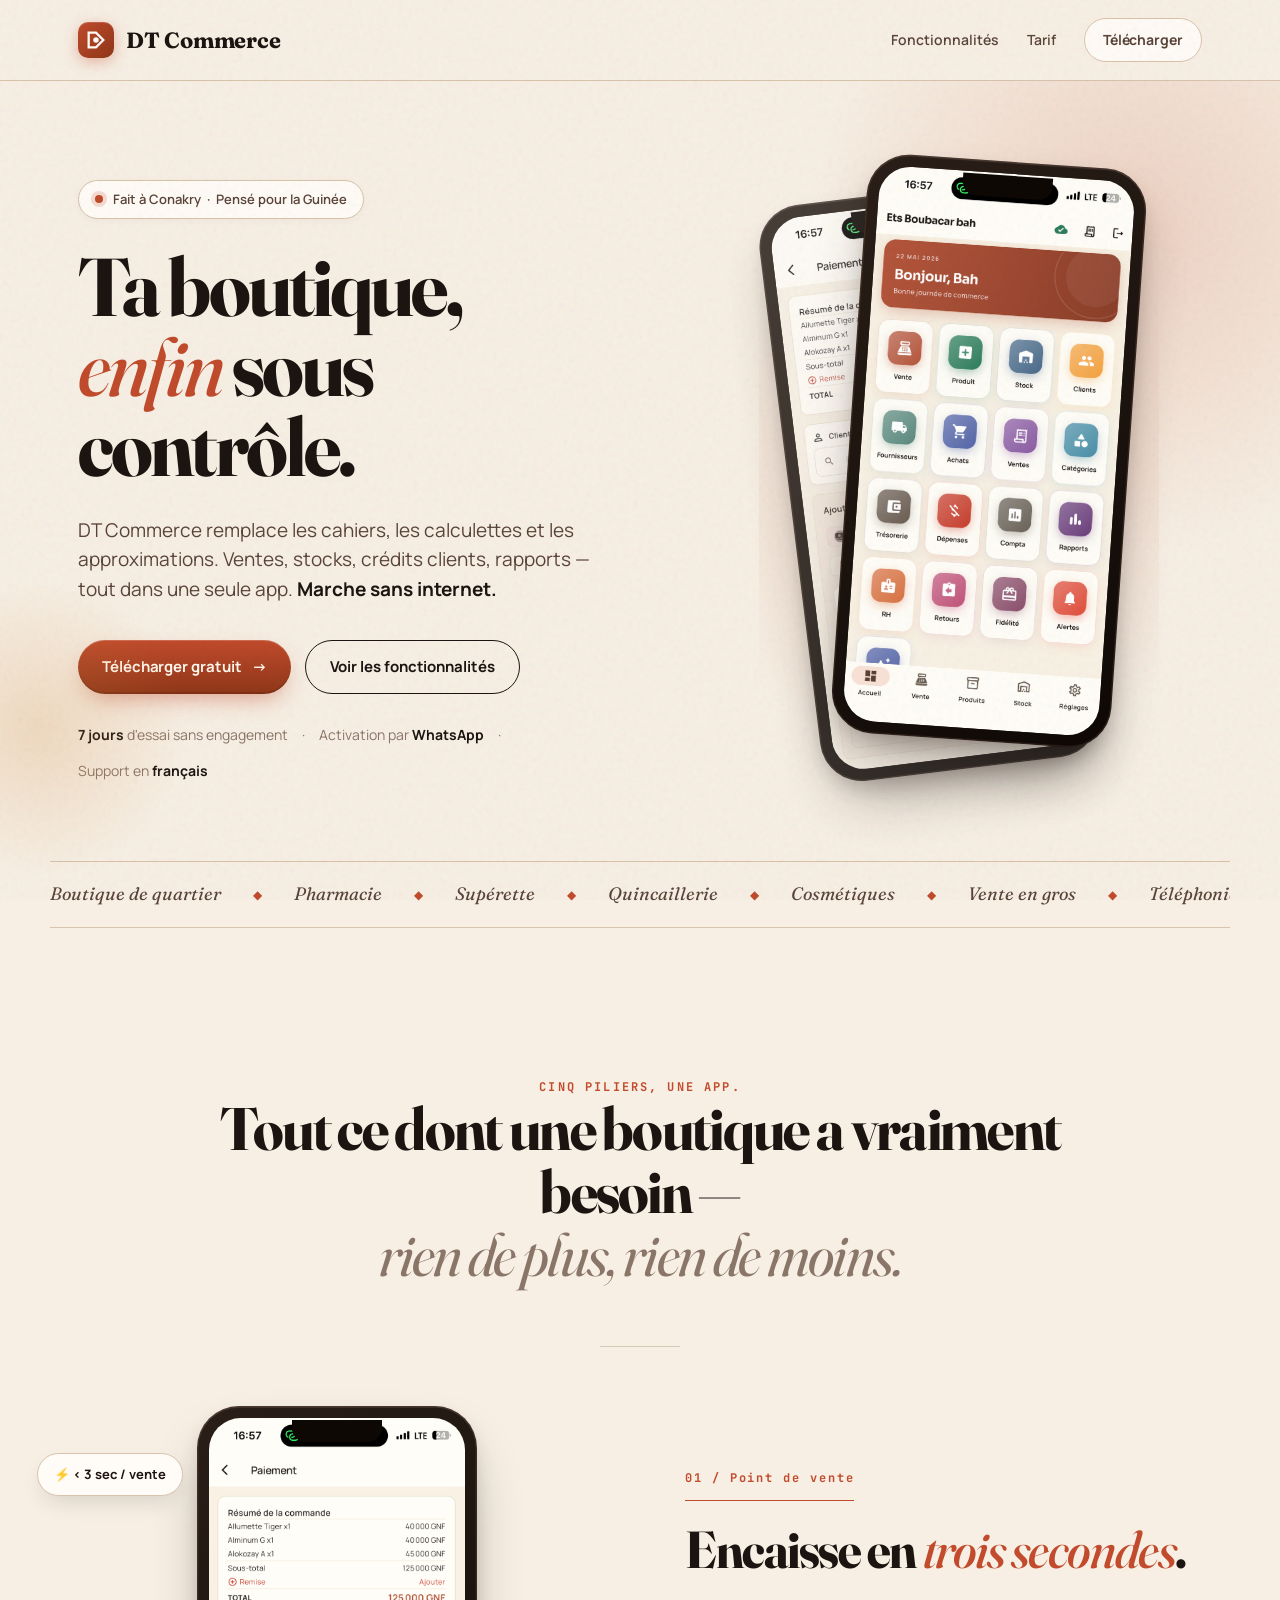
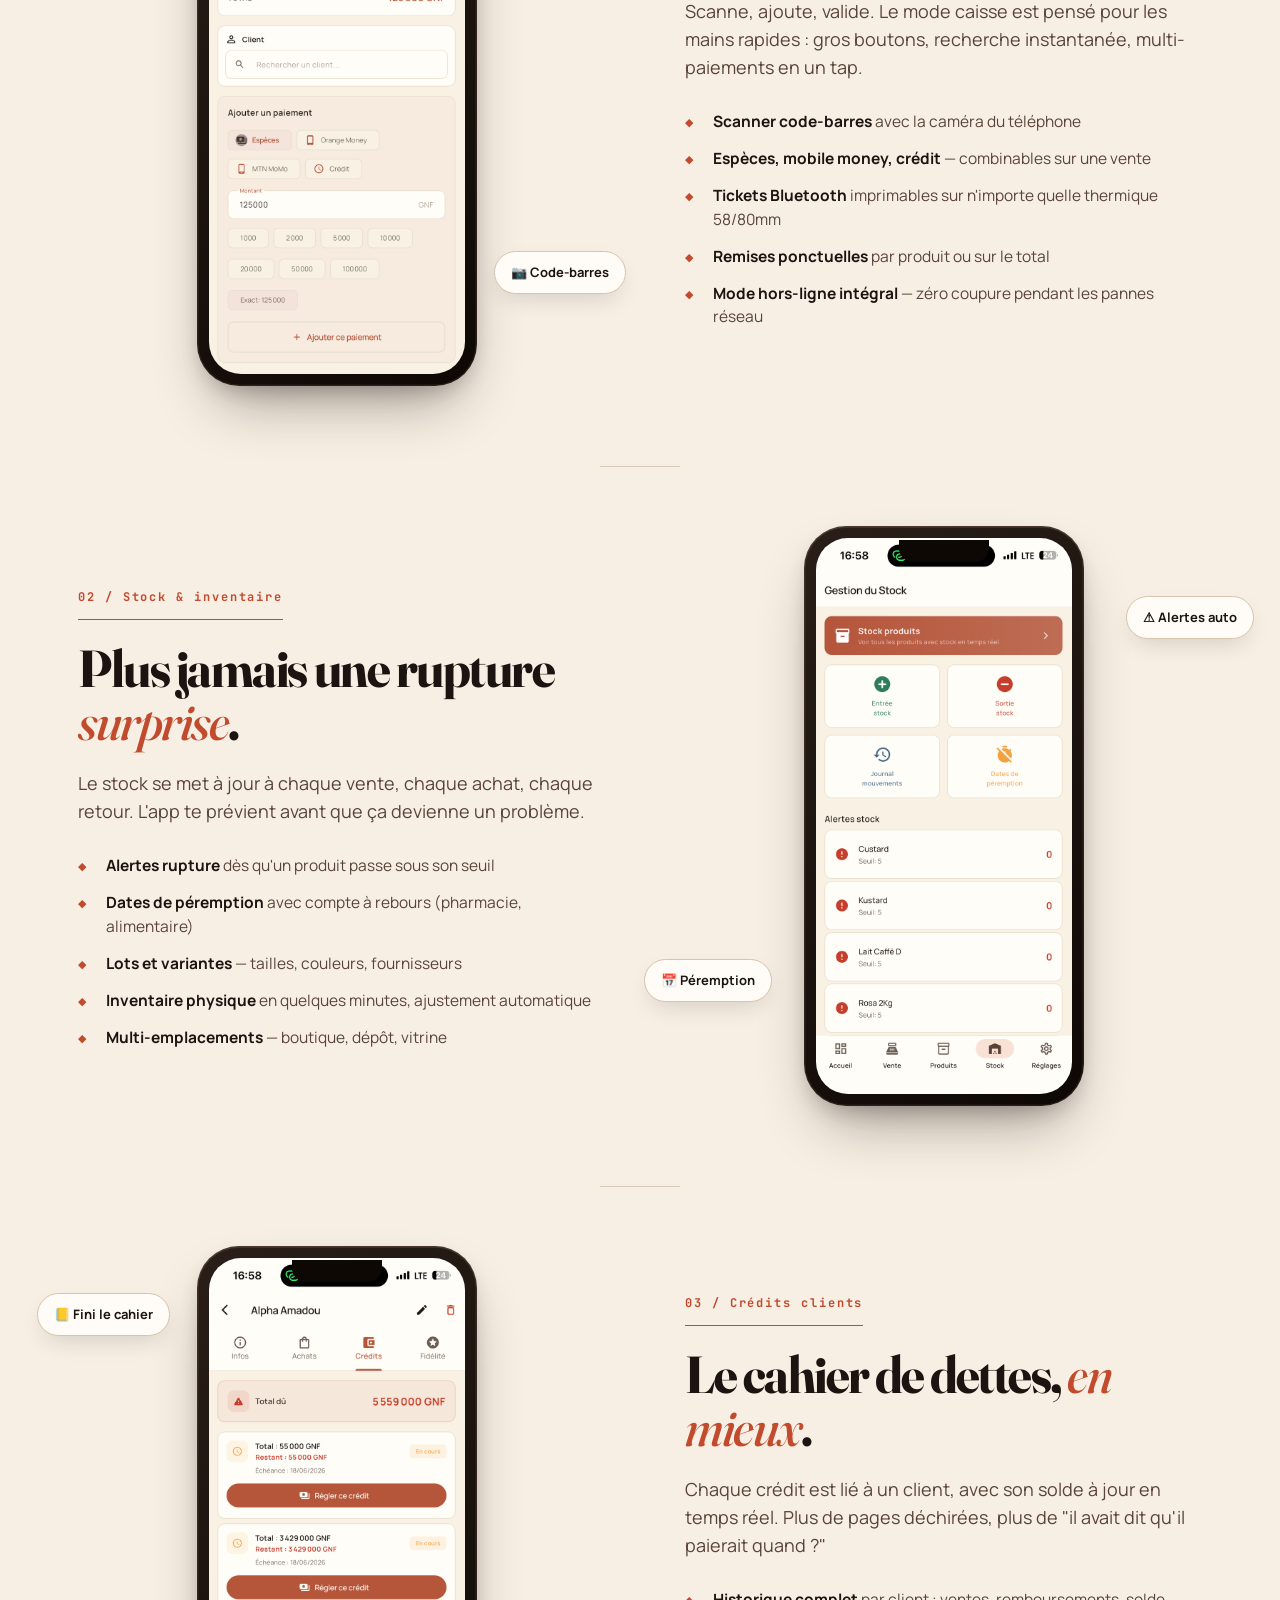
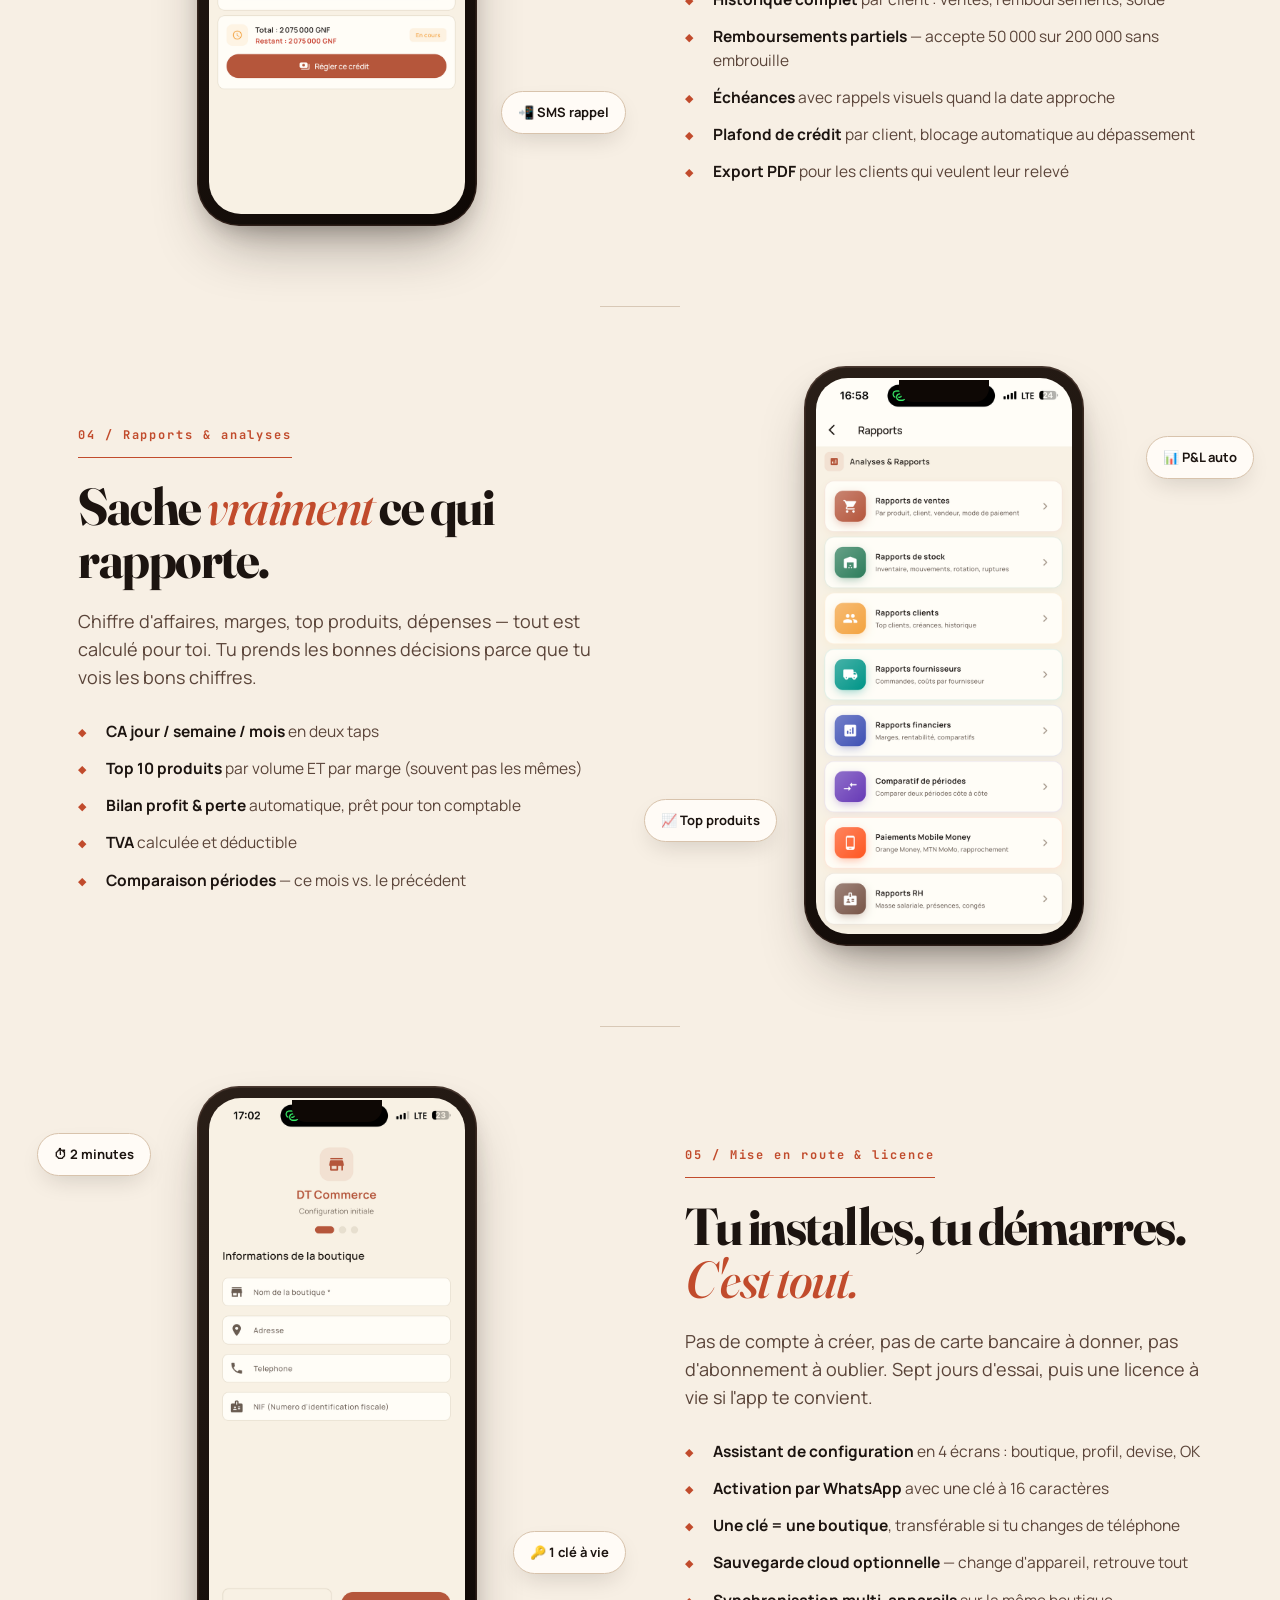
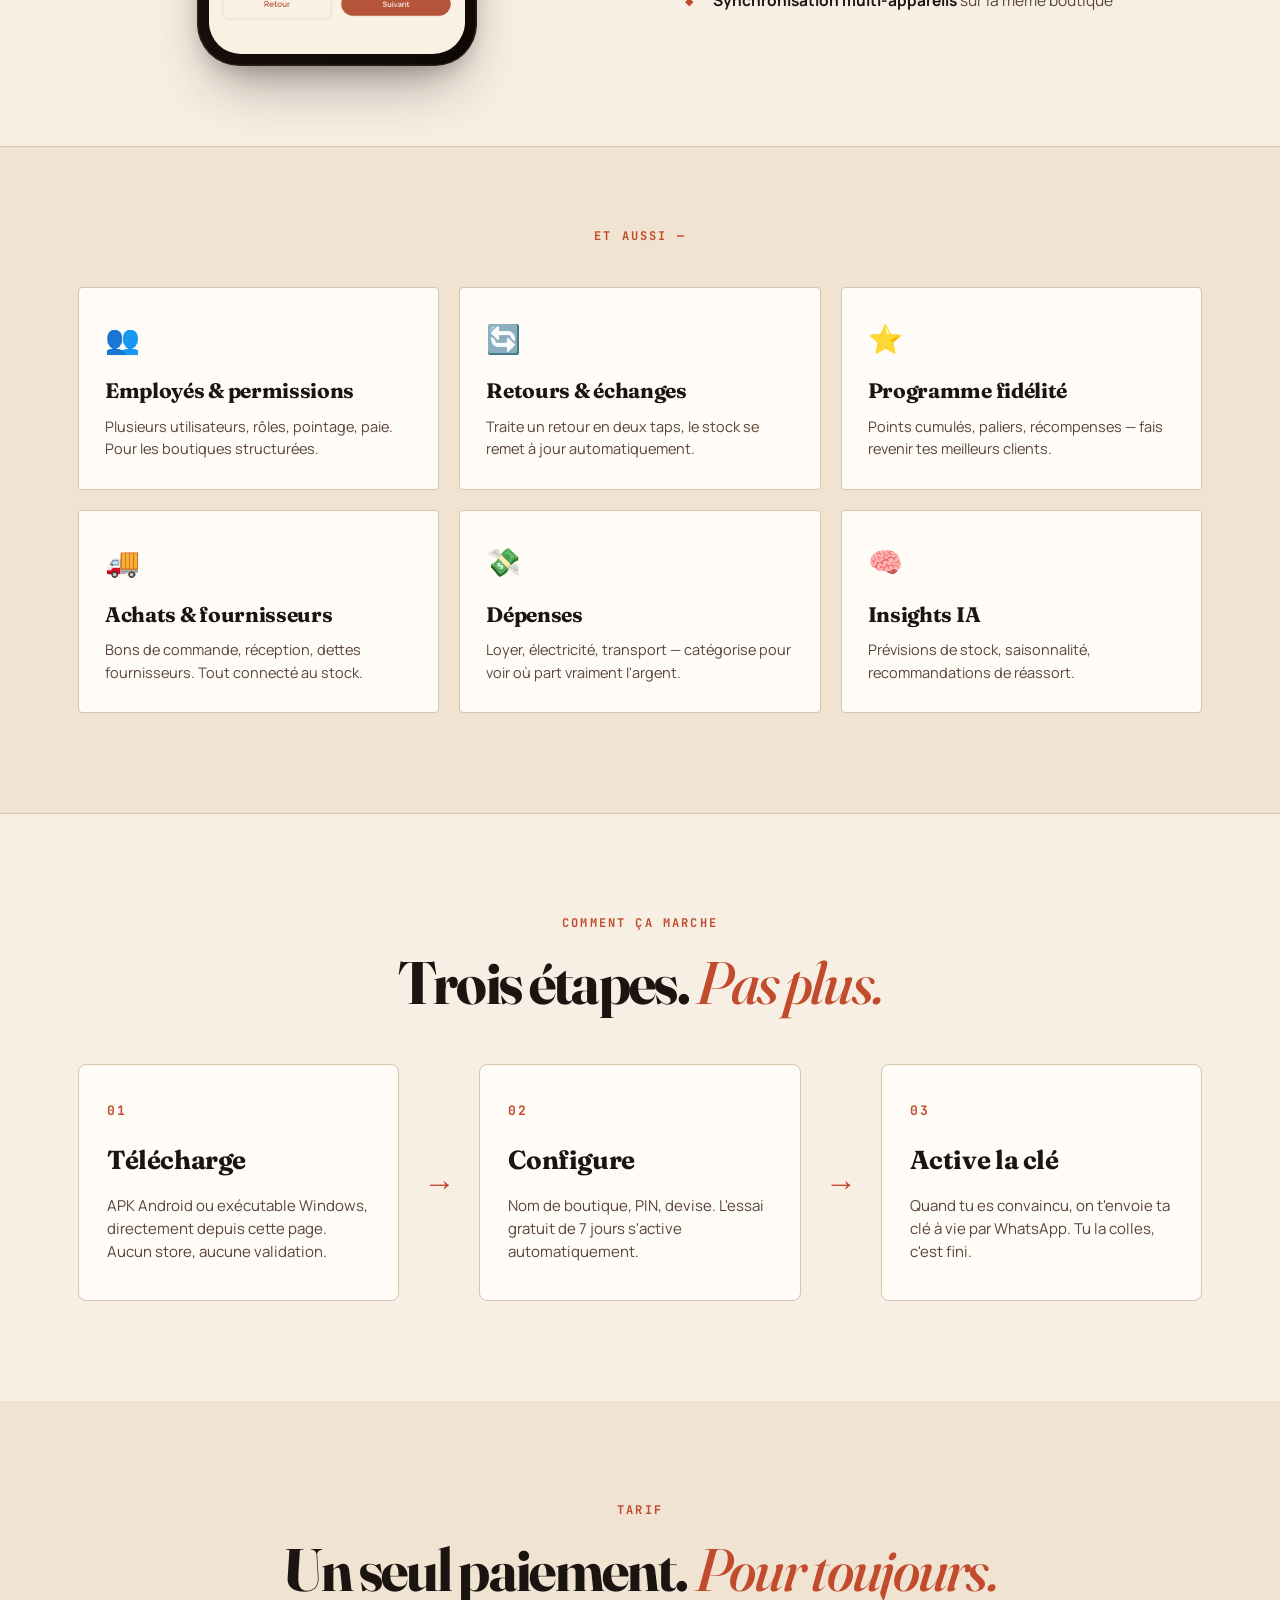
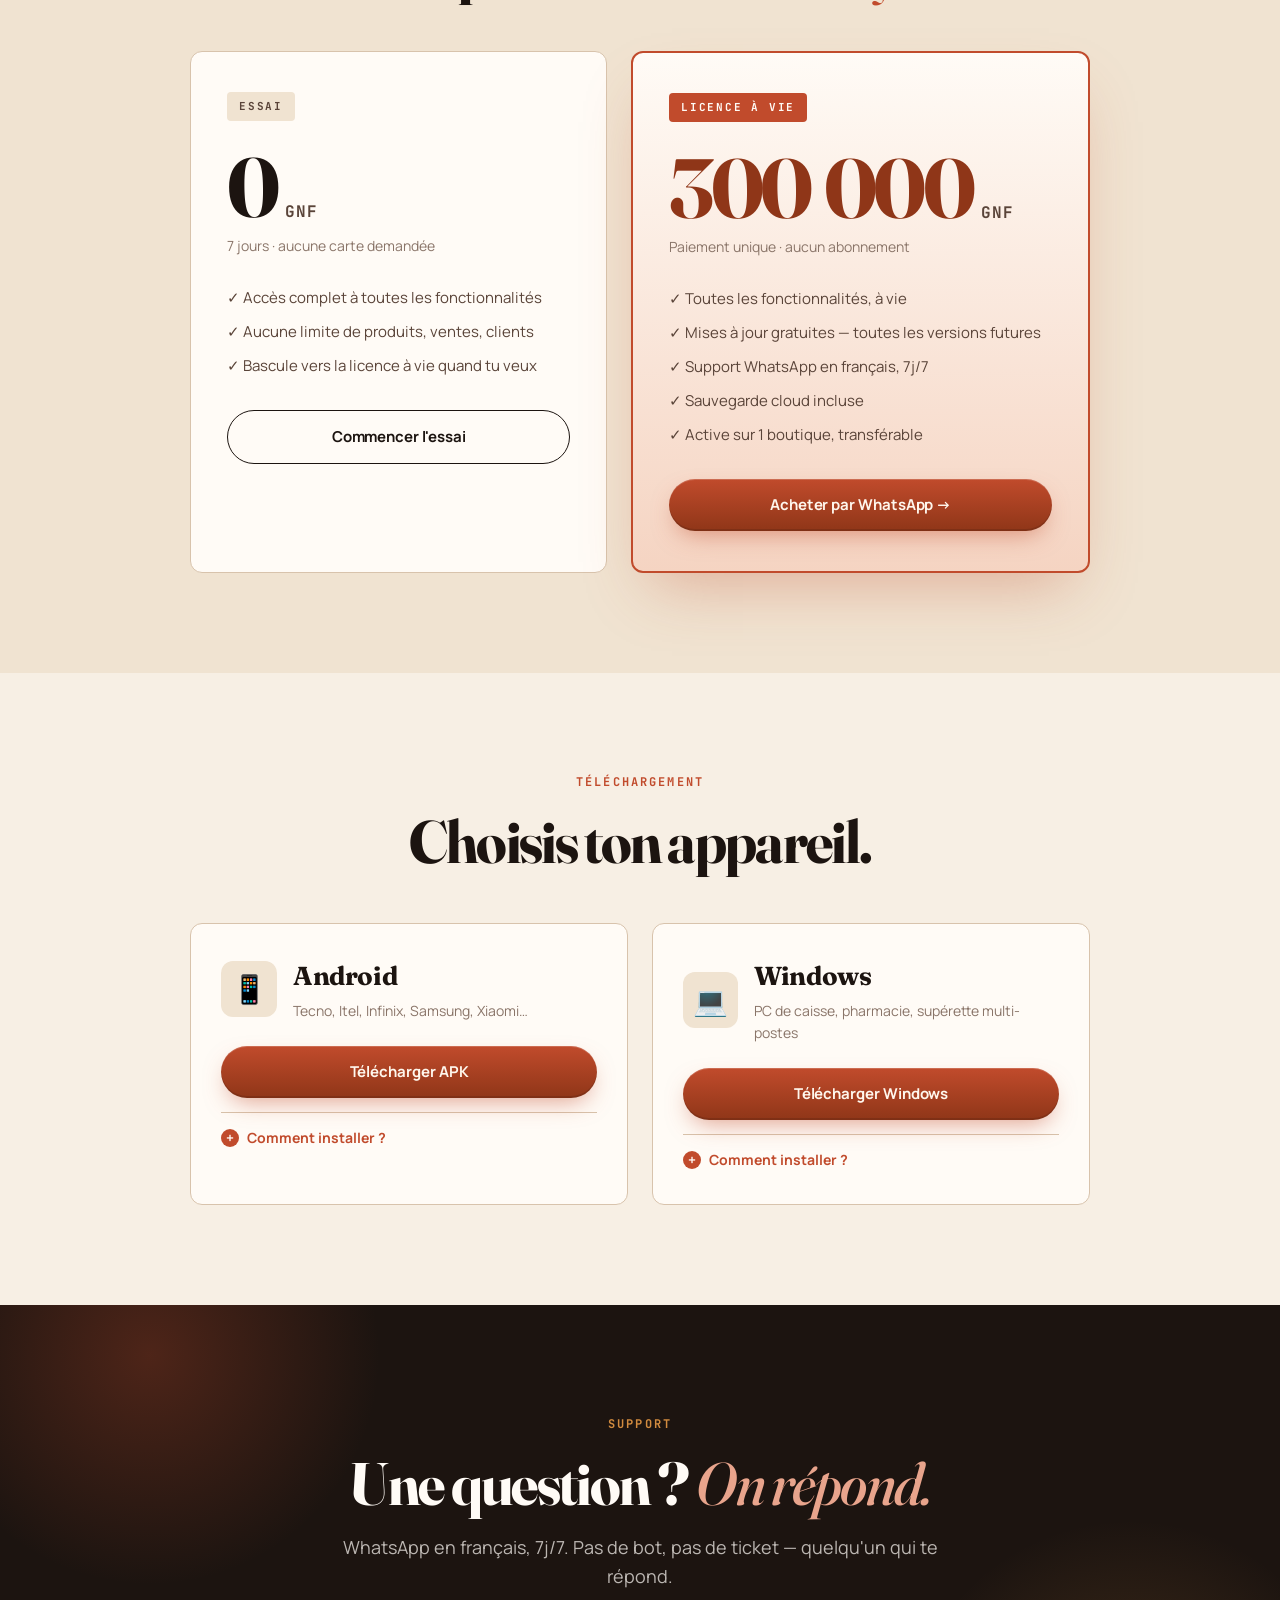
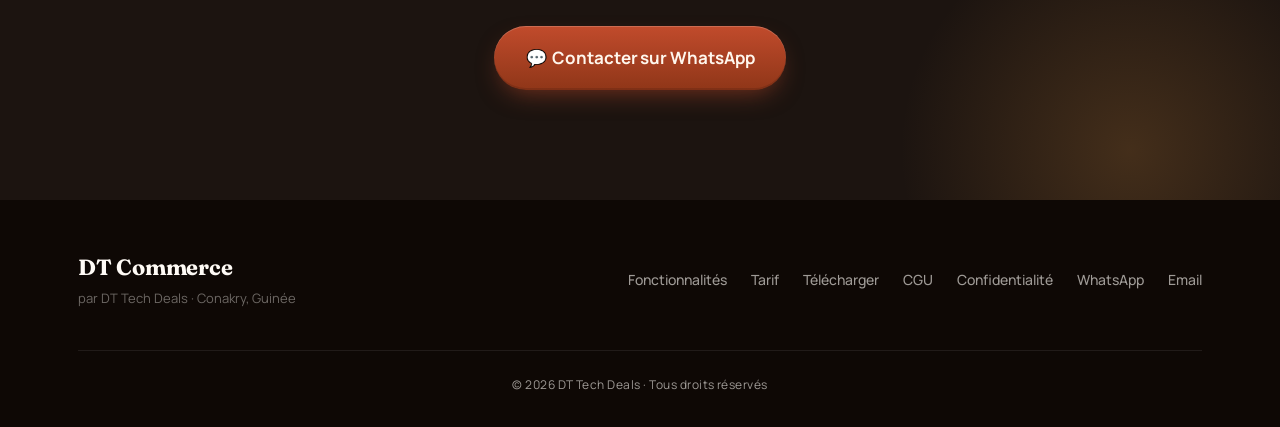
==== index.html @ 9e5e3502 "Landing: refonte Editorial Conakry — 5 feature sections détaillées + screenshots intégrés, Fraunces " ====
<!DOCTYPE html>
<html lang="fr">
<head>
  <meta charset="UTF-8">
  <meta name="viewport" content="width=device-width, initial-scale=1.0">
  <title>DT Commerce — La caisse pensée pour les boutiques de Conakry</title>
  <meta name="description" content="Caisse, stock, crédits, rapports. Marche sans internet. Pour boutiquiers, pharmacies et supérettes en Guinée. Essai 7 jours gratuit, licence 300 000 GNF à vie.">

  <!-- Open Graph -->
  <meta property="og:title" content="DT Commerce — Caisse complète pour ta boutique">
  <meta property="og:description" content="Stock, crédits, ventes, rapports. Marche sans internet. Pour Android + Windows.">
  <meta property="og:image" content="https://bah-dt.github.io/dtcommerce-landing/screenshots/og.png">
  <meta property="og:url" content="https://bah-dt.github.io/dtcommerce-landing/">
  <meta property="og:type" content="website">

  <!-- Meta Pixel -->
  <script>
    !function(f,b,e,v,n,t,s){if(f.fbq)return;n=f.fbq=function(){n.callMethod?
    n.callMethod.apply(n,arguments):n.queue.push(arguments)};if(!f._fbq)f._fbq=n;
    n.push=n;n.loaded=!0;n.version='2.0';n.queue=[];t=b.createElement(e);t.async=!0;
    t.src=v;s=b.getElementsByTagName(e)[0];s.parentNode.insertBefore(t,s)}(window,
    document,'script','https://connect.facebook.net/en_US/fbevents.js');
    fbq('init', '968218222582914');
    fbq('track', 'PageView');
  </script>
  <noscript><img height="1" width="1" style="display:none"
    src="https://www.facebook.com/tr?id=968218222582914&ev=PageView&noscript=1"/></noscript>

  <link rel="preconnect" href="https://fonts.googleapis.com">
  <link rel="preconnect" href="https://fonts.gstatic.com" crossorigin>
  <link href="https://fonts.googleapis.com/css2?family=Fraunces:opsz,wght@9..144,400;9..144,500;9..144,700;9..144,900&family=Manrope:wght@400;500;600;700&family=JetBrains+Mono:wght@500;700&display=swap" rel="stylesheet">

  <link rel="stylesheet" href="styles.css">
</head>
<body>

<!-- Decorative grain overlay -->
<div class="grain" aria-hidden="true"></div>

<header class="nav">
  <div class="container nav-inner">
    <a href="#" class="brand">
      <span class="brand-mark">
        <svg viewBox="0 0 24 24" width="22" height="22" fill="none">
          <path d="M4 4 L12 4 L20 12 L12 20 L4 20 Z" stroke="currentColor" stroke-width="2.5"/>
          <circle cx="12" cy="12" r="3" fill="currentColor"/>
        </svg>
      </span>
      <span class="brand-name">DT Commerce</span>
    </a>
    <nav class="nav-links">
      <a href="#fonctionnalites">Fonctionnalités</a>
      <a href="#tarif">Tarif</a>
      <a href="#download" class="btn btn-ghost">Télécharger</a>
    </nav>
  </div>
</header>

<!-- ============ HERO ============ -->
<section class="hero">
  <div class="container hero-inner">
    <div class="hero-copy">
      <span class="eyebrow">
        <span class="eyebrow-dot"></span>
        Fait à Conakry &nbsp;·&nbsp; Pensé pour la Guinée
      </span>
      <h1>
        Ta boutique,<br>
        <span class="display-italic">enfin</span> sous contrôle.
      </h1>
      <p class="lead">
        DT Commerce remplace les cahiers, les calculettes et les approximations.
        Ventes, stocks, crédits clients, rapports — tout dans une seule app.
        <strong>Marche sans internet.</strong>
      </p>
      <div class="cta-row">
        <a href="#download" class="btn btn-primary">
          Télécharger gratuit
          <span class="btn-arrow">→</span>
        </a>
        <a href="#fonctionnalites" class="btn btn-secondary">Voir les fonctionnalités</a>
      </div>
      <div class="trust">
        <span><b>7 jours</b> d'essai sans engagement</span>
        <span>·</span>
        <span>Activation par <b>WhatsApp</b></span>
        <span>·</span>
        <span>Support en <b>français</b></span>
      </div>
    </div>
    <div class="hero-mock">
      <div class="phone-stack">
        <div class="phone-frame phone-back">
          <img src="screenshots/pos.png" alt="Écran POS">
        </div>
        <div class="phone-frame phone-front">
          <img src="screenshots/dashboard.png" alt="Dashboard DT Commerce">
        </div>
        <div class="halo"></div>
      </div>
    </div>
  </div>
  <div class="container marquee-wrap">
    <div class="marquee">
      <span>Boutique de quartier</span><span class="dot">◆</span>
      <span>Pharmacie</span><span class="dot">◆</span>
      <span>Supérette</span><span class="dot">◆</span>
      <span>Quincaillerie</span><span class="dot">◆</span>
      <span>Cosmétiques</span><span class="dot">◆</span>
      <span>Vente en gros</span><span class="dot">◆</span>
      <span>Téléphonie</span><span class="dot">◆</span>
      <span>Mode &amp; textiles</span><span class="dot">◆</span>
    </div>
  </div>
</section>

<!-- ============ SECTION INTRO ============ -->
<section class="intro" id="fonctionnalites">
  <div class="container intro-inner">
    <p class="kicker">Cinq piliers, une app.</p>
    <h2 class="big-heading">
      Tout ce dont une boutique a vraiment besoin —<br>
      <span class="muted-italic">rien de plus, rien de moins.</span>
    </h2>
  </div>
</section>

<!-- ============ FEATURE 01 — POS ============ -->
<section class="feature feature-left">
  <div class="container feature-inner">
    <div class="feature-media">
      <div class="phone-frame">
        <img src="screenshots/pos.png" alt="Écran point de vente DT Commerce">
      </div>
      <div class="floating-tag tag-tl">⚡ &lt; 3 sec / vente</div>
      <div class="floating-tag tag-br">📷 Code-barres</div>
    </div>
    <div class="feature-text">
      <span class="chapter">01 / Point de vente</span>
      <h3 class="feature-title">Encaisse en <span class="display-italic">trois secondes</span>.</h3>
      <p class="feature-lead">
        Scanne, ajoute, valide. Le mode caisse est pensé pour les mains rapides :
        gros boutons, recherche instantanée, multi-paiements en un tap.
      </p>
      <ul class="bullets">
        <li><b>Scanner code-barres</b> avec la caméra du téléphone</li>
        <li><b>Espèces, mobile money, crédit</b> — combinables sur une vente</li>
        <li><b>Tickets Bluetooth</b> imprimables sur n'importe quelle thermique 58/80mm</li>
        <li><b>Remises ponctuelles</b> par produit ou sur le total</li>
        <li><b>Mode hors-ligne intégral</b> — zéro coupure pendant les pannes réseau</li>
      </ul>
    </div>
  </div>
</section>

<!-- ============ FEATURE 02 — STOCK ============ -->
<section class="feature feature-right">
  <div class="container feature-inner">
    <div class="feature-text">
      <span class="chapter">02 / Stock &amp; inventaire</span>
      <h3 class="feature-title">Plus jamais une rupture <span class="display-italic">surprise</span>.</h3>
      <p class="feature-lead">
        Le stock se met à jour à chaque vente, chaque achat, chaque retour.
        L'app te prévient avant que ça devienne un problème.
      </p>
      <ul class="bullets">
        <li><b>Alertes rupture</b> dès qu'un produit passe sous son seuil</li>
        <li><b>Dates de péremption</b> avec compte à rebours (pharmacie, alimentaire)</li>
        <li><b>Lots et variantes</b> — tailles, couleurs, fournisseurs</li>
        <li><b>Inventaire physique</b> en quelques minutes, ajustement automatique</li>
        <li><b>Multi-emplacements</b> — boutique, dépôt, vitrine</li>
      </ul>
    </div>
    <div class="feature-media">
      <div class="phone-frame">
        <img src="screenshots/stock.png" alt="Écran stock DT Commerce">
      </div>
      <div class="floating-tag tag-tr">⚠ Alertes auto</div>
      <div class="floating-tag tag-bl">📅 Péremption</div>
    </div>
  </div>
</section>

<!-- ============ FEATURE 03 — CRÉDITS ============ -->
<section class="feature feature-left">
  <div class="container feature-inner">
    <div class="feature-media">
      <div class="phone-frame">
        <img src="screenshots/credits.png" alt="Écran crédits clients DT Commerce">
      </div>
      <div class="floating-tag tag-tl">📒 Fini le cahier</div>
      <div class="floating-tag tag-br">📲 SMS rappel</div>
    </div>
    <div class="feature-text">
      <span class="chapter">03 / Crédits clients</span>
      <h3 class="feature-title">Le cahier de dettes, <span class="display-italic">en mieux</span>.</h3>
      <p class="feature-lead">
        Chaque crédit est lié à un client, avec son solde à jour en temps réel.
        Plus de pages déchirées, plus de "il avait dit qu'il paierait quand ?"
      </p>
      <ul class="bullets">
        <li><b>Historique complet</b> par client : ventes, remboursements, solde</li>
        <li><b>Remboursements partiels</b> — accepte 50 000 sur 200 000 sans embrouille</li>
        <li><b>Échéances</b> avec rappels visuels quand la date approche</li>
        <li><b>Plafond de crédit</b> par client, blocage automatique au dépassement</li>
        <li><b>Export PDF</b> pour les clients qui veulent leur relevé</li>
      </ul>
    </div>
  </div>
</section>

<!-- ============ FEATURE 04 — RAPPORTS ============ -->
<section class="feature feature-right">
  <div class="container feature-inner">
    <div class="feature-text">
      <span class="chapter">04 / Rapports &amp; analyses</span>
      <h3 class="feature-title">Sache <span class="display-italic">vraiment</span> ce qui rapporte.</h3>
      <p class="feature-lead">
        Chiffre d'affaires, marges, top produits, dépenses — tout est calculé pour toi.
        Tu prends les bonnes décisions parce que tu vois les bons chiffres.
      </p>
      <ul class="bullets">
        <li><b>CA jour / semaine / mois</b> en deux taps</li>
        <li><b>Top 10 produits</b> par volume ET par marge (souvent pas les mêmes)</li>
        <li><b>Bilan profit &amp; perte</b> automatique, prêt pour ton comptable</li>
        <li><b>TVA</b> calculée et déductible</li>
        <li><b>Comparaison périodes</b> — ce mois vs. le précédent</li>
      </ul>
    </div>
    <div class="feature-media">
      <div class="phone-frame">
        <img src="screenshots/rapports.png" alt="Écran rapports DT Commerce">
      </div>
      <div class="floating-tag tag-tr">📊 P&amp;L auto</div>
      <div class="floating-tag tag-bl">📈 Top produits</div>
    </div>
  </div>
</section>

<!-- ============ FEATURE 05 — SETUP & ACTIVATION ============ -->
<section class="feature feature-left">
  <div class="container feature-inner">
    <div class="feature-media">
      <div class="phone-frame">
        <img src="screenshots/setup.png" alt="Setup wizard DT Commerce">
      </div>
      <div class="floating-tag tag-tl">⏱ 2 minutes</div>
      <div class="floating-tag tag-br">🔑 1 clé à vie</div>
    </div>
    <div class="feature-text">
      <span class="chapter">05 / Mise en route &amp; licence</span>
      <h3 class="feature-title">Tu installes, tu démarres. <span class="display-italic">C'est tout.</span></h3>
      <p class="feature-lead">
        Pas de compte à créer, pas de carte bancaire à donner, pas d'abonnement à oublier.
        Sept jours d'essai, puis une licence à vie si l'app te convient.
      </p>
      <ul class="bullets">
        <li><b>Assistant de configuration</b> en 4 écrans : boutique, profil, devise, OK</li>
        <li><b>Activation par WhatsApp</b> avec une clé à 16 caractères</li>
        <li><b>Une clé = une boutique</b>, transférable si tu changes de téléphone</li>
        <li><b>Sauvegarde cloud optionnelle</b> — change d'appareil, retrouve tout</li>
        <li><b>Synchronisation multi-appareils</b> sur la même boutique</li>
      </ul>
    </div>
  </div>
</section>

<!-- ============ EXTRA FEATURES STRIP ============ -->
<section class="extras">
  <div class="container">
    <p class="kicker centered">Et aussi —</p>
    <div class="extras-grid">
      <div class="extra"><span class="extra-icon">👥</span><h4>Employés &amp; permissions</h4><p>Plusieurs utilisateurs, rôles, pointage, paie. Pour les boutiques structurées.</p></div>
      <div class="extra"><span class="extra-icon">🔄</span><h4>Retours &amp; échanges</h4><p>Traite un retour en deux taps, le stock se remet à jour automatiquement.</p></div>
      <div class="extra"><span class="extra-icon">⭐</span><h4>Programme fidélité</h4><p>Points cumulés, paliers, récompenses — fais revenir tes meilleurs clients.</p></div>
      <div class="extra"><span class="extra-icon">🚚</span><h4>Achats &amp; fournisseurs</h4><p>Bons de commande, réception, dettes fournisseurs. Tout connecté au stock.</p></div>
      <div class="extra"><span class="extra-icon">💸</span><h4>Dépenses</h4><p>Loyer, électricité, transport — catégorise pour voir où part vraiment l'argent.</p></div>
      <div class="extra"><span class="extra-icon">🧠</span><h4>Insights IA</h4><p>Prévisions de stock, saisonnalité, recommandations de réassort.</p></div>
    </div>
  </div>
</section>

<!-- ============ HOW IT WORKS ============ -->
<section class="how">
  <div class="container">
    <p class="kicker centered">Comment ça marche</p>
    <h2 class="big-heading centered">Trois étapes. <span class="display-italic">Pas plus.</span></h2>
    <div class="steps">
      <div class="step">
        <span class="step-num">01</span>
        <h4>Télécharge</h4>
        <p>APK Android ou exécutable Windows, directement depuis cette page. Aucun store, aucune validation.</p>
      </div>
      <div class="step-arrow">→</div>
      <div class="step">
        <span class="step-num">02</span>
        <h4>Configure</h4>
        <p>Nom de boutique, PIN, devise. L'essai gratuit de 7 jours s'active automatiquement.</p>
      </div>
      <div class="step-arrow">→</div>
      <div class="step">
        <span class="step-num">03</span>
        <h4>Active la clé</h4>
        <p>Quand tu es convaincu, on t'envoie ta clé à vie par WhatsApp. Tu la colles, c'est fini.</p>
      </div>
    </div>
  </div>
</section>

<!-- ============ PRICING ============ -->
<section id="tarif" class="pricing">
  <div class="container">
    <p class="kicker centered">Tarif</p>
    <h2 class="big-heading centered">Un seul paiement. <span class="display-italic">Pour toujours.</span></h2>
    <div class="price-grid">
      <div class="price-card price-trial-card">
        <span class="price-tag">Essai</span>
        <div class="price-headline">
          <span class="price-big">0</span>
          <span class="price-unit">GNF</span>
        </div>
        <p class="price-sub">7 jours · aucune carte demandée</p>
        <ul class="price-list">
          <li>✓ Accès complet à toutes les fonctionnalités</li>
          <li>✓ Aucune limite de produits, ventes, clients</li>
          <li>✓ Bascule vers la licence à vie quand tu veux</li>
        </ul>
        <a href="#download" class="btn btn-secondary btn-block">Commencer l'essai</a>
      </div>
      <div class="price-card price-lifetime">
        <span class="price-tag price-tag-hot">Licence à vie</span>
        <div class="price-headline">
          <span class="price-big">300<span class="thin">&thinsp;</span>000</span>
          <span class="price-unit">GNF</span>
        </div>
        <p class="price-sub">Paiement unique · aucun abonnement</p>
        <ul class="price-list">
          <li>✓ Toutes les fonctionnalités, à vie</li>
          <li>✓ Mises à jour gratuites — toutes les versions futures</li>
          <li>✓ Support WhatsApp en français, 7j/7</li>
          <li>✓ Sauvegarde cloud incluse</li>
          <li>✓ Active sur 1 boutique, transférable</li>
        </ul>
        <a href="https://wa.me/224625437636?text=Bonjour%2C%20je%20souhaite%20acheter%20une%20cl%C3%A9%20DT%20Commerce%20pour%20ma%20boutique." class="btn btn-primary btn-block" onclick="fbq && fbq('track','Lead',{content_name:'whatsapp-purchase'});">
          Acheter par WhatsApp →
        </a>
      </div>
    </div>
  </div>
</section>

<!-- ============ DOWNLOAD ============ -->
<section id="download" class="download">
  <div class="container">
    <p class="kicker centered">Téléchargement</p>
    <h2 class="big-heading centered">Choisis ton appareil.</h2>
    <div class="dl-grid">
      <div class="dl-card">
        <div class="dl-platform">
          <span class="dl-icon">📱</span>
          <div>
            <h3>Android</h3>
            <p>Tecno, Itel, Infinix, Samsung, Xiaomi…</p>
          </div>
        </div>
        <a href="https://github.com/Bah-dt/dtcommerce-landing/releases/latest/download/dt-commerce.apk" class="btn btn-primary btn-block" onclick="fbq && fbq('track','Download',{content_name:'android-apk'});">Télécharger APK</a>
        <details class="how-install">
          <summary>Comment installer ?</summary>
          <ol>
            <li>Télécharge le fichier APK</li>
            <li>Ouvre-le depuis ton téléphone</li>
            <li>Autorise « Sources inconnues » si demandé</li>
            <li>Installe et lance l'app</li>
          </ol>
        </details>
      </div>
      <div class="dl-card">
        <div class="dl-platform">
          <span class="dl-icon">💻</span>
          <div>
            <h3>Windows</h3>
            <p>PC de caisse, pharmacie, supérette multi-postes</p>
          </div>
        </div>
        <a href="https://github.com/Bah-dt/dtcommerce-landing/releases/latest/download/dt-commerce-windows-portable.zip" class="btn btn-primary btn-block" onclick="fbq && fbq('track','Download',{content_name:'windows-zip'});">Télécharger Windows</a>
        <details class="how-install">
          <summary>Comment installer ?</summary>
          <ol>
            <li>Télécharge le fichier ZIP</li>
            <li>Extrais dans un dossier (ex&nbsp;: <code>C:\DT Commerce</code>)</li>
            <li>Double-clique <code>dt_commerce.exe</code></li>
            <li>Si SmartScreen : « Informations complémentaires » → « Exécuter quand même »</li>
          </ol>
        </details>
      </div>
    </div>
  </div>
</section>

<!-- ============ SUPPORT ============ -->
<section class="support">
  <div class="container support-inner">
    <p class="kicker centered">Support</p>
    <h2 class="big-heading">Une question ? <span class="display-italic">On répond.</span></h2>
    <p class="support-lead">WhatsApp en français, 7j/7. Pas de bot, pas de ticket — quelqu'un qui te répond.</p>
    <a href="https://wa.me/224625437636?text=Bonjour%2C%20j%27ai%20besoin%20d%27aide%20avec%20DT%20Commerce." class="btn btn-primary btn-large">
      💬 &nbsp;Contacter sur WhatsApp
    </a>
  </div>
</section>

<!-- ============ FOOTER ============ -->
<footer class="footer">
  <div class="container footer-inner">
    <div class="footer-brand">
      <strong>DT Commerce</strong>
      <span>par DT Tech Deals · Conakry, Guinée</span>
    </div>
    <nav class="footer-links">
      <a href="#fonctionnalites">Fonctionnalités</a>
      <a href="#tarif">Tarif</a>
      <a href="#download">Télécharger</a>
      <a href="legal/cgu.html">CGU</a>
      <a href="legal/confidentialite.html">Confidentialité</a>
      <a href="https://wa.me/224625437636">WhatsApp</a>
      <a href="mailto:dttech.guinee@gmail.com">Email</a>
    </nav>
    <div class="footer-copy">© 2026 DT Tech Deals · Tous droits réservés</div>
  </div>
</footer>

</body>
</html>
---- styles.css ----
/* DT Commerce — Landing "Éditorial Conakry"
   Direction : magazine-style spread, terracotta earth + cream
   Display: Fraunces (warm characterful serif)
   Body: Manrope
   Accents: JetBrains Mono pour les chiffres / chapitres */

:root {
  --primary: #c14b2c;
  --primary-dark: #8f3618;
  --primary-deep: #5e2410;
  --terracotta-soft: #e8a48c;
  --terracotta-pale: #f5d4c2;
  --ochre: #d18b3f;
  --bg: #f7efe4;
  --bg-warm: #f0e3d1;
  --bg-card: #fffbf6;
  --bg-dark: #1c1410;
  --ink: #1c1410;
  --ink-soft: #5a4439;
  --ink-mute: #8a7569;
  --line: #d8c3ac;
  --line-strong: #a98c70;
  --success: #4a7c3f;
}

* { box-sizing: border-box; margin: 0; padding: 0; }
html { scroll-behavior: smooth; }

body {
  font-family: 'Manrope', -apple-system, BlinkMacSystemFont, sans-serif;
  background: var(--bg);
  color: var(--ink);
  line-height: 1.6;
  -webkit-font-smoothing: antialiased;
  text-rendering: optimizeLegibility;
  overflow-x: hidden;
}

/* === Grain overlay === */
.grain {
  position: fixed;
  inset: 0;
  pointer-events: none;
  z-index: 100;
  opacity: 0.07;
  mix-blend-mode: multiply;
  background-image: url("data:image/svg+xml,%3Csvg viewBox='0 0 200 200' xmlns='http://www.w3.org/2000/svg'%3E%3Cfilter id='n'%3E%3CfeTurbulence type='fractalNoise' baseFrequency='0.9' numOctaves='3' stitchTiles='stitch'/%3E%3C/filter%3E%3Crect width='100%25' height='100%25' filter='url(%23n)'/%3E%3C/svg%3E");
}

.container { max-width: 1180px; margin: 0 auto; padding: 0 28px; }
a { color: inherit; text-decoration: none; }
img { max-width: 100%; height: auto; display: block; }

/* === Display utilities === */
.display-italic {
  font-family: 'Fraunces', serif;
  font-style: italic;
  font-weight: 500;
  font-variation-settings: "opsz" 144;
  color: var(--primary);
  font-feature-settings: "ss01";
}

.muted-italic {
  font-family: 'Fraunces', serif;
  font-style: italic;
  font-weight: 400;
  color: var(--ink-mute);
}

.kicker {
  font-family: 'JetBrains Mono', monospace;
  font-size: 12px;
  font-weight: 700;
  text-transform: uppercase;
  letter-spacing: 0.18em;
  color: var(--primary);
}

.kicker.centered { text-align: center; display: block; margin-bottom: 18px; }

/* === Nav === */
.nav {
  position: sticky; top: 0; z-index: 50;
  background: rgba(247, 239, 228, 0.85);
  backdrop-filter: blur(14px);
  -webkit-backdrop-filter: blur(14px);
  border-bottom: 1px solid var(--line);
}

.nav-inner {
  display: flex;
  justify-content: space-between;
  align-items: center;
  padding: 18px 28px;
}

.brand {
  display: flex; align-items: center; gap: 12px;
  font-family: 'Fraunces', serif;
  font-weight: 700;
  font-size: 22px;
  letter-spacing: -0.01em;
  color: var(--ink);
}

.brand-mark {
  width: 36px; height: 36px;
  display: grid; place-items: center;
  background: linear-gradient(135deg, var(--primary), var(--primary-dark));
  color: var(--bg-card);
  border-radius: 10px;
  box-shadow: 0 4px 14px rgba(193,75,44,0.35), inset 0 1px 0 rgba(255,255,255,0.15);
}

.nav-links {
  display: flex; align-items: center; gap: 28px;
  font-size: 14px; font-weight: 600;
}

.nav-links a { color: var(--ink-soft); transition: color .15s; }
.nav-links a:hover { color: var(--primary); }

/* === Buttons === */
.btn {
  display: inline-flex; align-items: center; justify-content: center;
  gap: 10px;
  padding: 14px 24px;
  border-radius: 999px;
  font-family: 'Manrope', sans-serif;
  font-weight: 700;
  font-size: 15px;
  cursor: pointer;
  border: none;
  transition: transform .2s cubic-bezier(.2,.7,.2,1), box-shadow .2s, background .2s;
  text-align: center;
  letter-spacing: -0.005em;
}

.btn-primary {
  background: linear-gradient(180deg, var(--primary), var(--primary-dark));
  color: #fff7ed;
  box-shadow:
    0 10px 24px -8px rgba(193,75,44,0.55),
    inset 0 1px 0 rgba(255,255,255,0.18),
    inset 0 -2px 0 rgba(0,0,0,0.12);
}
.btn-primary:hover { transform: translateY(-2px); box-shadow: 0 16px 36px -10px rgba(193,75,44,0.6), inset 0 1px 0 rgba(255,255,255,0.18); }
.btn-arrow { display: inline-block; transition: transform .25s; }
.btn-primary:hover .btn-arrow { transform: translateX(4px); }

.btn-secondary {
  background: transparent;
  color: var(--ink);
  border: 1.5px solid var(--ink);
}
.btn-secondary:hover { background: var(--ink); color: var(--bg-card); }

.btn-ghost {
  background: var(--bg-card);
  color: var(--ink);
  padding: 10px 18px;
  font-size: 14px;
  border: 1px solid var(--line);
}
.btn-ghost:hover { border-color: var(--primary); color: var(--primary); }

.btn-large { padding: 18px 32px; font-size: 17px; }
.btn-block { width: 100%; }

/* === HERO === */
.hero {
  position: relative;
  padding: 80px 0 40px;
  overflow: hidden;
}
.hero::before {
  content: "";
  position: absolute;
  top: -200px; right: -200px;
  width: 700px; height: 700px;
  background: radial-gradient(circle, rgba(193,75,44,0.18), transparent 65%);
  pointer-events: none;
}
.hero::after {
  content: "";
  position: absolute;
  bottom: 80px; left: -120px;
  width: 320px; height: 320px;
  background: radial-gradient(circle, rgba(209,139,63,0.22), transparent 65%);
  pointer-events: none;
}

.hero-inner {
  display: grid;
  grid-template-columns: 1.15fr 1fr;
  gap: 80px;
  align-items: center;
  position: relative;
}

.eyebrow {
  display: inline-flex; align-items: center; gap: 10px;
  padding: 8px 16px;
  background: var(--bg-card);
  border: 1px solid var(--line);
  border-radius: 999px;
  font-size: 13px; font-weight: 600;
  color: var(--ink-soft);
  margin-bottom: 28px;
  box-shadow: 0 2px 8px rgba(0,0,0,0.03);
}
.eyebrow-dot {
  width: 8px; height: 8px; border-radius: 50%;
  background: var(--primary);
  box-shadow: 0 0 0 4px rgba(193,75,44,0.18);
  animation: pulse 2.4s infinite;
}
@keyframes pulse {
  0%,100% { box-shadow: 0 0 0 4px rgba(193,75,44,0.18); }
  50% { box-shadow: 0 0 0 8px rgba(193,75,44,0.06); }
}

.hero-copy h1 {
  font-family: 'Fraunces', serif;
  font-variation-settings: "opsz" 144;
  font-weight: 700;
  font-size: clamp(44px, 6.4vw, 88px);
  line-height: 0.98;
  letter-spacing: -0.035em;
  margin-bottom: 28px;
  color: var(--ink);
}

.lead {
  font-size: 19px;
  color: var(--ink-soft);
  max-width: 540px;
  margin-bottom: 36px;
  line-height: 1.55;
}
.lead strong { color: var(--ink); font-weight: 700; }

.cta-row {
  display: flex; gap: 14px; flex-wrap: wrap;
  margin-bottom: 30px;
}

.trust {
  display: flex; gap: 14px; flex-wrap: wrap; align-items: center;
  font-size: 14px; color: var(--ink-mute);
}
.trust b { color: var(--ink); font-weight: 700; }

/* Hero phone stack */
.hero-mock {
  display: flex; justify-content: center;
  position: relative;
}
.phone-stack {
  position: relative;
  width: 320px; height: 640px;
}
.phone-stack .phone-frame {
  position: absolute;
  width: 280px; height: 580px;
}
.phone-stack .phone-back {
  top: 30px; left: -10px;
  transform: rotate(-7deg);
  opacity: 0.85;
  filter: saturate(0.85);
}
.phone-stack .phone-front {
  top: 0; right: -10px;
  transform: rotate(4deg);
  z-index: 2;
}
.halo {
  position: absolute;
  inset: -40px;
  background: radial-gradient(circle, rgba(193,75,44,0.16), transparent 70%);
  z-index: -1;
}

/* Phone frame (reusable) */
.phone-frame {
  width: 280px; height: 580px;
  background: linear-gradient(145deg, #2a1f18, #0e0805);
  border-radius: 42px;
  padding: 12px;
  position: relative;
  box-shadow:
    0 30px 60px -20px rgba(28,20,16,0.45),
    0 10px 24px -10px rgba(28,20,16,0.3),
    inset 0 0 0 1.5px rgba(232,164,140,0.12),
    inset 0 2px 0 rgba(255,255,255,0.05);
}
.phone-frame::before {
  content: "";
  position: absolute;
  top: 14px; left: 50%;
  transform: translateX(-50%);
  width: 90px; height: 22px;
  background: #0e0805;
  border-radius: 0 0 14px 14px;
  z-index: 3;
}
.phone-frame img {
  width: 100%; height: 100%;
  object-fit: cover;
  border-radius: 32px;
}

/* Floating tags around phones */
.floating-tag {
  position: absolute;
  padding: 10px 16px;
  background: var(--bg-card);
  border: 1px solid var(--line);
  border-radius: 999px;
  font-size: 13px;
  font-weight: 700;
  color: var(--ink);
  box-shadow: 0 10px 24px -8px rgba(28,20,16,0.18);
  white-space: nowrap;
  z-index: 4;
  animation: floaty 4s ease-in-out infinite;
}
.floating-tag.tag-tl { top: 8%; left: -8%; }
.floating-tag.tag-tr { top: 12%; right: -10%; animation-delay: -1.2s; }
.floating-tag.tag-br { bottom: 16%; right: -6%; animation-delay: -2s; }
.floating-tag.tag-bl { bottom: 18%; left: -8%; animation-delay: -.8s; }
@keyframes floaty {
  0%,100% { transform: translateY(0); }
  50% { transform: translateY(-8px); }
}

/* Marquee */
.marquee-wrap {
  margin-top: 60px;
  border-top: 1px solid var(--line);
  border-bottom: 1px solid var(--line);
  padding: 18px 0;
  overflow: hidden;
}
.marquee {
  display: flex;
  gap: 32px;
  align-items: center;
  font-family: 'Fraunces', serif;
  font-style: italic;
  font-size: 18px;
  color: var(--ink-soft);
  white-space: nowrap;
  animation: scroll 28s linear infinite;
}
.marquee .dot { color: var(--primary); font-style: normal; font-size: 12px; }
@keyframes scroll {
  from { transform: translateX(0); }
  to { transform: translateX(-50%); }
}

/* === INTRO / Section heading === */
.intro {
  padding: 110px 0 60px;
  text-align: center;
}
.intro-inner { max-width: 900px; margin: 0 auto; }

.big-heading {
  font-family: 'Fraunces', serif;
  font-variation-settings: "opsz" 144;
  font-weight: 700;
  font-size: clamp(34px, 5vw, 60px);
  line-height: 1.05;
  letter-spacing: -0.028em;
  color: var(--ink);
}
.big-heading.centered { text-align: center; }

/* === FEATURE SECTIONS === */
.feature {
  padding: 60px 0 80px;
  position: relative;
}
.feature::before {
  content: "";
  position: absolute;
  top: 0; left: 50%;
  transform: translateX(-50%);
  width: 80px; height: 1px;
  background: var(--line-strong);
  opacity: 0.4;
}

.feature-inner {
  display: grid;
  grid-template-columns: 1fr 1fr;
  gap: 90px;
  align-items: center;
}

.feature-right .feature-text { order: 1; }
.feature-right .feature-media { order: 2; }

.feature-media {
  display: flex;
  justify-content: center;
  position: relative;
}

.chapter {
  display: inline-block;
  font-family: 'JetBrains Mono', monospace;
  font-size: 12px;
  font-weight: 700;
  letter-spacing: 0.16em;
  color: var(--primary);
  margin-bottom: 22px;
  padding-bottom: 12px;
  border-bottom: 1.5px solid var(--primary);
}

.feature-title {
  font-family: 'Fraunces', serif;
  font-variation-settings: "opsz" 144;
  font-weight: 700;
  font-size: clamp(32px, 4.2vw, 52px);
  line-height: 1.02;
  letter-spacing: -0.028em;
  color: var(--ink);
  margin-bottom: 22px;
}

.feature-lead {
  font-size: 18px;
  color: var(--ink-soft);
  margin-bottom: 28px;
  line-height: 1.55;
}

.bullets {
  list-style: none;
  display: flex; flex-direction: column;
  gap: 14px;
}
.bullets li {
  position: relative;
  padding-left: 28px;
  font-size: 15.5px;
  color: var(--ink-soft);
  line-height: 1.5;
}
.bullets li::before {
  content: "◆";
  position: absolute;
  left: 0; top: 4px;
  color: var(--primary);
  font-size: 11px;
}
.bullets b { color: var(--ink); font-weight: 700; }

/* === EXTRAS GRID === */
.extras {
  padding: 80px 0 100px;
  background: var(--bg-warm);
  border-top: 1px solid var(--line);
  border-bottom: 1px solid var(--line);
  text-align: center;
}
.extras-grid {
  display: grid;
  grid-template-columns: repeat(auto-fit, minmax(280px, 1fr));
  gap: 20px;
  text-align: left;
  margin-top: 40px;
}
.extra {
  background: var(--bg-card);
  padding: 28px 26px;
  border-radius: 4px;
  border: 1px solid var(--line);
  position: relative;
  transition: transform .25s, box-shadow .25s;
}
.extra:hover {
  transform: translateY(-3px);
  box-shadow: 0 16px 32px -16px rgba(28,20,16,0.18);
  border-color: var(--primary);
}
.extra-icon {
  display: inline-block;
  font-size: 28px;
  margin-bottom: 14px;
}
.extra h4 {
  font-family: 'Fraunces', serif;
  font-weight: 700;
  font-size: 21px;
  letter-spacing: -0.015em;
  margin-bottom: 8px;
  color: var(--ink);
}
.extra p { color: var(--ink-soft); font-size: 14.5px; line-height: 1.55; }

/* === HOW IT WORKS === */
.how {
  padding: 100px 0;
  text-align: center;
}
.steps {
  display: grid;
  grid-template-columns: 1fr auto 1fr auto 1fr;
  gap: 24px;
  align-items: stretch;
  margin-top: 50px;
}
.step {
  background: var(--bg-card);
  border: 1px solid var(--line);
  border-radius: 8px;
  padding: 36px 28px;
  text-align: left;
  position: relative;
  transition: transform .25s, box-shadow .25s;
}
.step:hover {
  transform: translateY(-4px);
  box-shadow: 0 18px 36px -16px rgba(28,20,16,0.22);
}
.step-num {
  font-family: 'JetBrains Mono', monospace;
  font-weight: 700;
  font-size: 13px;
  letter-spacing: 0.15em;
  color: var(--primary);
  display: block;
  margin-bottom: 18px;
}
.step h4 {
  font-family: 'Fraunces', serif;
  font-weight: 700;
  font-size: 26px;
  letter-spacing: -0.015em;
  margin-bottom: 12px;
}
.step p { color: var(--ink-soft); font-size: 15px; line-height: 1.55; }
.step-arrow {
  display: grid; place-items: center;
  font-family: 'Fraunces', serif;
  font-size: 32px;
  color: var(--primary);
}

/* === PRICING === */
.pricing {
  padding: 100px 0;
  background: var(--bg-warm);
  text-align: center;
}
.price-grid {
  display: grid;
  grid-template-columns: 1fr 1.1fr;
  gap: 24px;
  max-width: 900px;
  margin: 50px auto 0;
  text-align: left;
}
.price-card {
  background: var(--bg-card);
  border-radius: 12px;
  padding: 40px 36px;
  border: 1px solid var(--line);
  position: relative;
}
.price-lifetime {
  background: linear-gradient(180deg, #fffbf6 0%, #f5d4c2 100%);
  border: 2px solid var(--primary);
  box-shadow: 0 30px 60px -20px rgba(193,75,44,0.35);
}
.price-tag {
  display: inline-block;
  font-family: 'JetBrains Mono', monospace;
  font-size: 11px;
  font-weight: 700;
  letter-spacing: 0.16em;
  text-transform: uppercase;
  padding: 6px 12px;
  border-radius: 4px;
  background: var(--bg-warm);
  color: var(--ink-soft);
  margin-bottom: 24px;
}
.price-tag-hot {
  background: var(--primary);
  color: var(--bg-card);
}
.price-headline {
  display: flex;
  align-items: baseline;
  gap: 8px;
  margin-bottom: 6px;
}
.price-big {
  font-family: 'Fraunces', serif;
  font-variation-settings: "opsz" 144;
  font-weight: 700;
  font-size: clamp(56px, 7vw, 84px);
  line-height: 1;
  letter-spacing: -0.04em;
  color: var(--ink);
}
.price-lifetime .price-big { color: var(--primary-dark); }
.price-unit {
  font-family: 'JetBrains Mono', monospace;
  font-size: 16px;
  font-weight: 700;
  color: var(--ink-soft);
  letter-spacing: 0.06em;
}
.price-sub {
  font-size: 14px;
  color: var(--ink-mute);
  margin-bottom: 28px;
}
.price-list {
  list-style: none;
  margin-bottom: 32px;
  display: flex; flex-direction: column; gap: 10px;
}
.price-list li {
  font-size: 15px;
  color: var(--ink-soft);
}
.price-list b { color: var(--ink); }

/* === DOWNLOAD === */
.download {
  padding: 100px 0;
  text-align: center;
}
.dl-grid {
  display: grid;
  grid-template-columns: 1fr 1fr;
  gap: 24px;
  max-width: 900px;
  margin: 50px auto 0;
  text-align: left;
}
.dl-card {
  background: var(--bg-card);
  border: 1px solid var(--line);
  border-radius: 12px;
  padding: 32px 30px;
  transition: border-color .2s, box-shadow .2s;
}
.dl-card:hover {
  border-color: var(--primary);
  box-shadow: 0 16px 36px -18px rgba(28,20,16,0.22);
}
.dl-platform {
  display: flex; align-items: center; gap: 16px;
  margin-bottom: 24px;
}
.dl-icon {
  display: grid; place-items: center;
  width: 56px; height: 56px;
  background: var(--bg-warm);
  border-radius: 12px;
  font-size: 28px;
}
.dl-card h3 {
  font-family: 'Fraunces', serif;
  font-weight: 700;
  font-size: 26px;
  letter-spacing: -0.015em;
  margin-bottom: 2px;
}
.dl-card p { font-size: 14px; color: var(--ink-mute); }
.dl-card .btn { margin-bottom: 14px; }

.how-install {
  font-size: 14px;
  color: var(--ink-soft);
  border-top: 1px solid var(--line);
  padding-top: 14px;
}
.how-install summary {
  cursor: pointer;
  font-weight: 700;
  color: var(--primary);
  list-style: none;
  display: flex;
  align-items: center;
  gap: 8px;
}
.how-install summary::before {
  content: "+";
  display: inline-block;
  width: 18px; height: 18px;
  background: var(--primary);
  color: var(--bg-card);
  border-radius: 50%;
  text-align: center;
  font-size: 14px;
  line-height: 18px;
  transition: transform .25s;
}
.how-install[open] summary::before { transform: rotate(45deg); }
.how-install ol {
  padding-left: 24px;
  margin-top: 12px;
  display: flex; flex-direction: column; gap: 6px;
}
.how-install code {
  font-family: 'JetBrains Mono', monospace;
  font-size: 12px;
  background: var(--bg-warm);
  padding: 2px 6px;
  border-radius: 3px;
}

/* === SUPPORT === */
.support {
  padding: 110px 0;
  text-align: center;
  background: var(--bg-dark);
  color: var(--bg-card);
  position: relative;
  overflow: hidden;
}
.support::before {
  content: "";
  position: absolute;
  top: -200px; left: -100px;
  width: 500px; height: 500px;
  background: radial-gradient(circle, rgba(193,75,44,0.3), transparent 65%);
}
.support::after {
  content: "";
  position: absolute;
  bottom: -200px; right: -100px;
  width: 500px; height: 500px;
  background: radial-gradient(circle, rgba(209,139,63,0.22), transparent 65%);
}
.support-inner { position: relative; z-index: 2; max-width: 700px; margin: 0 auto; }
.support .kicker { color: var(--ochre); }
.support .big-heading { color: var(--bg-card); margin-bottom: 18px; }
.support .display-italic { color: var(--terracotta-soft); }
.support-lead {
  font-size: 18px;
  color: rgba(255,251,246,0.7);
  margin-bottom: 36px;
}

/* === FOOTER === */
.footer {
  padding: 50px 0 32px;
  background: #0e0805;
  color: rgba(255,251,246,0.6);
}
.footer-inner {
  display: flex;
  justify-content: space-between;
  align-items: center;
  flex-wrap: wrap;
  gap: 24px;
}
.footer-brand strong {
  font-family: 'Fraunces', serif;
  font-size: 22px;
  color: var(--bg-card);
  display: block;
  letter-spacing: -0.01em;
}
.footer-brand span { font-size: 13px; opacity: 0.65; }
.footer-links {
  display: flex; gap: 24px; flex-wrap: wrap;
}
.footer-links a {
  font-size: 14px;
  font-weight: 500;
  transition: color .15s;
}
.footer-links a:hover { color: var(--terracotta-soft); }
.footer-copy {
  width: 100%;
  text-align: center;
  font-size: 12px;
  padding-top: 24px;
  margin-top: 16px;
  border-top: 1px solid rgba(255,251,246,0.08);
  letter-spacing: 0.04em;
}

/* === RESPONSIVE === */
@media (max-width: 980px) {
  .hero { padding: 50px 0 30px; }
  .hero-inner { grid-template-columns: 1fr; gap: 50px; text-align: center; }
  .hero-copy .eyebrow { margin-left: auto; margin-right: auto; }
  .hero-copy .lead { margin-left: auto; margin-right: auto; }
  .hero-copy .cta-row { justify-content: center; }
  .hero-copy .trust { justify-content: center; }

  .feature-inner { grid-template-columns: 1fr; gap: 50px; }
  .feature-right .feature-text { order: 2; }
  .feature-right .feature-media { order: 1; }

  .steps { grid-template-columns: 1fr; }
  .step-arrow { transform: rotate(90deg); }

  .price-grid { grid-template-columns: 1fr; }
  .dl-grid { grid-template-columns: 1fr; }
  .nav-links a:not(.btn) { display: none; }
}

@media (max-width: 600px) {
  .hero-copy h1 { font-size: clamp(38px, 10vw, 52px); }
  .feature-title { font-size: clamp(28px, 7vw, 38px); }
  .big-heading { font-size: clamp(28px, 7vw, 40px); }
  .intro { padding: 80px 0 30px; }
  .feature { padding: 40px 0 60px; }
  .extras, .how, .pricing, .download, .support { padding: 70px 0; }
  .price-card, .dl-card { padding: 28px 24px; }
  .price-big { font-size: 56px; }
  .floating-tag { font-size: 11px; padding: 8px 12px; }
  .floating-tag.tag-tl { left: -4%; }
  .floating-tag.tag-tr { right: -4%; }
  .floating-tag.tag-br { right: -2%; }
  .floating-tag.tag-bl { left: -2%; }
  .phone-stack { width: 280px; height: 580px; transform: scale(0.85); }
  .footer-inner { flex-direction: column; text-align: center; }
}
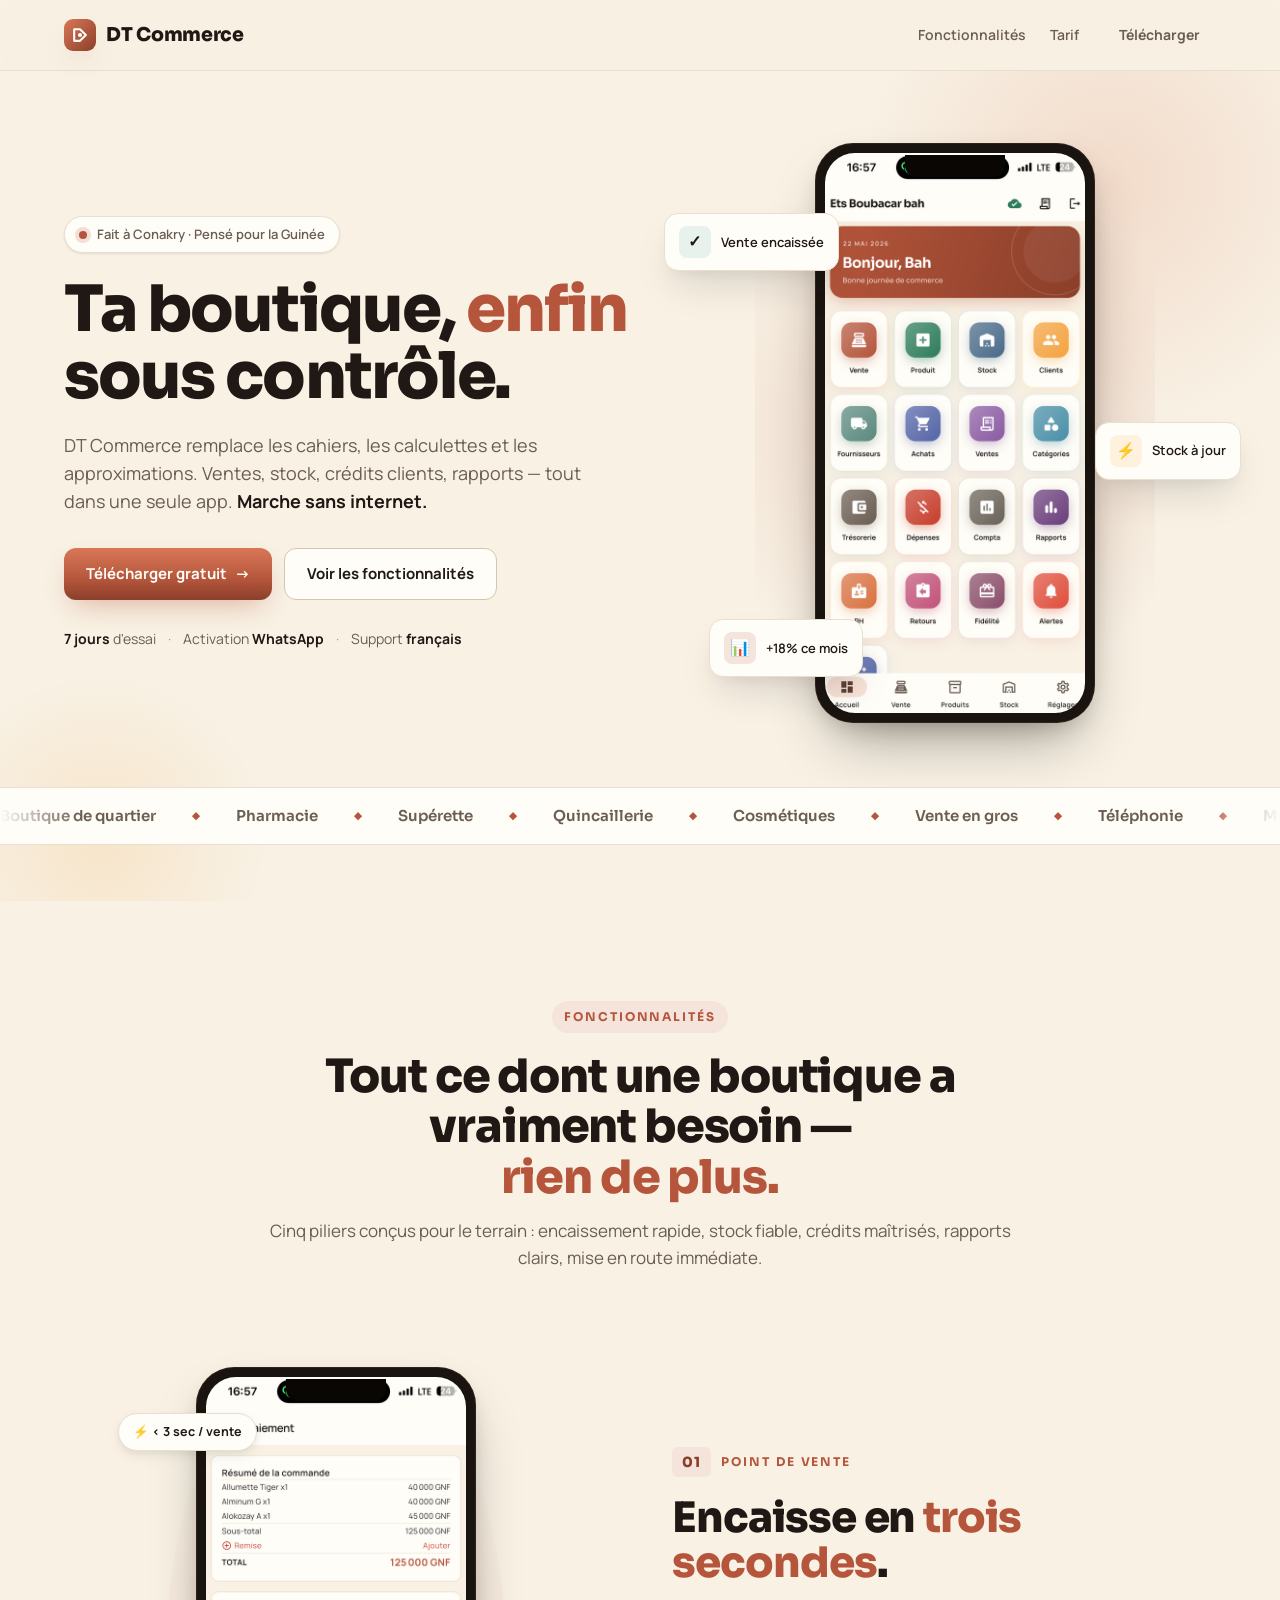
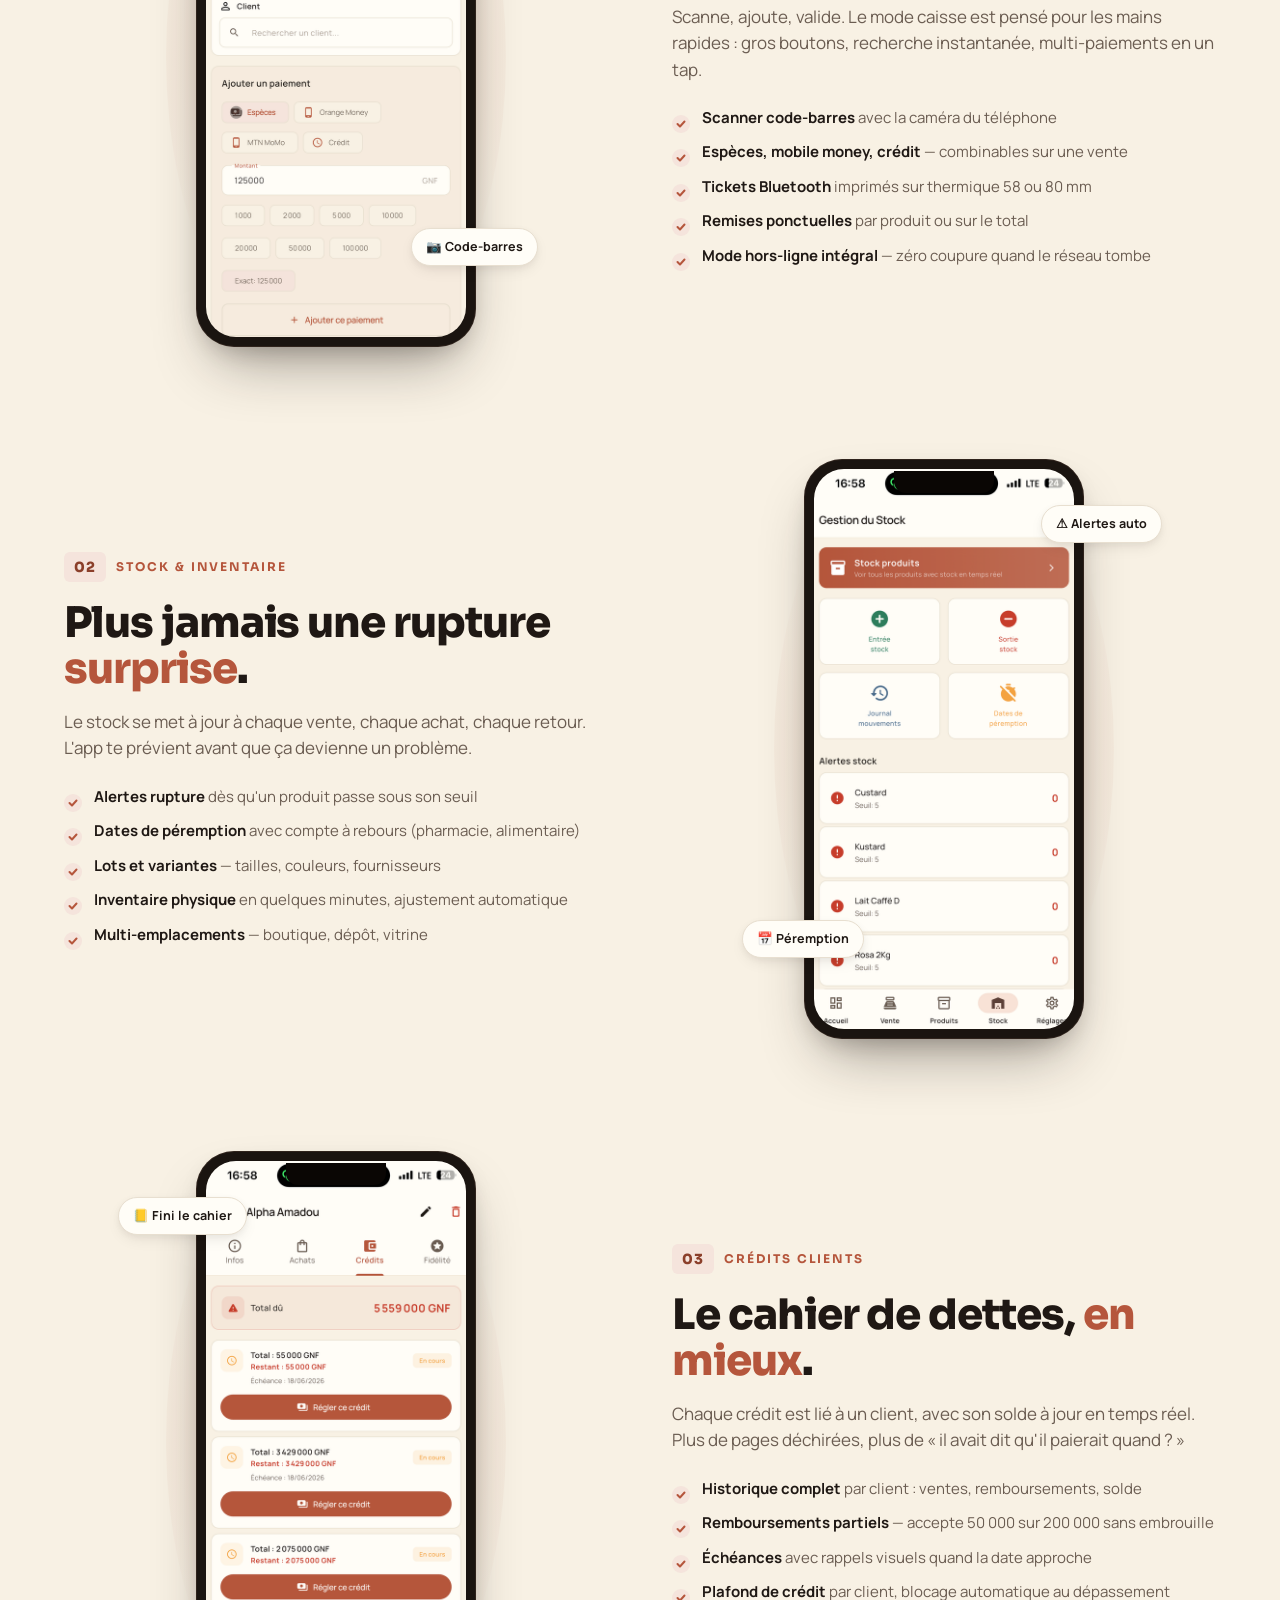
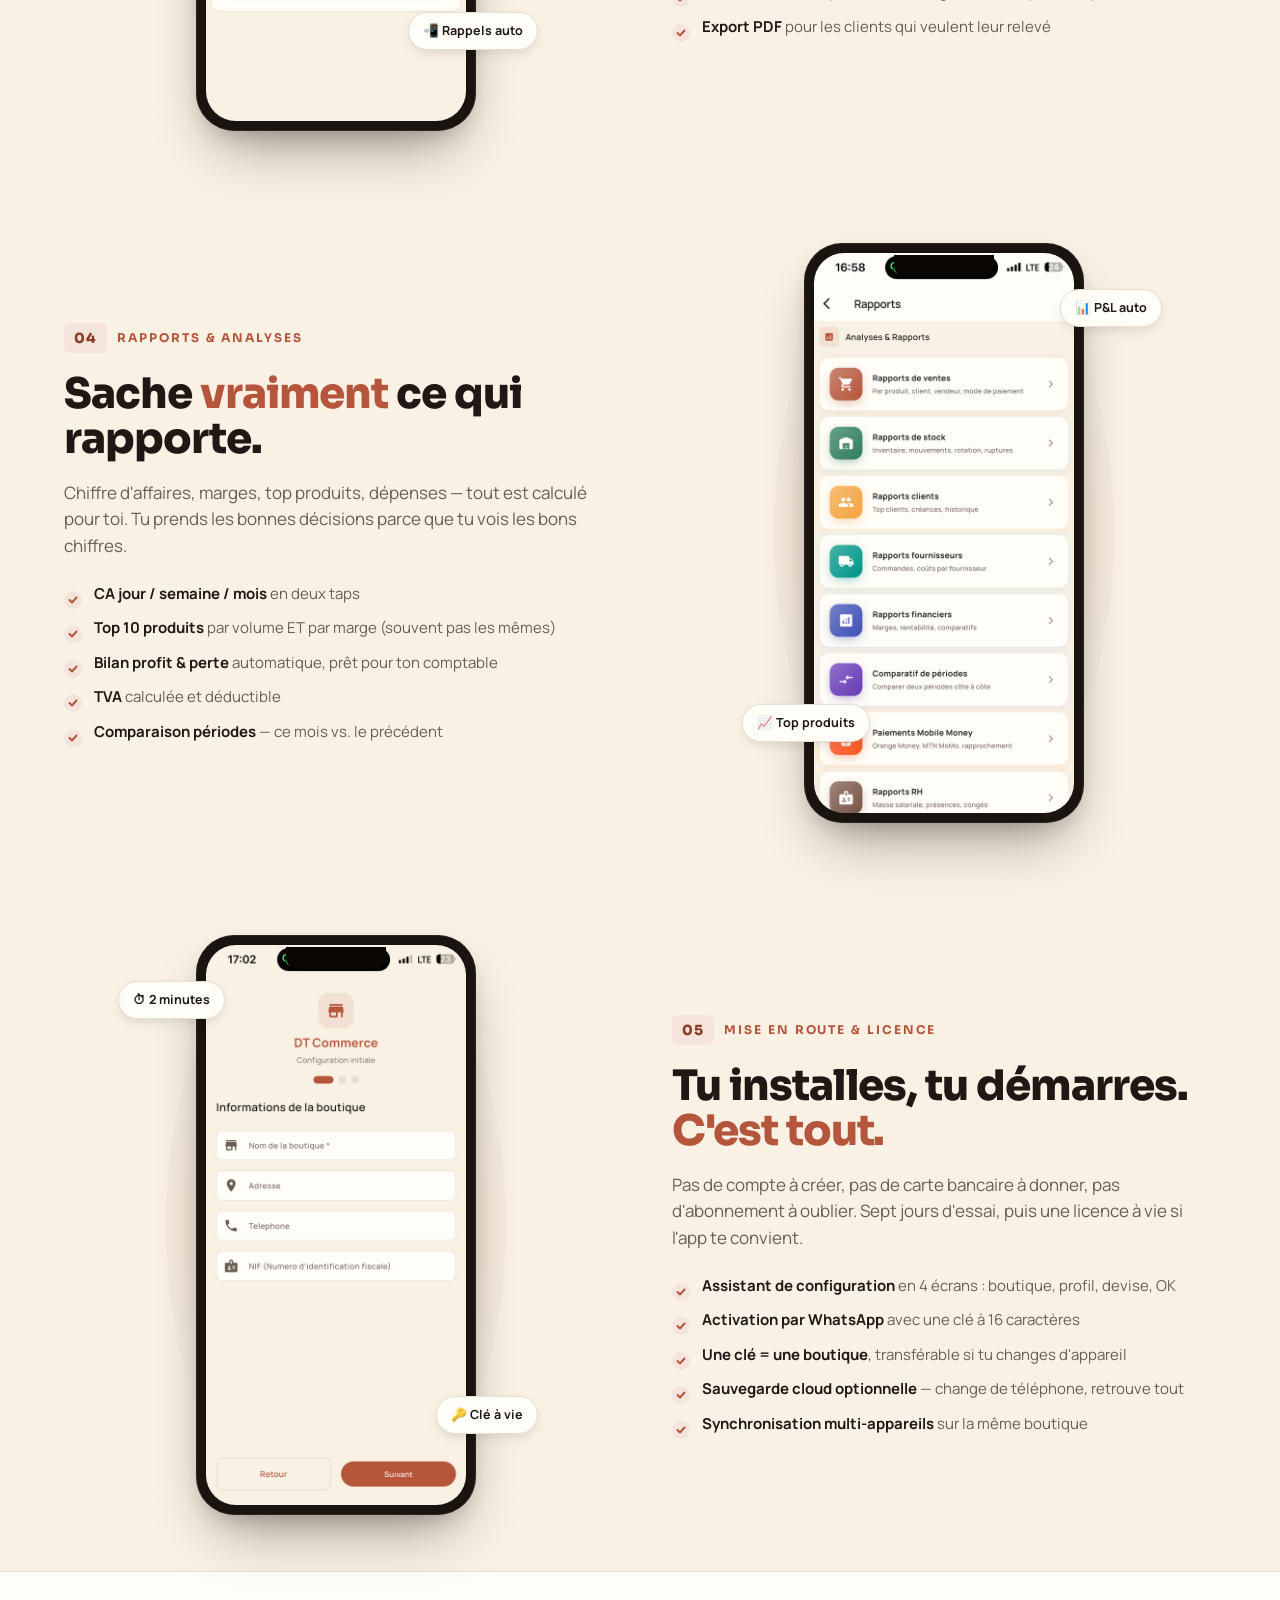
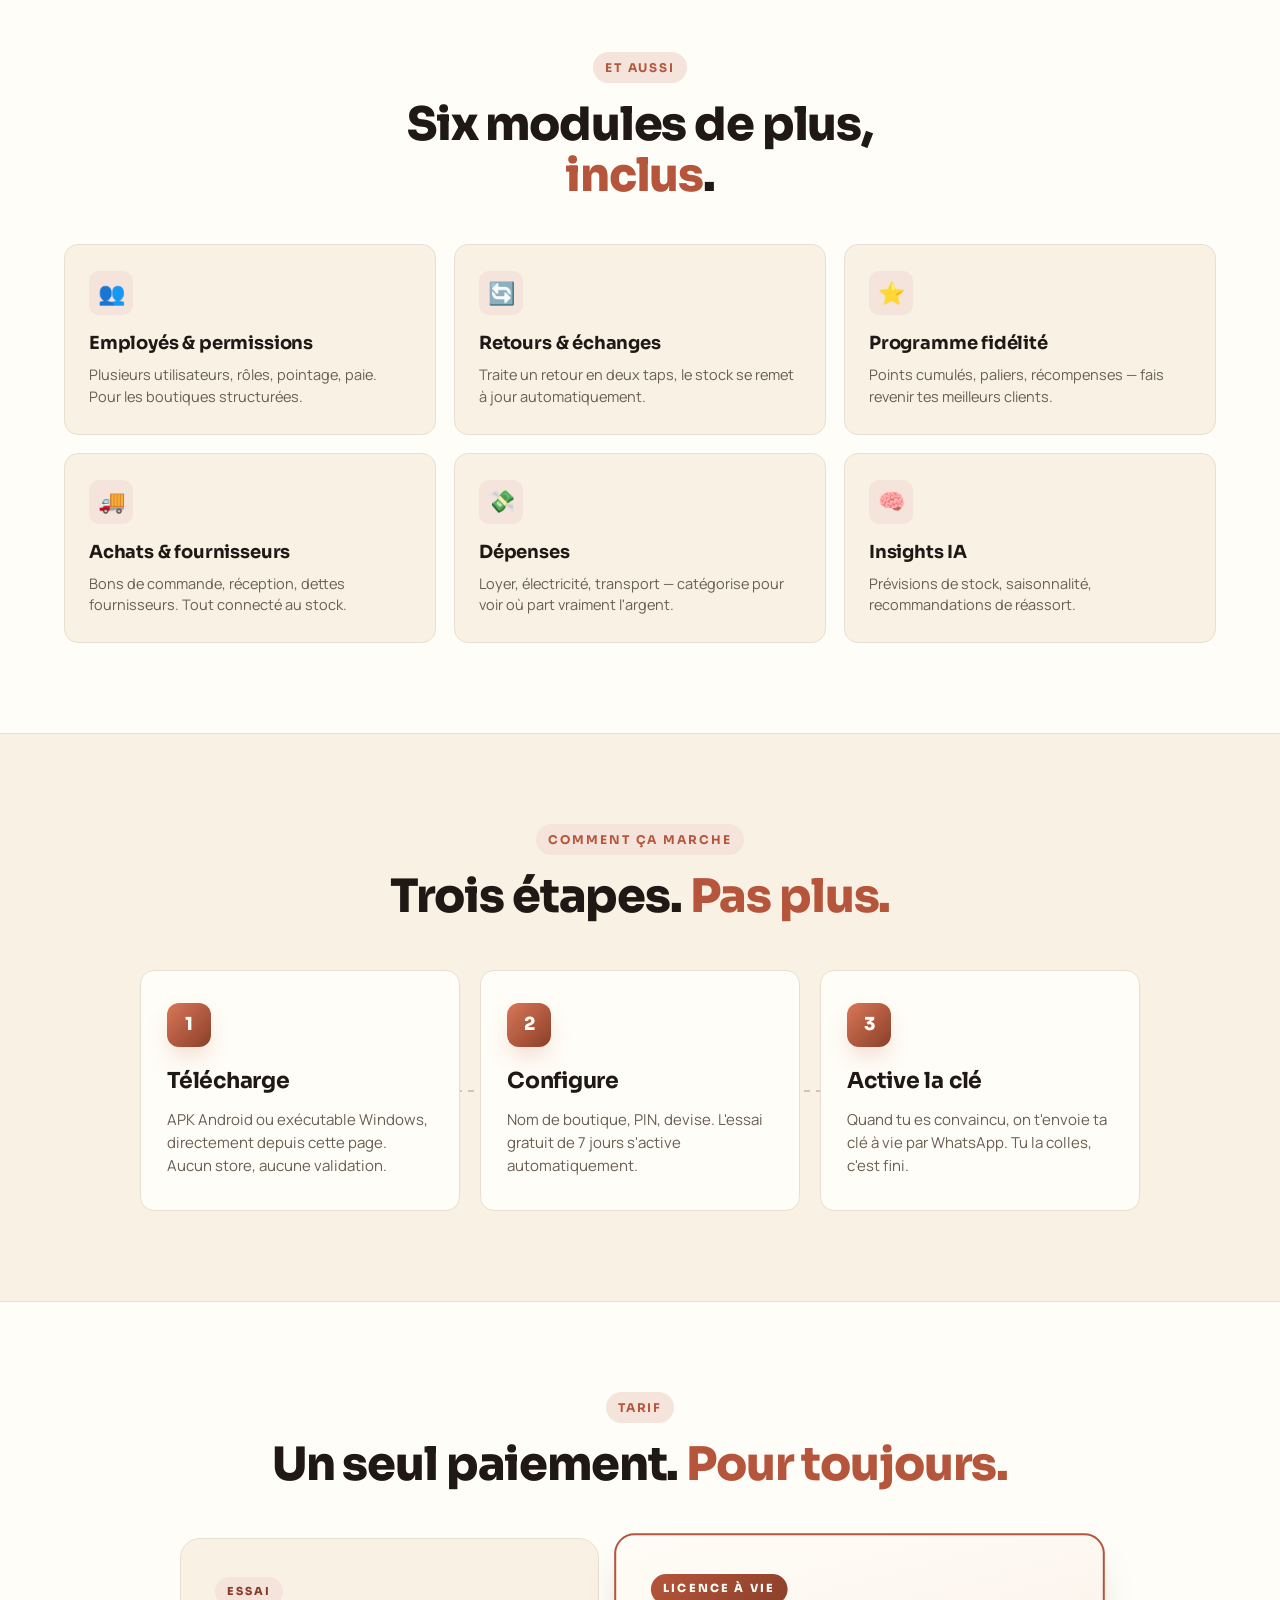
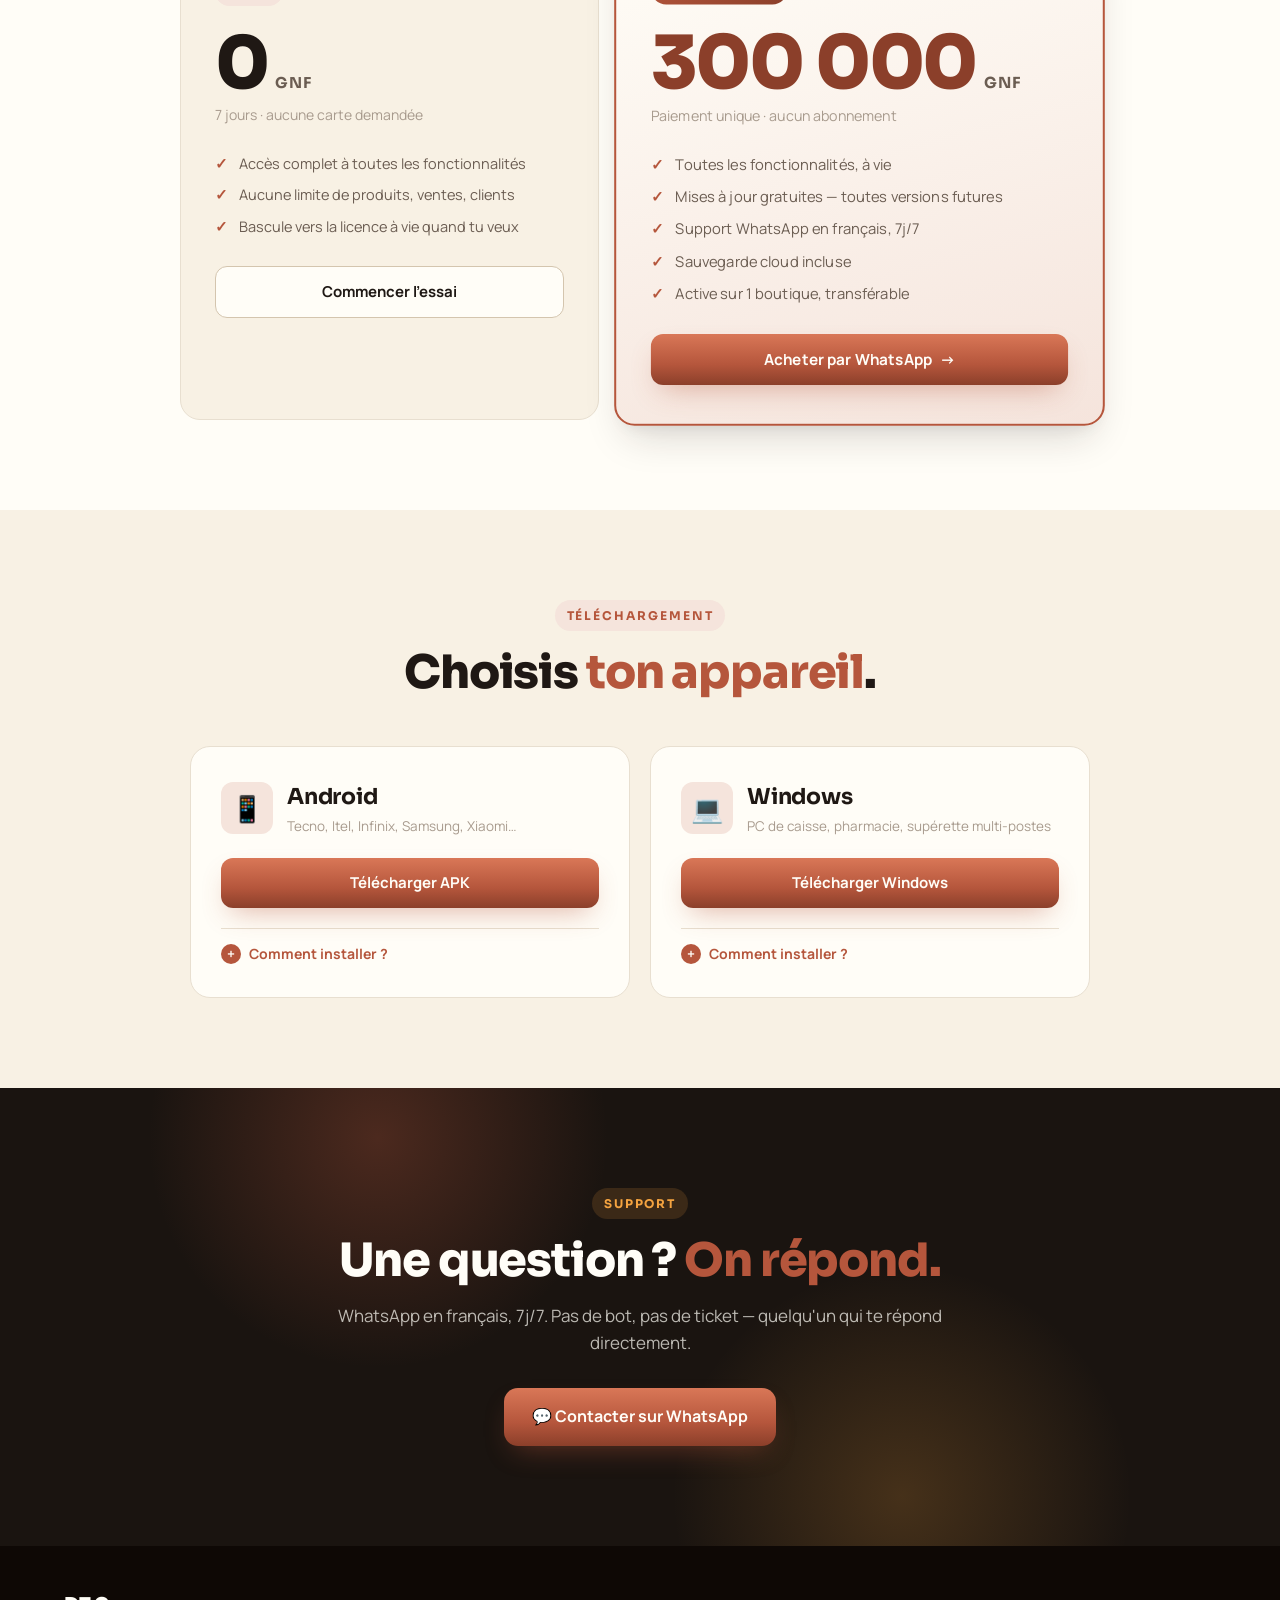
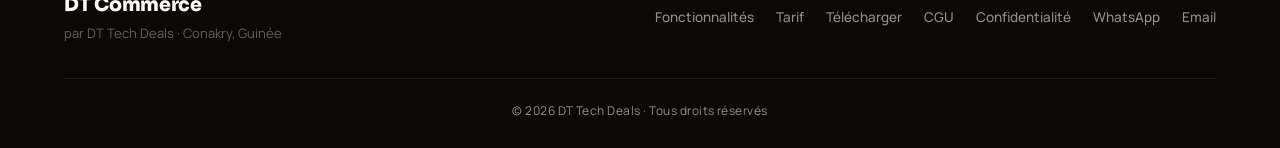
==== commit 8b6832a8: "Landing v2: match app theme (Sora+Manrope, #B5563C), fix desktop layout, resize screenshots 9:19.5" ====
--- a/index.html
+++ b/index.html
@@ -6,14 +6,12 @@
   <title>DT Commerce — La caisse pensée pour les boutiques de Conakry</title>
   <meta name="description" content="Caisse, stock, crédits, rapports. Marche sans internet. Pour boutiquiers, pharmacies et supérettes en Guinée. Essai 7 jours gratuit, licence 300 000 GNF à vie.">
 
-  <!-- Open Graph -->
   <meta property="og:title" content="DT Commerce — Caisse complète pour ta boutique">
   <meta property="og:description" content="Stock, crédits, ventes, rapports. Marche sans internet. Pour Android + Windows.">
   <meta property="og:image" content="https://bah-dt.github.io/dtcommerce-landing/screenshots/og.png">
   <meta property="og:url" content="https://bah-dt.github.io/dtcommerce-landing/">
   <meta property="og:type" content="website">
 
-  <!-- Meta Pixel -->
   <script>
     !function(f,b,e,v,n,t,s){if(f.fbq)return;n=f.fbq=function(){n.callMethod?
     n.callMethod.apply(n,arguments):n.queue.push(arguments)};if(!f._fbq)f._fbq=n;
@@ -28,25 +26,22 @@
 
   <link rel="preconnect" href="https://fonts.googleapis.com">
   <link rel="preconnect" href="https://fonts.gstatic.com" crossorigin>
-  <link href="https://fonts.googleapis.com/css2?family=Fraunces:opsz,wght@9..144,400;9..144,500;9..144,700;9..144,900&family=Manrope:wght@400;500;600;700&family=JetBrains+Mono:wght@500;700&display=swap" rel="stylesheet">
+  <link href="https://fonts.googleapis.com/css2?family=Sora:wght@500;600;700;800&family=Manrope:wght@400;500;600;700;800&family=JetBrains+Mono:wght@500;700&display=swap" rel="stylesheet">
 
   <link rel="stylesheet" href="styles.css">
 </head>
 <body>
 
-<!-- Decorative grain overlay -->
-<div class="grain" aria-hidden="true"></div>
-
 <header class="nav">
-  <div class="container nav-inner">
+  <div class="nav-inner">
     <a href="#" class="brand">
       <span class="brand-mark">
-        <svg viewBox="0 0 24 24" width="22" height="22" fill="none">
-          <path d="M4 4 L12 4 L20 12 L12 20 L4 20 Z" stroke="currentColor" stroke-width="2.5"/>
-          <circle cx="12" cy="12" r="3" fill="currentColor"/>
+        <svg viewBox="0 0 24 24" width="20" height="20" fill="none" aria-hidden="true">
+          <path d="M5 5 L12 5 L19 12 L12 19 L5 19 Z" stroke="currentColor" stroke-width="2.5" stroke-linejoin="round"/>
+          <circle cx="12" cy="12" r="2.5" fill="currentColor"/>
         </svg>
       </span>
-      <span class="brand-name">DT Commerce</span>
+      <span>DT Commerce</span>
     </a>
     <nav class="nav-links">
       <a href="#fonctionnalites">Fonctionnalités</a>
@@ -58,49 +53,57 @@
 
 <!-- ============ HERO ============ -->
 <section class="hero">
-  <div class="container hero-inner">
-    <div class="hero-copy">
-      <span class="eyebrow">
-        <span class="eyebrow-dot"></span>
-        Fait à Conakry &nbsp;·&nbsp; Pensé pour la Guinée
-      </span>
-      <h1>
-        Ta boutique,<br>
-        <span class="display-italic">enfin</span> sous contrôle.
-      </h1>
-      <p class="lead">
-        DT Commerce remplace les cahiers, les calculettes et les approximations.
-        Ventes, stocks, crédits clients, rapports — tout dans une seule app.
-        <strong>Marche sans internet.</strong>
-      </p>
-      <div class="cta-row">
-        <a href="#download" class="btn btn-primary">
-          Télécharger gratuit
-          <span class="btn-arrow">→</span>
-        </a>
-        <a href="#fonctionnalites" class="btn btn-secondary">Voir les fonctionnalités</a>
-      </div>
-      <div class="trust">
-        <span><b>7 jours</b> d'essai sans engagement</span>
-        <span>·</span>
-        <span>Activation par <b>WhatsApp</b></span>
-        <span>·</span>
-        <span>Support en <b>français</b></span>
-      </div>
-    </div>
-    <div class="hero-mock">
-      <div class="phone-stack">
-        <div class="phone-frame phone-back">
-          <img src="screenshots/pos.png" alt="Écran POS">
-        </div>
-        <div class="phone-frame phone-front">
-          <img src="screenshots/dashboard.png" alt="Dashboard DT Commerce">
-        </div>
-        <div class="halo"></div>
-      </div>
-    </div>
-  </div>
-  <div class="container marquee-wrap">
+  <div class="container">
+    <div class="hero-inner">
+      <div class="hero-copy">
+        <span class="eyebrow">
+          <span class="eyebrow-dot"></span>
+          Fait à Conakry · Pensé pour la Guinée
+        </span>
+        <h1>Ta boutique, <span class="accent">enfin</span> sous contrôle.</h1>
+        <p class="lead">
+          DT Commerce remplace les cahiers, les calculettes et les approximations.
+          Ventes, stock, crédits clients, rapports — tout dans une seule app.
+          <strong>Marche sans internet.</strong>
+        </p>
+        <div class="cta-row">
+          <a href="#download" class="btn btn-primary">
+            Télécharger gratuit
+            <span class="btn-arrow">→</span>
+          </a>
+          <a href="#fonctionnalites" class="btn btn-secondary">Voir les fonctionnalités</a>
+        </div>
+        <div class="trust">
+          <span><b>7 jours</b> d'essai</span>
+          <span class="trust-sep">·</span>
+          <span>Activation <b>WhatsApp</b></span>
+          <span class="trust-sep">·</span>
+          <span>Support <b>français</b></span>
+        </div>
+      </div>
+      <div class="hero-mock">
+        <div class="hero-mock-inner">
+          <div class="hero-glow"></div>
+          <div class="phone-frame">
+            <img src="screenshots/dashboard.png" alt="Dashboard DT Commerce">
+          </div>
+          <div class="float-card fc-1">
+            <span class="fc-ico green">✓</span>
+            <span>Vente encaissée</span>
+          </div>
+          <div class="float-card fc-2">
+            <span class="fc-ico orange">⚡</span>
+            <span>Stock à jour</span>
+          </div>
+          <div class="float-card fc-3">
+            <span class="fc-ico terracotta">📊</span>
+            <span>+18% ce mois</span>
+          </div>
+        </div>
+      </div>
+    </div>
+  </div>
+  <div class="marquee-wrap">
     <div class="marquee">
       <span>Boutique de quartier</span><span class="dot">◆</span>
       <span>Pharmacie</span><span class="dot">◆</span>
@@ -110,165 +113,197 @@
       <span>Vente en gros</span><span class="dot">◆</span>
       <span>Téléphonie</span><span class="dot">◆</span>
       <span>Mode &amp; textiles</span><span class="dot">◆</span>
-    </div>
-  </div>
-</section>
-
-<!-- ============ SECTION INTRO ============ -->
+      <span>Boutique de quartier</span><span class="dot">◆</span>
+      <span>Pharmacie</span><span class="dot">◆</span>
+      <span>Supérette</span><span class="dot">◆</span>
+      <span>Quincaillerie</span><span class="dot">◆</span>
+    </div>
+  </div>
+</section>
+
+<!-- ============ INTRO ============ -->
 <section class="intro" id="fonctionnalites">
-  <div class="container intro-inner">
-    <p class="kicker">Cinq piliers, une app.</p>
-    <h2 class="big-heading">
-      Tout ce dont une boutique a vraiment besoin —<br>
-      <span class="muted-italic">rien de plus, rien de moins.</span>
-    </h2>
+  <div class="container">
+    <div class="intro-inner">
+      <span class="kicker">Fonctionnalités</span>
+      <h2 class="section-title">Tout ce dont une boutique a vraiment besoin —<br><span class="accent">rien de plus.</span></h2>
+      <p class="section-sub">Cinq piliers conçus pour le terrain : encaissement rapide, stock fiable, crédits maîtrisés, rapports clairs, mise en route immédiate.</p>
+    </div>
   </div>
 </section>
 
 <!-- ============ FEATURE 01 — POS ============ -->
-<section class="feature feature-left">
-  <div class="container feature-inner">
-    <div class="feature-media">
-      <div class="phone-frame">
-        <img src="screenshots/pos.png" alt="Écran point de vente DT Commerce">
-      </div>
-      <div class="floating-tag tag-tl">⚡ &lt; 3 sec / vente</div>
-      <div class="floating-tag tag-br">📷 Code-barres</div>
-    </div>
-    <div class="feature-text">
-      <span class="chapter">01 / Point de vente</span>
-      <h3 class="feature-title">Encaisse en <span class="display-italic">trois secondes</span>.</h3>
-      <p class="feature-lead">
-        Scanne, ajoute, valide. Le mode caisse est pensé pour les mains rapides :
-        gros boutons, recherche instantanée, multi-paiements en un tap.
-      </p>
-      <ul class="bullets">
-        <li><b>Scanner code-barres</b> avec la caméra du téléphone</li>
-        <li><b>Espèces, mobile money, crédit</b> — combinables sur une vente</li>
-        <li><b>Tickets Bluetooth</b> imprimables sur n'importe quelle thermique 58/80mm</li>
-        <li><b>Remises ponctuelles</b> par produit ou sur le total</li>
-        <li><b>Mode hors-ligne intégral</b> — zéro coupure pendant les pannes réseau</li>
-      </ul>
+<section class="feature">
+  <div class="container">
+    <div class="feature-inner">
+      <div class="feature-media">
+        <div class="feature-media-inner">
+          <div class="feature-blob"></div>
+          <div class="phone-frame">
+            <img src="screenshots/pos.png" alt="Écran point de vente DT Commerce">
+          </div>
+          <div class="feature-tag tag-a">⚡ &lt; 3 sec / vente</div>
+          <div class="feature-tag tag-b">📷 Code-barres</div>
+        </div>
+      </div>
+      <div class="feature-text">
+        <span class="chapter"><span class="chapter-num">01</span> Point de vente</span>
+        <h3 class="feature-title">Encaisse en <span class="accent">trois secondes</span>.</h3>
+        <p class="feature-lead">
+          Scanne, ajoute, valide. Le mode caisse est pensé pour les mains rapides :
+          gros boutons, recherche instantanée, multi-paiements en un tap.
+        </p>
+        <ul class="bullets">
+          <li><b>Scanner code-barres</b> avec la caméra du téléphone</li>
+          <li><b>Espèces, mobile money, crédit</b> — combinables sur une vente</li>
+          <li><b>Tickets Bluetooth</b> imprimés sur thermique 58 ou 80 mm</li>
+          <li><b>Remises ponctuelles</b> par produit ou sur le total</li>
+          <li><b>Mode hors-ligne intégral</b> — zéro coupure quand le réseau tombe</li>
+        </ul>
+      </div>
     </div>
   </div>
 </section>
 
 <!-- ============ FEATURE 02 — STOCK ============ -->
 <section class="feature feature-right">
-  <div class="container feature-inner">
-    <div class="feature-text">
-      <span class="chapter">02 / Stock &amp; inventaire</span>
-      <h3 class="feature-title">Plus jamais une rupture <span class="display-italic">surprise</span>.</h3>
-      <p class="feature-lead">
-        Le stock se met à jour à chaque vente, chaque achat, chaque retour.
-        L'app te prévient avant que ça devienne un problème.
-      </p>
-      <ul class="bullets">
-        <li><b>Alertes rupture</b> dès qu'un produit passe sous son seuil</li>
-        <li><b>Dates de péremption</b> avec compte à rebours (pharmacie, alimentaire)</li>
-        <li><b>Lots et variantes</b> — tailles, couleurs, fournisseurs</li>
-        <li><b>Inventaire physique</b> en quelques minutes, ajustement automatique</li>
-        <li><b>Multi-emplacements</b> — boutique, dépôt, vitrine</li>
-      </ul>
-    </div>
-    <div class="feature-media">
-      <div class="phone-frame">
-        <img src="screenshots/stock.png" alt="Écran stock DT Commerce">
-      </div>
-      <div class="floating-tag tag-tr">⚠ Alertes auto</div>
-      <div class="floating-tag tag-bl">📅 Péremption</div>
+  <div class="container">
+    <div class="feature-inner">
+      <div class="feature-text">
+        <span class="chapter"><span class="chapter-num">02</span> Stock &amp; inventaire</span>
+        <h3 class="feature-title">Plus jamais une rupture <span class="accent">surprise</span>.</h3>
+        <p class="feature-lead">
+          Le stock se met à jour à chaque vente, chaque achat, chaque retour.
+          L'app te prévient avant que ça devienne un problème.
+        </p>
+        <ul class="bullets">
+          <li><b>Alertes rupture</b> dès qu'un produit passe sous son seuil</li>
+          <li><b>Dates de péremption</b> avec compte à rebours (pharmacie, alimentaire)</li>
+          <li><b>Lots et variantes</b> — tailles, couleurs, fournisseurs</li>
+          <li><b>Inventaire physique</b> en quelques minutes, ajustement automatique</li>
+          <li><b>Multi-emplacements</b> — boutique, dépôt, vitrine</li>
+        </ul>
+      </div>
+      <div class="feature-media">
+        <div class="feature-media-inner">
+          <div class="feature-blob"></div>
+          <div class="phone-frame">
+            <img src="screenshots/stock.png" alt="Écran stock DT Commerce">
+          </div>
+          <div class="feature-tag tag-a">⚠ Alertes auto</div>
+          <div class="feature-tag tag-b">📅 Péremption</div>
+        </div>
+      </div>
     </div>
   </div>
 </section>
 
 <!-- ============ FEATURE 03 — CRÉDITS ============ -->
-<section class="feature feature-left">
-  <div class="container feature-inner">
-    <div class="feature-media">
-      <div class="phone-frame">
-        <img src="screenshots/credits.png" alt="Écran crédits clients DT Commerce">
-      </div>
-      <div class="floating-tag tag-tl">📒 Fini le cahier</div>
-      <div class="floating-tag tag-br">📲 SMS rappel</div>
-    </div>
-    <div class="feature-text">
-      <span class="chapter">03 / Crédits clients</span>
-      <h3 class="feature-title">Le cahier de dettes, <span class="display-italic">en mieux</span>.</h3>
-      <p class="feature-lead">
-        Chaque crédit est lié à un client, avec son solde à jour en temps réel.
-        Plus de pages déchirées, plus de "il avait dit qu'il paierait quand ?"
-      </p>
-      <ul class="bullets">
-        <li><b>Historique complet</b> par client : ventes, remboursements, solde</li>
-        <li><b>Remboursements partiels</b> — accepte 50 000 sur 200 000 sans embrouille</li>
-        <li><b>Échéances</b> avec rappels visuels quand la date approche</li>
-        <li><b>Plafond de crédit</b> par client, blocage automatique au dépassement</li>
-        <li><b>Export PDF</b> pour les clients qui veulent leur relevé</li>
-      </ul>
+<section class="feature">
+  <div class="container">
+    <div class="feature-inner">
+      <div class="feature-media">
+        <div class="feature-media-inner">
+          <div class="feature-blob"></div>
+          <div class="phone-frame">
+            <img src="screenshots/credits.png" alt="Écran crédits clients DT Commerce">
+          </div>
+          <div class="feature-tag tag-a">📒 Fini le cahier</div>
+          <div class="feature-tag tag-b">📲 Rappels auto</div>
+        </div>
+      </div>
+      <div class="feature-text">
+        <span class="chapter"><span class="chapter-num">03</span> Crédits clients</span>
+        <h3 class="feature-title">Le cahier de dettes, <span class="accent">en mieux</span>.</h3>
+        <p class="feature-lead">
+          Chaque crédit est lié à un client, avec son solde à jour en temps réel.
+          Plus de pages déchirées, plus de « il avait dit qu'il paierait quand ? »
+        </p>
+        <ul class="bullets">
+          <li><b>Historique complet</b> par client : ventes, remboursements, solde</li>
+          <li><b>Remboursements partiels</b> — accepte 50 000 sur 200 000 sans embrouille</li>
+          <li><b>Échéances</b> avec rappels visuels quand la date approche</li>
+          <li><b>Plafond de crédit</b> par client, blocage automatique au dépassement</li>
+          <li><b>Export PDF</b> pour les clients qui veulent leur relevé</li>
+        </ul>
+      </div>
     </div>
   </div>
 </section>
 
 <!-- ============ FEATURE 04 — RAPPORTS ============ -->
 <section class="feature feature-right">
-  <div class="container feature-inner">
-    <div class="feature-text">
-      <span class="chapter">04 / Rapports &amp; analyses</span>
-      <h3 class="feature-title">Sache <span class="display-italic">vraiment</span> ce qui rapporte.</h3>
-      <p class="feature-lead">
-        Chiffre d'affaires, marges, top produits, dépenses — tout est calculé pour toi.
-        Tu prends les bonnes décisions parce que tu vois les bons chiffres.
-      </p>
-      <ul class="bullets">
-        <li><b>CA jour / semaine / mois</b> en deux taps</li>
-        <li><b>Top 10 produits</b> par volume ET par marge (souvent pas les mêmes)</li>
-        <li><b>Bilan profit &amp; perte</b> automatique, prêt pour ton comptable</li>
-        <li><b>TVA</b> calculée et déductible</li>
-        <li><b>Comparaison périodes</b> — ce mois vs. le précédent</li>
-      </ul>
-    </div>
-    <div class="feature-media">
-      <div class="phone-frame">
-        <img src="screenshots/rapports.png" alt="Écran rapports DT Commerce">
-      </div>
-      <div class="floating-tag tag-tr">📊 P&amp;L auto</div>
-      <div class="floating-tag tag-bl">📈 Top produits</div>
-    </div>
-  </div>
-</section>
-
-<!-- ============ FEATURE 05 — SETUP & ACTIVATION ============ -->
-<section class="feature feature-left">
-  <div class="container feature-inner">
-    <div class="feature-media">
-      <div class="phone-frame">
-        <img src="screenshots/setup.png" alt="Setup wizard DT Commerce">
-      </div>
-      <div class="floating-tag tag-tl">⏱ 2 minutes</div>
-      <div class="floating-tag tag-br">🔑 1 clé à vie</div>
-    </div>
-    <div class="feature-text">
-      <span class="chapter">05 / Mise en route &amp; licence</span>
-      <h3 class="feature-title">Tu installes, tu démarres. <span class="display-italic">C'est tout.</span></h3>
-      <p class="feature-lead">
-        Pas de compte à créer, pas de carte bancaire à donner, pas d'abonnement à oublier.
-        Sept jours d'essai, puis une licence à vie si l'app te convient.
-      </p>
-      <ul class="bullets">
-        <li><b>Assistant de configuration</b> en 4 écrans : boutique, profil, devise, OK</li>
-        <li><b>Activation par WhatsApp</b> avec une clé à 16 caractères</li>
-        <li><b>Une clé = une boutique</b>, transférable si tu changes de téléphone</li>
-        <li><b>Sauvegarde cloud optionnelle</b> — change d'appareil, retrouve tout</li>
-        <li><b>Synchronisation multi-appareils</b> sur la même boutique</li>
-      </ul>
-    </div>
-  </div>
-</section>
-
-<!-- ============ EXTRA FEATURES STRIP ============ -->
+  <div class="container">
+    <div class="feature-inner">
+      <div class="feature-text">
+        <span class="chapter"><span class="chapter-num">04</span> Rapports &amp; analyses</span>
+        <h3 class="feature-title">Sache <span class="accent">vraiment</span> ce qui rapporte.</h3>
+        <p class="feature-lead">
+          Chiffre d'affaires, marges, top produits, dépenses — tout est calculé pour toi.
+          Tu prends les bonnes décisions parce que tu vois les bons chiffres.
+        </p>
+        <ul class="bullets">
+          <li><b>CA jour / semaine / mois</b> en deux taps</li>
+          <li><b>Top 10 produits</b> par volume ET par marge (souvent pas les mêmes)</li>
+          <li><b>Bilan profit &amp; perte</b> automatique, prêt pour ton comptable</li>
+          <li><b>TVA</b> calculée et déductible</li>
+          <li><b>Comparaison périodes</b> — ce mois vs. le précédent</li>
+        </ul>
+      </div>
+      <div class="feature-media">
+        <div class="feature-media-inner">
+          <div class="feature-blob"></div>
+          <div class="phone-frame">
+            <img src="screenshots/rapports.png" alt="Écran rapports DT Commerce">
+          </div>
+          <div class="feature-tag tag-a">📊 P&amp;L auto</div>
+          <div class="feature-tag tag-b">📈 Top produits</div>
+        </div>
+      </div>
+    </div>
+  </div>
+</section>
+
+<!-- ============ FEATURE 05 — SETUP ============ -->
+<section class="feature">
+  <div class="container">
+    <div class="feature-inner">
+      <div class="feature-media">
+        <div class="feature-media-inner">
+          <div class="feature-blob"></div>
+          <div class="phone-frame">
+            <img src="screenshots/setup.png" alt="Setup wizard DT Commerce">
+          </div>
+          <div class="feature-tag tag-a">⏱ 2 minutes</div>
+          <div class="feature-tag tag-b">🔑 Clé à vie</div>
+        </div>
+      </div>
+      <div class="feature-text">
+        <span class="chapter"><span class="chapter-num">05</span> Mise en route &amp; licence</span>
+        <h3 class="feature-title">Tu installes, tu démarres. <span class="accent">C'est tout.</span></h3>
+        <p class="feature-lead">
+          Pas de compte à créer, pas de carte bancaire à donner, pas d'abonnement à oublier.
+          Sept jours d'essai, puis une licence à vie si l'app te convient.
+        </p>
+        <ul class="bullets">
+          <li><b>Assistant de configuration</b> en 4 écrans : boutique, profil, devise, OK</li>
+          <li><b>Activation par WhatsApp</b> avec une clé à 16 caractères</li>
+          <li><b>Une clé = une boutique</b>, transférable si tu changes d'appareil</li>
+          <li><b>Sauvegarde cloud optionnelle</b> — change de téléphone, retrouve tout</li>
+          <li><b>Synchronisation multi-appareils</b> sur la même boutique</li>
+        </ul>
+      </div>
+    </div>
+  </div>
+</section>
+
+<!-- ============ EXTRAS ============ -->
 <section class="extras">
   <div class="container">
-    <p class="kicker centered">Et aussi —</p>
+    <div class="extras-header">
+      <span class="kicker">Et aussi</span>
+      <h2 class="section-title">Six modules de plus, <span class="accent">inclus</span>.</h2>
+    </div>
     <div class="extras-grid">
       <div class="extra"><span class="extra-icon">👥</span><h4>Employés &amp; permissions</h4><p>Plusieurs utilisateurs, rôles, pointage, paie. Pour les boutiques structurées.</p></div>
       <div class="extra"><span class="extra-icon">🔄</span><h4>Retours &amp; échanges</h4><p>Traite un retour en deux taps, le stock se remet à jour automatiquement.</p></div>
@@ -283,23 +318,23 @@
 <!-- ============ HOW IT WORKS ============ -->
 <section class="how">
   <div class="container">
-    <p class="kicker centered">Comment ça marche</p>
-    <h2 class="big-heading centered">Trois étapes. <span class="display-italic">Pas plus.</span></h2>
+    <div class="how-header">
+      <span class="kicker">Comment ça marche</span>
+      <h2 class="section-title">Trois étapes. <span class="accent">Pas plus.</span></h2>
+    </div>
     <div class="steps">
       <div class="step">
-        <span class="step-num">01</span>
+        <span class="step-num">1</span>
         <h4>Télécharge</h4>
         <p>APK Android ou exécutable Windows, directement depuis cette page. Aucun store, aucune validation.</p>
       </div>
-      <div class="step-arrow">→</div>
       <div class="step">
-        <span class="step-num">02</span>
+        <span class="step-num">2</span>
         <h4>Configure</h4>
         <p>Nom de boutique, PIN, devise. L'essai gratuit de 7 jours s'active automatiquement.</p>
       </div>
-      <div class="step-arrow">→</div>
       <div class="step">
-        <span class="step-num">03</span>
+        <span class="step-num">3</span>
         <h4>Active la clé</h4>
         <p>Quand tu es convaincu, on t'envoie ta clé à vie par WhatsApp. Tu la colles, c'est fini.</p>
       </div>
@@ -310,10 +345,12 @@
 <!-- ============ PRICING ============ -->
 <section id="tarif" class="pricing">
   <div class="container">
-    <p class="kicker centered">Tarif</p>
-    <h2 class="big-heading centered">Un seul paiement. <span class="display-italic">Pour toujours.</span></h2>
+    <div class="pricing-header">
+      <span class="kicker">Tarif</span>
+      <h2 class="section-title">Un seul paiement. <span class="accent">Pour toujours.</span></h2>
+    </div>
     <div class="price-grid">
-      <div class="price-card price-trial-card">
+      <div class="price-card">
         <span class="price-tag">Essai</span>
         <div class="price-headline">
           <span class="price-big">0</span>
@@ -321,28 +358,28 @@
         </div>
         <p class="price-sub">7 jours · aucune carte demandée</p>
         <ul class="price-list">
-          <li>✓ Accès complet à toutes les fonctionnalités</li>
-          <li>✓ Aucune limite de produits, ventes, clients</li>
-          <li>✓ Bascule vers la licence à vie quand tu veux</li>
+          <li>Accès complet à toutes les fonctionnalités</li>
+          <li>Aucune limite de produits, ventes, clients</li>
+          <li>Bascule vers la licence à vie quand tu veux</li>
         </ul>
         <a href="#download" class="btn btn-secondary btn-block">Commencer l'essai</a>
       </div>
-      <div class="price-card price-lifetime">
-        <span class="price-tag price-tag-hot">Licence à vie</span>
+      <div class="price-card featured">
+        <span class="price-tag hot">Licence à vie</span>
         <div class="price-headline">
-          <span class="price-big">300<span class="thin">&thinsp;</span>000</span>
+          <span class="price-big">300&nbsp;000</span>
           <span class="price-unit">GNF</span>
         </div>
         <p class="price-sub">Paiement unique · aucun abonnement</p>
         <ul class="price-list">
-          <li>✓ Toutes les fonctionnalités, à vie</li>
-          <li>✓ Mises à jour gratuites — toutes les versions futures</li>
-          <li>✓ Support WhatsApp en français, 7j/7</li>
-          <li>✓ Sauvegarde cloud incluse</li>
-          <li>✓ Active sur 1 boutique, transférable</li>
+          <li>Toutes les fonctionnalités, à vie</li>
+          <li>Mises à jour gratuites — toutes versions futures</li>
+          <li>Support WhatsApp en français, 7j/7</li>
+          <li>Sauvegarde cloud incluse</li>
+          <li>Active sur 1 boutique, transférable</li>
         </ul>
         <a href="https://wa.me/224625437636?text=Bonjour%2C%20je%20souhaite%20acheter%20une%20cl%C3%A9%20DT%20Commerce%20pour%20ma%20boutique." class="btn btn-primary btn-block" onclick="fbq && fbq('track','Lead',{content_name:'whatsapp-purchase'});">
-          Acheter par WhatsApp →
+          Acheter par WhatsApp <span class="btn-arrow">→</span>
         </a>
       </div>
     </div>
@@ -352,15 +389,17 @@
 <!-- ============ DOWNLOAD ============ -->
 <section id="download" class="download">
   <div class="container">
-    <p class="kicker centered">Téléchargement</p>
-    <h2 class="big-heading centered">Choisis ton appareil.</h2>
+    <div class="download-header">
+      <span class="kicker">Téléchargement</span>
+      <h2 class="section-title">Choisis <span class="accent">ton appareil</span>.</h2>
+    </div>
     <div class="dl-grid">
       <div class="dl-card">
         <div class="dl-platform">
           <span class="dl-icon">📱</span>
           <div>
             <h3>Android</h3>
-            <p>Tecno, Itel, Infinix, Samsung, Xiaomi…</p>
+            <p class="platform-desc">Tecno, Itel, Infinix, Samsung, Xiaomi…</p>
           </div>
         </div>
         <a href="https://github.com/Bah-dt/dtcommerce-landing/releases/latest/download/dt-commerce.apk" class="btn btn-primary btn-block" onclick="fbq && fbq('track','Download',{content_name:'android-apk'});">Télécharger APK</a>
@@ -379,7 +418,7 @@
           <span class="dl-icon">💻</span>
           <div>
             <h3>Windows</h3>
-            <p>PC de caisse, pharmacie, supérette multi-postes</p>
+            <p class="platform-desc">PC de caisse, pharmacie, supérette multi-postes</p>
           </div>
         </div>
         <a href="https://github.com/Bah-dt/dtcommerce-landing/releases/latest/download/dt-commerce-windows-portable.zip" class="btn btn-primary btn-block" onclick="fbq && fbq('track','Download',{content_name:'windows-zip'});">Télécharger Windows</a>
@@ -399,13 +438,15 @@
 
 <!-- ============ SUPPORT ============ -->
 <section class="support">
-  <div class="container support-inner">
-    <p class="kicker centered">Support</p>
-    <h2 class="big-heading">Une question ? <span class="display-italic">On répond.</span></h2>
-    <p class="support-lead">WhatsApp en français, 7j/7. Pas de bot, pas de ticket — quelqu'un qui te répond.</p>
-    <a href="https://wa.me/224625437636?text=Bonjour%2C%20j%27ai%20besoin%20d%27aide%20avec%20DT%20Commerce." class="btn btn-primary btn-large">
-      💬 &nbsp;Contacter sur WhatsApp
-    </a>
+  <div class="container">
+    <div class="support-inner">
+      <span class="kicker">Support</span>
+      <h2 class="section-title">Une question ? <span class="accent">On répond.</span></h2>
+      <p class="support-lead">WhatsApp en français, 7j/7. Pas de bot, pas de ticket — quelqu'un qui te répond directement.</p>
+      <a href="https://wa.me/224625437636?text=Bonjour%2C%20j%27ai%20besoin%20d%27aide%20avec%20DT%20Commerce." class="btn btn-primary btn-large">
+        💬 Contacter sur WhatsApp
+      </a>
+    </div>
   </div>
 </section>
 
--- a/styles.css
+++ b/styles.css
@@ -1,90 +1,95 @@
-/* DT Commerce — Landing "Éditorial Conakry"
-   Direction : magazine-style spread, terracotta earth + cream
-   Display: Fraunces (warm characterful serif)
-   Body: Manrope
-   Accents: JetBrains Mono pour les chiffres / chapitres */
+/* DT Commerce — Landing
+   Match app theme exact: Sora display + Manrope body
+   Palette "Conakry" identique à AppColors */
 
 :root {
-  --primary: #c14b2c;
-  --primary-dark: #8f3618;
-  --primary-deep: #5e2410;
-  --terracotta-soft: #e8a48c;
-  --terracotta-pale: #f5d4c2;
-  --ochre: #d18b3f;
-  --bg: #f7efe4;
-  --bg-warm: #f0e3d1;
-  --bg-card: #fffbf6;
-  --bg-dark: #1c1410;
-  --ink: #1c1410;
-  --ink-soft: #5a4439;
-  --ink-mute: #8a7569;
-  --line: #d8c3ac;
-  --line-strong: #a98c70;
-  --success: #4a7c3f;
+  --primary: #B5563C;
+  --primary-light: #D97757;
+  --primary-dark: #8B3F2A;
+  --secondary: #1F4733;
+  --accent: #F4A340;
+
+  --bg: #F8F1E4;
+  --surface: #FFFDF7;
+  --primary-bg: #F5E4DC;
+  --warning-bg: #FEF1DE;
+  --success-bg: #E8F2EC;
+
+  --ink: #1F1814;
+  --ink-soft: #6B5D52;
+  --ink-mute: #A89B8E;
+  --on-primary: #FFFDF7;
+
+  --line: #E8DFD0;
+  --line-strong: #D4C5AE;
+
+  --shadow-sm: 0 1px 3px rgba(31, 24, 20, 0.06), 0 1px 2px rgba(31, 24, 20, 0.04);
+  --shadow-md: 0 6px 16px -4px rgba(31, 24, 20, 0.10), 0 2px 6px rgba(31, 24, 20, 0.04);
+  --shadow-lg: 0 20px 40px -12px rgba(31, 24, 20, 0.18), 0 8px 16px -8px rgba(31, 24, 20, 0.08);
+  --shadow-primary: 0 12px 28px -10px rgba(181, 86, 60, 0.45);
+
+  --radius-sm: 8px;
+  --radius-md: 14px;
+  --radius-lg: 20px;
+  --radius-xl: 28px;
+
+  --container: 1200px;
 }
 
 * { box-sizing: border-box; margin: 0; padding: 0; }
 html { scroll-behavior: smooth; }
 
 body {
-  font-family: 'Manrope', -apple-system, BlinkMacSystemFont, sans-serif;
+  font-family: 'Manrope', -apple-system, BlinkMacSystemFont, 'Segoe UI', sans-serif;
   background: var(--bg);
   color: var(--ink);
+  font-size: 16px;
   line-height: 1.6;
   -webkit-font-smoothing: antialiased;
   text-rendering: optimizeLegibility;
   overflow-x: hidden;
 }
 
-/* === Grain overlay === */
-.grain {
-  position: fixed;
-  inset: 0;
-  pointer-events: none;
-  z-index: 100;
-  opacity: 0.07;
-  mix-blend-mode: multiply;
-  background-image: url("data:image/svg+xml,%3Csvg viewBox='0 0 200 200' xmlns='http://www.w3.org/2000/svg'%3E%3Cfilter id='n'%3E%3CfeTurbulence type='fractalNoise' baseFrequency='0.9' numOctaves='3' stitchTiles='stitch'/%3E%3C/filter%3E%3Crect width='100%25' height='100%25' filter='url(%23n)'/%3E%3C/svg%3E");
-}
-
-.container { max-width: 1180px; margin: 0 auto; padding: 0 28px; }
+.container {
+  max-width: var(--container);
+  margin: 0 auto;
+  padding: 0 24px;
+}
+
 a { color: inherit; text-decoration: none; }
 img { max-width: 100%; height: auto; display: block; }
 
-/* === Display utilities === */
-.display-italic {
-  font-family: 'Fraunces', serif;
-  font-style: italic;
-  font-weight: 500;
-  font-variation-settings: "opsz" 144;
-  color: var(--primary);
-  font-feature-settings: "ss01";
-}
-
-.muted-italic {
-  font-family: 'Fraunces', serif;
-  font-style: italic;
-  font-weight: 400;
-  color: var(--ink-mute);
+/* === Typography utilities === */
+.display-font {
+  font-family: 'Sora', 'Manrope', sans-serif;
+  font-weight: 800;
+  letter-spacing: -0.025em;
 }
 
 .kicker {
-  font-family: 'JetBrains Mono', monospace;
+  display: inline-block;
+  font-family: 'Sora', sans-serif;
   font-size: 12px;
   font-weight: 700;
   text-transform: uppercase;
-  letter-spacing: 0.18em;
+  letter-spacing: 0.16em;
   color: var(--primary);
-}
-
-.kicker.centered { text-align: center; display: block; margin-bottom: 18px; }
-
-/* === Nav === */
+  padding: 6px 12px;
+  background: var(--primary-bg);
+  border-radius: 999px;
+  margin-bottom: 16px;
+}
+
+.accent { color: var(--primary); }
+
+/* === NAV === */
 .nav {
-  position: sticky; top: 0; z-index: 50;
-  background: rgba(247, 239, 228, 0.85);
-  backdrop-filter: blur(14px);
-  -webkit-backdrop-filter: blur(14px);
+  position: sticky;
+  top: 0;
+  z-index: 100;
+  background: rgba(248, 241, 228, 0.88);
+  backdrop-filter: saturate(180%) blur(14px);
+  -webkit-backdrop-filter: saturate(180%) blur(14px);
   border-bottom: 1px solid var(--line);
 }
 
@@ -92,245 +97,238 @@
   display: flex;
   justify-content: space-between;
   align-items: center;
-  padding: 18px 28px;
+  padding: 14px 24px;
+  max-width: var(--container);
+  margin: 0 auto;
 }
 
 .brand {
-  display: flex; align-items: center; gap: 12px;
-  font-family: 'Fraunces', serif;
-  font-weight: 700;
-  font-size: 22px;
-  letter-spacing: -0.01em;
+  display: flex;
+  align-items: center;
+  gap: 10px;
+  font-family: 'Sora', sans-serif;
+  font-weight: 800;
+  font-size: 19px;
+  letter-spacing: -0.015em;
   color: var(--ink);
 }
 
 .brand-mark {
-  width: 36px; height: 36px;
-  display: grid; place-items: center;
-  background: linear-gradient(135deg, var(--primary), var(--primary-dark));
-  color: var(--bg-card);
-  border-radius: 10px;
-  box-shadow: 0 4px 14px rgba(193,75,44,0.35), inset 0 1px 0 rgba(255,255,255,0.15);
+  width: 32px;
+  height: 32px;
+  display: grid;
+  place-items: center;
+  background: linear-gradient(135deg, var(--primary-light), var(--primary-dark));
+  color: var(--on-primary);
+  border-radius: 9px;
+  box-shadow: var(--shadow-primary);
 }
 
 .nav-links {
-  display: flex; align-items: center; gap: 28px;
-  font-size: 14px; font-weight: 600;
-}
-
+  display: flex;
+  align-items: center;
+  gap: 24px;
+  font-size: 14px;
+  font-weight: 600;
+}
 .nav-links a { color: var(--ink-soft); transition: color .15s; }
 .nav-links a:hover { color: var(--primary); }
 
-/* === Buttons === */
+/* === BUTTONS === */
 .btn {
-  display: inline-flex; align-items: center; justify-content: center;
-  gap: 10px;
-  padding: 14px 24px;
-  border-radius: 999px;
+  display: inline-flex;
+  align-items: center;
+  justify-content: center;
+  gap: 8px;
+  padding: 13px 22px;
+  border-radius: 12px;
   font-family: 'Manrope', sans-serif;
   font-weight: 700;
   font-size: 15px;
   cursor: pointer;
   border: none;
-  transition: transform .2s cubic-bezier(.2,.7,.2,1), box-shadow .2s, background .2s;
+  transition: transform .15s ease, box-shadow .15s ease, background .15s ease, color .15s ease;
   text-align: center;
-  letter-spacing: -0.005em;
+  white-space: nowrap;
 }
 
 .btn-primary {
-  background: linear-gradient(180deg, var(--primary), var(--primary-dark));
-  color: #fff7ed;
-  box-shadow:
-    0 10px 24px -8px rgba(193,75,44,0.55),
-    inset 0 1px 0 rgba(255,255,255,0.18),
-    inset 0 -2px 0 rgba(0,0,0,0.12);
-}
-.btn-primary:hover { transform: translateY(-2px); box-shadow: 0 16px 36px -10px rgba(193,75,44,0.6), inset 0 1px 0 rgba(255,255,255,0.18); }
-.btn-arrow { display: inline-block; transition: transform .25s; }
-.btn-primary:hover .btn-arrow { transform: translateX(4px); }
+  background: linear-gradient(180deg, var(--primary-light) 0%, var(--primary) 60%, var(--primary-dark) 100%);
+  color: var(--on-primary);
+  box-shadow: var(--shadow-primary);
+}
+.btn-primary:hover { transform: translateY(-1px); box-shadow: 0 16px 32px -10px rgba(181,86,60,0.55); }
 
 .btn-secondary {
+  background: var(--surface);
+  color: var(--ink);
+  border: 1.5px solid var(--line-strong);
+}
+.btn-secondary:hover { border-color: var(--primary); color: var(--primary); }
+
+.btn-ghost {
   background: transparent;
   color: var(--ink);
-  border: 1.5px solid var(--ink);
-}
-.btn-secondary:hover { background: var(--ink); color: var(--bg-card); }
-
-.btn-ghost {
-  background: var(--bg-card);
-  color: var(--ink);
-  padding: 10px 18px;
+  padding: 10px 16px;
   font-size: 14px;
-  border: 1px solid var(--line);
-}
-.btn-ghost:hover { border-color: var(--primary); color: var(--primary); }
-
-.btn-large { padding: 18px 32px; font-size: 17px; }
+}
+.btn-ghost:hover { background: var(--primary-bg); color: var(--primary); }
+
+.btn-large { padding: 16px 28px; font-size: 16px; border-radius: 14px; }
 .btn-block { width: 100%; }
+.btn-arrow { display: inline-block; transition: transform .2s; }
+.btn-primary:hover .btn-arrow { transform: translateX(3px); }
 
 /* === HERO === */
 .hero {
   position: relative;
-  padding: 80px 0 40px;
+  padding: 72px 0 56px;
   overflow: hidden;
 }
 .hero::before {
   content: "";
   position: absolute;
-  top: -200px; right: -200px;
-  width: 700px; height: 700px;
-  background: radial-gradient(circle, rgba(193,75,44,0.18), transparent 65%);
+  top: -180px; right: -120px;
+  width: 580px; height: 580px;
+  background: radial-gradient(circle, rgba(217, 119, 87, 0.18), transparent 60%);
   pointer-events: none;
+  z-index: 0;
 }
 .hero::after {
   content: "";
   position: absolute;
-  bottom: 80px; left: -120px;
-  width: 320px; height: 320px;
-  background: radial-gradient(circle, rgba(209,139,63,0.22), transparent 65%);
+  bottom: -120px; left: -80px;
+  width: 360px; height: 360px;
+  background: radial-gradient(circle, rgba(244, 163, 64, 0.16), transparent 65%);
   pointer-events: none;
+  z-index: 0;
 }
 
 .hero-inner {
+  position: relative;
+  z-index: 1;
   display: grid;
-  grid-template-columns: 1.15fr 1fr;
-  gap: 80px;
-  align-items: center;
-  position: relative;
+  grid-template-columns: 1.1fr 1fr;
+  gap: 56px;
+  align-items: center;
+  min-height: 580px;
 }
 
 .eyebrow {
-  display: inline-flex; align-items: center; gap: 10px;
-  padding: 8px 16px;
-  background: var(--bg-card);
-  border: 1px solid var(--line);
-  border-radius: 999px;
-  font-size: 13px; font-weight: 600;
-  color: var(--ink-soft);
-  margin-bottom: 28px;
-  box-shadow: 0 2px 8px rgba(0,0,0,0.03);
-}
-.eyebrow-dot {
-  width: 8px; height: 8px; border-radius: 50%;
-  background: var(--primary);
-  box-shadow: 0 0 0 4px rgba(193,75,44,0.18);
-  animation: pulse 2.4s infinite;
-}
-@keyframes pulse {
-  0%,100% { box-shadow: 0 0 0 4px rgba(193,75,44,0.18); }
-  50% { box-shadow: 0 0 0 8px rgba(193,75,44,0.06); }
-}
-
-.hero-copy h1 {
-  font-family: 'Fraunces', serif;
-  font-variation-settings: "opsz" 144;
-  font-weight: 700;
-  font-size: clamp(44px, 6.4vw, 88px);
-  line-height: 0.98;
-  letter-spacing: -0.035em;
-  margin-bottom: 28px;
-  color: var(--ink);
-}
-
-.lead {
-  font-size: 19px;
-  color: var(--ink-soft);
-  max-width: 540px;
-  margin-bottom: 36px;
-  line-height: 1.55;
-}
-.lead strong { color: var(--ink); font-weight: 700; }
-
-.cta-row {
-  display: flex; gap: 14px; flex-wrap: wrap;
-  margin-bottom: 30px;
-}
-
-.trust {
-  display: flex; gap: 14px; flex-wrap: wrap; align-items: center;
-  font-size: 14px; color: var(--ink-mute);
-}
-.trust b { color: var(--ink); font-weight: 700; }
-
-/* Hero phone stack */
-.hero-mock {
-  display: flex; justify-content: center;
-  position: relative;
-}
-.phone-stack {
-  position: relative;
-  width: 320px; height: 640px;
-}
-.phone-stack .phone-frame {
-  position: absolute;
-  width: 280px; height: 580px;
-}
-.phone-stack .phone-back {
-  top: 30px; left: -10px;
-  transform: rotate(-7deg);
-  opacity: 0.85;
-  filter: saturate(0.85);
-}
-.phone-stack .phone-front {
-  top: 0; right: -10px;
-  transform: rotate(4deg);
-  z-index: 2;
-}
-.halo {
-  position: absolute;
-  inset: -40px;
-  background: radial-gradient(circle, rgba(193,75,44,0.16), transparent 70%);
-  z-index: -1;
-}
-
-/* Phone frame (reusable) */
-.phone-frame {
-  width: 280px; height: 580px;
-  background: linear-gradient(145deg, #2a1f18, #0e0805);
-  border-radius: 42px;
-  padding: 12px;
-  position: relative;
-  box-shadow:
-    0 30px 60px -20px rgba(28,20,16,0.45),
-    0 10px 24px -10px rgba(28,20,16,0.3),
-    inset 0 0 0 1.5px rgba(232,164,140,0.12),
-    inset 0 2px 0 rgba(255,255,255,0.05);
-}
-.phone-frame::before {
-  content: "";
-  position: absolute;
-  top: 14px; left: 50%;
-  transform: translateX(-50%);
-  width: 90px; height: 22px;
-  background: #0e0805;
-  border-radius: 0 0 14px 14px;
-  z-index: 3;
-}
-.phone-frame img {
-  width: 100%; height: 100%;
-  object-fit: cover;
-  border-radius: 32px;
-}
-
-/* Floating tags around phones */
-.floating-tag {
-  position: absolute;
-  padding: 10px 16px;
-  background: var(--bg-card);
+  display: inline-flex;
+  align-items: center;
+  gap: 10px;
+  padding: 7px 14px;
+  background: var(--surface);
   border: 1px solid var(--line);
   border-radius: 999px;
   font-size: 13px;
-  font-weight: 700;
-  color: var(--ink);
-  box-shadow: 0 10px 24px -8px rgba(28,20,16,0.18);
+  font-weight: 600;
+  color: var(--ink-soft);
+  margin-bottom: 24px;
+  box-shadow: var(--shadow-sm);
+}
+.eyebrow-dot {
+  width: 8px; height: 8px;
+  border-radius: 50%;
+  background: var(--primary);
+  box-shadow: 0 0 0 4px rgba(181, 86, 60, 0.18);
+  animation: pulse 2.4s infinite;
+}
+@keyframes pulse {
+  0%,100% { box-shadow: 0 0 0 4px rgba(181,86,60,0.18); }
+  50% { box-shadow: 0 0 0 8px rgba(181,86,60,0.05); }
+}
+
+.hero h1 {
+  font-family: 'Sora', sans-serif;
+  font-weight: 800;
+  font-size: clamp(38px, 5.5vw, 64px);
+  line-height: 1.04;
+  letter-spacing: -0.03em;
+  color: var(--ink);
+  margin-bottom: 22px;
+}
+
+.lead {
+  font-size: 18px;
+  color: var(--ink-soft);
+  max-width: 540px;
+  margin-bottom: 32px;
+  line-height: 1.55;
+}
+.lead strong { color: var(--ink); font-weight: 700; }
+
+.cta-row {
+  display: flex;
+  gap: 12px;
+  flex-wrap: wrap;
+  margin-bottom: 28px;
+}
+
+.trust {
+  display: flex;
+  gap: 12px;
+  flex-wrap: wrap;
+  align-items: center;
+  font-size: 14px;
+  color: var(--ink-soft);
+}
+.trust b { color: var(--ink); font-weight: 700; }
+.trust-sep { color: var(--ink-mute); }
+
+/* Hero mock */
+.hero-mock {
+  display: flex;
+  justify-content: center;
+  align-items: center;
+  position: relative;
+}
+.hero-mock-inner {
+  position: relative;
+  width: 280px;
+  height: 580px;
+}
+.hero-mock .phone-frame {
+  position: relative;
+  z-index: 2;
+}
+.hero-glow {
+  position: absolute;
+  inset: -60px;
+  background: radial-gradient(circle at center, rgba(181, 86, 60, 0.22), transparent 65%);
+  z-index: 0;
+  pointer-events: none;
+}
+.float-card {
+  position: absolute;
+  z-index: 3;
+  background: var(--surface);
+  border: 1px solid var(--line);
+  border-radius: 14px;
+  padding: 12px 14px;
+  display: flex;
+  align-items: center;
+  gap: 10px;
+  font-size: 13px;
+  font-weight: 600;
+  color: var(--ink);
+  box-shadow: var(--shadow-lg);
   white-space: nowrap;
-  z-index: 4;
   animation: floaty 4s ease-in-out infinite;
 }
-.floating-tag.tag-tl { top: 8%; left: -8%; }
-.floating-tag.tag-tr { top: 12%; right: -10%; animation-delay: -1.2s; }
-.floating-tag.tag-br { bottom: 16%; right: -6%; animation-delay: -2s; }
-.floating-tag.tag-bl { bottom: 18%; left: -8%; animation-delay: -.8s; }
+.float-card .fc-ico {
+  width: 32px; height: 32px;
+  display: grid; place-items: center;
+  border-radius: 8px;
+  font-size: 16px;
+}
+.float-card .fc-ico.green { background: var(--success-bg); }
+.float-card .fc-ico.orange { background: var(--warning-bg); }
+.float-card .fc-ico.terracotta { background: var(--primary-bg); }
+.float-card.fc-1 { top: 12%; left: -54%; }
+.float-card.fc-2 { top: 48%; right: -52%; animation-delay: -1.5s; }
+.float-card.fc-3 { bottom: 8%; left: -38%; animation-delay: -2.8s; }
 @keyframes floaty {
   0%,100% { transform: translateY(0); }
   50% { transform: translateY(-8px); }
@@ -338,69 +336,115 @@
 
 /* Marquee */
 .marquee-wrap {
-  margin-top: 60px;
+  margin-top: 64px;
   border-top: 1px solid var(--line);
   border-bottom: 1px solid var(--line);
-  padding: 18px 0;
+  padding: 16px 0;
   overflow: hidden;
-}
+  background: var(--surface);
+  position: relative;
+  z-index: 1;
+}
+.marquee-wrap::before,
+.marquee-wrap::after {
+  content: "";
+  position: absolute;
+  top: 0; bottom: 0;
+  width: 80px;
+  z-index: 2;
+  pointer-events: none;
+}
+.marquee-wrap::before { left: 0; background: linear-gradient(to right, var(--surface), transparent); }
+.marquee-wrap::after { right: 0; background: linear-gradient(to left, var(--surface), transparent); }
 .marquee {
   display: flex;
-  gap: 32px;
-  align-items: center;
-  font-family: 'Fraunces', serif;
-  font-style: italic;
-  font-size: 18px;
+  gap: 36px;
+  align-items: center;
+  font-family: 'Sora', sans-serif;
+  font-weight: 600;
+  font-size: 15px;
   color: var(--ink-soft);
   white-space: nowrap;
-  animation: scroll 28s linear infinite;
-}
-.marquee .dot { color: var(--primary); font-style: normal; font-size: 12px; }
+  animation: scroll 35s linear infinite;
+}
+.marquee .dot {
+  color: var(--primary);
+  font-size: 10px;
+}
 @keyframes scroll {
   from { transform: translateX(0); }
   to { transform: translateX(-50%); }
 }
 
-/* === INTRO / Section heading === */
+/* === PHONE FRAME === */
+.phone-frame {
+  width: 280px;
+  height: 580px;
+  background: #1A1410;
+  border-radius: 38px;
+  padding: 10px;
+  box-shadow:
+    0 30px 60px -20px rgba(31,24,20,0.45),
+    0 10px 24px -10px rgba(31,24,20,0.25),
+    inset 0 0 0 1px rgba(232,164,140,0.10);
+  position: relative;
+}
+.phone-frame::before {
+  content: "";
+  position: absolute;
+  top: 12px;
+  left: 50%;
+  transform: translateX(-50%);
+  width: 100px;
+  height: 22px;
+  background: #0A0604;
+  border-radius: 0 0 12px 12px;
+  z-index: 3;
+}
+.phone-frame img {
+  width: 100%;
+  height: 100%;
+  object-fit: cover;
+  object-position: top center;
+  border-radius: 30px;
+  display: block;
+}
+
+/* === INTRO === */
 .intro {
-  padding: 110px 0 60px;
+  padding: 100px 0 40px;
   text-align: center;
 }
-.intro-inner { max-width: 900px; margin: 0 auto; }
-
-.big-heading {
-  font-family: 'Fraunces', serif;
-  font-variation-settings: "opsz" 144;
-  font-weight: 700;
-  font-size: clamp(34px, 5vw, 60px);
-  line-height: 1.05;
-  letter-spacing: -0.028em;
-  color: var(--ink);
-}
-.big-heading.centered { text-align: center; }
+.intro-inner { max-width: 760px; margin: 0 auto; }
+.intro .kicker { margin-bottom: 18px; }
+
+.section-title {
+  font-family: 'Sora', sans-serif;
+  font-weight: 800;
+  font-size: clamp(30px, 4vw, 46px);
+  line-height: 1.1;
+  letter-spacing: -0.025em;
+  color: var(--ink);
+}
+.section-title .accent { color: var(--primary); }
+.section-sub {
+  margin-top: 16px;
+  font-size: 17px;
+  color: var(--ink-soft);
+  line-height: 1.55;
+}
 
 /* === FEATURE SECTIONS === */
 .feature {
-  padding: 60px 0 80px;
-  position: relative;
-}
-.feature::before {
-  content: "";
-  position: absolute;
-  top: 0; left: 50%;
-  transform: translateX(-50%);
-  width: 80px; height: 1px;
-  background: var(--line-strong);
-  opacity: 0.4;
+  padding: 56px 0;
 }
 
 .feature-inner {
   display: grid;
   grid-template-columns: 1fr 1fr;
-  gap: 90px;
-  align-items: center;
-}
-
+  gap: 64px;
+  align-items: center;
+}
 .feature-right .feature-text { order: 1; }
 .feature-right .feature-media { order: 2; }
 
@@ -409,275 +453,357 @@
   justify-content: center;
   position: relative;
 }
+.feature-media-inner {
+  position: relative;
+}
+.feature-blob {
+  position: absolute;
+  inset: -30px;
+  border-radius: 50%;
+  background: radial-gradient(circle, rgba(181,86,60,0.15), transparent 65%);
+  z-index: 0;
+}
+.feature-media .phone-frame { position: relative; z-index: 1; }
+
+.feature-tag {
+  position: absolute;
+  z-index: 2;
+  background: var(--surface);
+  border: 1px solid var(--line);
+  border-radius: 999px;
+  padding: 8px 14px;
+  font-size: 12.5px;
+  font-weight: 700;
+  color: var(--ink);
+  box-shadow: var(--shadow-md);
+  white-space: nowrap;
+  display: flex;
+  align-items: center;
+  gap: 6px;
+  animation: floaty 4s ease-in-out infinite;
+}
+.feature-tag.tag-a { top: 8%; left: -28%; }
+.feature-tag.tag-b { bottom: 14%; right: -22%; animation-delay: -2s; }
+.feature-right .feature-tag.tag-a { left: auto; right: -28%; }
+.feature-right .feature-tag.tag-b { right: auto; left: -22%; }
 
 .chapter {
-  display: inline-block;
-  font-family: 'JetBrains Mono', monospace;
+  display: inline-flex;
+  align-items: center;
+  gap: 10px;
+  font-family: 'Sora', sans-serif;
   font-size: 12px;
   font-weight: 700;
   letter-spacing: 0.16em;
+  text-transform: uppercase;
   color: var(--primary);
-  margin-bottom: 22px;
-  padding-bottom: 12px;
-  border-bottom: 1.5px solid var(--primary);
+  margin-bottom: 18px;
+}
+.chapter-num {
+  font-family: 'Sora', sans-serif;
+  font-weight: 800;
+  font-size: 14px;
+  letter-spacing: 0.08em;
+  padding: 4px 10px;
+  background: var(--primary-bg);
+  color: var(--primary-dark);
+  border-radius: 6px;
 }
 
 .feature-title {
-  font-family: 'Fraunces', serif;
-  font-variation-settings: "opsz" 144;
-  font-weight: 700;
-  font-size: clamp(32px, 4.2vw, 52px);
-  line-height: 1.02;
-  letter-spacing: -0.028em;
-  color: var(--ink);
-  margin-bottom: 22px;
+  font-family: 'Sora', sans-serif;
+  font-weight: 800;
+  font-size: clamp(28px, 3.6vw, 42px);
+  line-height: 1.08;
+  letter-spacing: -0.025em;
+  color: var(--ink);
+  margin-bottom: 18px;
 }
 
 .feature-lead {
-  font-size: 18px;
+  font-size: 17px;
   color: var(--ink-soft);
-  margin-bottom: 28px;
+  margin-bottom: 24px;
   line-height: 1.55;
 }
 
 .bullets {
   list-style: none;
-  display: flex; flex-direction: column;
-  gap: 14px;
+  display: flex;
+  flex-direction: column;
+  gap: 12px;
 }
 .bullets li {
   position: relative;
-  padding-left: 28px;
-  font-size: 15.5px;
+  padding-left: 30px;
+  font-size: 15px;
   color: var(--ink-soft);
   line-height: 1.5;
 }
 .bullets li::before {
-  content: "◆";
-  position: absolute;
-  left: 0; top: 4px;
-  color: var(--primary);
-  font-size: 11px;
+  content: "";
+  position: absolute;
+  left: 0; top: 8px;
+  width: 18px; height: 18px;
+  background: var(--primary-bg);
+  border-radius: 50%;
+  background-image: url("data:image/svg+xml,%3Csvg viewBox='0 0 12 12' xmlns='http://www.w3.org/2000/svg'%3E%3Cpath d='M2.5 6 L5 8.5 L9.5 3.5' stroke='%23B5563C' stroke-width='2' fill='none' stroke-linecap='round' stroke-linejoin='round'/%3E%3C/svg%3E");
+  background-repeat: no-repeat;
+  background-position: center;
+  background-size: 12px;
 }
 .bullets b { color: var(--ink); font-weight: 700; }
 
-/* === EXTRAS GRID === */
+/* === EXTRAS === */
 .extras {
-  padding: 80px 0 100px;
-  background: var(--bg-warm);
+  padding: 80px 0 90px;
+  background: var(--surface);
   border-top: 1px solid var(--line);
   border-bottom: 1px solid var(--line);
   text-align: center;
 }
+.extras-header { max-width: 600px; margin: 0 auto 44px; }
 .extras-grid {
   display: grid;
-  grid-template-columns: repeat(auto-fit, minmax(280px, 1fr));
-  gap: 20px;
+  grid-template-columns: repeat(3, 1fr);
+  gap: 18px;
   text-align: left;
-  margin-top: 40px;
 }
 .extra {
-  background: var(--bg-card);
-  padding: 28px 26px;
-  border-radius: 4px;
+  background: var(--bg);
+  padding: 26px 24px;
+  border-radius: var(--radius-md);
   border: 1px solid var(--line);
-  position: relative;
-  transition: transform .25s, box-shadow .25s;
+  transition: transform .25s, box-shadow .25s, border-color .25s;
 }
 .extra:hover {
   transform: translateY(-3px);
-  box-shadow: 0 16px 32px -16px rgba(28,20,16,0.18);
   border-color: var(--primary);
+  box-shadow: var(--shadow-md);
 }
 .extra-icon {
-  display: inline-block;
-  font-size: 28px;
+  display: inline-grid;
+  place-items: center;
+  width: 44px; height: 44px;
+  font-size: 22px;
+  background: var(--primary-bg);
+  border-radius: 10px;
   margin-bottom: 14px;
 }
 .extra h4 {
-  font-family: 'Fraunces', serif;
+  font-family: 'Sora', sans-serif;
   font-weight: 700;
-  font-size: 21px;
-  letter-spacing: -0.015em;
-  margin-bottom: 8px;
-  color: var(--ink);
-}
-.extra p { color: var(--ink-soft); font-size: 14.5px; line-height: 1.55; }
+  font-size: 18px;
+  letter-spacing: -0.01em;
+  margin-bottom: 6px;
+  color: var(--ink);
+}
+.extra p { color: var(--ink-soft); font-size: 14.5px; line-height: 1.5; }
 
 /* === HOW IT WORKS === */
 .how {
-  padding: 100px 0;
+  padding: 90px 0;
   text-align: center;
 }
+.how-header { margin-bottom: 48px; }
 .steps {
   display: grid;
-  grid-template-columns: 1fr auto 1fr auto 1fr;
-  gap: 24px;
-  align-items: stretch;
-  margin-top: 50px;
+  grid-template-columns: repeat(3, 1fr);
+  gap: 20px;
+  max-width: 1000px;
+  margin: 0 auto;
+  position: relative;
+}
+.steps::before {
+  content: "";
+  position: absolute;
+  top: 50%;
+  left: 10%;
+  right: 10%;
+  height: 2px;
+  background: repeating-linear-gradient(to right, var(--line-strong) 0, var(--line-strong) 6px, transparent 6px, transparent 12px);
+  z-index: 0;
 }
 .step {
-  background: var(--bg-card);
+  background: var(--surface);
   border: 1px solid var(--line);
-  border-radius: 8px;
-  padding: 36px 28px;
+  border-radius: var(--radius-md);
+  padding: 32px 26px;
   text-align: left;
   position: relative;
+  z-index: 1;
   transition: transform .25s, box-shadow .25s;
 }
 .step:hover {
   transform: translateY(-4px);
-  box-shadow: 0 18px 36px -16px rgba(28,20,16,0.22);
+  box-shadow: var(--shadow-md);
 }
 .step-num {
-  font-family: 'JetBrains Mono', monospace;
+  display: inline-grid;
+  place-items: center;
+  width: 44px; height: 44px;
+  background: linear-gradient(135deg, var(--primary-light), var(--primary-dark));
+  color: var(--on-primary);
+  font-family: 'Sora', sans-serif;
+  font-weight: 800;
+  font-size: 18px;
+  border-radius: 12px;
+  margin-bottom: 16px;
+  box-shadow: var(--shadow-primary);
+}
+.step h4 {
+  font-family: 'Sora', sans-serif;
   font-weight: 700;
-  font-size: 13px;
-  letter-spacing: 0.15em;
-  color: var(--primary);
-  display: block;
-  margin-bottom: 18px;
-}
-.step h4 {
-  font-family: 'Fraunces', serif;
-  font-weight: 700;
-  font-size: 26px;
-  letter-spacing: -0.015em;
-  margin-bottom: 12px;
+  font-size: 22px;
+  letter-spacing: -0.01em;
+  margin-bottom: 10px;
+  color: var(--ink);
 }
 .step p { color: var(--ink-soft); font-size: 15px; line-height: 1.55; }
-.step-arrow {
-  display: grid; place-items: center;
-  font-family: 'Fraunces', serif;
-  font-size: 32px;
-  color: var(--primary);
-}
 
 /* === PRICING === */
 .pricing {
-  padding: 100px 0;
-  background: var(--bg-warm);
+  padding: 90px 0;
+  background: var(--surface);
+  border-top: 1px solid var(--line);
   text-align: center;
 }
+.pricing-header { margin-bottom: 48px; }
 .price-grid {
   display: grid;
-  grid-template-columns: 1fr 1.1fr;
-  gap: 24px;
-  max-width: 900px;
-  margin: 50px auto 0;
+  grid-template-columns: 1fr 1.15fr;
+  gap: 20px;
+  max-width: 920px;
+  margin: 0 auto;
   text-align: left;
 }
 .price-card {
-  background: var(--bg-card);
-  border-radius: 12px;
-  padding: 40px 36px;
+  background: var(--bg);
+  border-radius: var(--radius-lg);
+  padding: 38px 34px;
   border: 1px solid var(--line);
   position: relative;
 }
-.price-lifetime {
-  background: linear-gradient(180deg, #fffbf6 0%, #f5d4c2 100%);
+.price-card.featured {
+  background: linear-gradient(165deg, var(--surface) 0%, var(--primary-bg) 100%);
   border: 2px solid var(--primary);
-  box-shadow: 0 30px 60px -20px rgba(193,75,44,0.35);
+  box-shadow: var(--shadow-lg);
+  transform: scale(1.02);
 }
 .price-tag {
   display: inline-block;
-  font-family: 'JetBrains Mono', monospace;
+  font-family: 'Sora', sans-serif;
   font-size: 11px;
-  font-weight: 700;
-  letter-spacing: 0.16em;
+  font-weight: 800;
+  letter-spacing: 0.18em;
   text-transform: uppercase;
   padding: 6px 12px;
-  border-radius: 4px;
-  background: var(--bg-warm);
-  color: var(--ink-soft);
-  margin-bottom: 24px;
-}
-.price-tag-hot {
-  background: var(--primary);
-  color: var(--bg-card);
+  border-radius: 999px;
+  background: var(--primary-bg);
+  color: var(--primary-dark);
+  margin-bottom: 22px;
+}
+.price-tag.hot {
+  background: linear-gradient(135deg, var(--primary), var(--primary-dark));
+  color: var(--on-primary);
 }
 .price-headline {
   display: flex;
   align-items: baseline;
   gap: 8px;
-  margin-bottom: 6px;
+  margin-bottom: 4px;
 }
 .price-big {
-  font-family: 'Fraunces', serif;
-  font-variation-settings: "opsz" 144;
-  font-weight: 700;
-  font-size: clamp(56px, 7vw, 84px);
+  font-family: 'Sora', sans-serif;
+  font-weight: 800;
+  font-size: clamp(48px, 6vw, 72px);
   line-height: 1;
-  letter-spacing: -0.04em;
-  color: var(--ink);
-}
-.price-lifetime .price-big { color: var(--primary-dark); }
+  letter-spacing: -0.035em;
+  color: var(--ink);
+}
+.featured .price-big { color: var(--primary-dark); }
 .price-unit {
-  font-family: 'JetBrains Mono', monospace;
-  font-size: 16px;
+  font-family: 'Sora', sans-serif;
+  font-size: 15px;
   font-weight: 700;
   color: var(--ink-soft);
-  letter-spacing: 0.06em;
+  letter-spacing: 0.04em;
 }
 .price-sub {
   font-size: 14px;
   color: var(--ink-mute);
-  margin-bottom: 28px;
+  margin-bottom: 26px;
 }
 .price-list {
   list-style: none;
-  margin-bottom: 32px;
-  display: flex; flex-direction: column; gap: 10px;
+  margin-bottom: 28px;
+  display: flex;
+  flex-direction: column;
+  gap: 10px;
 }
 .price-list li {
-  font-size: 15px;
+  font-size: 14.5px;
   color: var(--ink-soft);
-}
-.price-list b { color: var(--ink); }
+  position: relative;
+  padding-left: 24px;
+  line-height: 1.5;
+}
+.price-list li::before {
+  content: "✓";
+  position: absolute;
+  left: 0;
+  color: var(--primary);
+  font-weight: 800;
+}
 
 /* === DOWNLOAD === */
 .download {
-  padding: 100px 0;
+  padding: 90px 0;
   text-align: center;
 }
+.download-header { margin-bottom: 48px; }
 .dl-grid {
   display: grid;
   grid-template-columns: 1fr 1fr;
-  gap: 24px;
+  gap: 20px;
   max-width: 900px;
-  margin: 50px auto 0;
+  margin: 0 auto;
   text-align: left;
 }
 .dl-card {
-  background: var(--bg-card);
+  background: var(--surface);
   border: 1px solid var(--line);
-  border-radius: 12px;
+  border-radius: var(--radius-lg);
   padding: 32px 30px;
-  transition: border-color .2s, box-shadow .2s;
+  transition: border-color .2s, box-shadow .2s, transform .2s;
 }
 .dl-card:hover {
   border-color: var(--primary);
-  box-shadow: 0 16px 36px -18px rgba(28,20,16,0.22);
+  box-shadow: var(--shadow-md);
+  transform: translateY(-2px);
 }
 .dl-platform {
-  display: flex; align-items: center; gap: 16px;
-  margin-bottom: 24px;
+  display: flex;
+  align-items: center;
+  gap: 14px;
+  margin-bottom: 20px;
 }
 .dl-icon {
-  display: grid; place-items: center;
-  width: 56px; height: 56px;
-  background: var(--bg-warm);
+  display: grid;
+  place-items: center;
+  width: 52px; height: 52px;
+  background: var(--primary-bg);
   border-radius: 12px;
-  font-size: 28px;
+  font-size: 26px;
 }
 .dl-card h3 {
-  font-family: 'Fraunces', serif;
+  font-family: 'Sora', sans-serif;
   font-weight: 700;
-  font-size: 26px;
-  letter-spacing: -0.015em;
+  font-size: 22px;
+  letter-spacing: -0.01em;
   margin-bottom: 2px;
 }
-.dl-card p { font-size: 14px; color: var(--ink-mute); }
+.dl-card .platform-desc { font-size: 13.5px; color: var(--ink-mute); }
 .dl-card .btn { margin-bottom: 14px; }
 
 .how-install {
@@ -685,6 +811,7 @@
   color: var(--ink-soft);
   border-top: 1px solid var(--line);
   padding-top: 14px;
+  margin-top: 6px;
 }
 .how-install summary {
   cursor: pointer;
@@ -694,141 +821,188 @@
   display: flex;
   align-items: center;
   gap: 8px;
-}
+  user-select: none;
+}
+.how-install summary::-webkit-details-marker { display: none; }
 .how-install summary::before {
   content: "+";
-  display: inline-block;
-  width: 18px; height: 18px;
+  display: inline-grid;
+  place-items: center;
+  width: 20px; height: 20px;
   background: var(--primary);
-  color: var(--bg-card);
+  color: var(--on-primary);
   border-radius: 50%;
-  text-align: center;
   font-size: 14px;
-  line-height: 18px;
+  font-weight: 700;
   transition: transform .25s;
+  line-height: 1;
 }
 .how-install[open] summary::before { transform: rotate(45deg); }
 .how-install ol {
-  padding-left: 24px;
+  padding-left: 22px;
   margin-top: 12px;
-  display: flex; flex-direction: column; gap: 6px;
+  display: flex;
+  flex-direction: column;
+  gap: 6px;
 }
 .how-install code {
-  font-family: 'JetBrains Mono', monospace;
-  font-size: 12px;
-  background: var(--bg-warm);
+  font-family: 'JetBrains Mono', ui-monospace, monospace;
+  font-size: 12.5px;
+  background: var(--bg);
   padding: 2px 6px;
-  border-radius: 3px;
+  border-radius: 4px;
+  color: var(--primary-dark);
 }
 
 /* === SUPPORT === */
 .support {
-  padding: 110px 0;
+  padding: 100px 0;
   text-align: center;
-  background: var(--bg-dark);
-  color: var(--bg-card);
+  background: #1A1410;
+  color: var(--on-primary);
   position: relative;
   overflow: hidden;
 }
 .support::before {
   content: "";
   position: absolute;
-  top: -200px; left: -100px;
+  top: -200px; left: 10%;
   width: 500px; height: 500px;
-  background: radial-gradient(circle, rgba(193,75,44,0.3), transparent 65%);
+  background: radial-gradient(circle, rgba(181, 86, 60, 0.32), transparent 65%);
 }
 .support::after {
   content: "";
   position: absolute;
-  bottom: -200px; right: -100px;
+  bottom: -200px; right: 10%;
   width: 500px; height: 500px;
-  background: radial-gradient(circle, rgba(209,139,63,0.22), transparent 65%);
-}
-.support-inner { position: relative; z-index: 2; max-width: 700px; margin: 0 auto; }
-.support .kicker { color: var(--ochre); }
-.support .big-heading { color: var(--bg-card); margin-bottom: 18px; }
-.support .display-italic { color: var(--terracotta-soft); }
+  background: radial-gradient(circle, rgba(244, 163, 64, 0.20), transparent 65%);
+}
+.support-inner {
+  position: relative;
+  z-index: 2;
+  max-width: 700px;
+  margin: 0 auto;
+}
+.support .kicker { background: rgba(244, 163, 64, 0.15); color: var(--accent); }
+.support h2 { color: var(--on-primary); margin-bottom: 16px; }
 .support-lead {
-  font-size: 18px;
-  color: rgba(255,251,246,0.7);
-  margin-bottom: 36px;
+  font-size: 17px;
+  color: rgba(255, 253, 247, 0.7);
+  margin-bottom: 32px;
 }
 
 /* === FOOTER === */
 .footer {
-  padding: 50px 0 32px;
-  background: #0e0805;
-  color: rgba(255,251,246,0.6);
+  padding: 44px 0 28px;
+  background: #0E0805;
+  color: rgba(255, 253, 247, 0.55);
 }
 .footer-inner {
   display: flex;
   justify-content: space-between;
   align-items: center;
   flex-wrap: wrap;
-  gap: 24px;
+  gap: 20px;
 }
 .footer-brand strong {
-  font-family: 'Fraunces', serif;
-  font-size: 22px;
-  color: var(--bg-card);
+  font-family: 'Sora', sans-serif;
+  font-weight: 800;
+  font-size: 19px;
+  color: var(--on-primary);
   display: block;
-  letter-spacing: -0.01em;
+  letter-spacing: -0.015em;
 }
 .footer-brand span { font-size: 13px; opacity: 0.65; }
 .footer-links {
-  display: flex; gap: 24px; flex-wrap: wrap;
+  display: flex;
+  gap: 22px;
+  flex-wrap: wrap;
 }
 .footer-links a {
-  font-size: 14px;
+  font-size: 13.5px;
   font-weight: 500;
   transition: color .15s;
 }
-.footer-links a:hover { color: var(--terracotta-soft); }
+.footer-links a:hover { color: var(--primary-light); }
 .footer-copy {
   width: 100%;
   text-align: center;
   font-size: 12px;
-  padding-top: 24px;
-  margin-top: 16px;
-  border-top: 1px solid rgba(255,251,246,0.08);
+  padding-top: 22px;
+  margin-top: 12px;
+  border-top: 1px solid rgba(255, 253, 247, 0.08);
   letter-spacing: 0.04em;
 }
 
 /* === RESPONSIVE === */
 @media (max-width: 980px) {
-  .hero { padding: 50px 0 30px; }
-  .hero-inner { grid-template-columns: 1fr; gap: 50px; text-align: center; }
-  .hero-copy .eyebrow { margin-left: auto; margin-right: auto; }
-  .hero-copy .lead { margin-left: auto; margin-right: auto; }
+  .hero { padding: 40px 0 30px; }
+  .hero-inner { grid-template-columns: 1fr; gap: 50px; text-align: center; min-height: 0; }
+  .hero-copy .eyebrow,
+  .hero-copy .lead,
+  .hero-copy .cta-row,
+  .hero-copy .trust { margin-left: auto; margin-right: auto; }
   .hero-copy .cta-row { justify-content: center; }
   .hero-copy .trust { justify-content: center; }
 
+  .float-card.fc-1 { top: 6%; left: -10%; }
+  .float-card.fc-2 { top: 42%; right: -10%; }
+  .float-card.fc-3 { bottom: 4%; left: -4%; }
+
+  .feature { padding: 40px 0; }
   .feature-inner { grid-template-columns: 1fr; gap: 50px; }
   .feature-right .feature-text { order: 2; }
   .feature-right .feature-media { order: 1; }
-
+  .feature-text { text-align: center; }
+  .feature-text .chapter { margin-left: auto; margin-right: auto; display: inline-flex; }
+  .bullets { text-align: left; max-width: 480px; margin: 0 auto; }
+
+  .feature-tag { font-size: 11.5px; padding: 6px 12px; }
+  .feature-tag.tag-a { left: -6%; }
+  .feature-tag.tag-b { right: -6%; }
+  .feature-right .feature-tag.tag-a { right: -6%; }
+  .feature-right .feature-tag.tag-b { left: -6%; }
+
+  .extras-grid { grid-template-columns: repeat(2, 1fr); }
   .steps { grid-template-columns: 1fr; }
-  .step-arrow { transform: rotate(90deg); }
-
+  .steps::before { display: none; }
   .price-grid { grid-template-columns: 1fr; }
+  .price-card.featured { transform: none; }
   .dl-grid { grid-template-columns: 1fr; }
   .nav-links a:not(.btn) { display: none; }
 }
 
-@media (max-width: 600px) {
-  .hero-copy h1 { font-size: clamp(38px, 10vw, 52px); }
-  .feature-title { font-size: clamp(28px, 7vw, 38px); }
-  .big-heading { font-size: clamp(28px, 7vw, 40px); }
-  .intro { padding: 80px 0 30px; }
-  .feature { padding: 40px 0 60px; }
-  .extras, .how, .pricing, .download, .support { padding: 70px 0; }
+@media (max-width: 640px) {
+  .container { padding: 0 20px; }
+  .hero { padding: 32px 0 28px; }
+  .hero h1 { font-size: clamp(34px, 9vw, 44px); }
+  .lead { font-size: 16px; }
+  .cta-row .btn { flex: 1 1 auto; }
+
+  .hero-mock-inner { width: 240px; height: 500px; transform: scale(0.95); }
+  .phone-frame { width: 240px; height: 500px; border-radius: 32px; }
+  .phone-frame img { border-radius: 26px; }
+  .phone-frame::before { width: 80px; height: 18px; }
+
+  .intro { padding: 70px 0 20px; }
+  .feature-title { font-size: clamp(26px, 7vw, 34px); }
+  .section-title { font-size: clamp(28px, 7vw, 36px); }
+
+  .feature-media .phone-frame { width: 240px; height: 500px; }
+  .feature-tag { display: none; }
+
+  .extras, .how, .pricing, .download { padding: 64px 0; }
+  .support { padding: 80px 0; }
+  .extras-grid { grid-template-columns: 1fr; }
   .price-card, .dl-card { padding: 28px 24px; }
-  .price-big { font-size: 56px; }
-  .floating-tag { font-size: 11px; padding: 8px 12px; }
-  .floating-tag.tag-tl { left: -4%; }
-  .floating-tag.tag-tr { right: -4%; }
-  .floating-tag.tag-br { right: -2%; }
-  .floating-tag.tag-bl { left: -2%; }
-  .phone-stack { width: 280px; height: 580px; transform: scale(0.85); }
+  .price-big { font-size: 52px; }
+
+  .marquee-wrap { margin-top: 44px; }
   .footer-inner { flex-direction: column; text-align: center; }
 }
+
+@media (max-width: 420px) {
+  .hero-mock-inner,
+  .feature-media .phone-frame { transform: scale(0.85); transform-origin: center; }
+  .float-card { font-size: 11px; padding: 8px 10px; }
+}
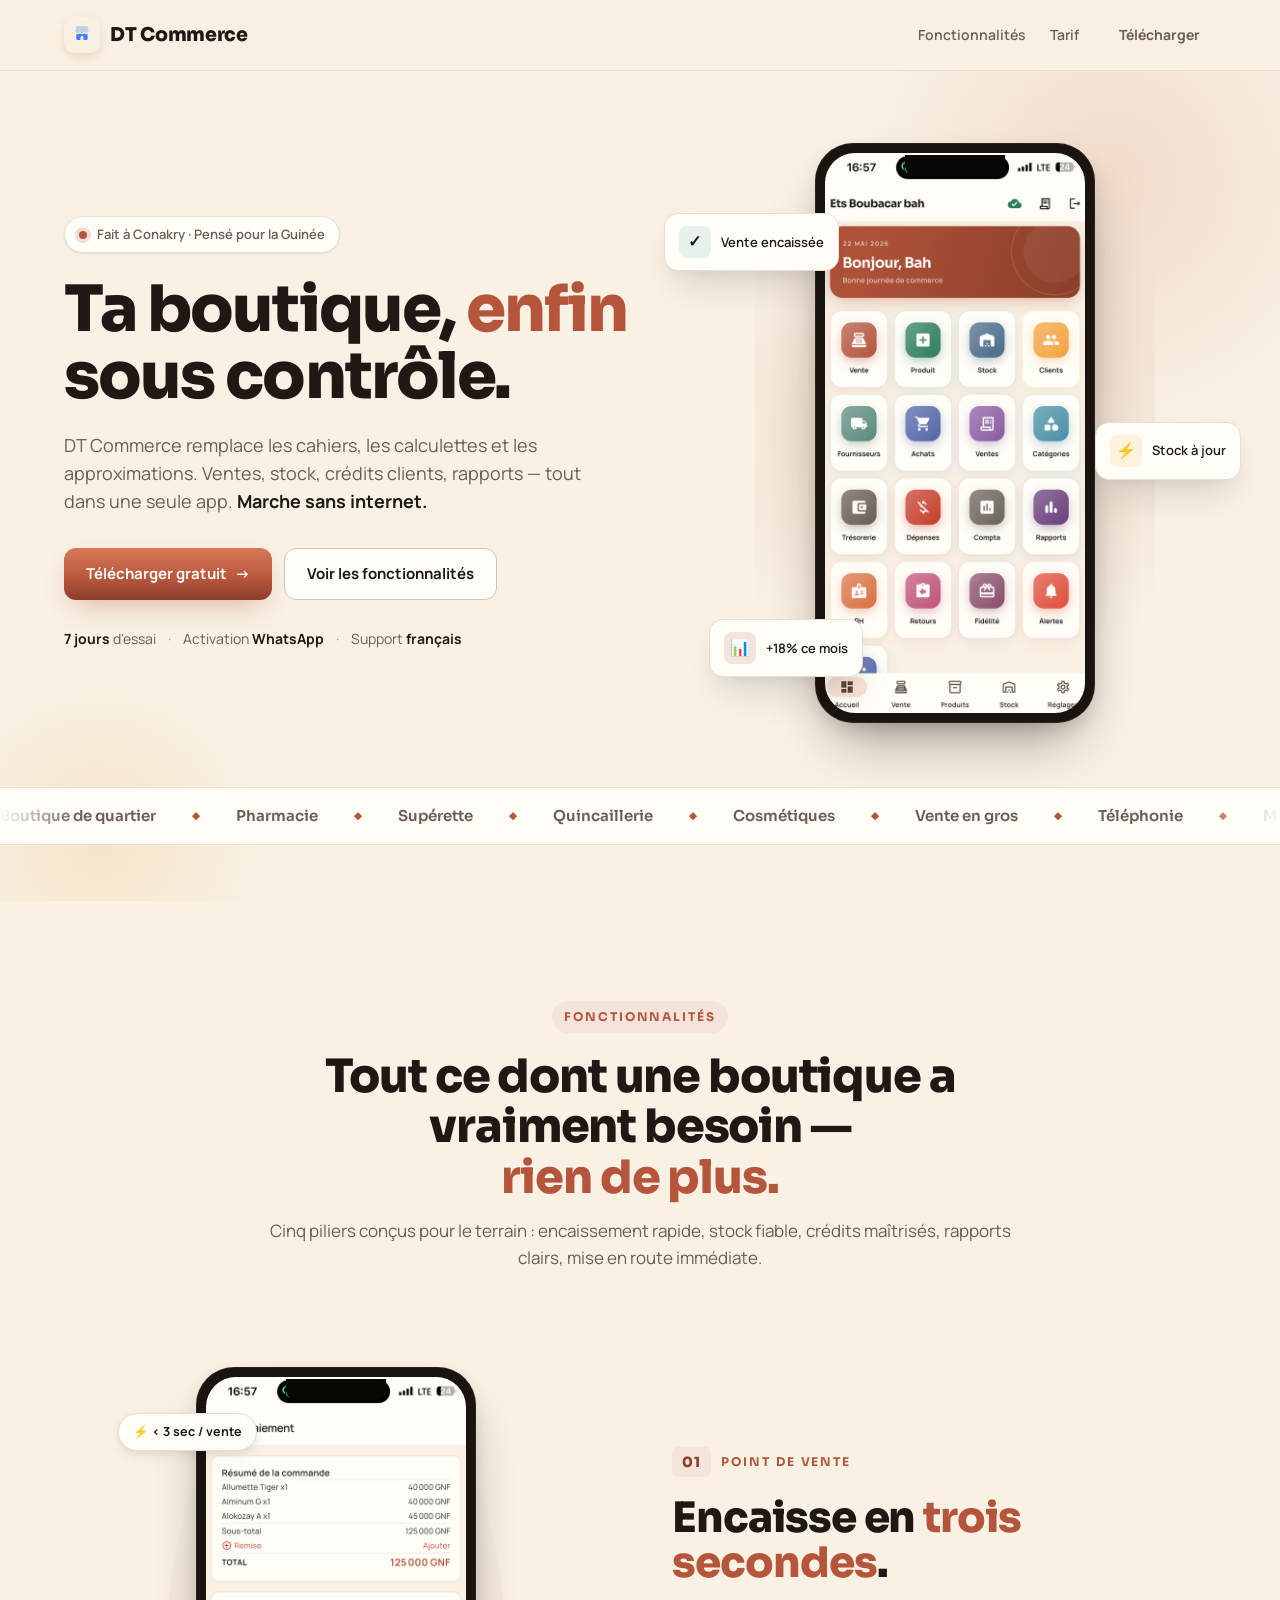
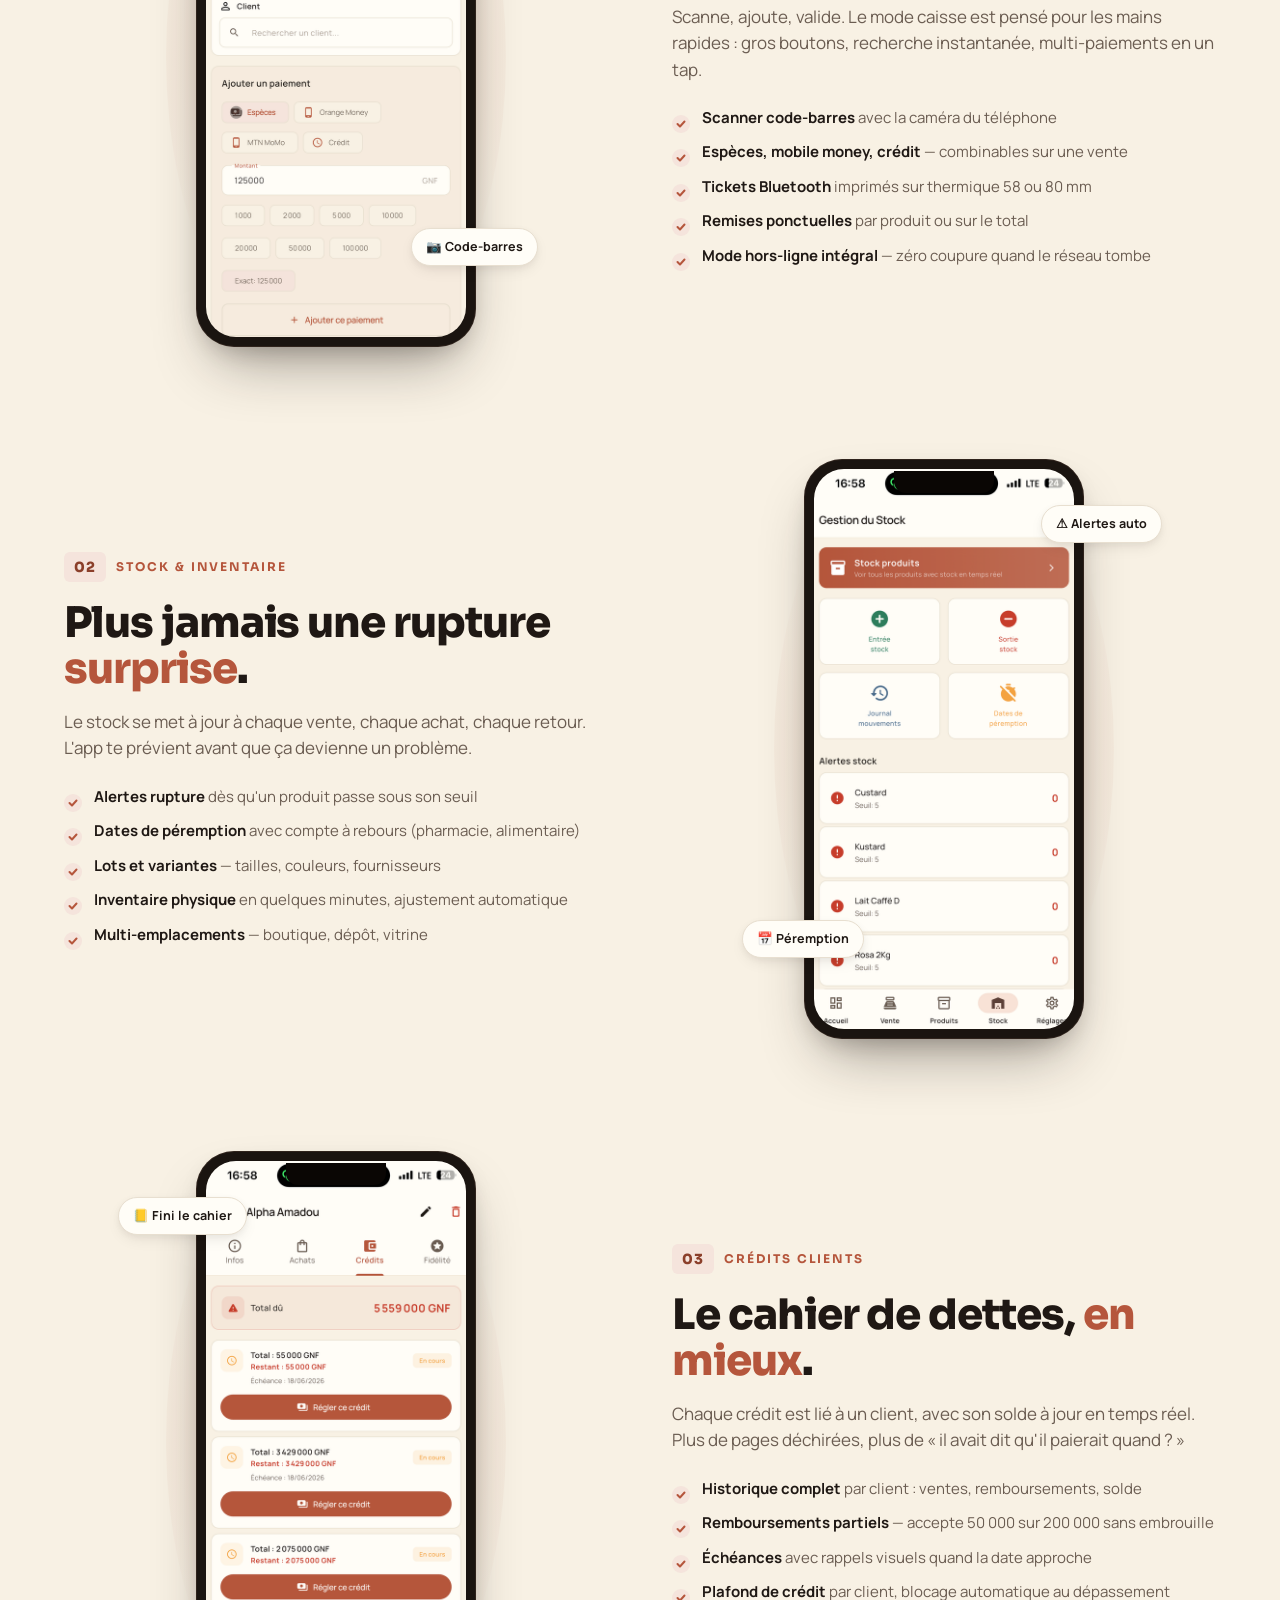
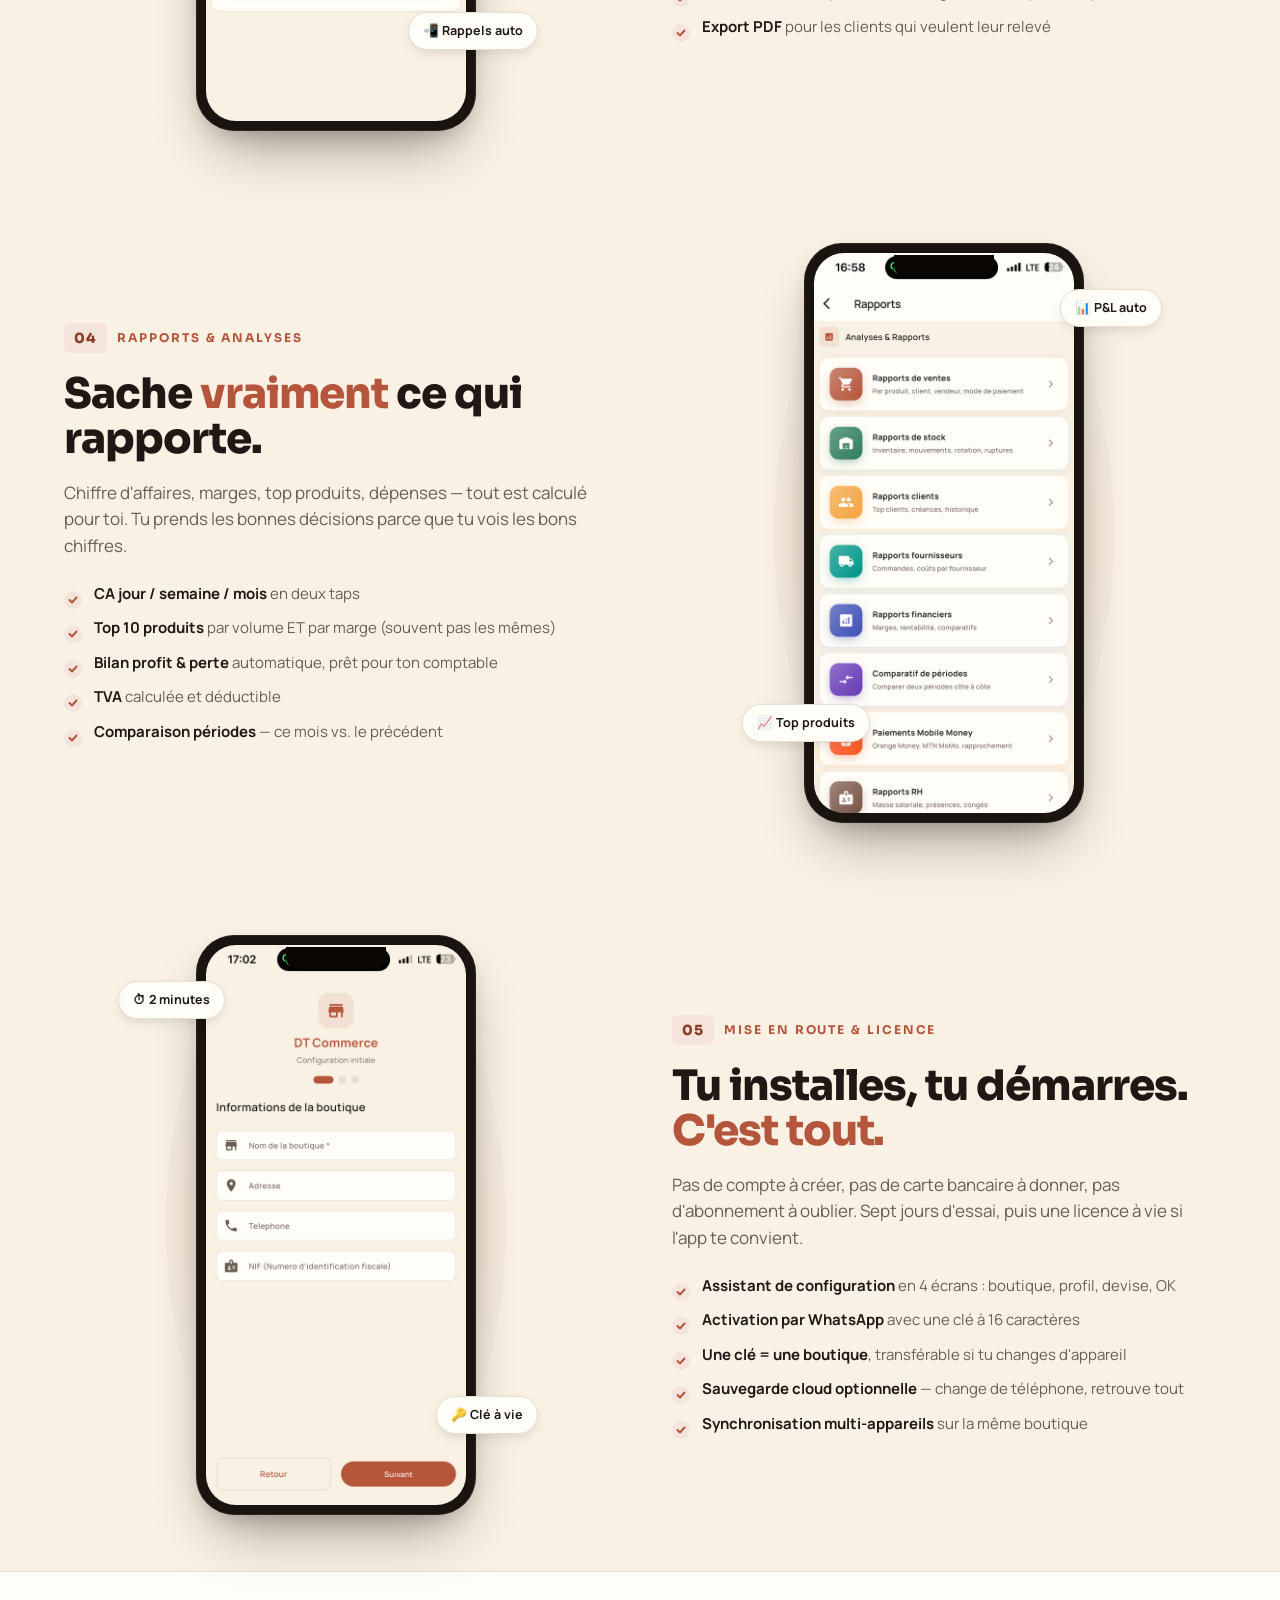
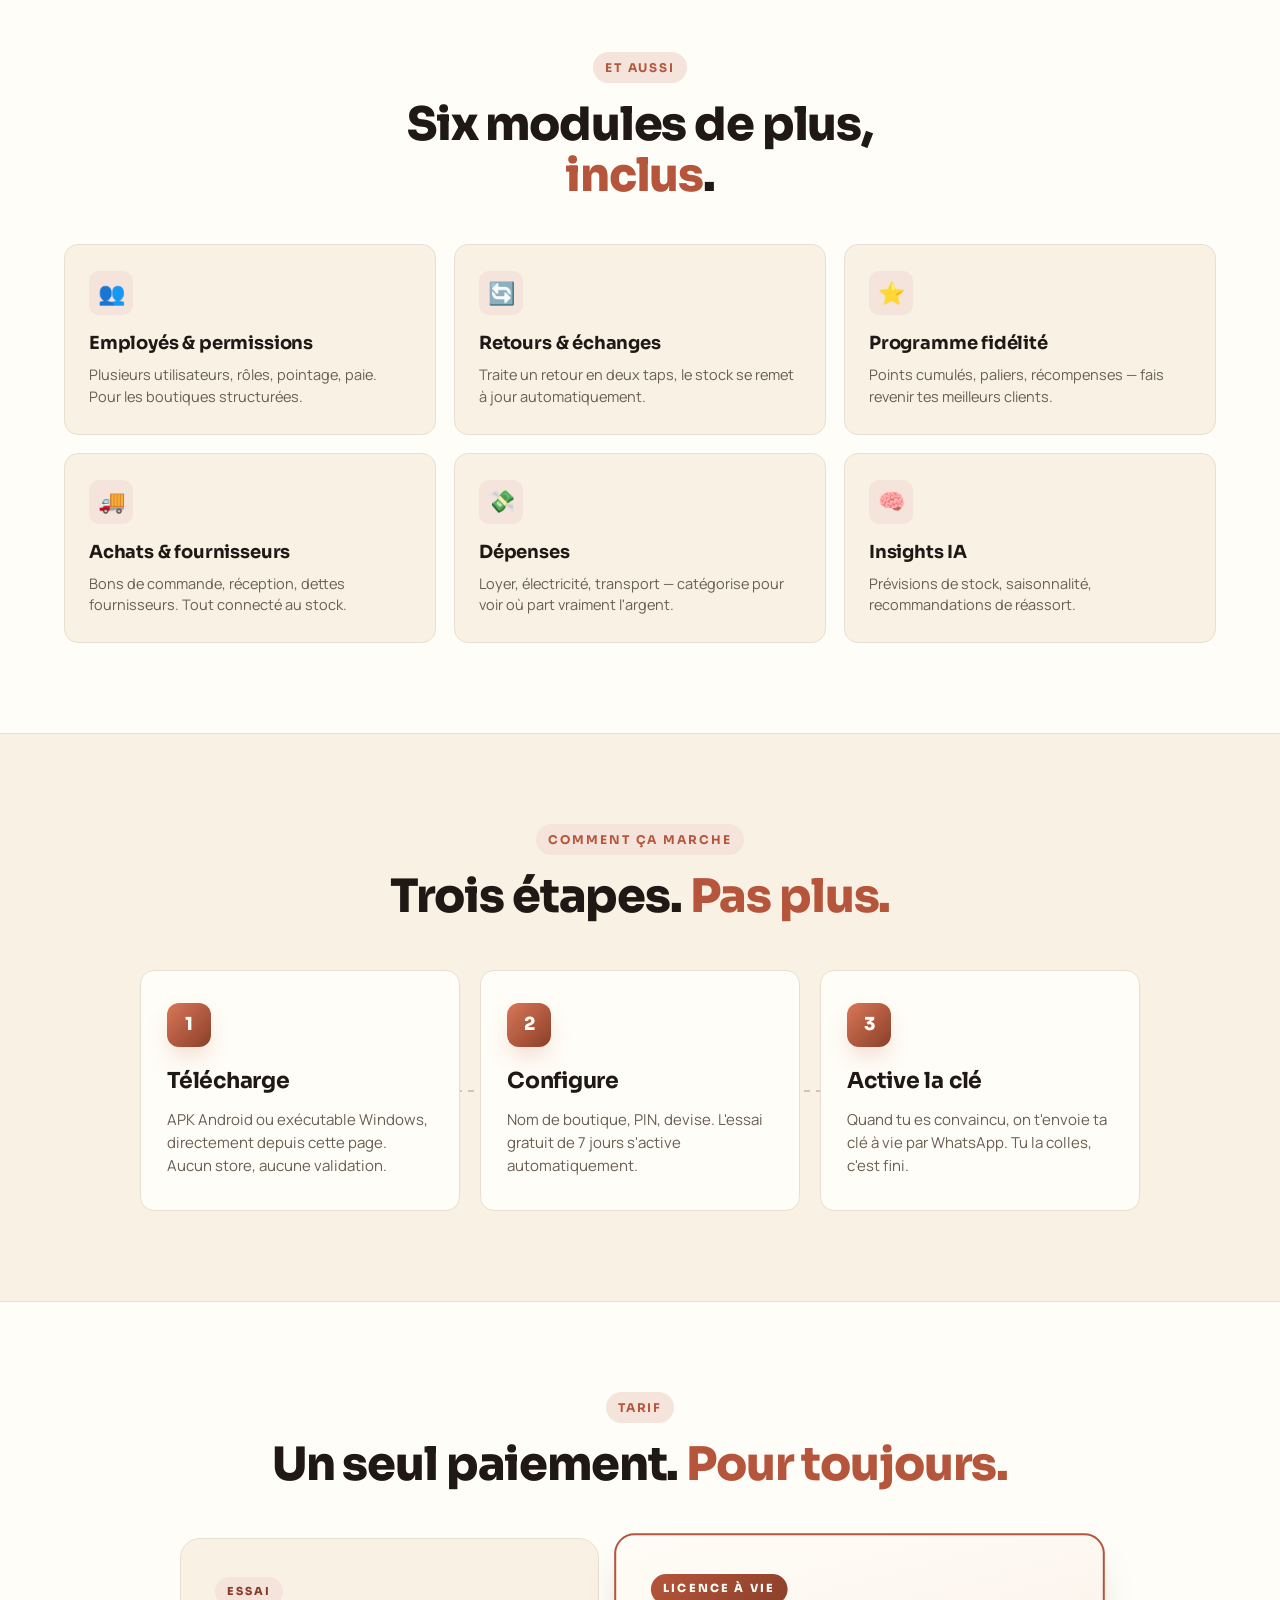
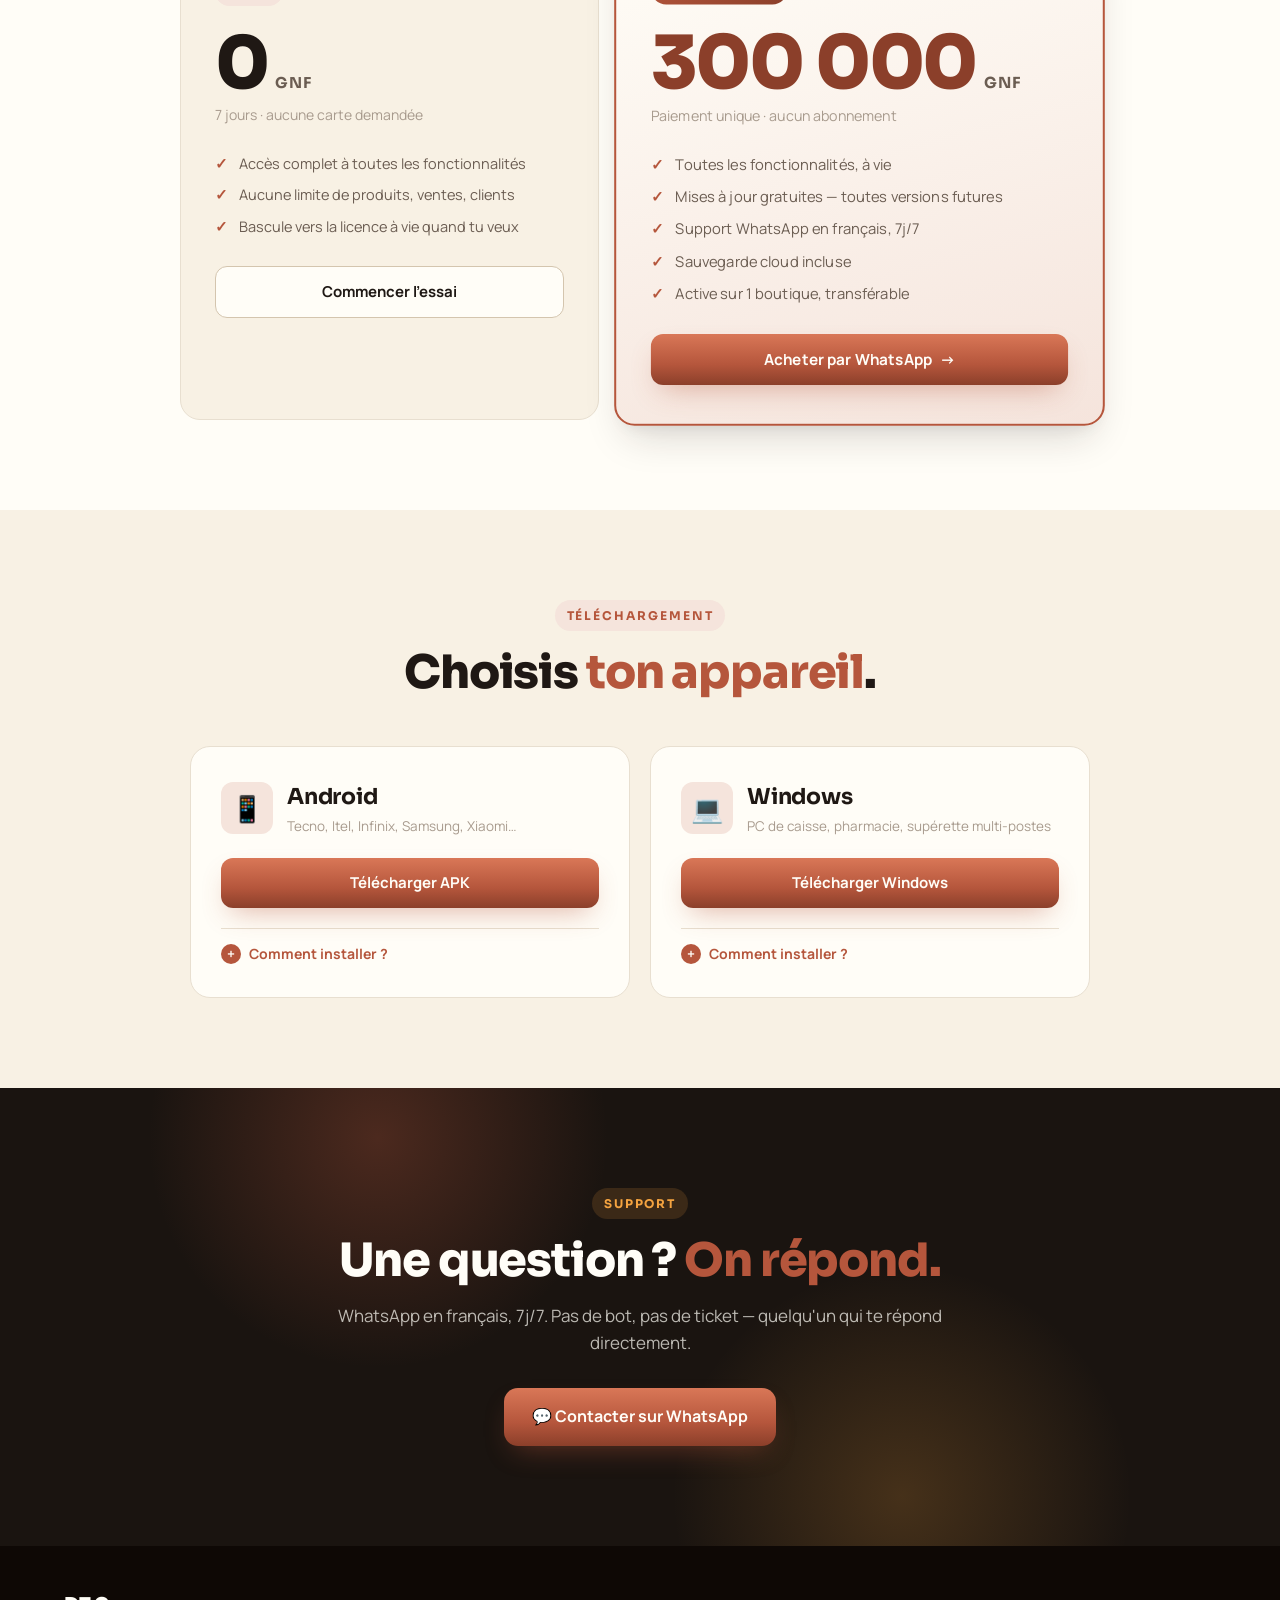
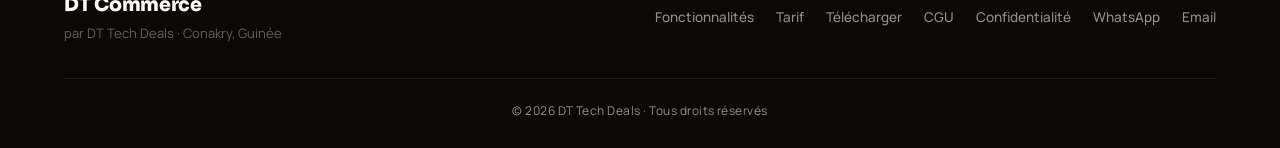
==== commit ecf61d47: "Landing: replace nav SVG mark with real app icon" ====
--- a/index.html
+++ b/index.html
@@ -35,12 +35,7 @@
 <header class="nav">
   <div class="nav-inner">
     <a href="#" class="brand">
-      <span class="brand-mark">
-        <svg viewBox="0 0 24 24" width="20" height="20" fill="none" aria-hidden="true">
-          <path d="M5 5 L12 5 L19 12 L12 19 L5 19 Z" stroke="currentColor" stroke-width="2.5" stroke-linejoin="round"/>
-          <circle cx="12" cy="12" r="2.5" fill="currentColor"/>
-        </svg>
-      </span>
+      <img src="app-icon.png" alt="DT Commerce" class="brand-icon" width="36" height="36">
       <span>DT Commerce</span>
     </a>
     <nav class="nav-links">
--- a/styles.css
+++ b/styles.css
@@ -113,15 +113,13 @@
   color: var(--ink);
 }
 
-.brand-mark {
-  width: 32px;
-  height: 32px;
-  display: grid;
-  place-items: center;
-  background: linear-gradient(135deg, var(--primary-light), var(--primary-dark));
-  color: var(--on-primary);
-  border-radius: 9px;
-  box-shadow: var(--shadow-primary);
+.brand-icon {
+  width: 36px;
+  height: 36px;
+  border-radius: 10px;
+  display: block;
+  object-fit: cover;
+  box-shadow: 0 4px 12px -2px rgba(181, 86, 60, 0.25);
 }
 
 .nav-links {
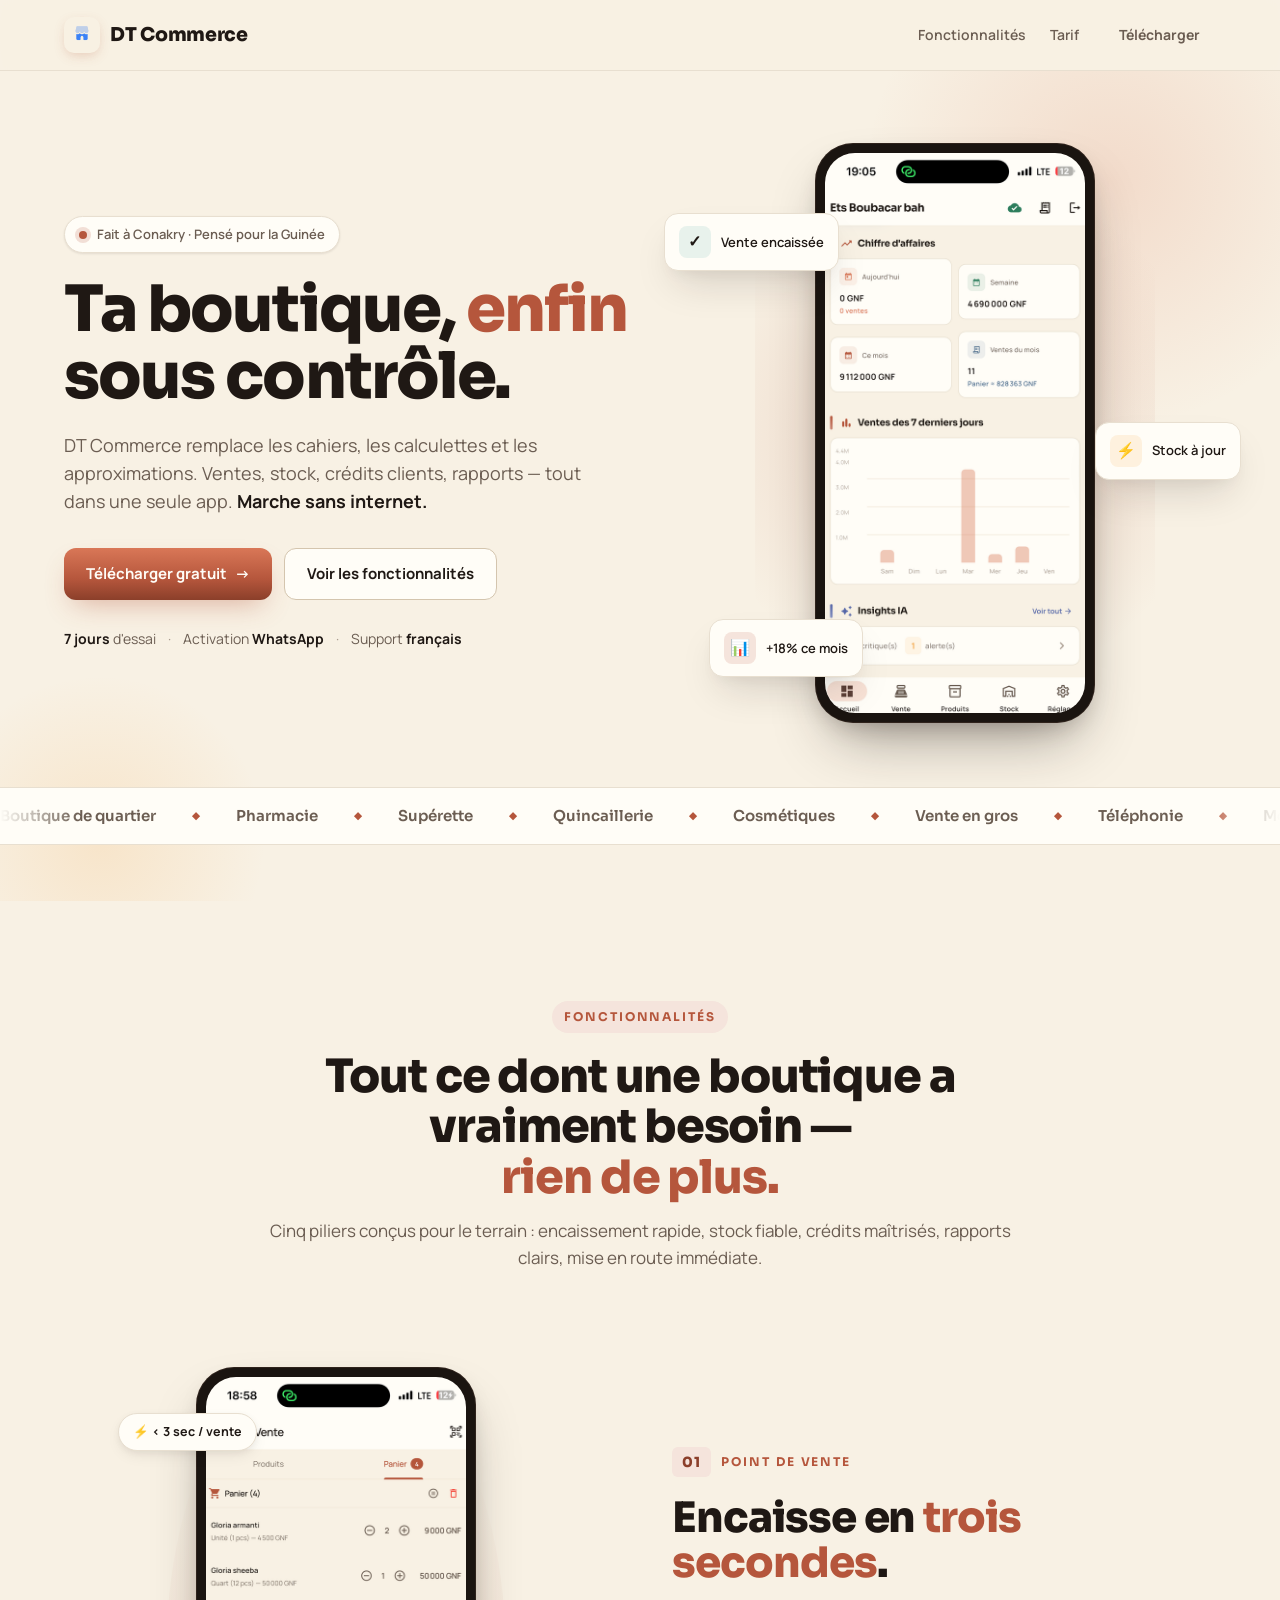
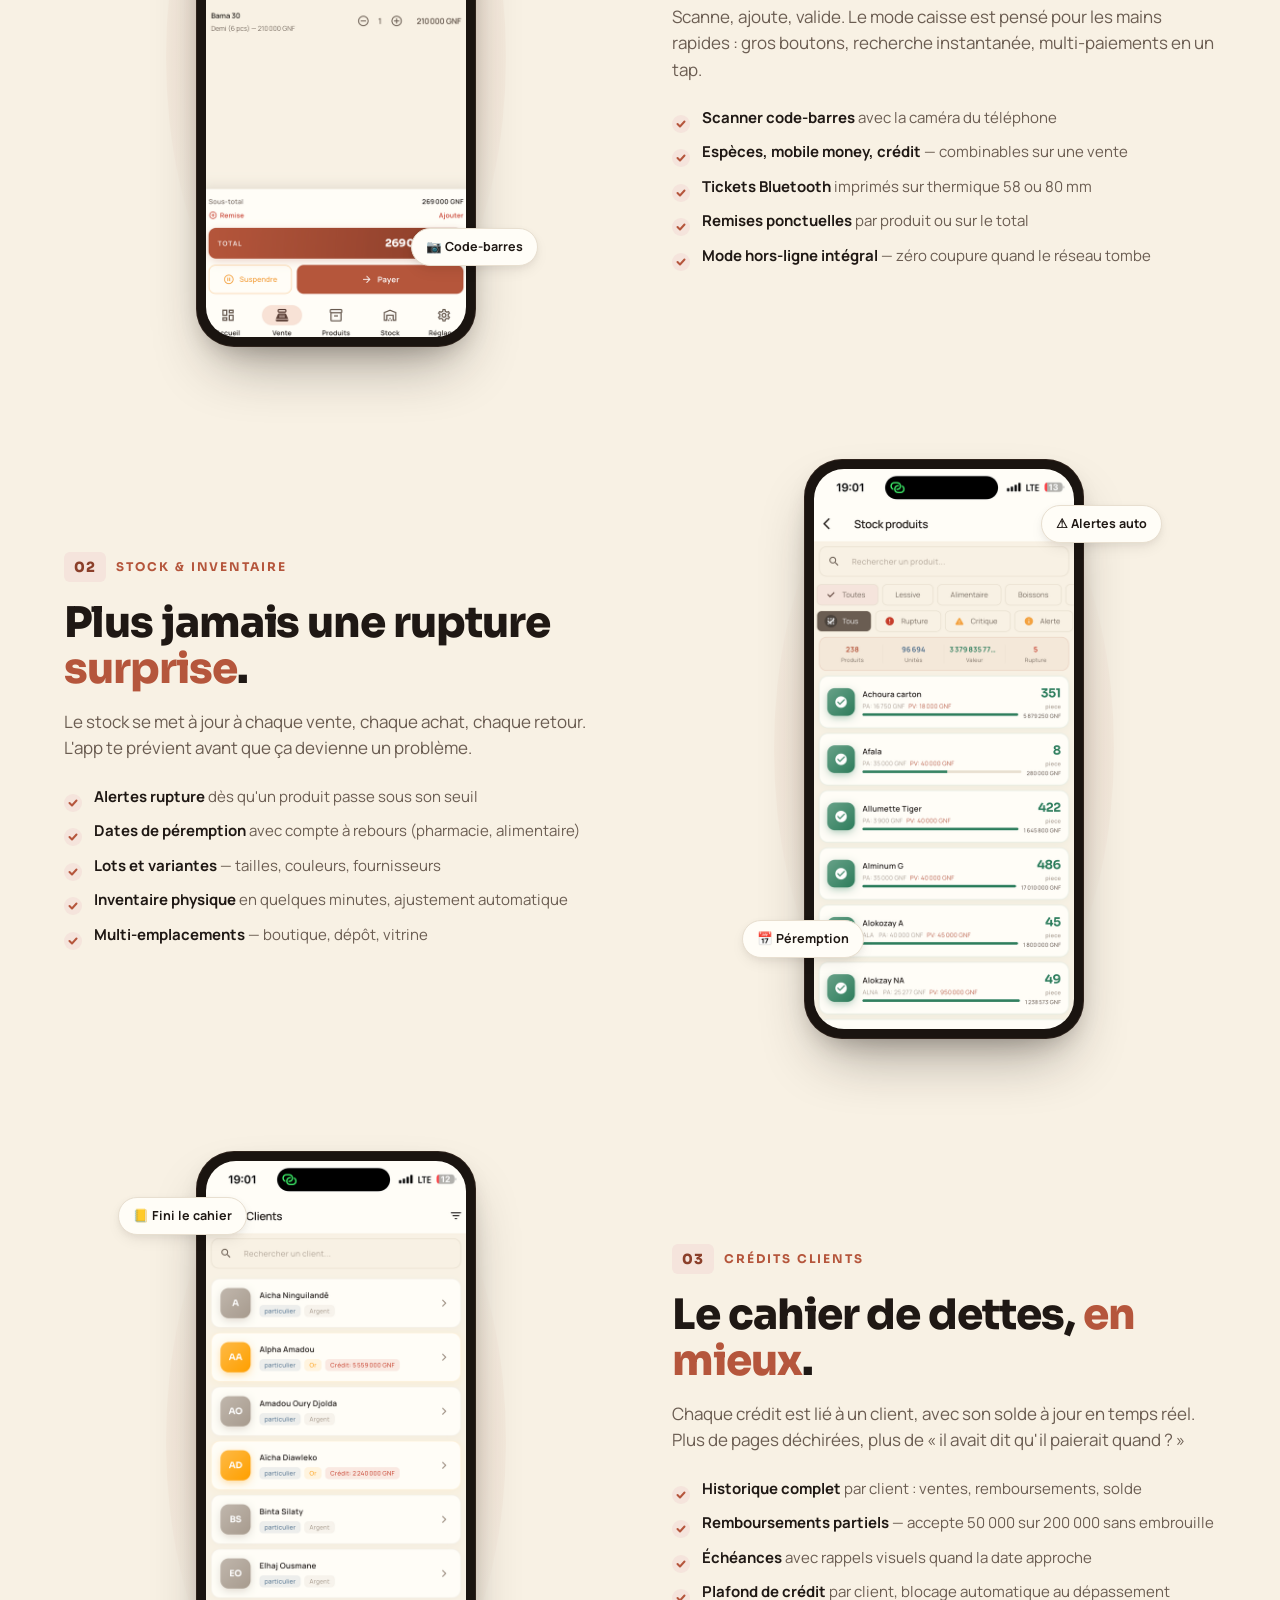
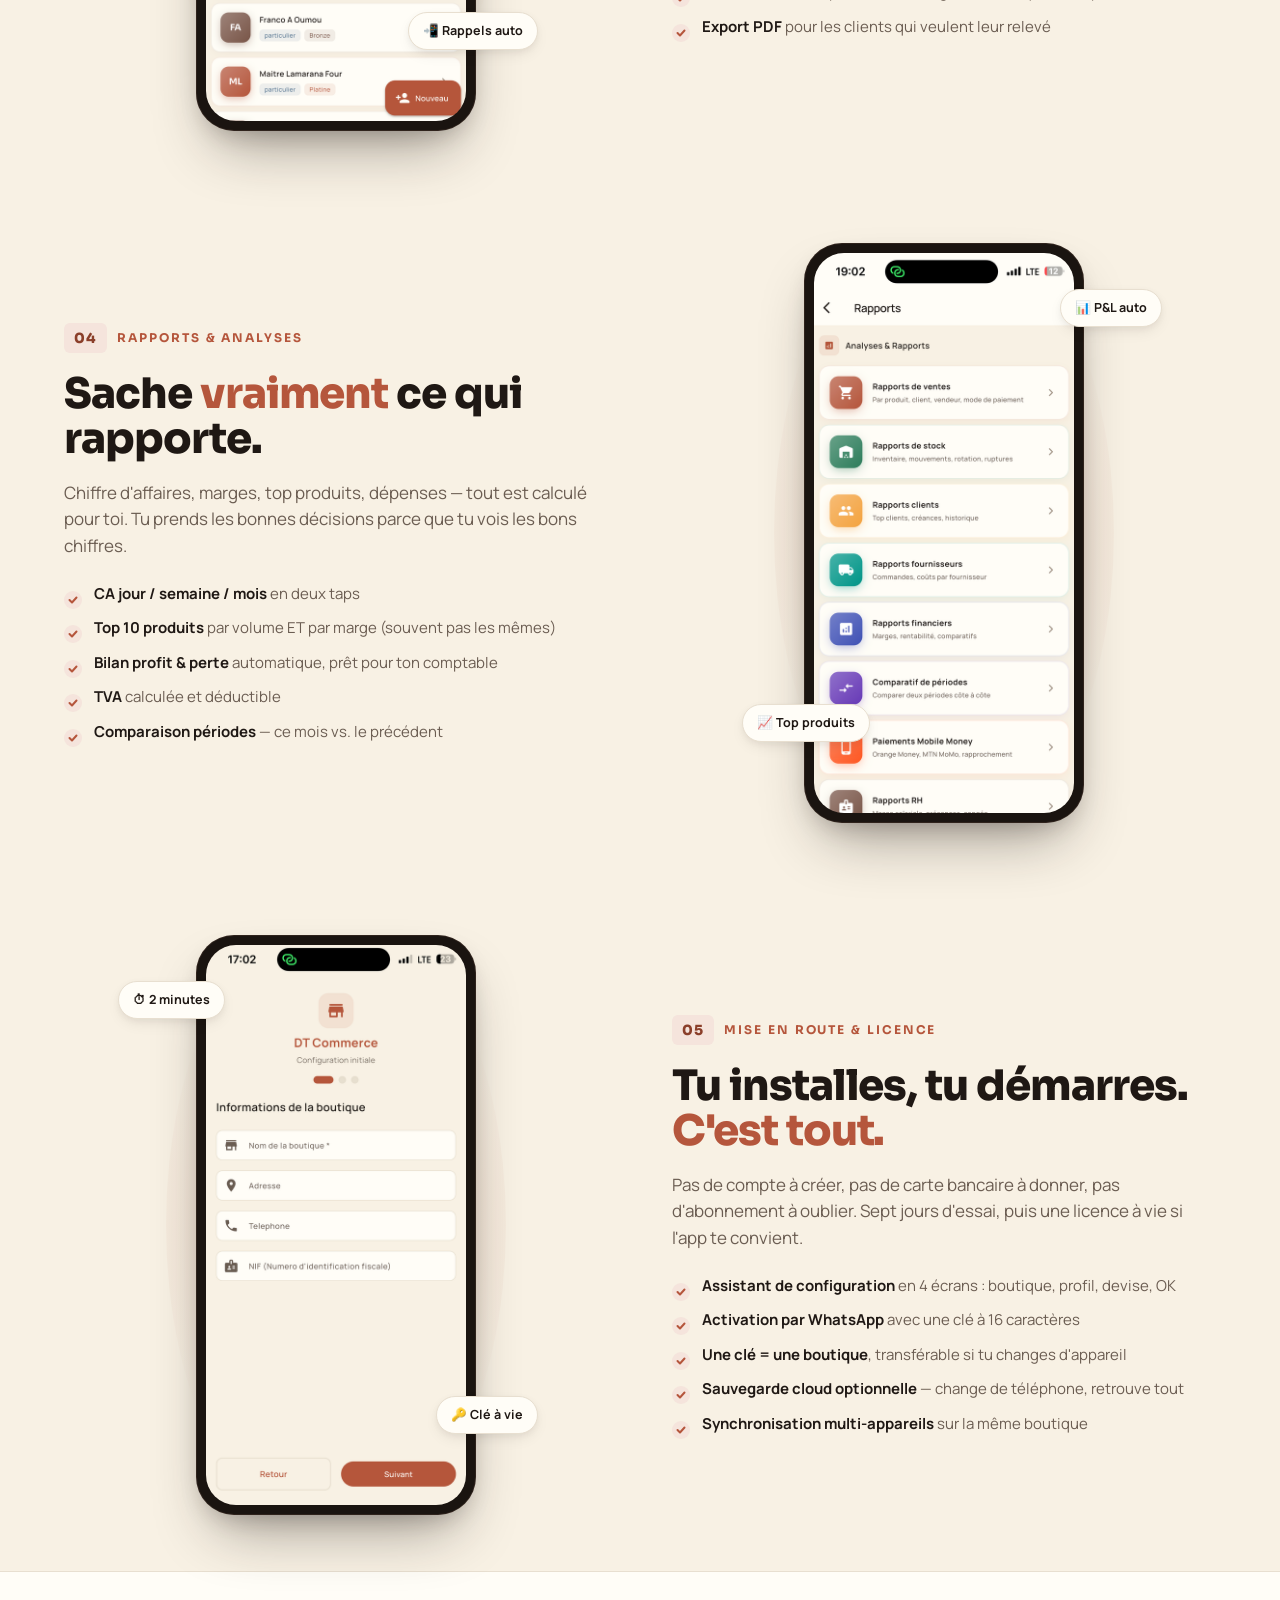
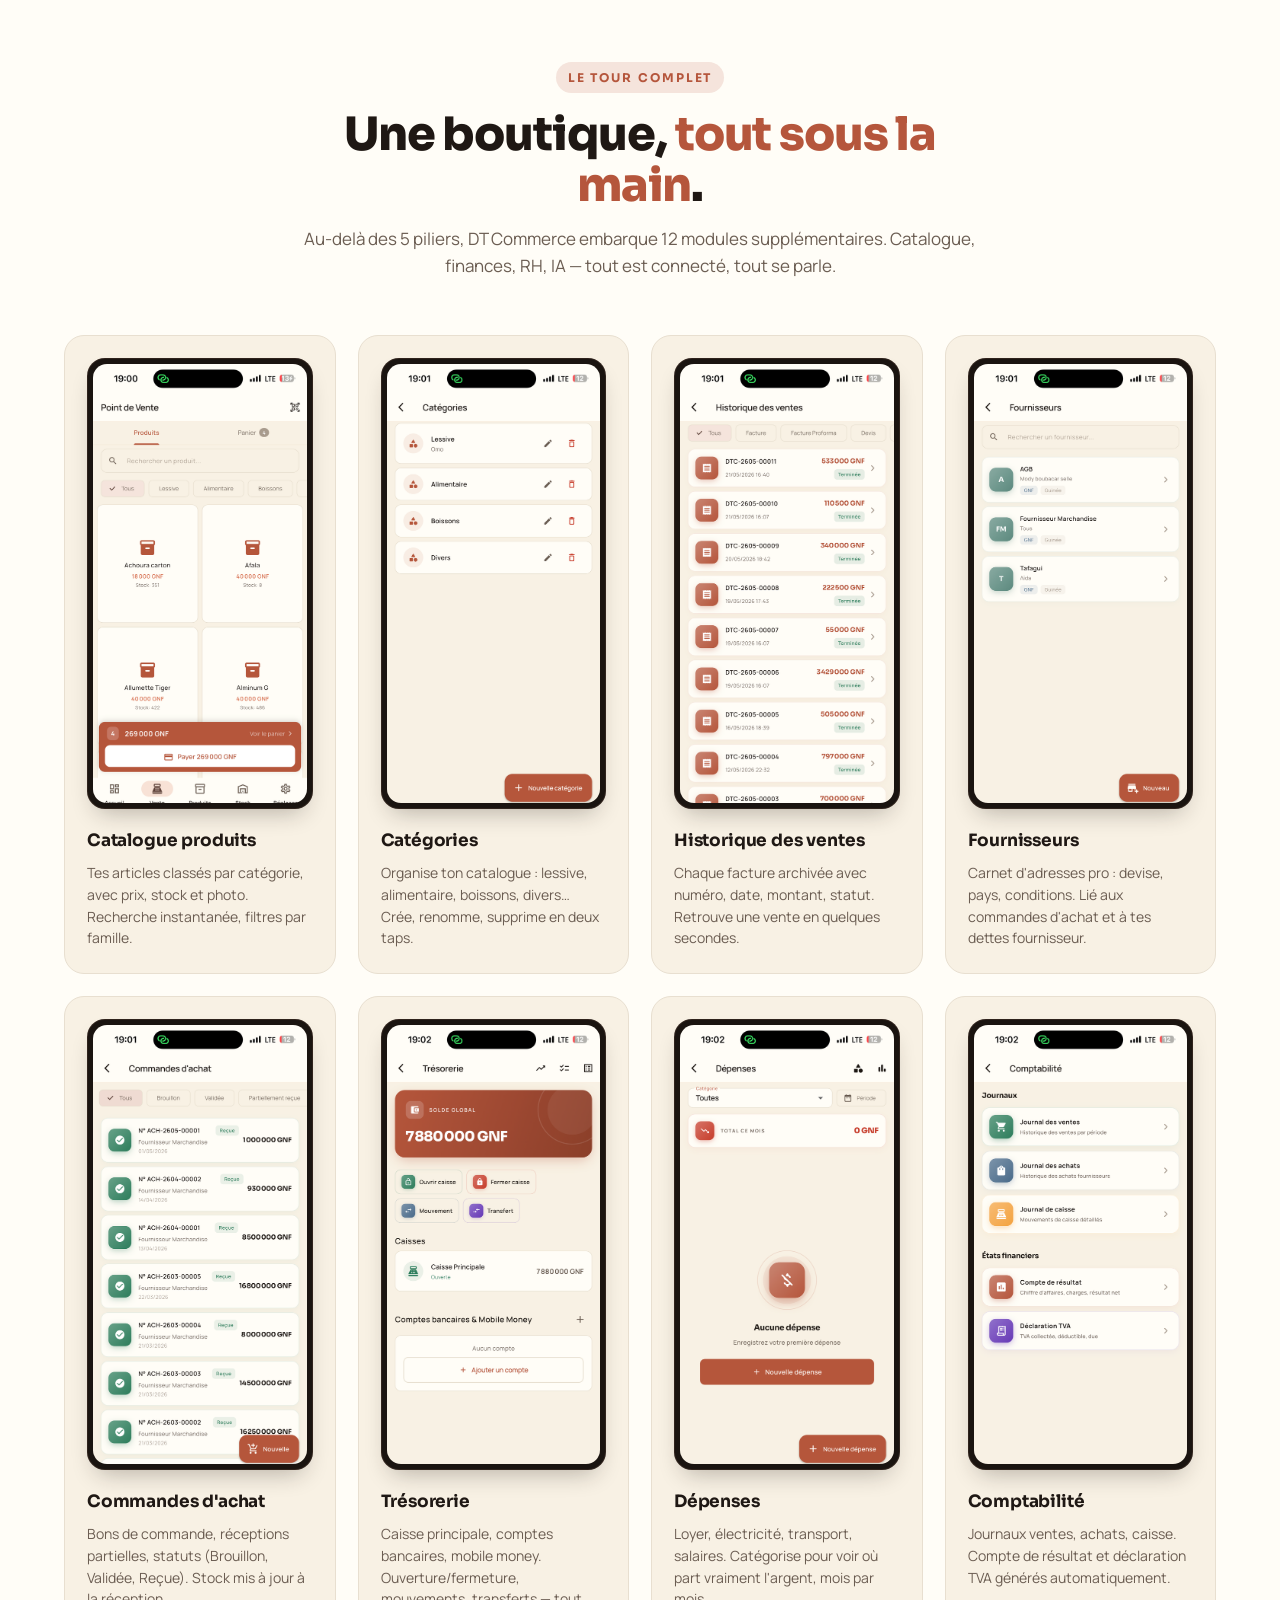
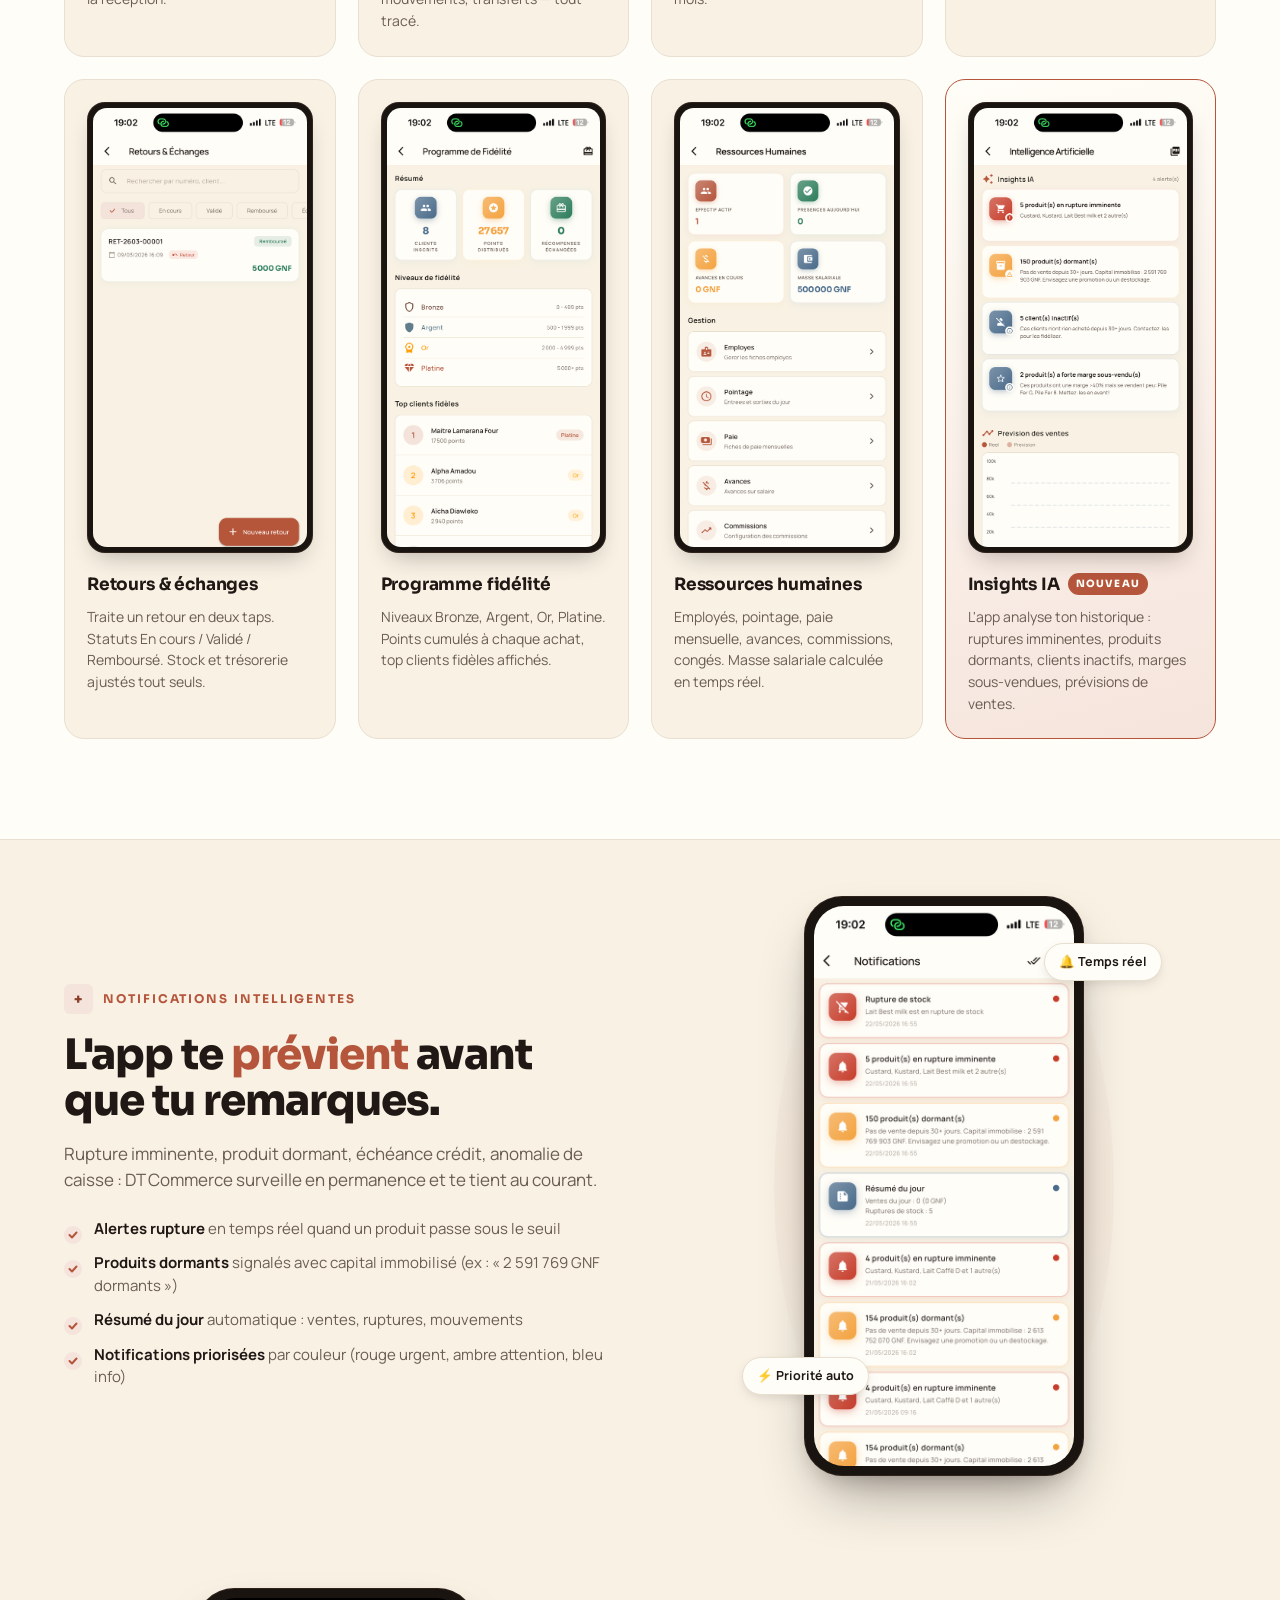
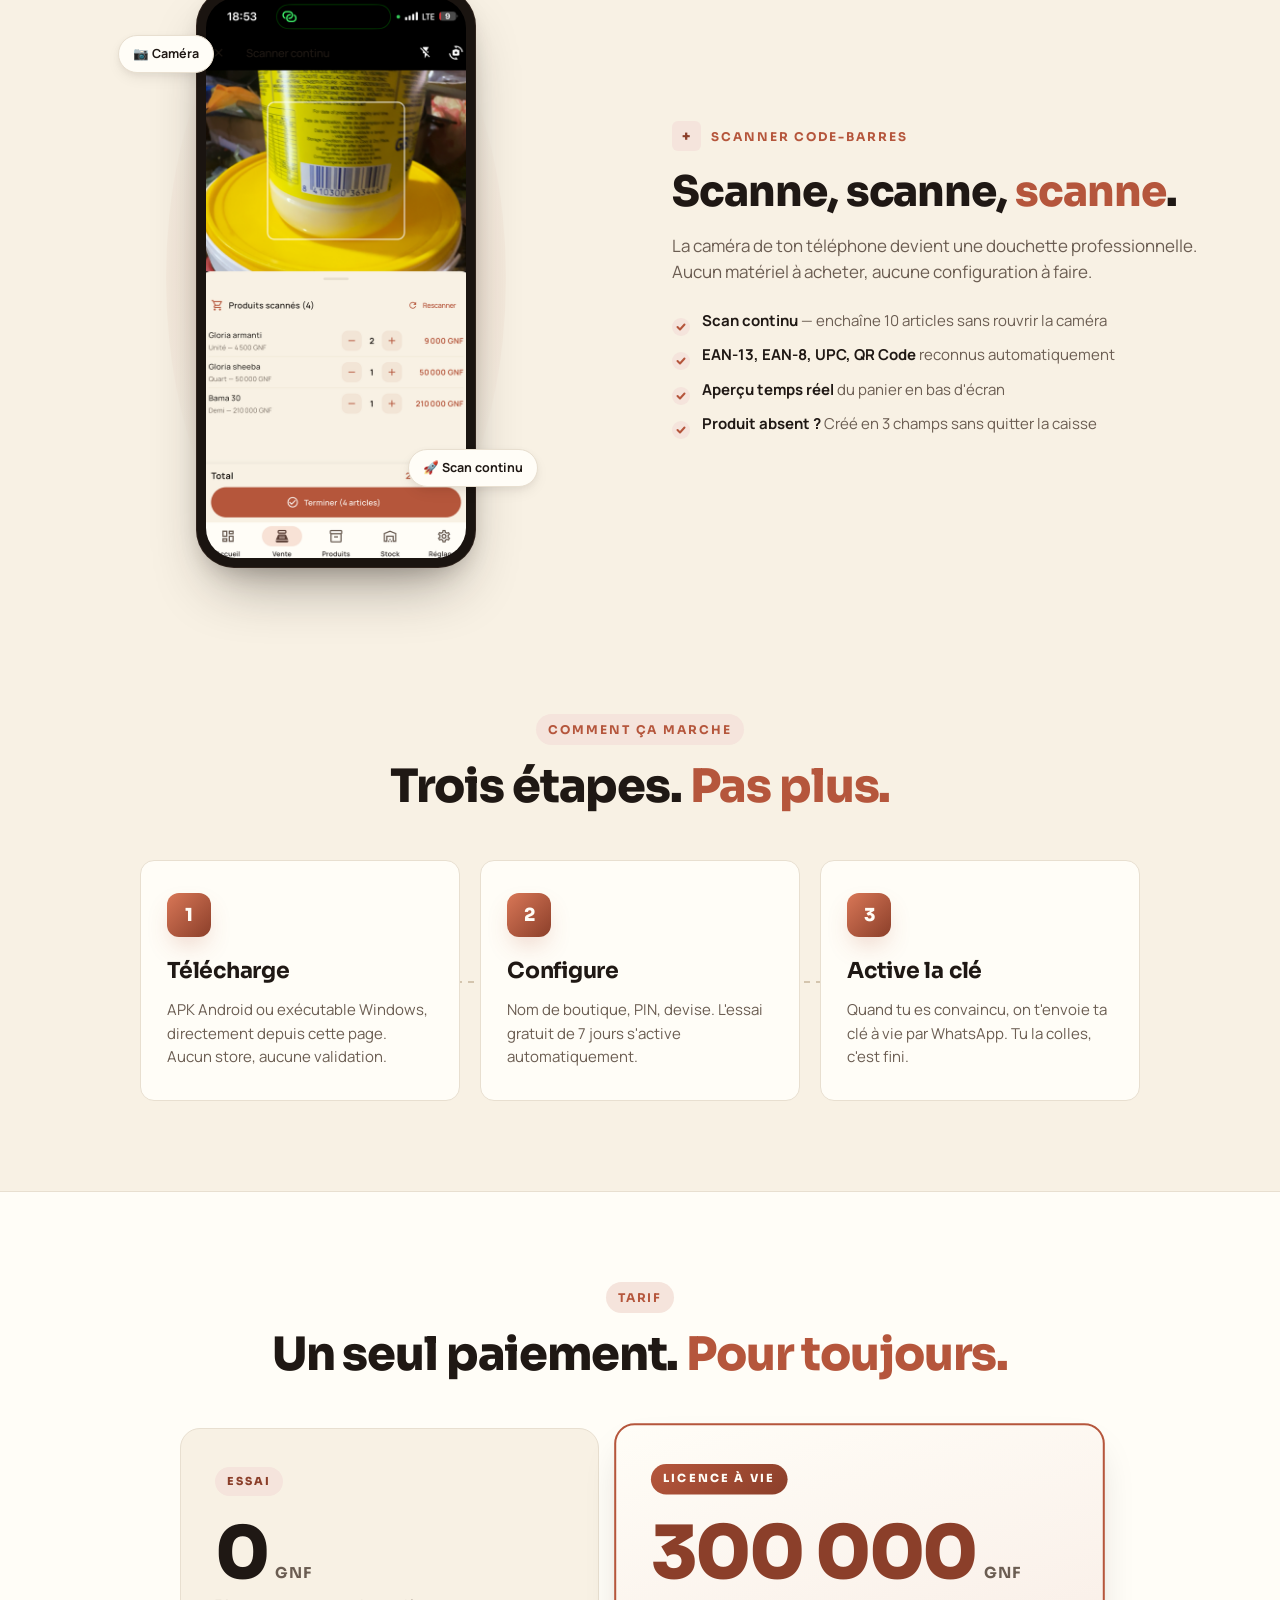
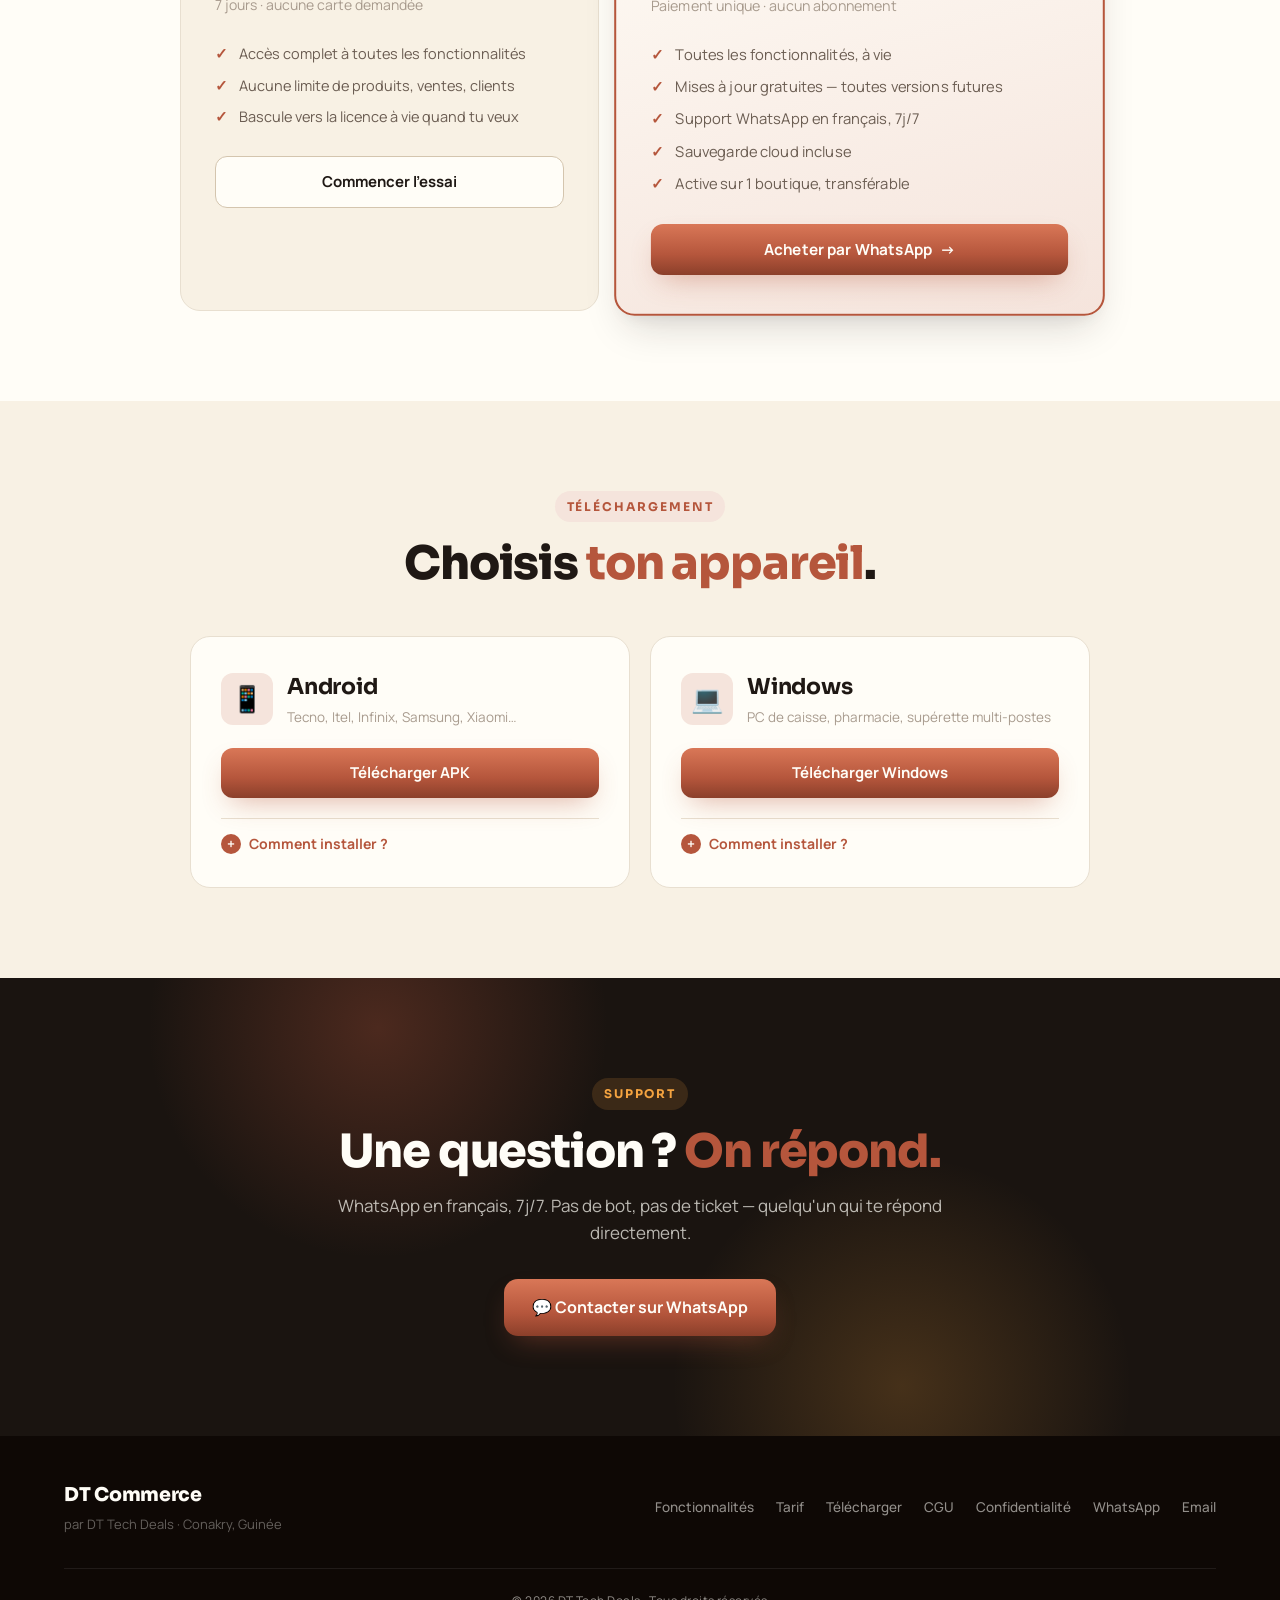
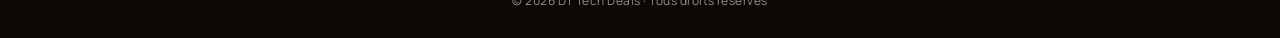
==== commit 7ab6e1ef: "Landing: gallery 12 modules avec vrais screenshots (catalogue, fournisseurs, achats, trésorerie, dép" ====
--- a/index.html
+++ b/index.html
@@ -292,20 +292,151 @@
   </div>
 </section>
 
-<!-- ============ EXTRAS ============ -->
-<section class="extras">
-  <div class="container">
-    <div class="extras-header">
-      <span class="kicker">Et aussi</span>
-      <h2 class="section-title">Six modules de plus, <span class="accent">inclus</span>.</h2>
-    </div>
-    <div class="extras-grid">
-      <div class="extra"><span class="extra-icon">👥</span><h4>Employés &amp; permissions</h4><p>Plusieurs utilisateurs, rôles, pointage, paie. Pour les boutiques structurées.</p></div>
-      <div class="extra"><span class="extra-icon">🔄</span><h4>Retours &amp; échanges</h4><p>Traite un retour en deux taps, le stock se remet à jour automatiquement.</p></div>
-      <div class="extra"><span class="extra-icon">⭐</span><h4>Programme fidélité</h4><p>Points cumulés, paliers, récompenses — fais revenir tes meilleurs clients.</p></div>
-      <div class="extra"><span class="extra-icon">🚚</span><h4>Achats &amp; fournisseurs</h4><p>Bons de commande, réception, dettes fournisseurs. Tout connecté au stock.</p></div>
-      <div class="extra"><span class="extra-icon">💸</span><h4>Dépenses</h4><p>Loyer, électricité, transport — catégorise pour voir où part vraiment l'argent.</p></div>
-      <div class="extra"><span class="extra-icon">🧠</span><h4>Insights IA</h4><p>Prévisions de stock, saisonnalité, recommandations de réassort.</p></div>
+<!-- ============ GALLERY — 12 modules ============ -->
+<section class="gallery">
+  <div class="container">
+    <div class="gallery-header">
+      <span class="kicker">Le tour complet</span>
+      <h2 class="section-title">Une boutique, <span class="accent">tout sous la main</span>.</h2>
+      <p class="section-sub">Au-delà des 5 piliers, DT Commerce embarque 12 modules supplémentaires. Catalogue, finances, RH, IA — tout est connecté, tout se parle.</p>
+    </div>
+    <div class="gallery-grid">
+
+      <article class="g-card">
+        <div class="g-shot"><img src="screenshots/pos-catalogue.png" alt="Catalogue produits"></div>
+        <h4>Catalogue produits</h4>
+        <p>Tes articles classés par catégorie, avec prix, stock et photo. Recherche instantanée, filtres par famille.</p>
+      </article>
+
+      <article class="g-card">
+        <div class="g-shot"><img src="screenshots/categories.png" alt="Catégories"></div>
+        <h4>Catégories</h4>
+        <p>Organise ton catalogue : lessive, alimentaire, boissons, divers… Crée, renomme, supprime en deux taps.</p>
+      </article>
+
+      <article class="g-card">
+        <div class="g-shot"><img src="screenshots/ventes.png" alt="Historique des ventes"></div>
+        <h4>Historique des ventes</h4>
+        <p>Chaque facture archivée avec numéro, date, montant, statut. Retrouve une vente en quelques secondes.</p>
+      </article>
+
+      <article class="g-card">
+        <div class="g-shot"><img src="screenshots/fournisseurs.png" alt="Fournisseurs"></div>
+        <h4>Fournisseurs</h4>
+        <p>Carnet d'adresses pro : devise, pays, conditions. Lié aux commandes d'achat et à tes dettes fournisseur.</p>
+      </article>
+
+      <article class="g-card">
+        <div class="g-shot"><img src="screenshots/achats.png" alt="Commandes d'achat"></div>
+        <h4>Commandes d'achat</h4>
+        <p>Bons de commande, réceptions partielles, statuts (Brouillon, Validée, Reçue). Stock mis à jour à la réception.</p>
+      </article>
+
+      <article class="g-card">
+        <div class="g-shot"><img src="screenshots/tresorerie.png" alt="Trésorerie"></div>
+        <h4>Trésorerie</h4>
+        <p>Caisse principale, comptes bancaires, mobile money. Ouverture/fermeture, mouvements, transferts — tout tracé.</p>
+      </article>
+
+      <article class="g-card">
+        <div class="g-shot"><img src="screenshots/depenses.png" alt="Dépenses"></div>
+        <h4>Dépenses</h4>
+        <p>Loyer, électricité, transport, salaires. Catégorise pour voir où part vraiment l'argent, mois par mois.</p>
+      </article>
+
+      <article class="g-card">
+        <div class="g-shot"><img src="screenshots/comptabilite.png" alt="Comptabilité"></div>
+        <h4>Comptabilité</h4>
+        <p>Journaux ventes, achats, caisse. Compte de résultat et déclaration TVA générés automatiquement.</p>
+      </article>
+
+      <article class="g-card">
+        <div class="g-shot"><img src="screenshots/retours.png" alt="Retours &amp; échanges"></div>
+        <h4>Retours &amp; échanges</h4>
+        <p>Traite un retour en deux taps. Statuts En cours / Validé / Remboursé. Stock et trésorerie ajustés tout seuls.</p>
+      </article>
+
+      <article class="g-card">
+        <div class="g-shot"><img src="screenshots/fidelite.png" alt="Programme fidélité"></div>
+        <h4>Programme fidélité</h4>
+        <p>Niveaux Bronze, Argent, Or, Platine. Points cumulés à chaque achat, top clients fidèles affichés.</p>
+      </article>
+
+      <article class="g-card">
+        <div class="g-shot"><img src="screenshots/rh.png" alt="Ressources humaines"></div>
+        <h4>Ressources humaines</h4>
+        <p>Employés, pointage, paie mensuelle, avances, commissions, congés. Masse salariale calculée en temps réel.</p>
+      </article>
+
+      <article class="g-card highlight">
+        <div class="g-shot"><img src="screenshots/ia.png" alt="Intelligence artificielle"></div>
+        <h4>Insights IA <span class="g-pill">Nouveau</span></h4>
+        <p>L'app analyse ton historique : ruptures imminentes, produits dormants, clients inactifs, marges sous-vendues, prévisions de ventes.</p>
+      </article>
+
+    </div>
+  </div>
+</section>
+
+<!-- ============ SECONDARY FEATURES — Notifications + Scanner ============ -->
+<section class="feature feature-right">
+  <div class="container">
+    <div class="feature-inner">
+      <div class="feature-text">
+        <span class="chapter"><span class="chapter-num">+</span> Notifications intelligentes</span>
+        <h3 class="feature-title">L'app te <span class="accent">prévient</span> avant que tu remarques.</h3>
+        <p class="feature-lead">
+          Rupture imminente, produit dormant, échéance crédit, anomalie de caisse :
+          DT Commerce surveille en permanence et te tient au courant.
+        </p>
+        <ul class="bullets">
+          <li><b>Alertes rupture</b> en temps réel quand un produit passe sous le seuil</li>
+          <li><b>Produits dormants</b> signalés avec capital immobilisé (ex : « 2 591 769 GNF dormants »)</li>
+          <li><b>Résumé du jour</b> automatique : ventes, ruptures, mouvements</li>
+          <li><b>Notifications priorisées</b> par couleur (rouge urgent, ambre attention, bleu info)</li>
+        </ul>
+      </div>
+      <div class="feature-media">
+        <div class="feature-media-inner">
+          <div class="feature-blob"></div>
+          <div class="phone-frame">
+            <img src="screenshots/notifications.png" alt="Centre de notifications DT Commerce">
+          </div>
+          <div class="feature-tag tag-a">🔔 Temps réel</div>
+          <div class="feature-tag tag-b">⚡ Priorité auto</div>
+        </div>
+      </div>
+    </div>
+  </div>
+</section>
+
+<section class="feature">
+  <div class="container">
+    <div class="feature-inner">
+      <div class="feature-media">
+        <div class="feature-media-inner">
+          <div class="feature-blob"></div>
+          <div class="phone-frame">
+            <img src="screenshots/pos-scan.png" alt="Scanner code-barres DT Commerce">
+          </div>
+          <div class="feature-tag tag-a">📷 Caméra</div>
+          <div class="feature-tag tag-b">🚀 Scan continu</div>
+        </div>
+      </div>
+      <div class="feature-text">
+        <span class="chapter"><span class="chapter-num">+</span> Scanner code-barres</span>
+        <h3 class="feature-title">Scanne, scanne, <span class="accent">scanne</span>.</h3>
+        <p class="feature-lead">
+          La caméra de ton téléphone devient une douchette professionnelle.
+          Aucun matériel à acheter, aucune configuration à faire.
+        </p>
+        <ul class="bullets">
+          <li><b>Scan continu</b> — enchaîne 10 articles sans rouvrir la caméra</li>
+          <li><b>EAN-13, EAN-8, UPC, QR Code</b> reconnus automatiquement</li>
+          <li><b>Aperçu temps réel</b> du panier en bas d'écran</li>
+          <li><b>Produit absent ?</b> Créé en 3 champs sans quitter la caisse</li>
+        </ul>
+      </div>
     </div>
   </div>
 </section>
--- a/styles.css
+++ b/styles.css
@@ -387,18 +387,7 @@
     inset 0 0 0 1px rgba(232,164,140,0.10);
   position: relative;
 }
-.phone-frame::before {
-  content: "";
-  position: absolute;
-  top: 12px;
-  left: 50%;
-  transform: translateX(-50%);
-  width: 100px;
-  height: 22px;
-  background: #0A0604;
-  border-radius: 0 0 12px 12px;
-  z-index: 3;
-}
+/* notch removed: status bar already present in screenshots */
 .phone-frame img {
   width: 100%;
   height: 100%;
@@ -552,51 +541,91 @@
 }
 .bullets b { color: var(--ink); font-weight: 700; }
 
-/* === EXTRAS === */
-.extras {
-  padding: 80px 0 90px;
+/* === GALLERY (12 modules) === */
+.gallery {
+  padding: 90px 0 100px;
   background: var(--surface);
   border-top: 1px solid var(--line);
   border-bottom: 1px solid var(--line);
+}
+.gallery-header {
+  max-width: 720px;
+  margin: 0 auto 56px;
   text-align: center;
 }
-.extras-header { max-width: 600px; margin: 0 auto 44px; }
-.extras-grid {
+.gallery-grid {
   display: grid;
-  grid-template-columns: repeat(3, 1fr);
-  gap: 18px;
-  text-align: left;
-}
-.extra {
+  grid-template-columns: repeat(4, 1fr);
+  gap: 22px;
+}
+.g-card {
   background: var(--bg);
-  padding: 26px 24px;
-  border-radius: var(--radius-md);
   border: 1px solid var(--line);
-  transition: transform .25s, box-shadow .25s, border-color .25s;
-}
-.extra:hover {
-  transform: translateY(-3px);
+  border-radius: var(--radius-lg);
+  padding: 22px 22px 24px;
+  transition: transform .3s ease, box-shadow .3s ease, border-color .3s ease;
+  display: flex;
+  flex-direction: column;
+}
+.g-card:hover {
+  transform: translateY(-5px);
   border-color: var(--primary);
-  box-shadow: var(--shadow-md);
-}
-.extra-icon {
-  display: inline-grid;
-  place-items: center;
-  width: 44px; height: 44px;
-  font-size: 22px;
-  background: var(--primary-bg);
-  border-radius: 10px;
-  margin-bottom: 14px;
-}
-.extra h4 {
+  box-shadow: var(--shadow-lg);
+}
+.g-card.highlight {
+  background: linear-gradient(165deg, var(--surface) 0%, var(--primary-bg) 100%);
+  border-color: var(--primary);
+}
+.g-shot {
+  width: 100%;
+  aspect-ratio: 9 / 18;
+  margin-bottom: 18px;
+  border-radius: 18px;
+  overflow: hidden;
+  background: #1A1410;
+  padding: 6px;
+  box-shadow:
+    0 12px 24px -10px rgba(31,24,20,0.32),
+    inset 0 0 0 1px rgba(232,164,140,0.10);
+  position: relative;
+}
+.g-shot img {
+  width: 100%;
+  height: 100%;
+  object-fit: cover;
+  object-position: top center;
+  border-radius: 14px;
+  display: block;
+}
+.g-card h4 {
   font-family: 'Sora', sans-serif;
   font-weight: 700;
-  font-size: 18px;
+  font-size: 17px;
   letter-spacing: -0.01em;
-  margin-bottom: 6px;
-  color: var(--ink);
-}
-.extra p { color: var(--ink-soft); font-size: 14.5px; line-height: 1.5; }
+  color: var(--ink);
+  margin-bottom: 8px;
+  display: flex;
+  align-items: center;
+  gap: 8px;
+  flex-wrap: wrap;
+}
+.g-pill {
+  display: inline-block;
+  font-family: 'Sora', sans-serif;
+  font-size: 10px;
+  font-weight: 800;
+  letter-spacing: 0.12em;
+  text-transform: uppercase;
+  padding: 3px 8px;
+  background: var(--primary);
+  color: var(--on-primary);
+  border-radius: 999px;
+}
+.g-card p {
+  color: var(--ink-soft);
+  font-size: 14px;
+  line-height: 1.55;
+}
 
 /* === HOW IT WORKS === */
 .how {
@@ -961,7 +990,7 @@
   .feature-right .feature-tag.tag-a { right: -6%; }
   .feature-right .feature-tag.tag-b { left: -6%; }
 
-  .extras-grid { grid-template-columns: repeat(2, 1fr); }
+  .gallery-grid { grid-template-columns: repeat(2, 1fr); }
   .steps { grid-template-columns: 1fr; }
   .steps::before { display: none; }
   .price-grid { grid-template-columns: 1fr; }
@@ -989,9 +1018,10 @@
   .feature-media .phone-frame { width: 240px; height: 500px; }
   .feature-tag { display: none; }
 
-  .extras, .how, .pricing, .download { padding: 64px 0; }
+  .gallery, .how, .pricing, .download { padding: 64px 0; }
   .support { padding: 80px 0; }
-  .extras-grid { grid-template-columns: 1fr; }
+  .gallery-grid { grid-template-columns: 1fr; gap: 18px; }
+  .g-shot { aspect-ratio: 16 / 11; }
   .price-card, .dl-card { padding: 28px 24px; }
   .price-big { font-size: 52px; }
 
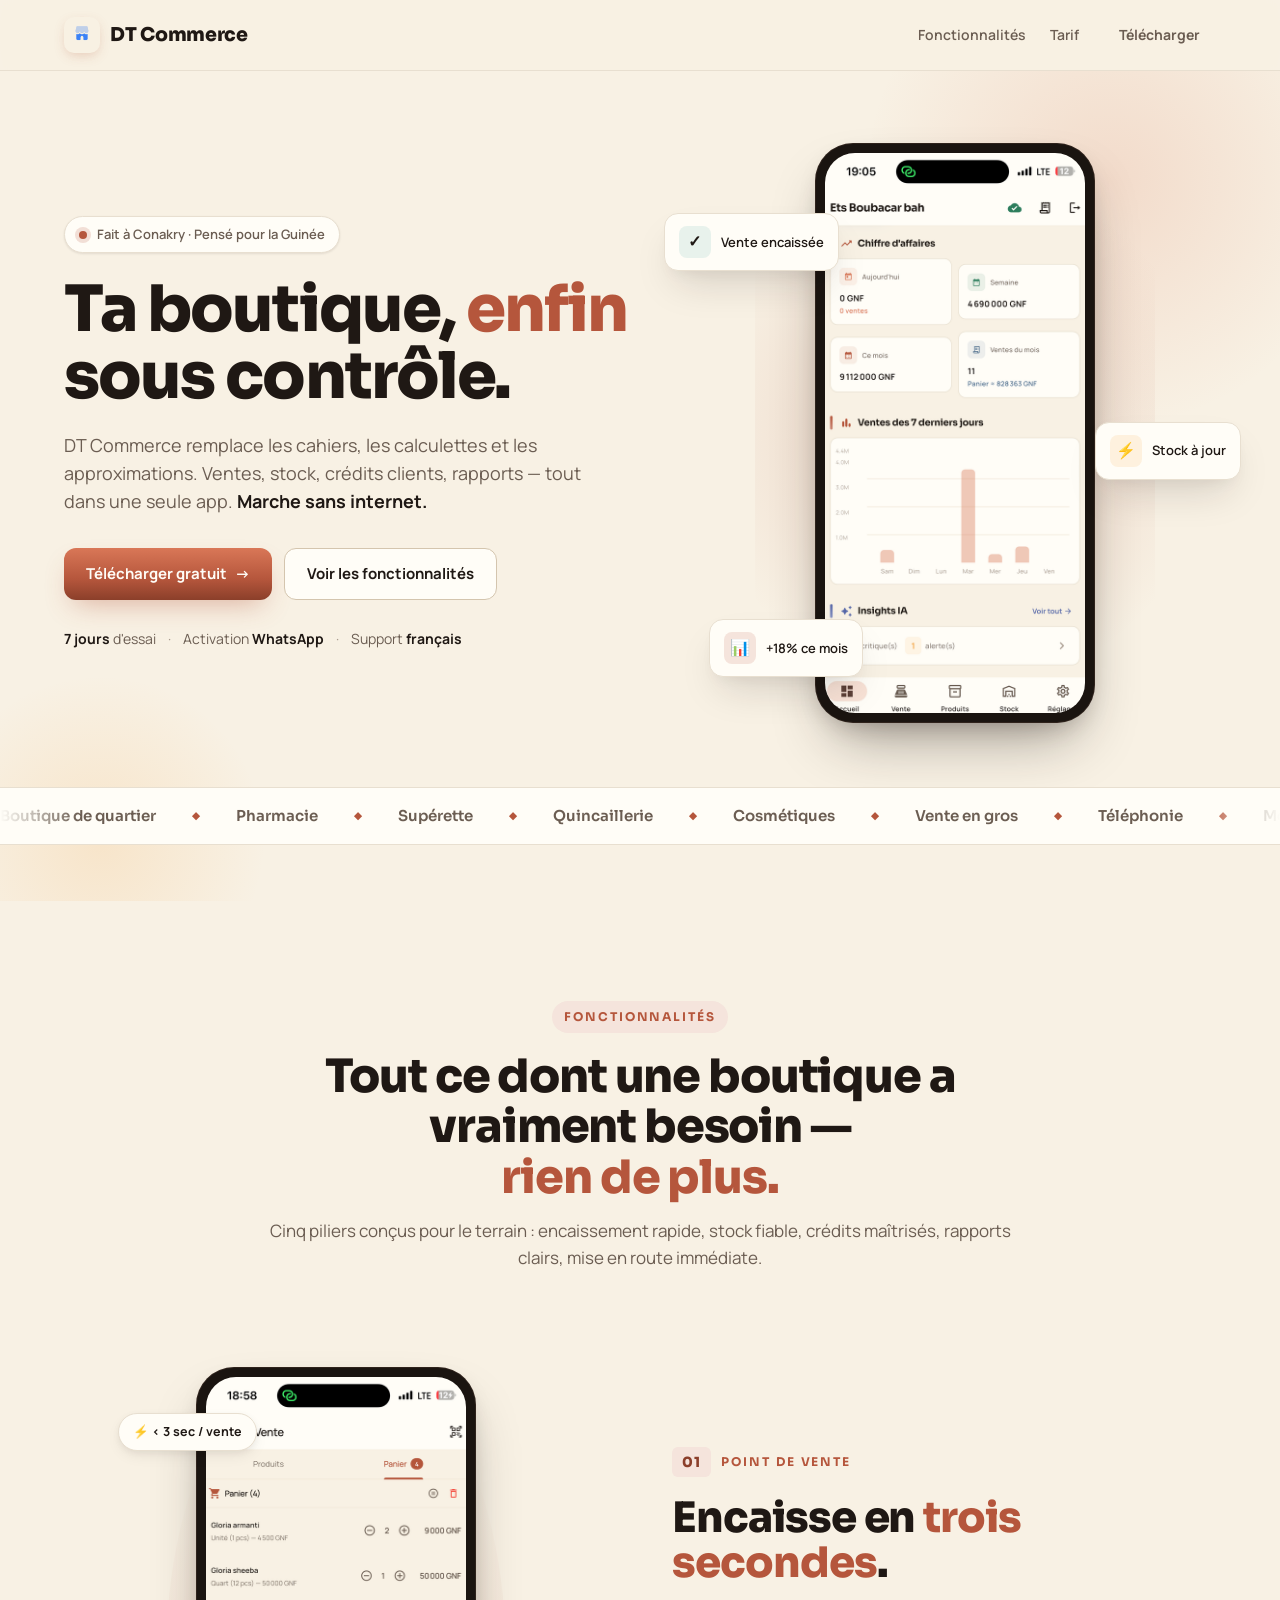
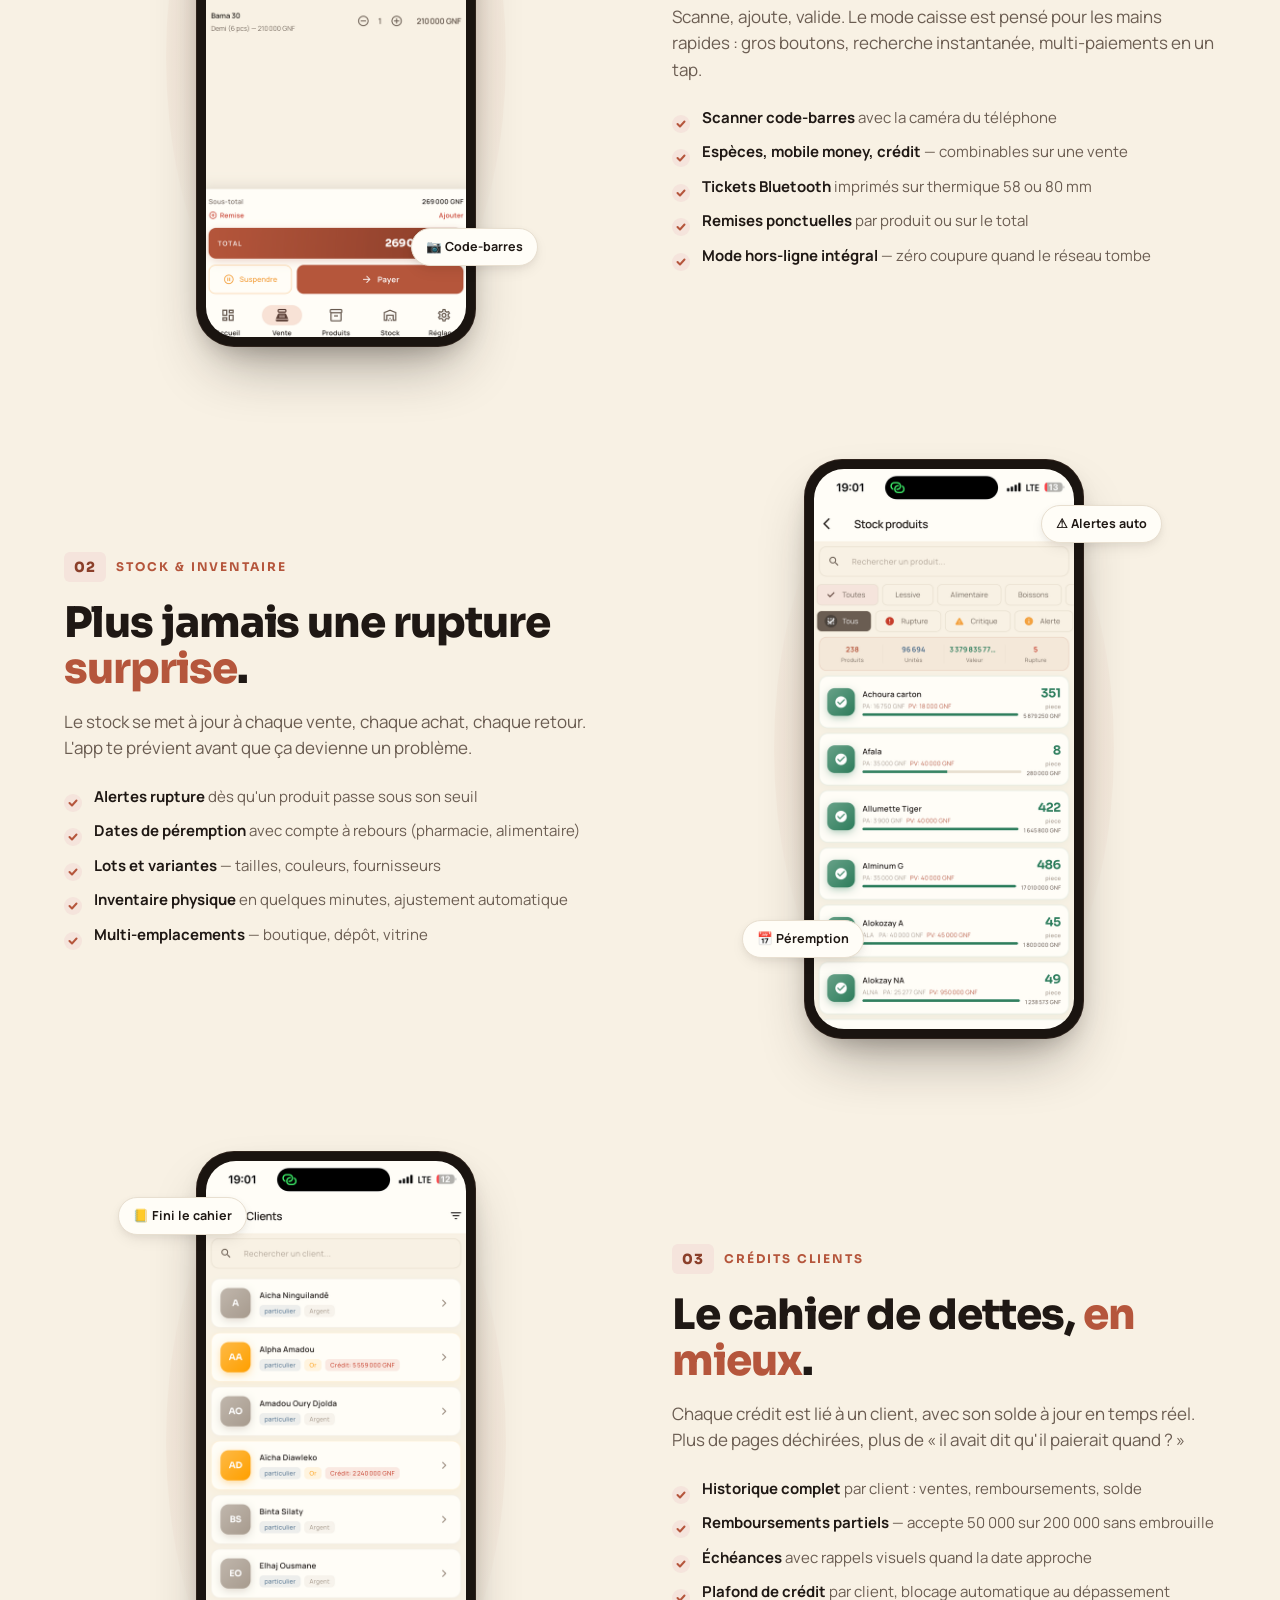
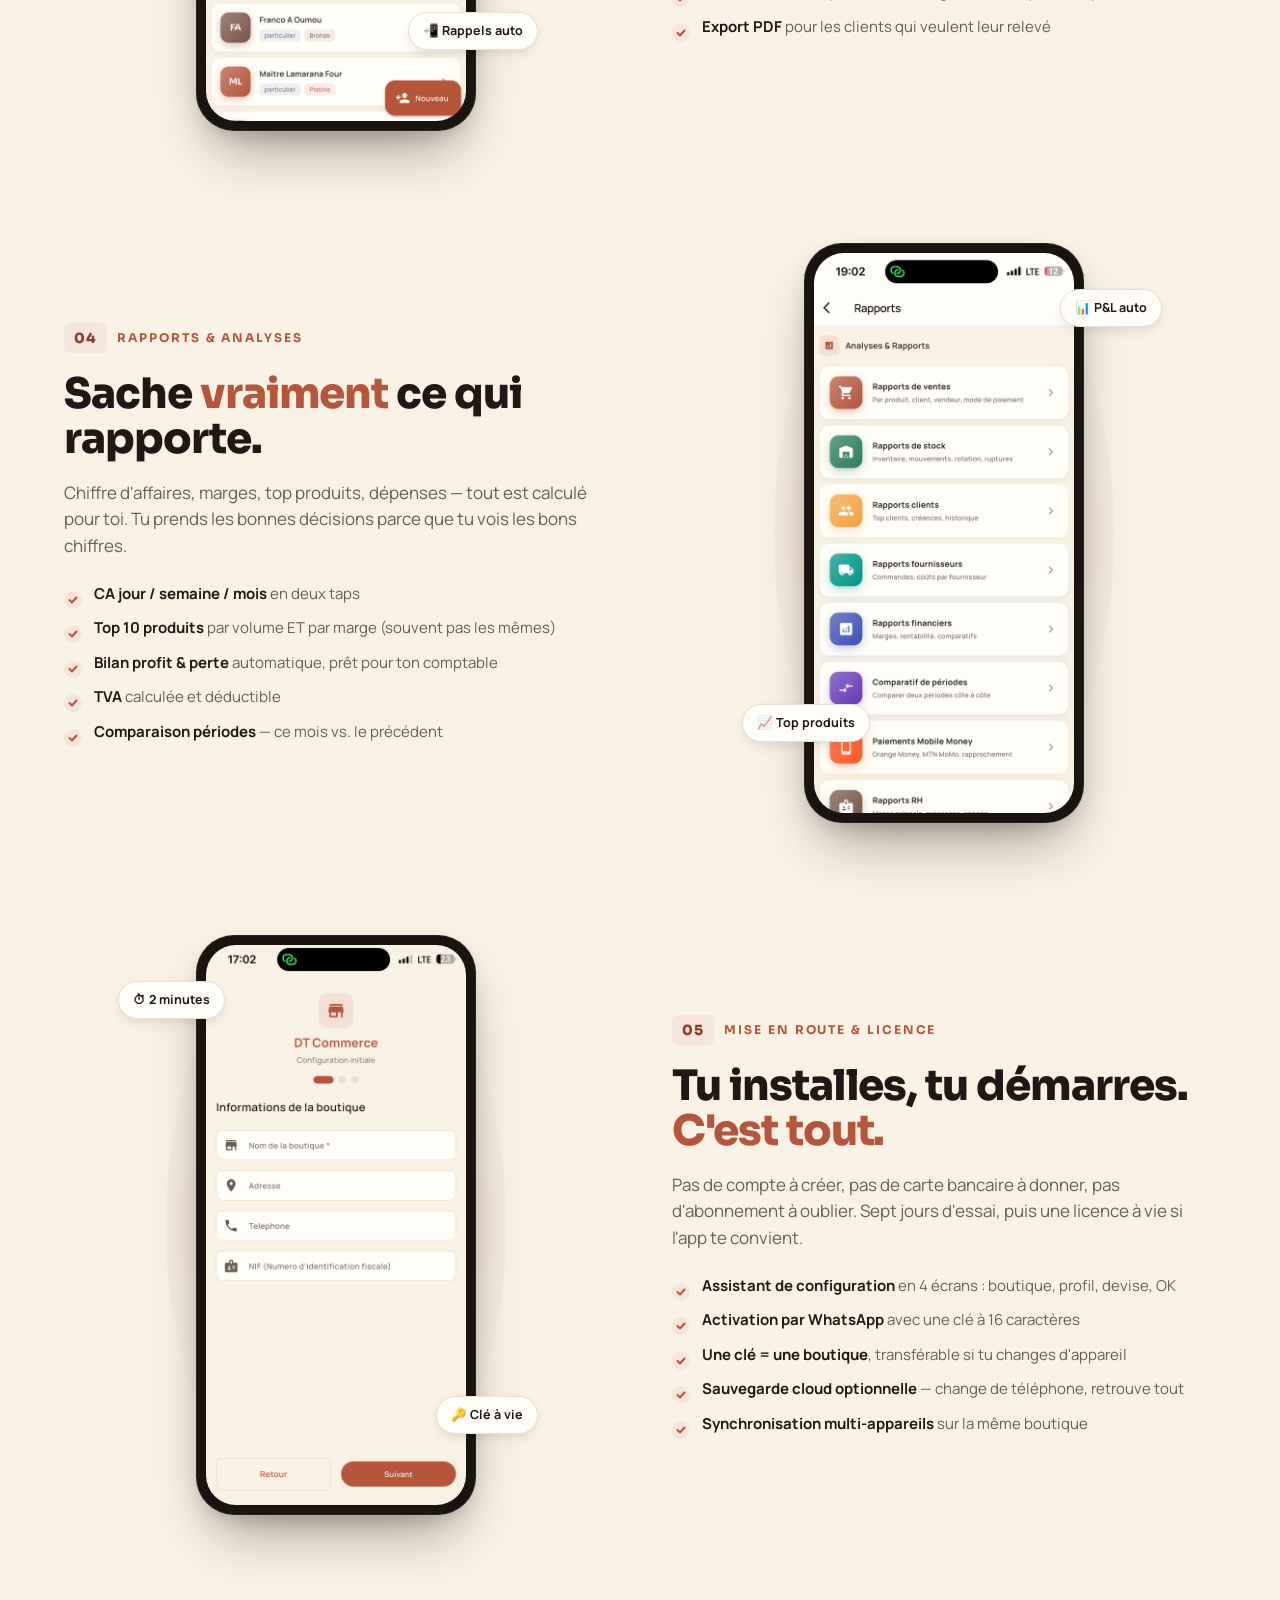
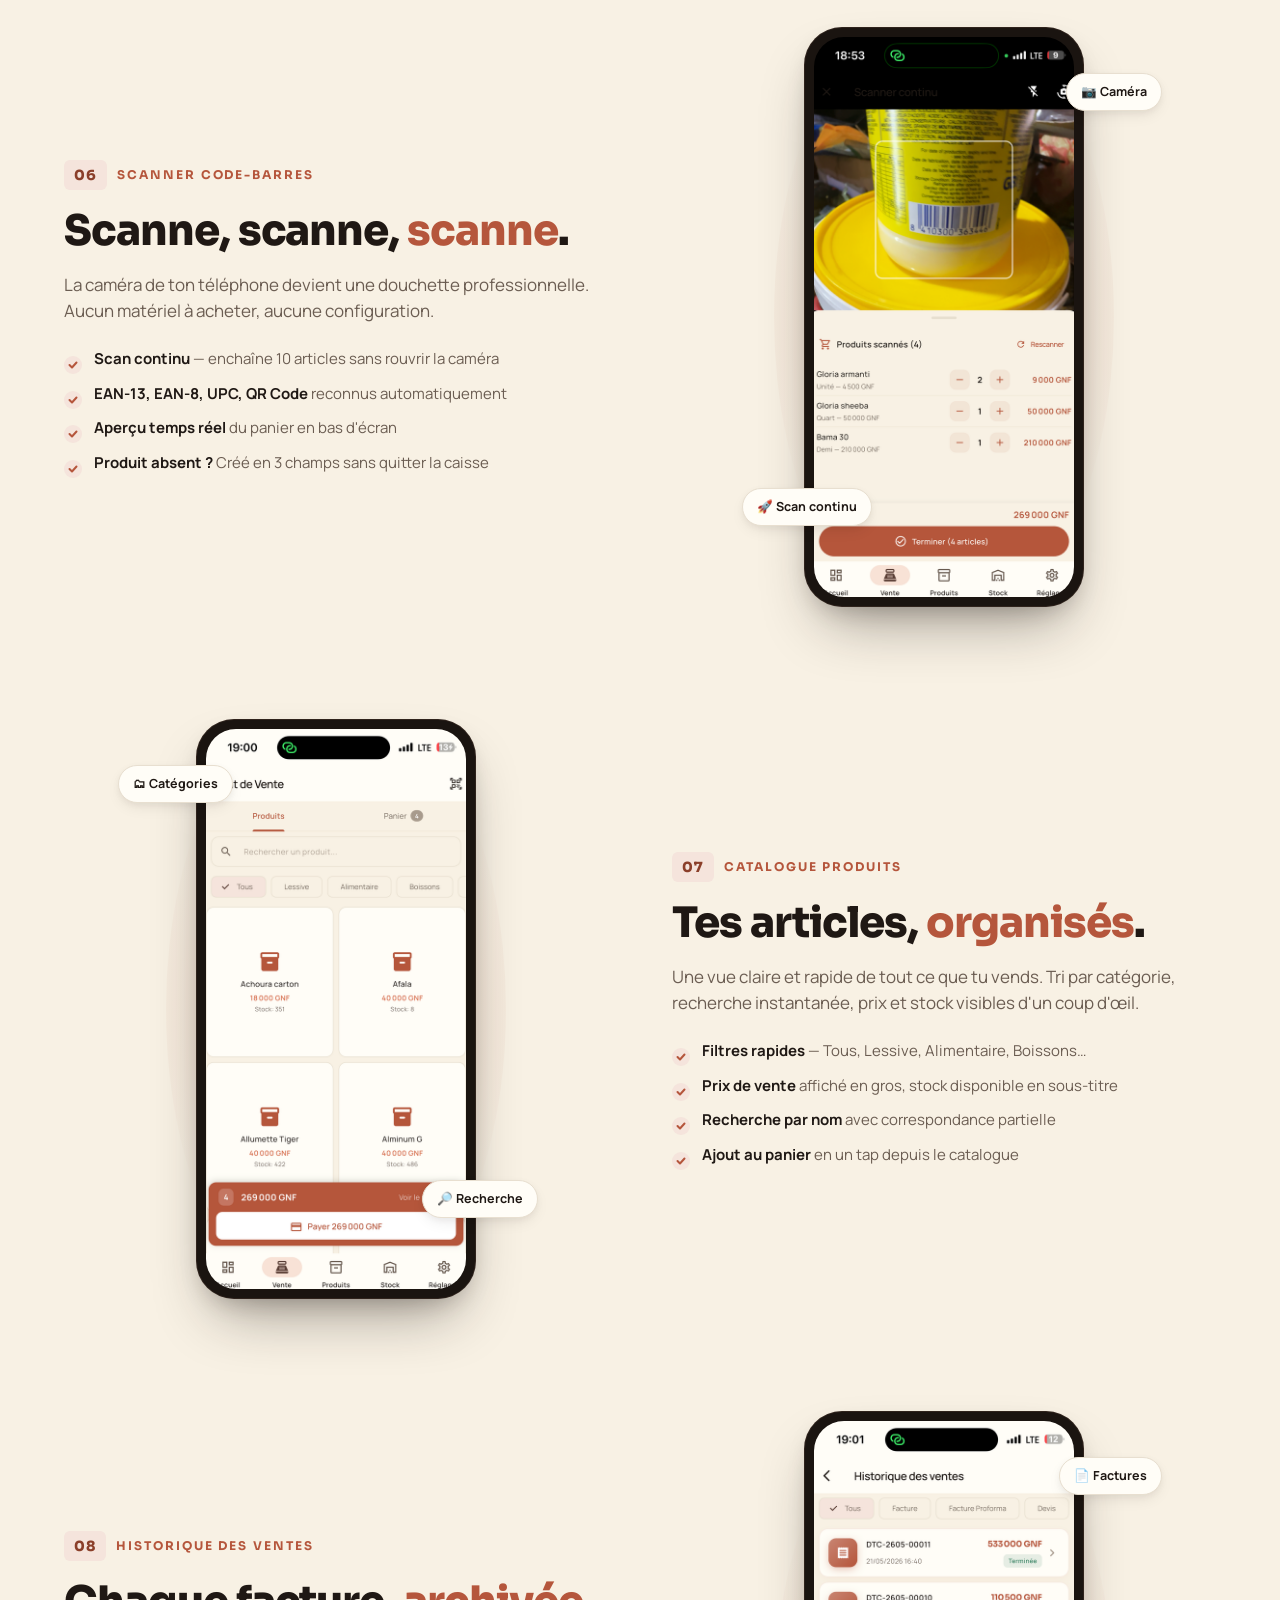
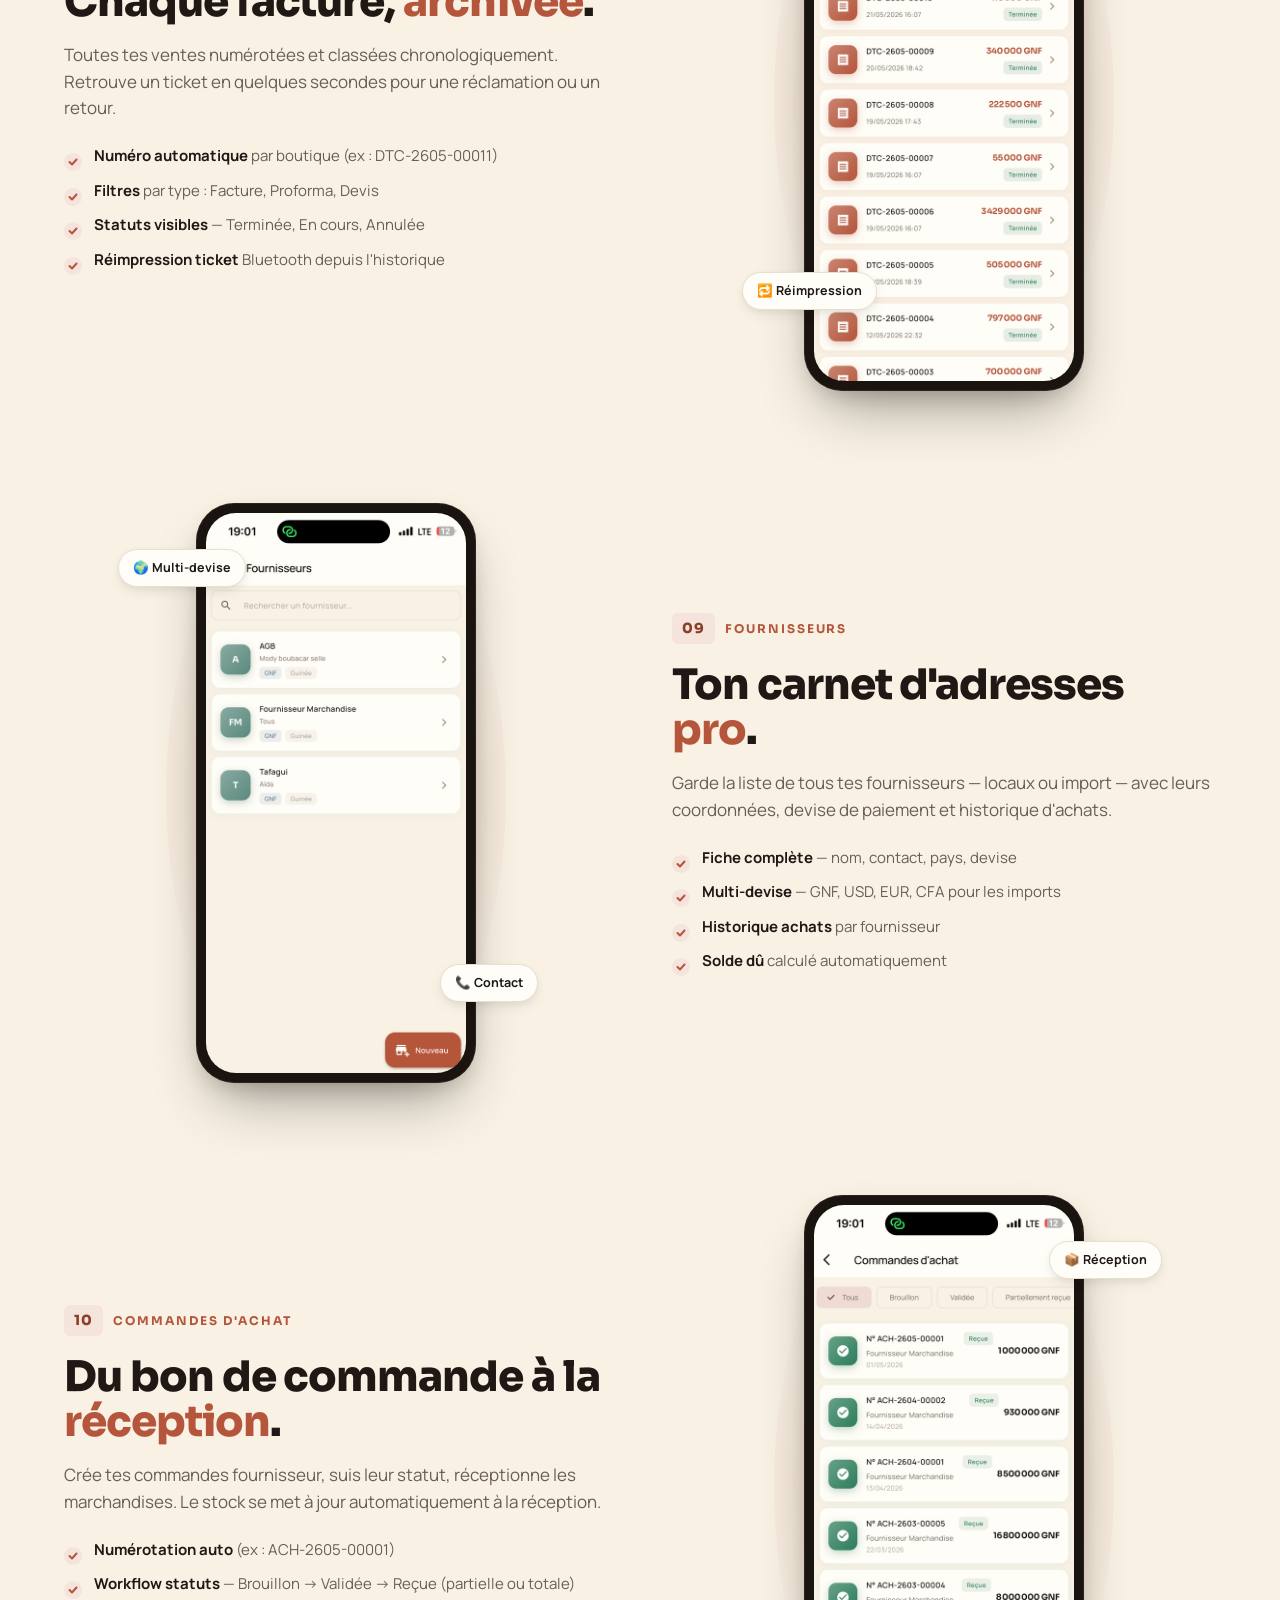
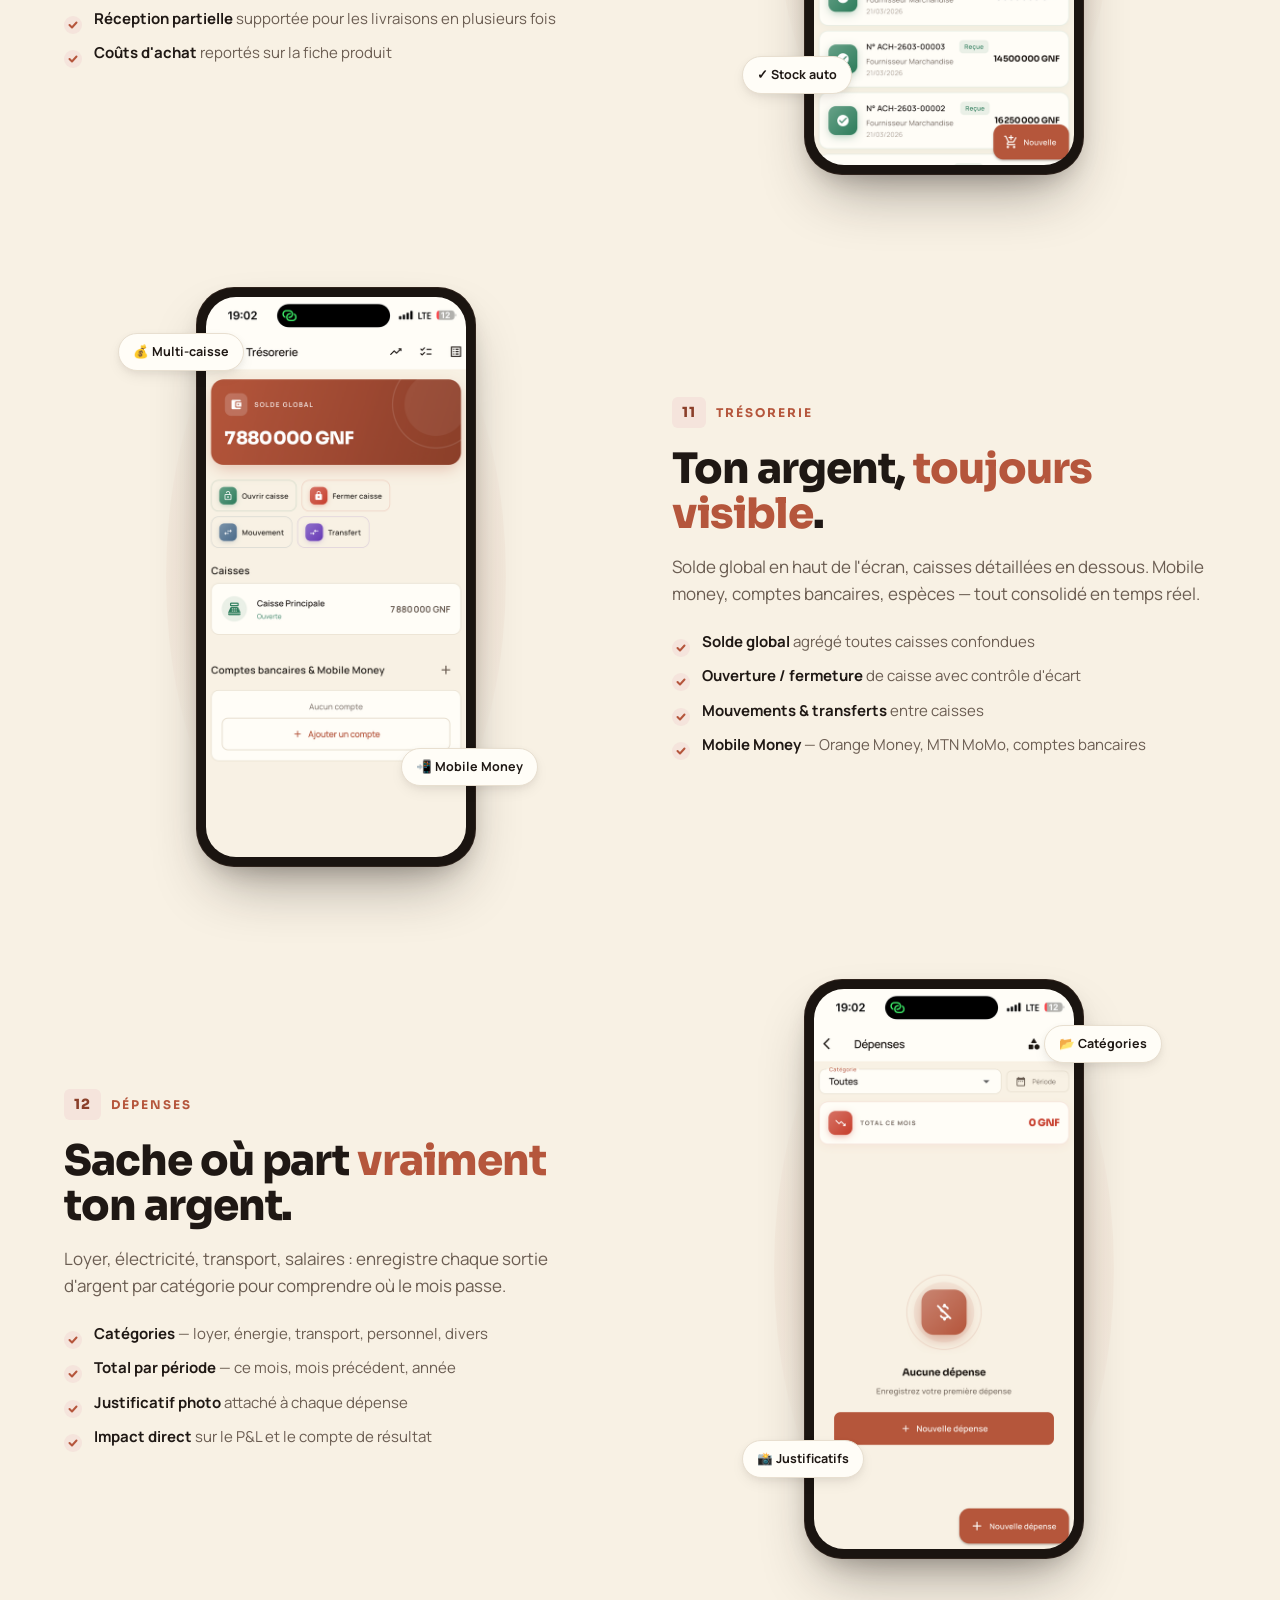
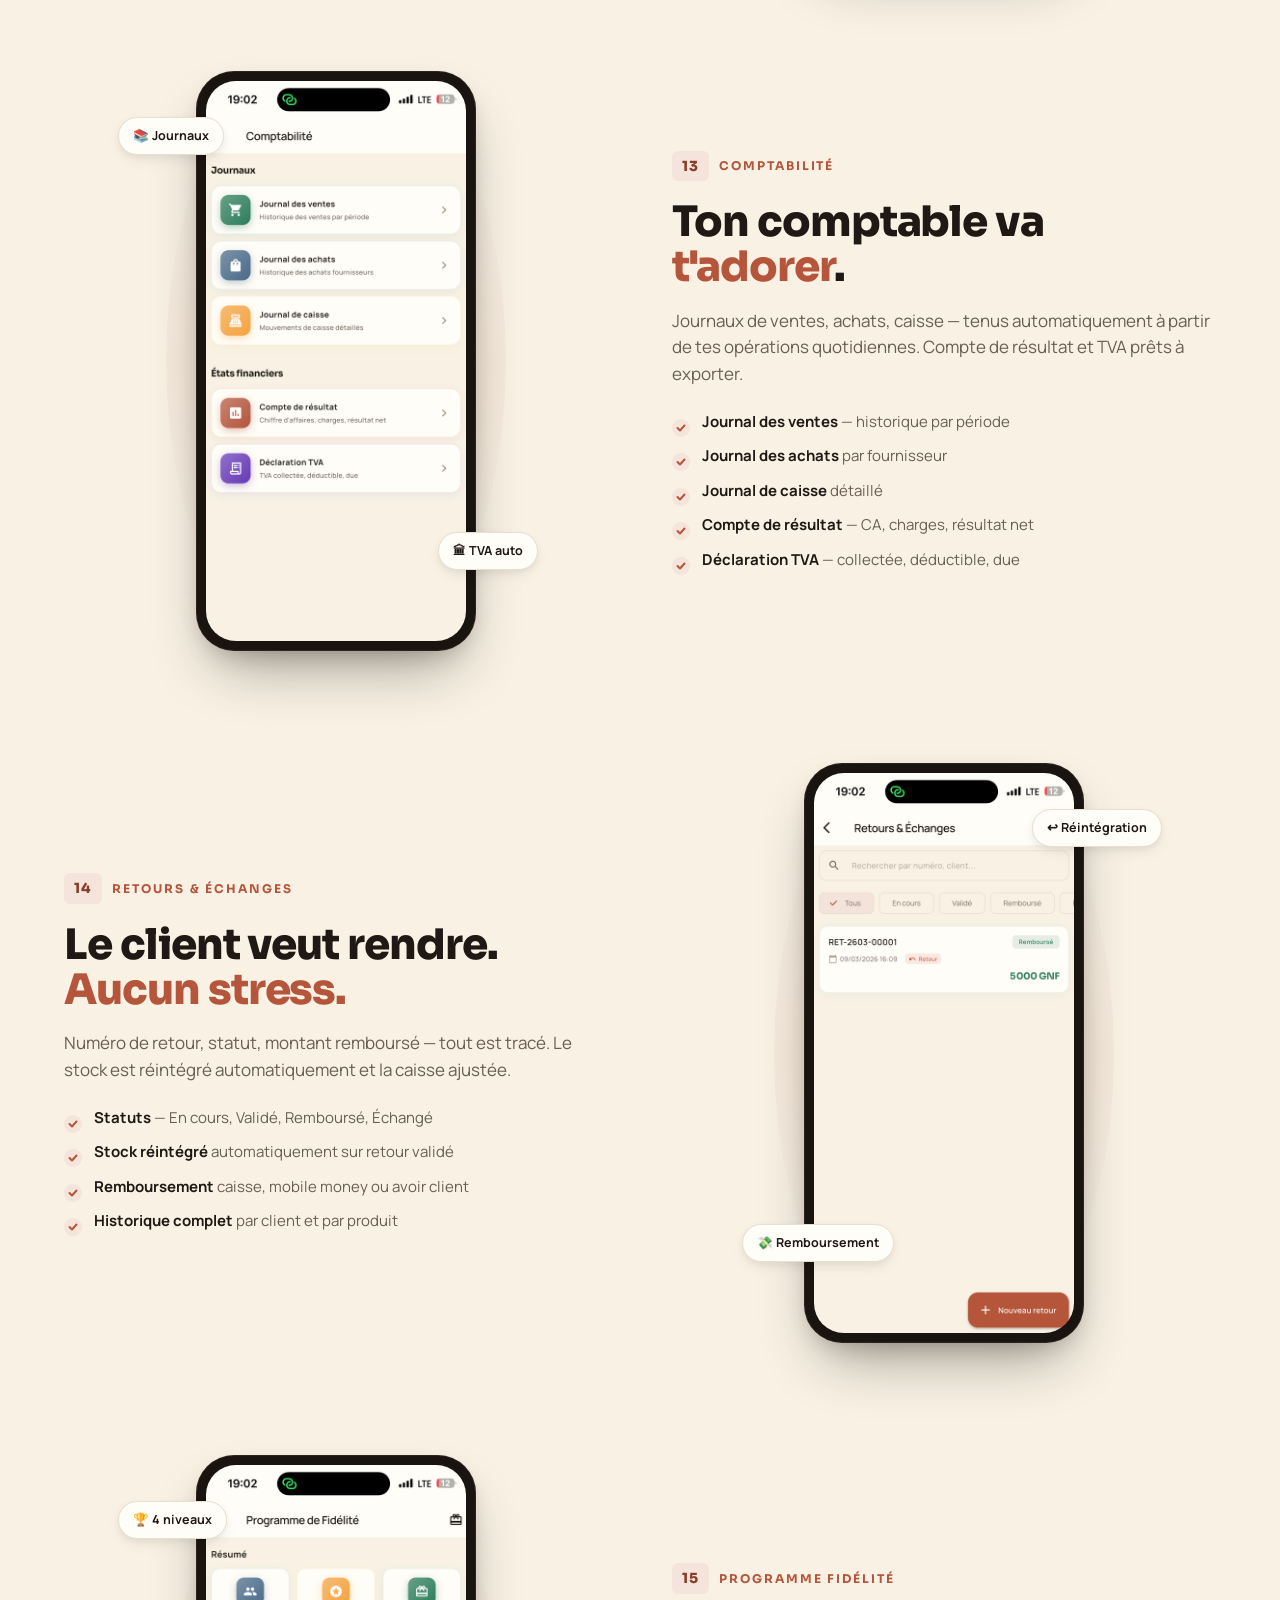
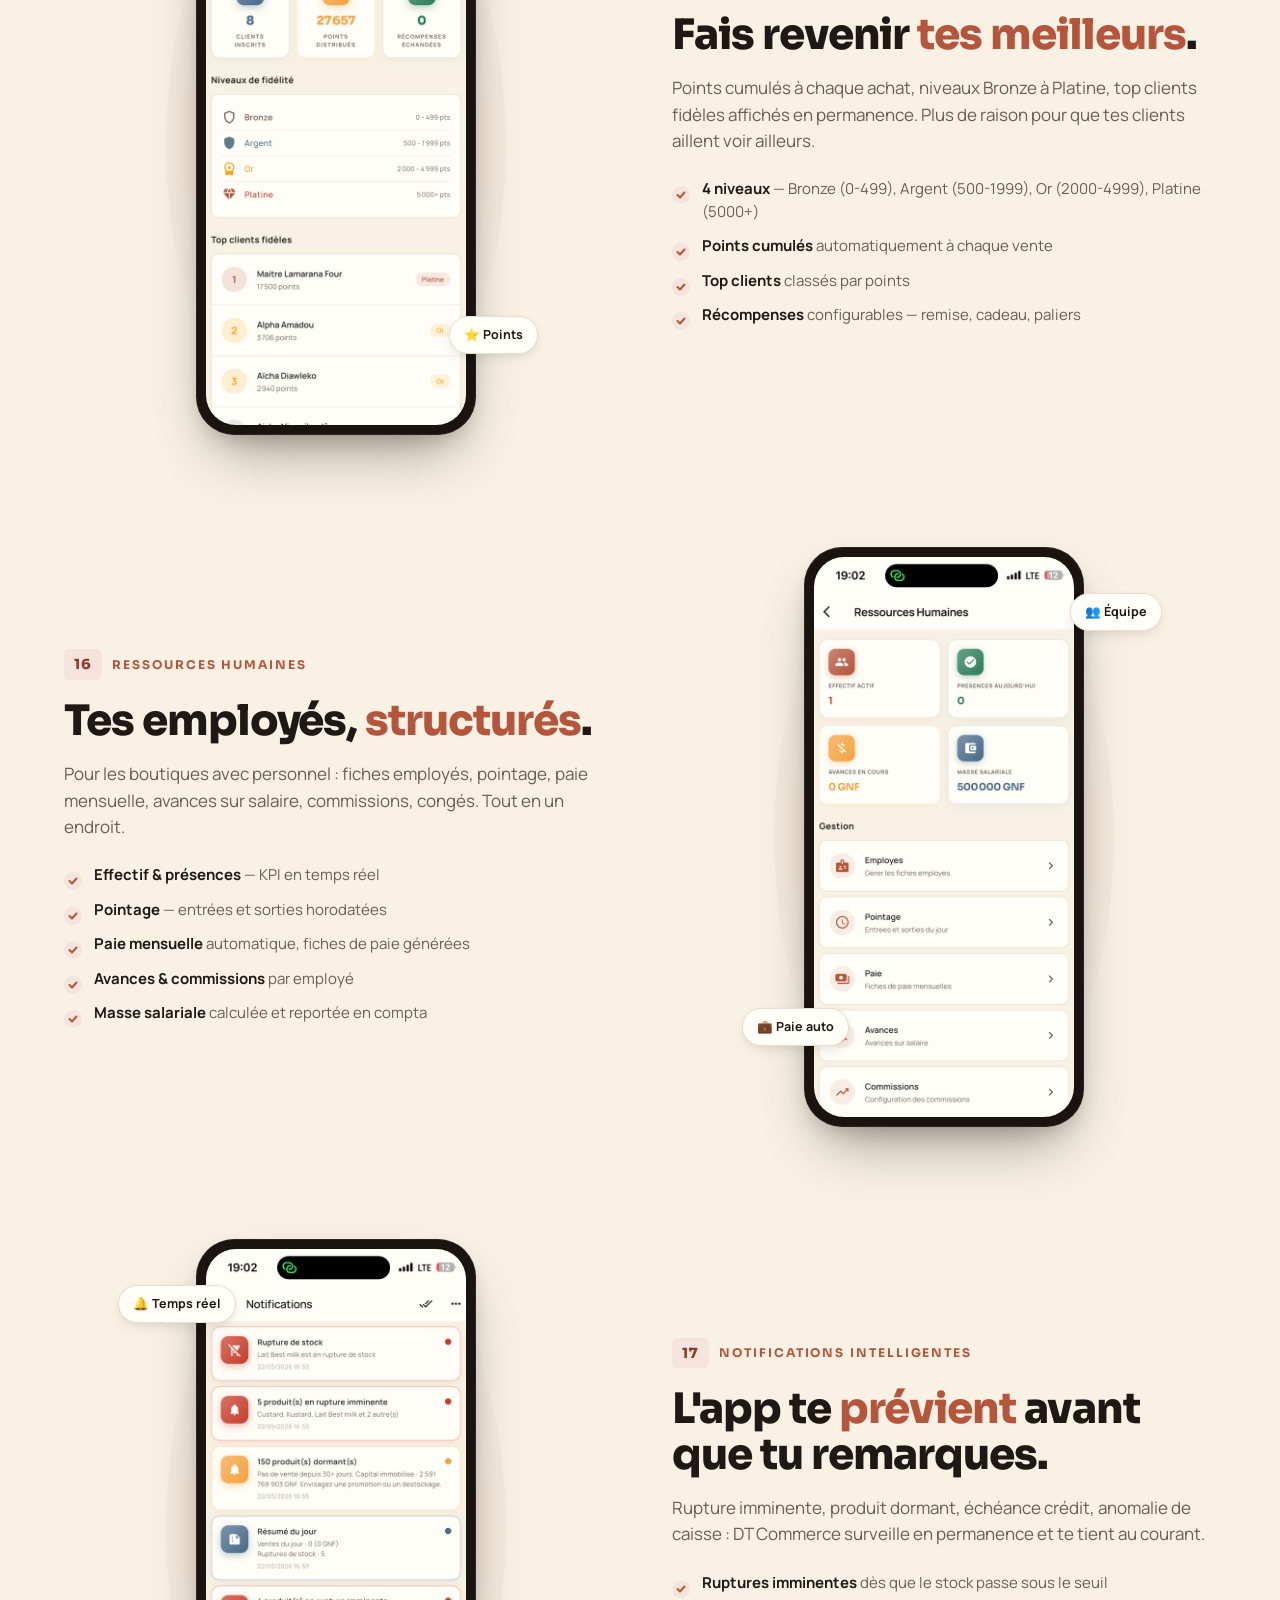
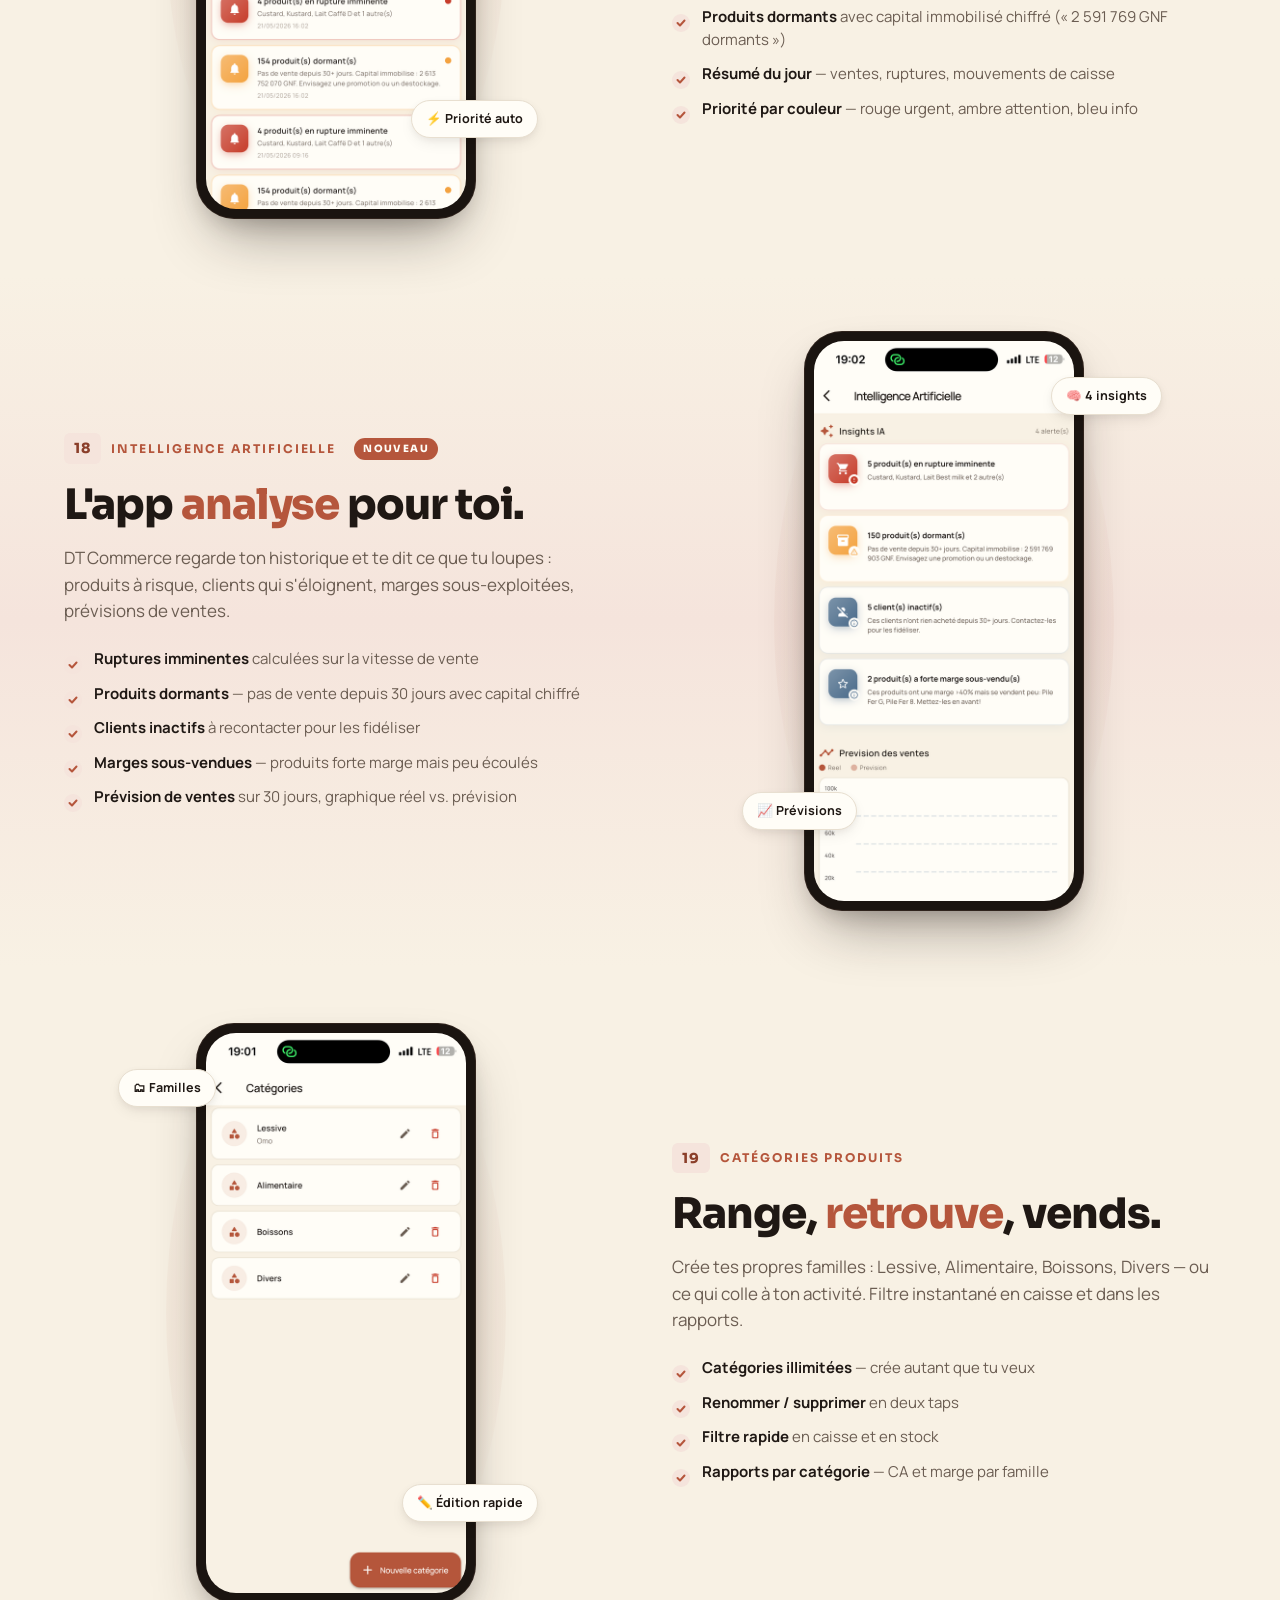
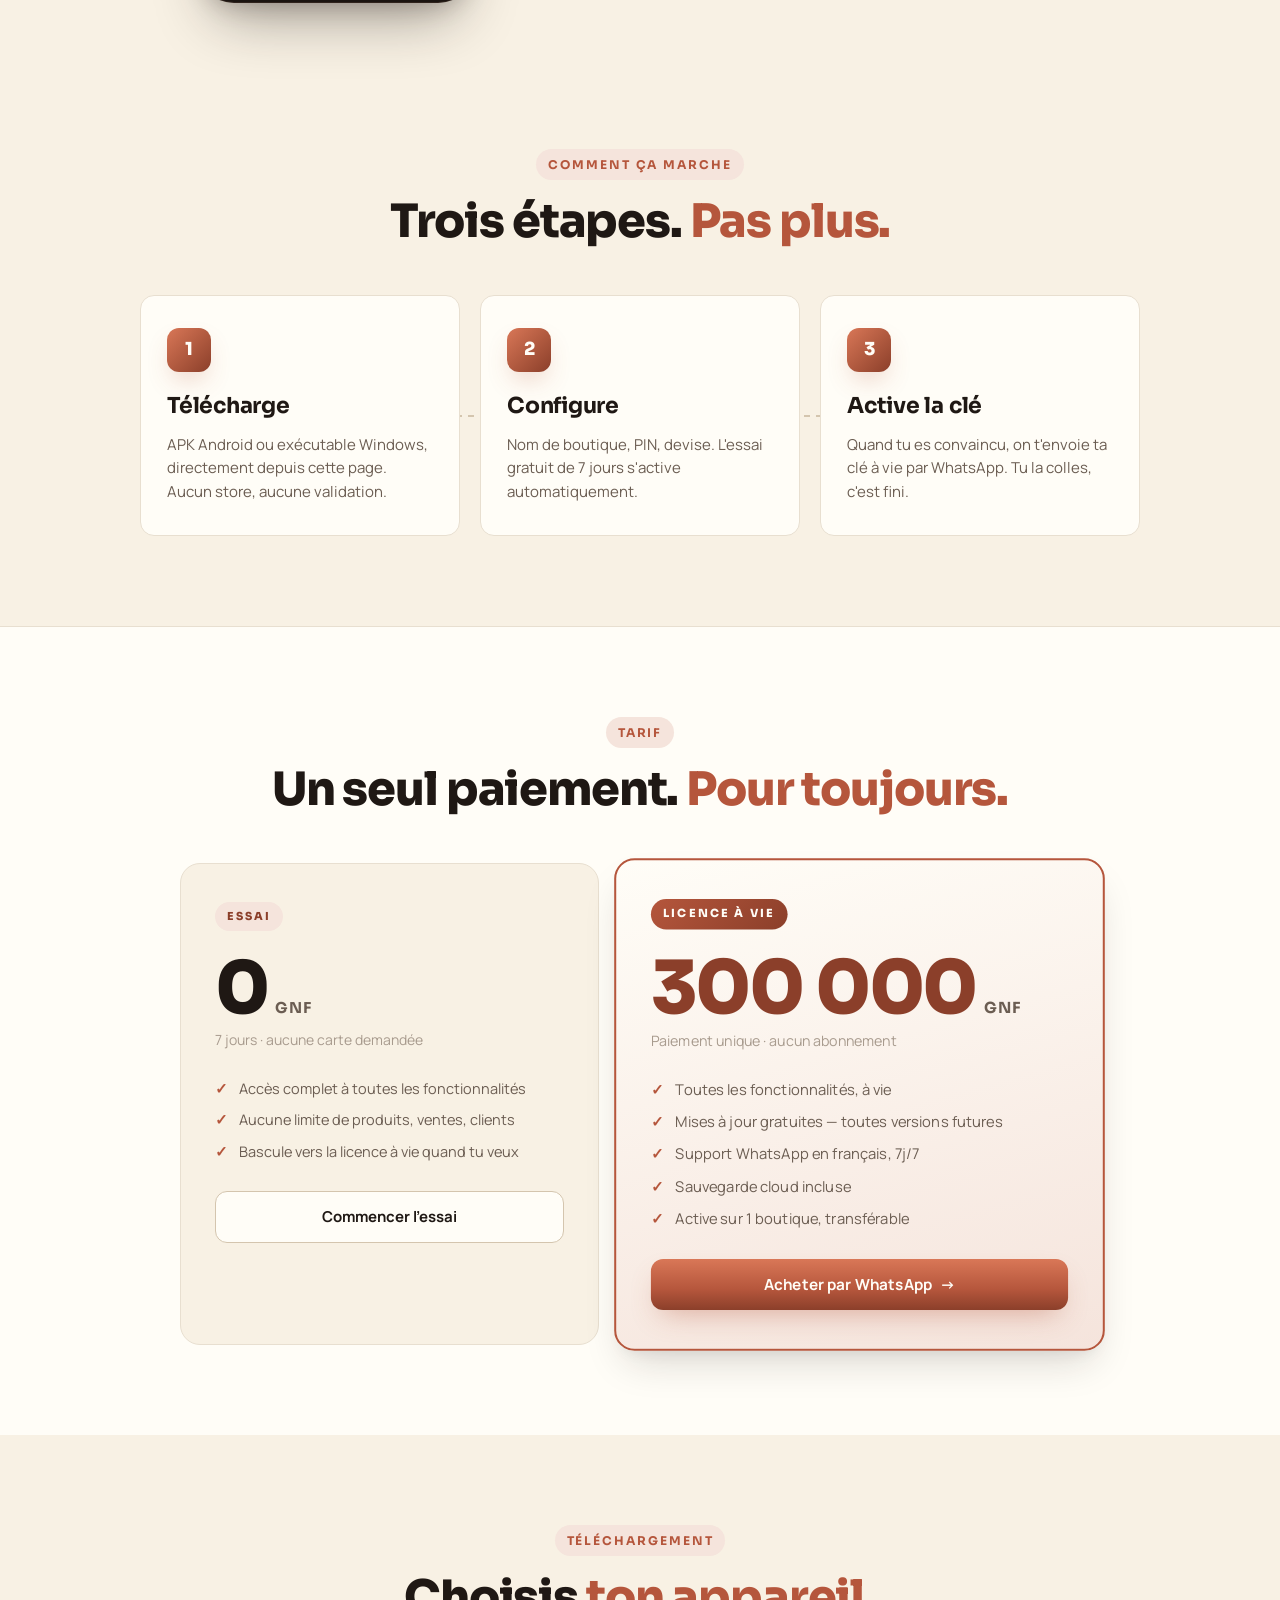
==== commit d26b014d: "Landing: remplace gallery par 14 vraies sections feature (scanner, catalogue, ventes, fournisseurs, " ====
--- a/index.html
+++ b/index.html
@@ -292,149 +292,425 @@
   </div>
 </section>
 
-<!-- ============ GALLERY — 12 modules ============ -->
-<section class="gallery">
-  <div class="container">
-    <div class="gallery-header">
-      <span class="kicker">Le tour complet</span>
-      <h2 class="section-title">Une boutique, <span class="accent">tout sous la main</span>.</h2>
-      <p class="section-sub">Au-delà des 5 piliers, DT Commerce embarque 12 modules supplémentaires. Catalogue, finances, RH, IA — tout est connecté, tout se parle.</p>
-    </div>
-    <div class="gallery-grid">
-
-      <article class="g-card">
-        <div class="g-shot"><img src="screenshots/pos-catalogue.png" alt="Catalogue produits"></div>
-        <h4>Catalogue produits</h4>
-        <p>Tes articles classés par catégorie, avec prix, stock et photo. Recherche instantanée, filtres par famille.</p>
-      </article>
-
-      <article class="g-card">
-        <div class="g-shot"><img src="screenshots/categories.png" alt="Catégories"></div>
-        <h4>Catégories</h4>
-        <p>Organise ton catalogue : lessive, alimentaire, boissons, divers… Crée, renomme, supprime en deux taps.</p>
-      </article>
-
-      <article class="g-card">
-        <div class="g-shot"><img src="screenshots/ventes.png" alt="Historique des ventes"></div>
-        <h4>Historique des ventes</h4>
-        <p>Chaque facture archivée avec numéro, date, montant, statut. Retrouve une vente en quelques secondes.</p>
-      </article>
-
-      <article class="g-card">
-        <div class="g-shot"><img src="screenshots/fournisseurs.png" alt="Fournisseurs"></div>
-        <h4>Fournisseurs</h4>
-        <p>Carnet d'adresses pro : devise, pays, conditions. Lié aux commandes d'achat et à tes dettes fournisseur.</p>
-      </article>
-
-      <article class="g-card">
-        <div class="g-shot"><img src="screenshots/achats.png" alt="Commandes d'achat"></div>
-        <h4>Commandes d'achat</h4>
-        <p>Bons de commande, réceptions partielles, statuts (Brouillon, Validée, Reçue). Stock mis à jour à la réception.</p>
-      </article>
-
-      <article class="g-card">
-        <div class="g-shot"><img src="screenshots/tresorerie.png" alt="Trésorerie"></div>
-        <h4>Trésorerie</h4>
-        <p>Caisse principale, comptes bancaires, mobile money. Ouverture/fermeture, mouvements, transferts — tout tracé.</p>
-      </article>
-
-      <article class="g-card">
-        <div class="g-shot"><img src="screenshots/depenses.png" alt="Dépenses"></div>
-        <h4>Dépenses</h4>
-        <p>Loyer, électricité, transport, salaires. Catégorise pour voir où part vraiment l'argent, mois par mois.</p>
-      </article>
-
-      <article class="g-card">
-        <div class="g-shot"><img src="screenshots/comptabilite.png" alt="Comptabilité"></div>
-        <h4>Comptabilité</h4>
-        <p>Journaux ventes, achats, caisse. Compte de résultat et déclaration TVA générés automatiquement.</p>
-      </article>
-
-      <article class="g-card">
-        <div class="g-shot"><img src="screenshots/retours.png" alt="Retours &amp; échanges"></div>
-        <h4>Retours &amp; échanges</h4>
-        <p>Traite un retour en deux taps. Statuts En cours / Validé / Remboursé. Stock et trésorerie ajustés tout seuls.</p>
-      </article>
-
-      <article class="g-card">
-        <div class="g-shot"><img src="screenshots/fidelite.png" alt="Programme fidélité"></div>
-        <h4>Programme fidélité</h4>
-        <p>Niveaux Bronze, Argent, Or, Platine. Points cumulés à chaque achat, top clients fidèles affichés.</p>
-      </article>
-
-      <article class="g-card">
-        <div class="g-shot"><img src="screenshots/rh.png" alt="Ressources humaines"></div>
-        <h4>Ressources humaines</h4>
-        <p>Employés, pointage, paie mensuelle, avances, commissions, congés. Masse salariale calculée en temps réel.</p>
-      </article>
-
-      <article class="g-card highlight">
-        <div class="g-shot"><img src="screenshots/ia.png" alt="Intelligence artificielle"></div>
-        <h4>Insights IA <span class="g-pill">Nouveau</span></h4>
-        <p>L'app analyse ton historique : ruptures imminentes, produits dormants, clients inactifs, marges sous-vendues, prévisions de ventes.</p>
-      </article>
-
-    </div>
-  </div>
-</section>
-
-<!-- ============ SECONDARY FEATURES — Notifications + Scanner ============ -->
+<!-- ============ FEATURE 06 — SCANNER ============ -->
 <section class="feature feature-right">
   <div class="container">
     <div class="feature-inner">
       <div class="feature-text">
-        <span class="chapter"><span class="chapter-num">+</span> Notifications intelligentes</span>
-        <h3 class="feature-title">L'app te <span class="accent">prévient</span> avant que tu remarques.</h3>
-        <p class="feature-lead">
-          Rupture imminente, produit dormant, échéance crédit, anomalie de caisse :
-          DT Commerce surveille en permanence et te tient au courant.
-        </p>
-        <ul class="bullets">
-          <li><b>Alertes rupture</b> en temps réel quand un produit passe sous le seuil</li>
-          <li><b>Produits dormants</b> signalés avec capital immobilisé (ex : « 2 591 769 GNF dormants »)</li>
-          <li><b>Résumé du jour</b> automatique : ventes, ruptures, mouvements</li>
-          <li><b>Notifications priorisées</b> par couleur (rouge urgent, ambre attention, bleu info)</li>
-        </ul>
-      </div>
-      <div class="feature-media">
-        <div class="feature-media-inner">
-          <div class="feature-blob"></div>
-          <div class="phone-frame">
-            <img src="screenshots/notifications.png" alt="Centre de notifications DT Commerce">
-          </div>
-          <div class="feature-tag tag-a">🔔 Temps réel</div>
-          <div class="feature-tag tag-b">⚡ Priorité auto</div>
-        </div>
-      </div>
-    </div>
-  </div>
-</section>
-
-<section class="feature">
-  <div class="container">
-    <div class="feature-inner">
-      <div class="feature-media">
-        <div class="feature-media-inner">
-          <div class="feature-blob"></div>
-          <div class="phone-frame">
-            <img src="screenshots/pos-scan.png" alt="Scanner code-barres DT Commerce">
-          </div>
-          <div class="feature-tag tag-a">📷 Caméra</div>
-          <div class="feature-tag tag-b">🚀 Scan continu</div>
-        </div>
-      </div>
-      <div class="feature-text">
-        <span class="chapter"><span class="chapter-num">+</span> Scanner code-barres</span>
+        <span class="chapter"><span class="chapter-num">06</span> Scanner code-barres</span>
         <h3 class="feature-title">Scanne, scanne, <span class="accent">scanne</span>.</h3>
         <p class="feature-lead">
           La caméra de ton téléphone devient une douchette professionnelle.
-          Aucun matériel à acheter, aucune configuration à faire.
+          Aucun matériel à acheter, aucune configuration.
         </p>
         <ul class="bullets">
           <li><b>Scan continu</b> — enchaîne 10 articles sans rouvrir la caméra</li>
           <li><b>EAN-13, EAN-8, UPC, QR Code</b> reconnus automatiquement</li>
           <li><b>Aperçu temps réel</b> du panier en bas d'écran</li>
           <li><b>Produit absent ?</b> Créé en 3 champs sans quitter la caisse</li>
+        </ul>
+      </div>
+      <div class="feature-media">
+        <div class="feature-media-inner">
+          <div class="feature-blob"></div>
+          <div class="phone-frame"><img src="screenshots/pos-scan.png" alt="Scanner code-barres"></div>
+          <div class="feature-tag tag-a">📷 Caméra</div>
+          <div class="feature-tag tag-b">🚀 Scan continu</div>
+        </div>
+      </div>
+    </div>
+  </div>
+</section>
+
+<!-- ============ FEATURE 07 — CATALOGUE ============ -->
+<section class="feature">
+  <div class="container">
+    <div class="feature-inner">
+      <div class="feature-media">
+        <div class="feature-media-inner">
+          <div class="feature-blob"></div>
+          <div class="phone-frame"><img src="screenshots/pos-catalogue.png" alt="Catalogue produits"></div>
+          <div class="feature-tag tag-a">🗂 Catégories</div>
+          <div class="feature-tag tag-b">🔎 Recherche</div>
+        </div>
+      </div>
+      <div class="feature-text">
+        <span class="chapter"><span class="chapter-num">07</span> Catalogue produits</span>
+        <h3 class="feature-title">Tes articles, <span class="accent">organisés</span>.</h3>
+        <p class="feature-lead">
+          Une vue claire et rapide de tout ce que tu vends. Tri par catégorie,
+          recherche instantanée, prix et stock visibles d'un coup d'œil.
+        </p>
+        <ul class="bullets">
+          <li><b>Filtres rapides</b> — Tous, Lessive, Alimentaire, Boissons…</li>
+          <li><b>Prix de vente</b> affiché en gros, stock disponible en sous-titre</li>
+          <li><b>Recherche par nom</b> avec correspondance partielle</li>
+          <li><b>Ajout au panier</b> en un tap depuis le catalogue</li>
+        </ul>
+      </div>
+    </div>
+  </div>
+</section>
+
+<!-- ============ FEATURE 08 — HISTORIQUE VENTES ============ -->
+<section class="feature feature-right">
+  <div class="container">
+    <div class="feature-inner">
+      <div class="feature-text">
+        <span class="chapter"><span class="chapter-num">08</span> Historique des ventes</span>
+        <h3 class="feature-title">Chaque facture, <span class="accent">archivée</span>.</h3>
+        <p class="feature-lead">
+          Toutes tes ventes numérotées et classées chronologiquement.
+          Retrouve un ticket en quelques secondes pour une réclamation ou un retour.
+        </p>
+        <ul class="bullets">
+          <li><b>Numéro automatique</b> par boutique (ex : DTC-2605-00011)</li>
+          <li><b>Filtres</b> par type : Facture, Proforma, Devis</li>
+          <li><b>Statuts visibles</b> — Terminée, En cours, Annulée</li>
+          <li><b>Réimpression ticket</b> Bluetooth depuis l'historique</li>
+        </ul>
+      </div>
+      <div class="feature-media">
+        <div class="feature-media-inner">
+          <div class="feature-blob"></div>
+          <div class="phone-frame"><img src="screenshots/ventes.png" alt="Historique des ventes"></div>
+          <div class="feature-tag tag-a">📄 Factures</div>
+          <div class="feature-tag tag-b">🔁 Réimpression</div>
+        </div>
+      </div>
+    </div>
+  </div>
+</section>
+
+<!-- ============ FEATURE 09 — FOURNISSEURS ============ -->
+<section class="feature">
+  <div class="container">
+    <div class="feature-inner">
+      <div class="feature-media">
+        <div class="feature-media-inner">
+          <div class="feature-blob"></div>
+          <div class="phone-frame"><img src="screenshots/fournisseurs.png" alt="Fournisseurs"></div>
+          <div class="feature-tag tag-a">🌍 Multi-devise</div>
+          <div class="feature-tag tag-b">📞 Contact</div>
+        </div>
+      </div>
+      <div class="feature-text">
+        <span class="chapter"><span class="chapter-num">09</span> Fournisseurs</span>
+        <h3 class="feature-title">Ton carnet d'adresses <span class="accent">pro</span>.</h3>
+        <p class="feature-lead">
+          Garde la liste de tous tes fournisseurs — locaux ou import — avec leurs coordonnées,
+          devise de paiement et historique d'achats.
+        </p>
+        <ul class="bullets">
+          <li><b>Fiche complète</b> — nom, contact, pays, devise</li>
+          <li><b>Multi-devise</b> — GNF, USD, EUR, CFA pour les imports</li>
+          <li><b>Historique achats</b> par fournisseur</li>
+          <li><b>Solde dû</b> calculé automatiquement</li>
+        </ul>
+      </div>
+    </div>
+  </div>
+</section>
+
+<!-- ============ FEATURE 10 — ACHATS ============ -->
+<section class="feature feature-right">
+  <div class="container">
+    <div class="feature-inner">
+      <div class="feature-text">
+        <span class="chapter"><span class="chapter-num">10</span> Commandes d'achat</span>
+        <h3 class="feature-title">Du bon de commande à la <span class="accent">réception</span>.</h3>
+        <p class="feature-lead">
+          Crée tes commandes fournisseur, suis leur statut, réceptionne les marchandises.
+          Le stock se met à jour automatiquement à la réception.
+        </p>
+        <ul class="bullets">
+          <li><b>Numérotation auto</b> (ex : ACH-2605-00001)</li>
+          <li><b>Workflow statuts</b> — Brouillon → Validée → Reçue (partielle ou totale)</li>
+          <li><b>Réception partielle</b> supportée pour les livraisons en plusieurs fois</li>
+          <li><b>Coûts d'achat</b> reportés sur la fiche produit</li>
+        </ul>
+      </div>
+      <div class="feature-media">
+        <div class="feature-media-inner">
+          <div class="feature-blob"></div>
+          <div class="phone-frame"><img src="screenshots/achats.png" alt="Commandes d'achat"></div>
+          <div class="feature-tag tag-a">📦 Réception</div>
+          <div class="feature-tag tag-b">✓ Stock auto</div>
+        </div>
+      </div>
+    </div>
+  </div>
+</section>
+
+<!-- ============ FEATURE 11 — TRÉSORERIE ============ -->
+<section class="feature">
+  <div class="container">
+    <div class="feature-inner">
+      <div class="feature-media">
+        <div class="feature-media-inner">
+          <div class="feature-blob"></div>
+          <div class="phone-frame"><img src="screenshots/tresorerie.png" alt="Trésorerie"></div>
+          <div class="feature-tag tag-a">💰 Multi-caisse</div>
+          <div class="feature-tag tag-b">📲 Mobile Money</div>
+        </div>
+      </div>
+      <div class="feature-text">
+        <span class="chapter"><span class="chapter-num">11</span> Trésorerie</span>
+        <h3 class="feature-title">Ton argent, <span class="accent">toujours visible</span>.</h3>
+        <p class="feature-lead">
+          Solde global en haut de l'écran, caisses détaillées en dessous.
+          Mobile money, comptes bancaires, espèces — tout consolidé en temps réel.
+        </p>
+        <ul class="bullets">
+          <li><b>Solde global</b> agrégé toutes caisses confondues</li>
+          <li><b>Ouverture / fermeture</b> de caisse avec contrôle d'écart</li>
+          <li><b>Mouvements & transferts</b> entre caisses</li>
+          <li><b>Mobile Money</b> — Orange Money, MTN MoMo, comptes bancaires</li>
+        </ul>
+      </div>
+    </div>
+  </div>
+</section>
+
+<!-- ============ FEATURE 12 — DÉPENSES ============ -->
+<section class="feature feature-right">
+  <div class="container">
+    <div class="feature-inner">
+      <div class="feature-text">
+        <span class="chapter"><span class="chapter-num">12</span> Dépenses</span>
+        <h3 class="feature-title">Sache où part <span class="accent">vraiment</span> ton argent.</h3>
+        <p class="feature-lead">
+          Loyer, électricité, transport, salaires : enregistre chaque sortie d'argent
+          par catégorie pour comprendre où le mois passe.
+        </p>
+        <ul class="bullets">
+          <li><b>Catégories</b> — loyer, énergie, transport, personnel, divers</li>
+          <li><b>Total par période</b> — ce mois, mois précédent, année</li>
+          <li><b>Justificatif photo</b> attaché à chaque dépense</li>
+          <li><b>Impact direct</b> sur le P&amp;L et le compte de résultat</li>
+        </ul>
+      </div>
+      <div class="feature-media">
+        <div class="feature-media-inner">
+          <div class="feature-blob"></div>
+          <div class="phone-frame"><img src="screenshots/depenses.png" alt="Dépenses"></div>
+          <div class="feature-tag tag-a">📂 Catégories</div>
+          <div class="feature-tag tag-b">📸 Justificatifs</div>
+        </div>
+      </div>
+    </div>
+  </div>
+</section>
+
+<!-- ============ FEATURE 13 — COMPTABILITÉ ============ -->
+<section class="feature">
+  <div class="container">
+    <div class="feature-inner">
+      <div class="feature-media">
+        <div class="feature-media-inner">
+          <div class="feature-blob"></div>
+          <div class="phone-frame"><img src="screenshots/comptabilite.png" alt="Comptabilité"></div>
+          <div class="feature-tag tag-a">📚 Journaux</div>
+          <div class="feature-tag tag-b">🏛 TVA auto</div>
+        </div>
+      </div>
+      <div class="feature-text">
+        <span class="chapter"><span class="chapter-num">13</span> Comptabilité</span>
+        <h3 class="feature-title">Ton comptable va <span class="accent">t'adorer</span>.</h3>
+        <p class="feature-lead">
+          Journaux de ventes, achats, caisse — tenus automatiquement à partir
+          de tes opérations quotidiennes. Compte de résultat et TVA prêts à exporter.
+        </p>
+        <ul class="bullets">
+          <li><b>Journal des ventes</b> — historique par période</li>
+          <li><b>Journal des achats</b> par fournisseur</li>
+          <li><b>Journal de caisse</b> détaillé</li>
+          <li><b>Compte de résultat</b> — CA, charges, résultat net</li>
+          <li><b>Déclaration TVA</b> — collectée, déductible, due</li>
+        </ul>
+      </div>
+    </div>
+  </div>
+</section>
+
+<!-- ============ FEATURE 14 — RETOURS ============ -->
+<section class="feature feature-right">
+  <div class="container">
+    <div class="feature-inner">
+      <div class="feature-text">
+        <span class="chapter"><span class="chapter-num">14</span> Retours &amp; échanges</span>
+        <h3 class="feature-title">Le client veut rendre. <span class="accent">Aucun stress.</span></h3>
+        <p class="feature-lead">
+          Numéro de retour, statut, montant remboursé — tout est tracé.
+          Le stock est réintégré automatiquement et la caisse ajustée.
+        </p>
+        <ul class="bullets">
+          <li><b>Statuts</b> — En cours, Validé, Remboursé, Échangé</li>
+          <li><b>Stock réintégré</b> automatiquement sur retour validé</li>
+          <li><b>Remboursement</b> caisse, mobile money ou avoir client</li>
+          <li><b>Historique complet</b> par client et par produit</li>
+        </ul>
+      </div>
+      <div class="feature-media">
+        <div class="feature-media-inner">
+          <div class="feature-blob"></div>
+          <div class="phone-frame"><img src="screenshots/retours.png" alt="Retours et échanges"></div>
+          <div class="feature-tag tag-a">↩ Réintégration</div>
+          <div class="feature-tag tag-b">💸 Remboursement</div>
+        </div>
+      </div>
+    </div>
+  </div>
+</section>
+
+<!-- ============ FEATURE 15 — FIDÉLITÉ ============ -->
+<section class="feature">
+  <div class="container">
+    <div class="feature-inner">
+      <div class="feature-media">
+        <div class="feature-media-inner">
+          <div class="feature-blob"></div>
+          <div class="phone-frame"><img src="screenshots/fidelite.png" alt="Programme fidélité"></div>
+          <div class="feature-tag tag-a">🏆 4 niveaux</div>
+          <div class="feature-tag tag-b">⭐ Points</div>
+        </div>
+      </div>
+      <div class="feature-text">
+        <span class="chapter"><span class="chapter-num">15</span> Programme fidélité</span>
+        <h3 class="feature-title">Fais revenir <span class="accent">tes meilleurs</span>.</h3>
+        <p class="feature-lead">
+          Points cumulés à chaque achat, niveaux Bronze à Platine, top clients fidèles
+          affichés en permanence. Plus de raison pour que tes clients aillent voir ailleurs.
+        </p>
+        <ul class="bullets">
+          <li><b>4 niveaux</b> — Bronze (0-499), Argent (500-1999), Or (2000-4999), Platine (5000+)</li>
+          <li><b>Points cumulés</b> automatiquement à chaque vente</li>
+          <li><b>Top clients</b> classés par points</li>
+          <li><b>Récompenses</b> configurables — remise, cadeau, paliers</li>
+        </ul>
+      </div>
+    </div>
+  </div>
+</section>
+
+<!-- ============ FEATURE 16 — RH ============ -->
+<section class="feature feature-right">
+  <div class="container">
+    <div class="feature-inner">
+      <div class="feature-text">
+        <span class="chapter"><span class="chapter-num">16</span> Ressources humaines</span>
+        <h3 class="feature-title">Tes employés, <span class="accent">structurés</span>.</h3>
+        <p class="feature-lead">
+          Pour les boutiques avec personnel : fiches employés, pointage,
+          paie mensuelle, avances sur salaire, commissions, congés.
+          Tout en un endroit.
+        </p>
+        <ul class="bullets">
+          <li><b>Effectif &amp; présences</b> — KPI en temps réel</li>
+          <li><b>Pointage</b> — entrées et sorties horodatées</li>
+          <li><b>Paie mensuelle</b> automatique, fiches de paie générées</li>
+          <li><b>Avances &amp; commissions</b> par employé</li>
+          <li><b>Masse salariale</b> calculée et reportée en compta</li>
+        </ul>
+      </div>
+      <div class="feature-media">
+        <div class="feature-media-inner">
+          <div class="feature-blob"></div>
+          <div class="phone-frame"><img src="screenshots/rh.png" alt="Ressources humaines"></div>
+          <div class="feature-tag tag-a">👥 Équipe</div>
+          <div class="feature-tag tag-b">💼 Paie auto</div>
+        </div>
+      </div>
+    </div>
+  </div>
+</section>
+
+<!-- ============ FEATURE 17 — NOTIFICATIONS ============ -->
+<section class="feature">
+  <div class="container">
+    <div class="feature-inner">
+      <div class="feature-media">
+        <div class="feature-media-inner">
+          <div class="feature-blob"></div>
+          <div class="phone-frame"><img src="screenshots/notifications.png" alt="Notifications"></div>
+          <div class="feature-tag tag-a">🔔 Temps réel</div>
+          <div class="feature-tag tag-b">⚡ Priorité auto</div>
+        </div>
+      </div>
+      <div class="feature-text">
+        <span class="chapter"><span class="chapter-num">17</span> Notifications intelligentes</span>
+        <h3 class="feature-title">L'app te <span class="accent">prévient</span> avant que tu remarques.</h3>
+        <p class="feature-lead">
+          Rupture imminente, produit dormant, échéance crédit, anomalie de caisse :
+          DT Commerce surveille en permanence et te tient au courant.
+        </p>
+        <ul class="bullets">
+          <li><b>Ruptures imminentes</b> dès que le stock passe sous le seuil</li>
+          <li><b>Produits dormants</b> avec capital immobilisé chiffré (« 2 591 769 GNF dormants »)</li>
+          <li><b>Résumé du jour</b> — ventes, ruptures, mouvements de caisse</li>
+          <li><b>Priorité par couleur</b> — rouge urgent, ambre attention, bleu info</li>
+        </ul>
+      </div>
+    </div>
+  </div>
+</section>
+
+<!-- ============ FEATURE 18 — IA ============ -->
+<section class="feature feature-right feature-highlight">
+  <div class="container">
+    <div class="feature-inner">
+      <div class="feature-text">
+        <span class="chapter"><span class="chapter-num">18</span> Intelligence artificielle <span class="new-pill">Nouveau</span></span>
+        <h3 class="feature-title">L'app <span class="accent">analyse</span> pour toi.</h3>
+        <p class="feature-lead">
+          DT Commerce regarde ton historique et te dit ce que tu loupes :
+          produits à risque, clients qui s'éloignent, marges sous-exploitées,
+          prévisions de ventes.
+        </p>
+        <ul class="bullets">
+          <li><b>Ruptures imminentes</b> calculées sur la vitesse de vente</li>
+          <li><b>Produits dormants</b> — pas de vente depuis 30 jours avec capital chiffré</li>
+          <li><b>Clients inactifs</b> à recontacter pour les fidéliser</li>
+          <li><b>Marges sous-vendues</b> — produits forte marge mais peu écoulés</li>
+          <li><b>Prévision de ventes</b> sur 30 jours, graphique réel vs. prévision</li>
+        </ul>
+      </div>
+      <div class="feature-media">
+        <div class="feature-media-inner">
+          <div class="feature-blob"></div>
+          <div class="phone-frame"><img src="screenshots/ia.png" alt="Intelligence artificielle"></div>
+          <div class="feature-tag tag-a">🧠 4 insights</div>
+          <div class="feature-tag tag-b">📈 Prévisions</div>
+        </div>
+      </div>
+    </div>
+  </div>
+</section>
+
+<!-- ============ FEATURE 19 — CATÉGORIES ============ -->
+<section class="feature">
+  <div class="container">
+    <div class="feature-inner">
+      <div class="feature-media">
+        <div class="feature-media-inner">
+          <div class="feature-blob"></div>
+          <div class="phone-frame"><img src="screenshots/categories.png" alt="Catégories"></div>
+          <div class="feature-tag tag-a">🗂 Familles</div>
+          <div class="feature-tag tag-b">✏️ Édition rapide</div>
+        </div>
+      </div>
+      <div class="feature-text">
+        <span class="chapter"><span class="chapter-num">19</span> Catégories produits</span>
+        <h3 class="feature-title">Range, <span class="accent">retrouve</span>, vends.</h3>
+        <p class="feature-lead">
+          Crée tes propres familles : Lessive, Alimentaire, Boissons, Divers — ou ce qui colle
+          à ton activité. Filtre instantané en caisse et dans les rapports.
+        </p>
+        <ul class="bullets">
+          <li><b>Catégories illimitées</b> — crée autant que tu veux</li>
+          <li><b>Renommer / supprimer</b> en deux taps</li>
+          <li><b>Filtre rapide</b> en caisse et en stock</li>
+          <li><b>Rapports par catégorie</b> — CA et marge par famille</li>
         </ul>
       </div>
     </div>
--- a/styles.css
+++ b/styles.css
@@ -541,90 +541,23 @@
 }
 .bullets b { color: var(--ink); font-weight: 700; }
 
-/* === GALLERY (12 modules) === */
-.gallery {
-  padding: 90px 0 100px;
-  background: var(--surface);
-  border-top: 1px solid var(--line);
-  border-bottom: 1px solid var(--line);
-}
-.gallery-header {
-  max-width: 720px;
-  margin: 0 auto 56px;
-  text-align: center;
-}
-.gallery-grid {
-  display: grid;
-  grid-template-columns: repeat(4, 1fr);
-  gap: 22px;
-}
-.g-card {
-  background: var(--bg);
-  border: 1px solid var(--line);
-  border-radius: var(--radius-lg);
-  padding: 22px 22px 24px;
-  transition: transform .3s ease, box-shadow .3s ease, border-color .3s ease;
-  display: flex;
-  flex-direction: column;
-}
-.g-card:hover {
-  transform: translateY(-5px);
-  border-color: var(--primary);
-  box-shadow: var(--shadow-lg);
-}
-.g-card.highlight {
-  background: linear-gradient(165deg, var(--surface) 0%, var(--primary-bg) 100%);
-  border-color: var(--primary);
-}
-.g-shot {
-  width: 100%;
-  aspect-ratio: 9 / 18;
-  margin-bottom: 18px;
-  border-radius: 18px;
-  overflow: hidden;
-  background: #1A1410;
-  padding: 6px;
-  box-shadow:
-    0 12px 24px -10px rgba(31,24,20,0.32),
-    inset 0 0 0 1px rgba(232,164,140,0.10);
-  position: relative;
-}
-.g-shot img {
-  width: 100%;
-  height: 100%;
-  object-fit: cover;
-  object-position: top center;
-  border-radius: 14px;
-  display: block;
-}
-.g-card h4 {
-  font-family: 'Sora', sans-serif;
-  font-weight: 700;
-  font-size: 17px;
-  letter-spacing: -0.01em;
-  color: var(--ink);
-  margin-bottom: 8px;
-  display: flex;
-  align-items: center;
-  gap: 8px;
-  flex-wrap: wrap;
-}
-.g-pill {
+/* === FEATURE HIGHLIGHT (IA) === */
+.feature-highlight {
+  background: linear-gradient(180deg, transparent 0%, var(--primary-bg) 50%, transparent 100%);
+}
+.new-pill {
   display: inline-block;
   font-family: 'Sora', sans-serif;
   font-size: 10px;
   font-weight: 800;
-  letter-spacing: 0.12em;
+  letter-spacing: 0.14em;
   text-transform: uppercase;
-  padding: 3px 8px;
+  padding: 3px 9px;
   background: var(--primary);
   color: var(--on-primary);
   border-radius: 999px;
-}
-.g-card p {
-  color: var(--ink-soft);
-  font-size: 14px;
-  line-height: 1.55;
+  margin-left: 8px;
+  vertical-align: middle;
 }
 
 /* === HOW IT WORKS === */
@@ -990,7 +923,6 @@
   .feature-right .feature-tag.tag-a { right: -6%; }
   .feature-right .feature-tag.tag-b { left: -6%; }
 
-  .gallery-grid { grid-template-columns: repeat(2, 1fr); }
   .steps { grid-template-columns: 1fr; }
   .steps::before { display: none; }
   .price-grid { grid-template-columns: 1fr; }
@@ -1018,10 +950,8 @@
   .feature-media .phone-frame { width: 240px; height: 500px; }
   .feature-tag { display: none; }
 
-  .gallery, .how, .pricing, .download { padding: 64px 0; }
+  .how, .pricing, .download { padding: 64px 0; }
   .support { padding: 80px 0; }
-  .gallery-grid { grid-template-columns: 1fr; gap: 18px; }
-  .g-shot { aspect-ratio: 16 / 11; }
   .price-card, .dl-card { padding: 28px 24px; }
   .price-big { font-size: 52px; }
 
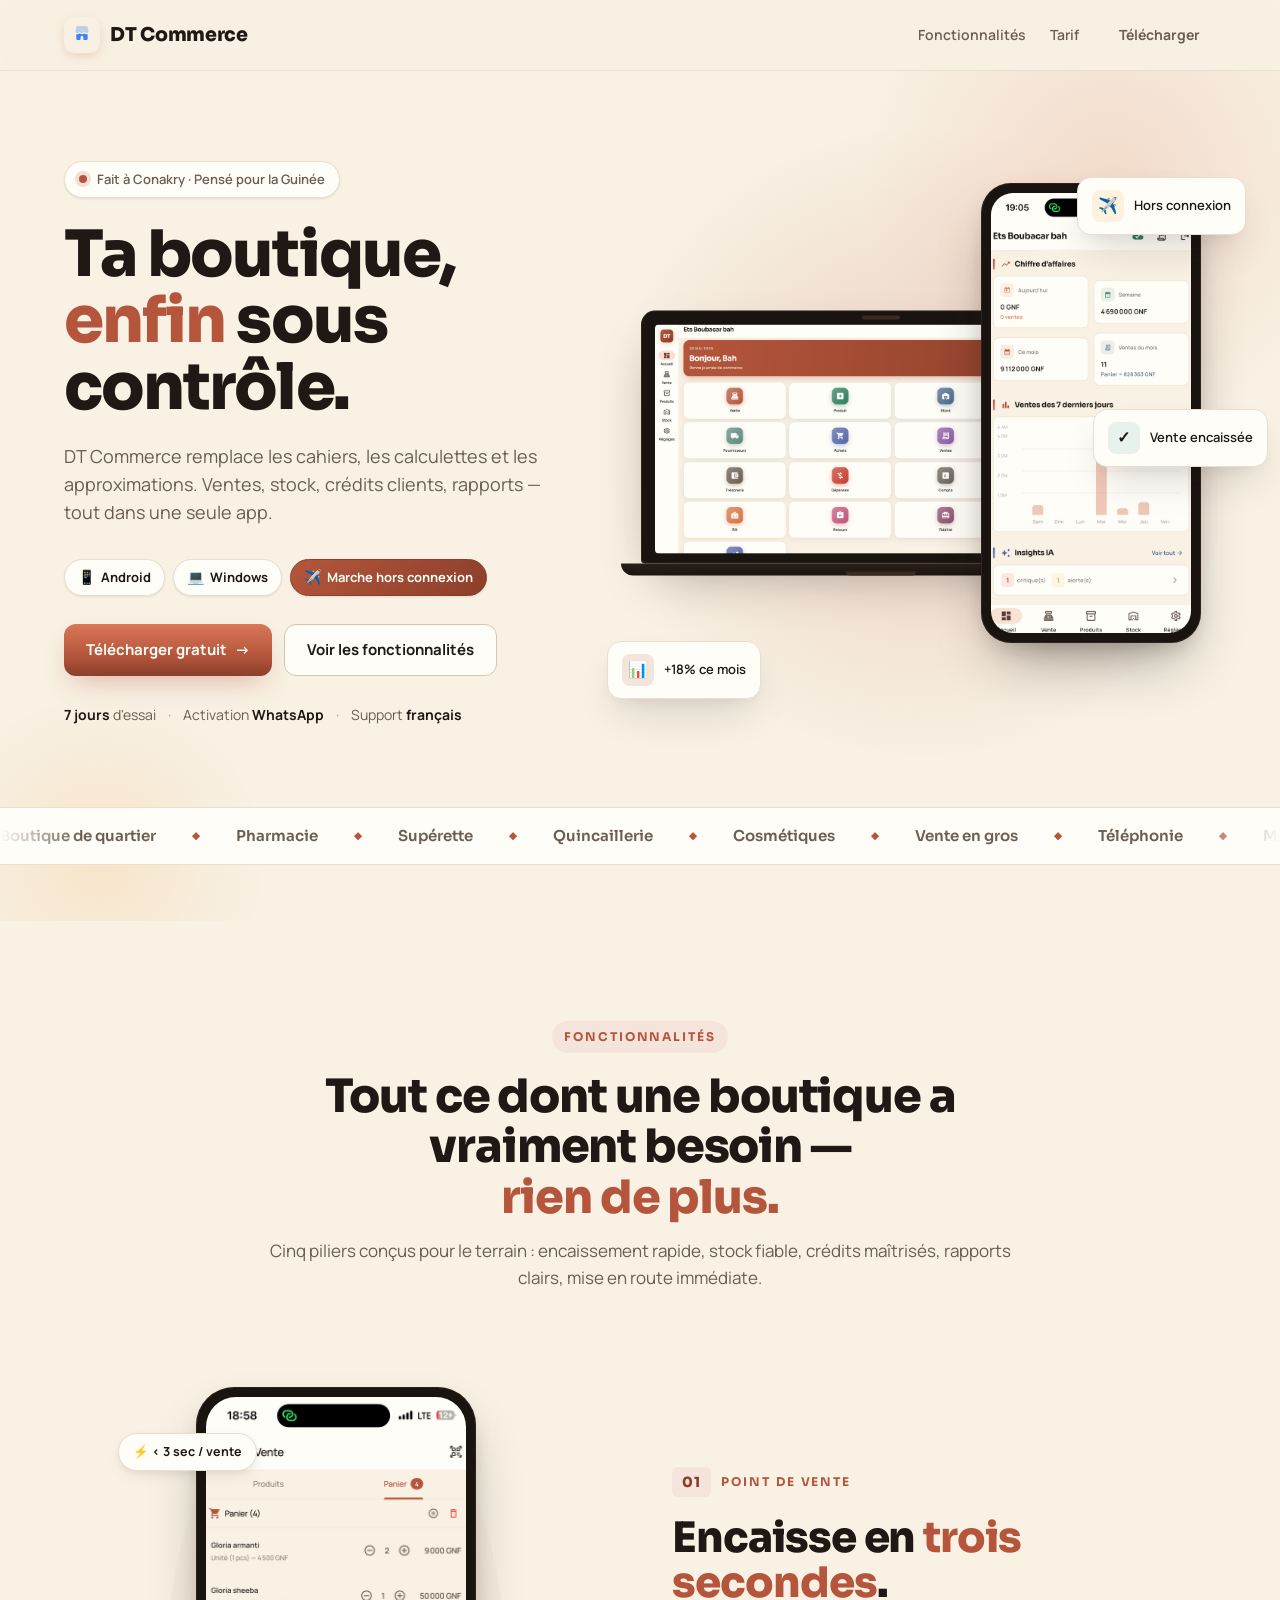
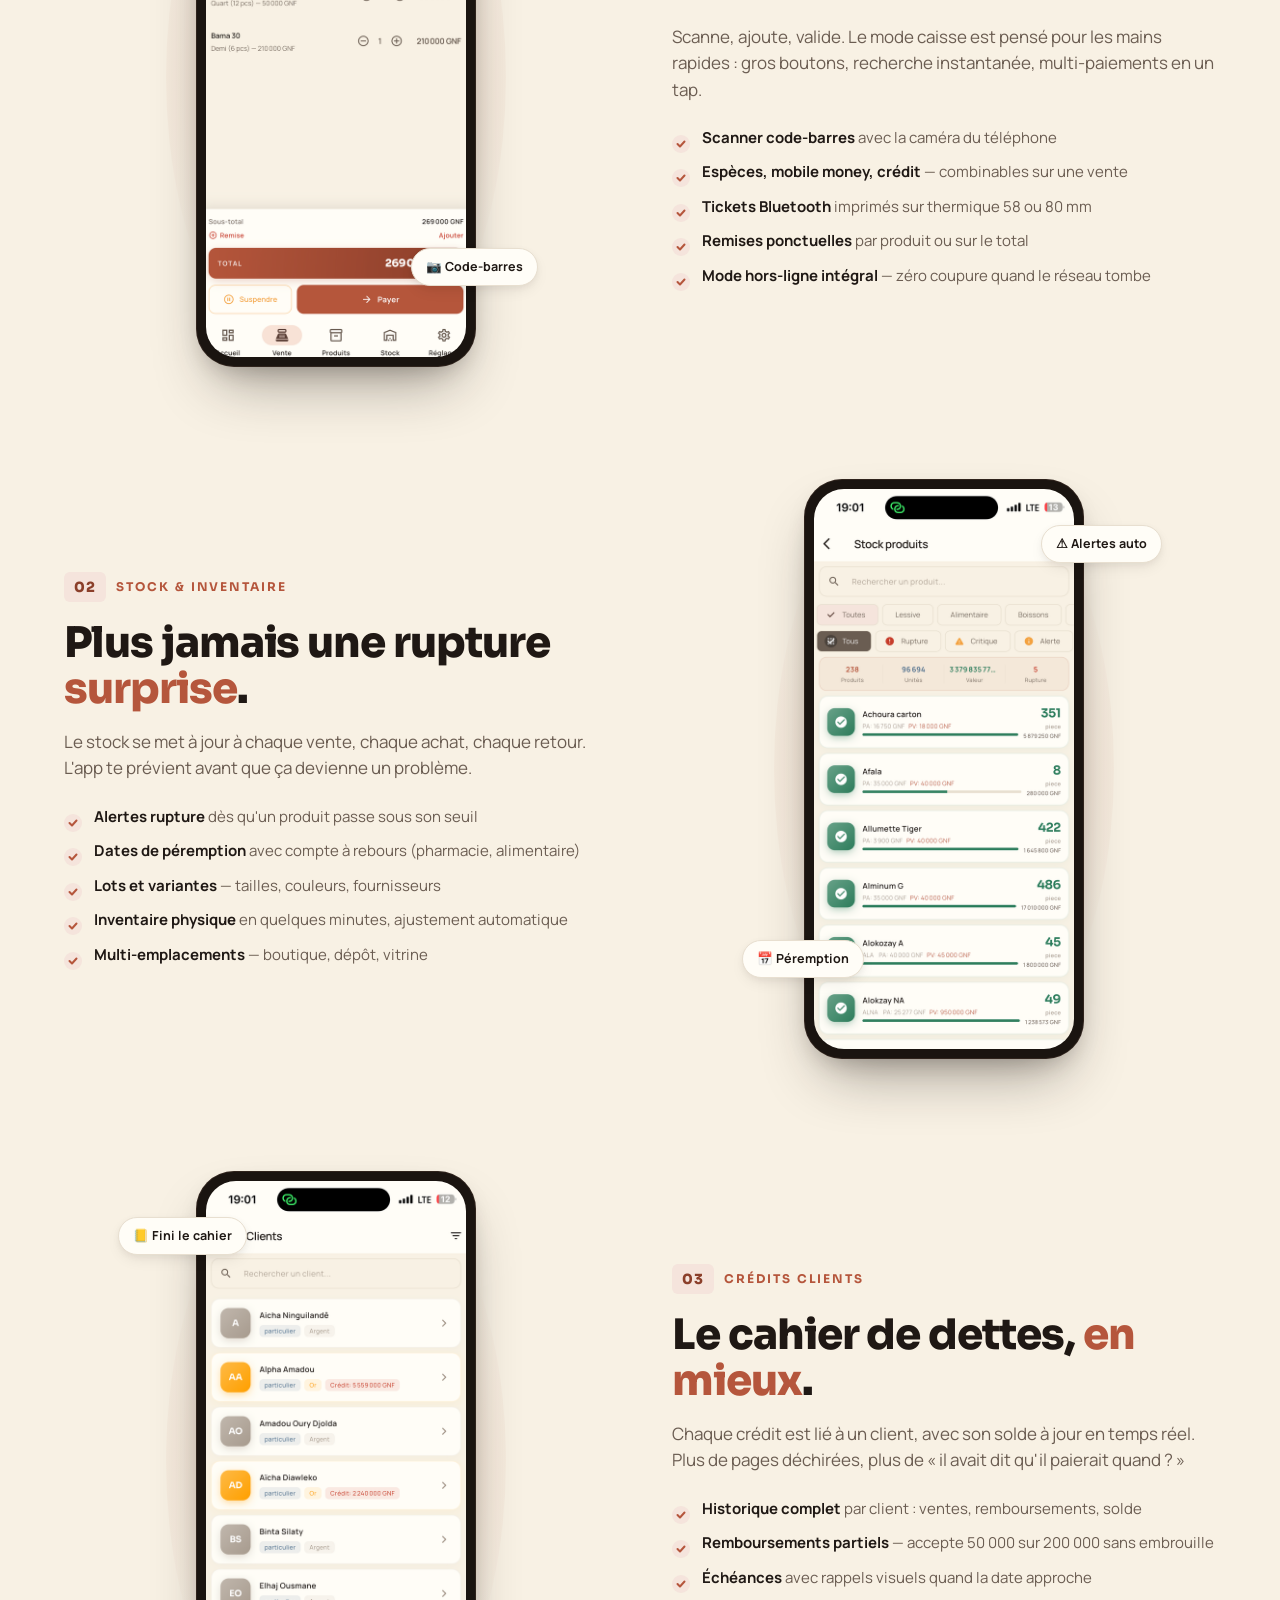
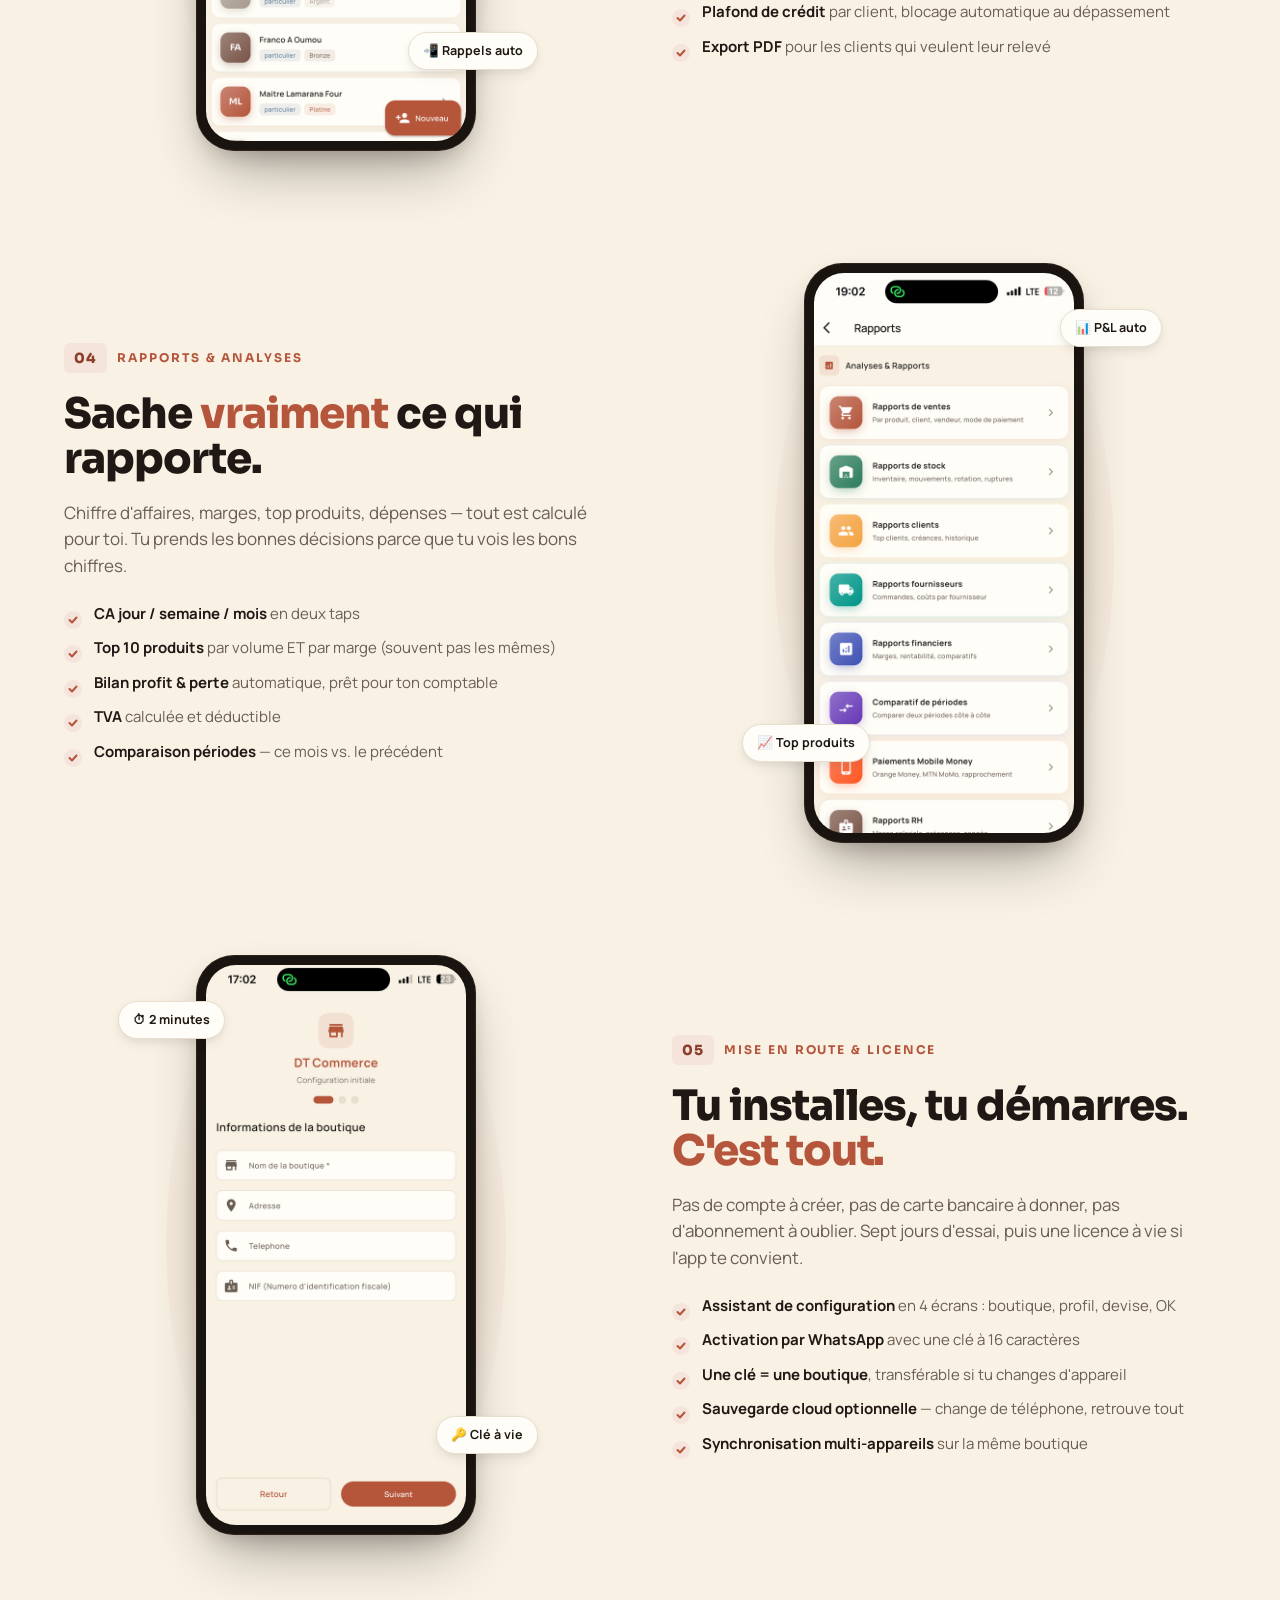
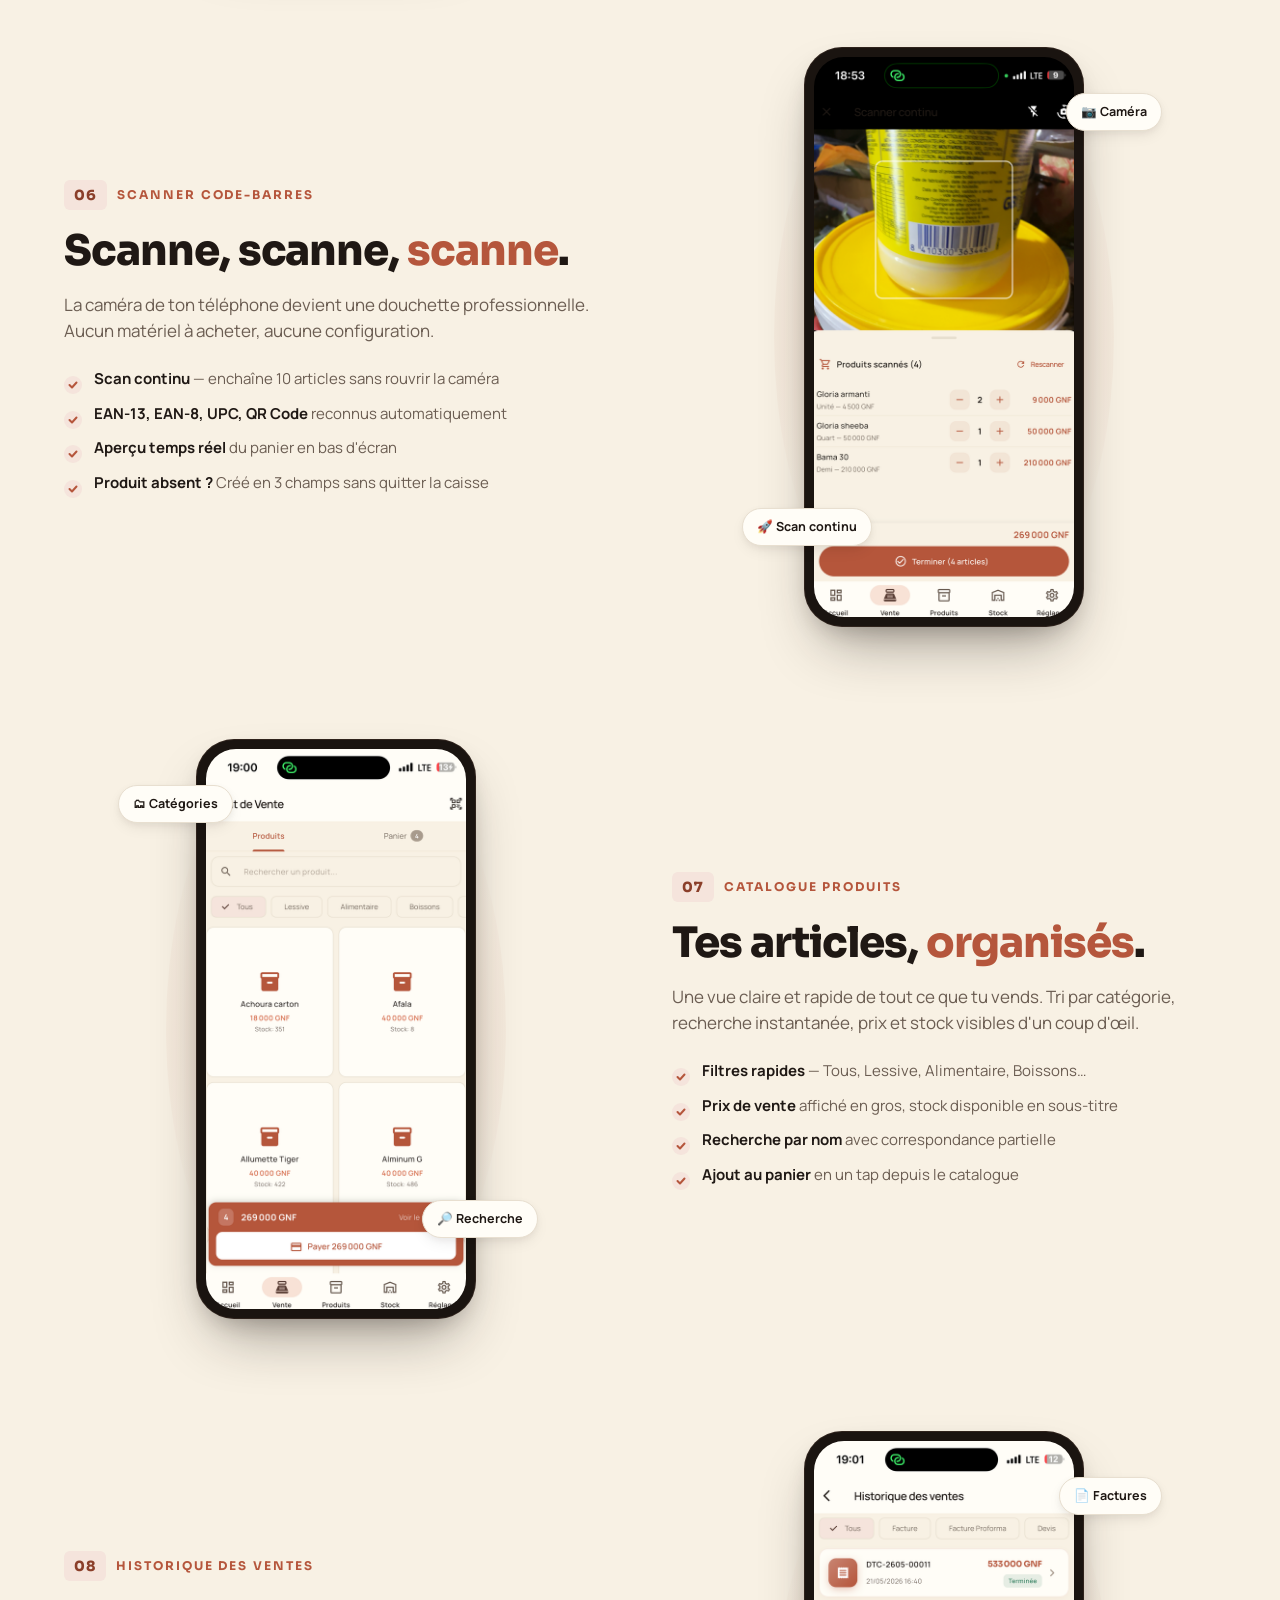
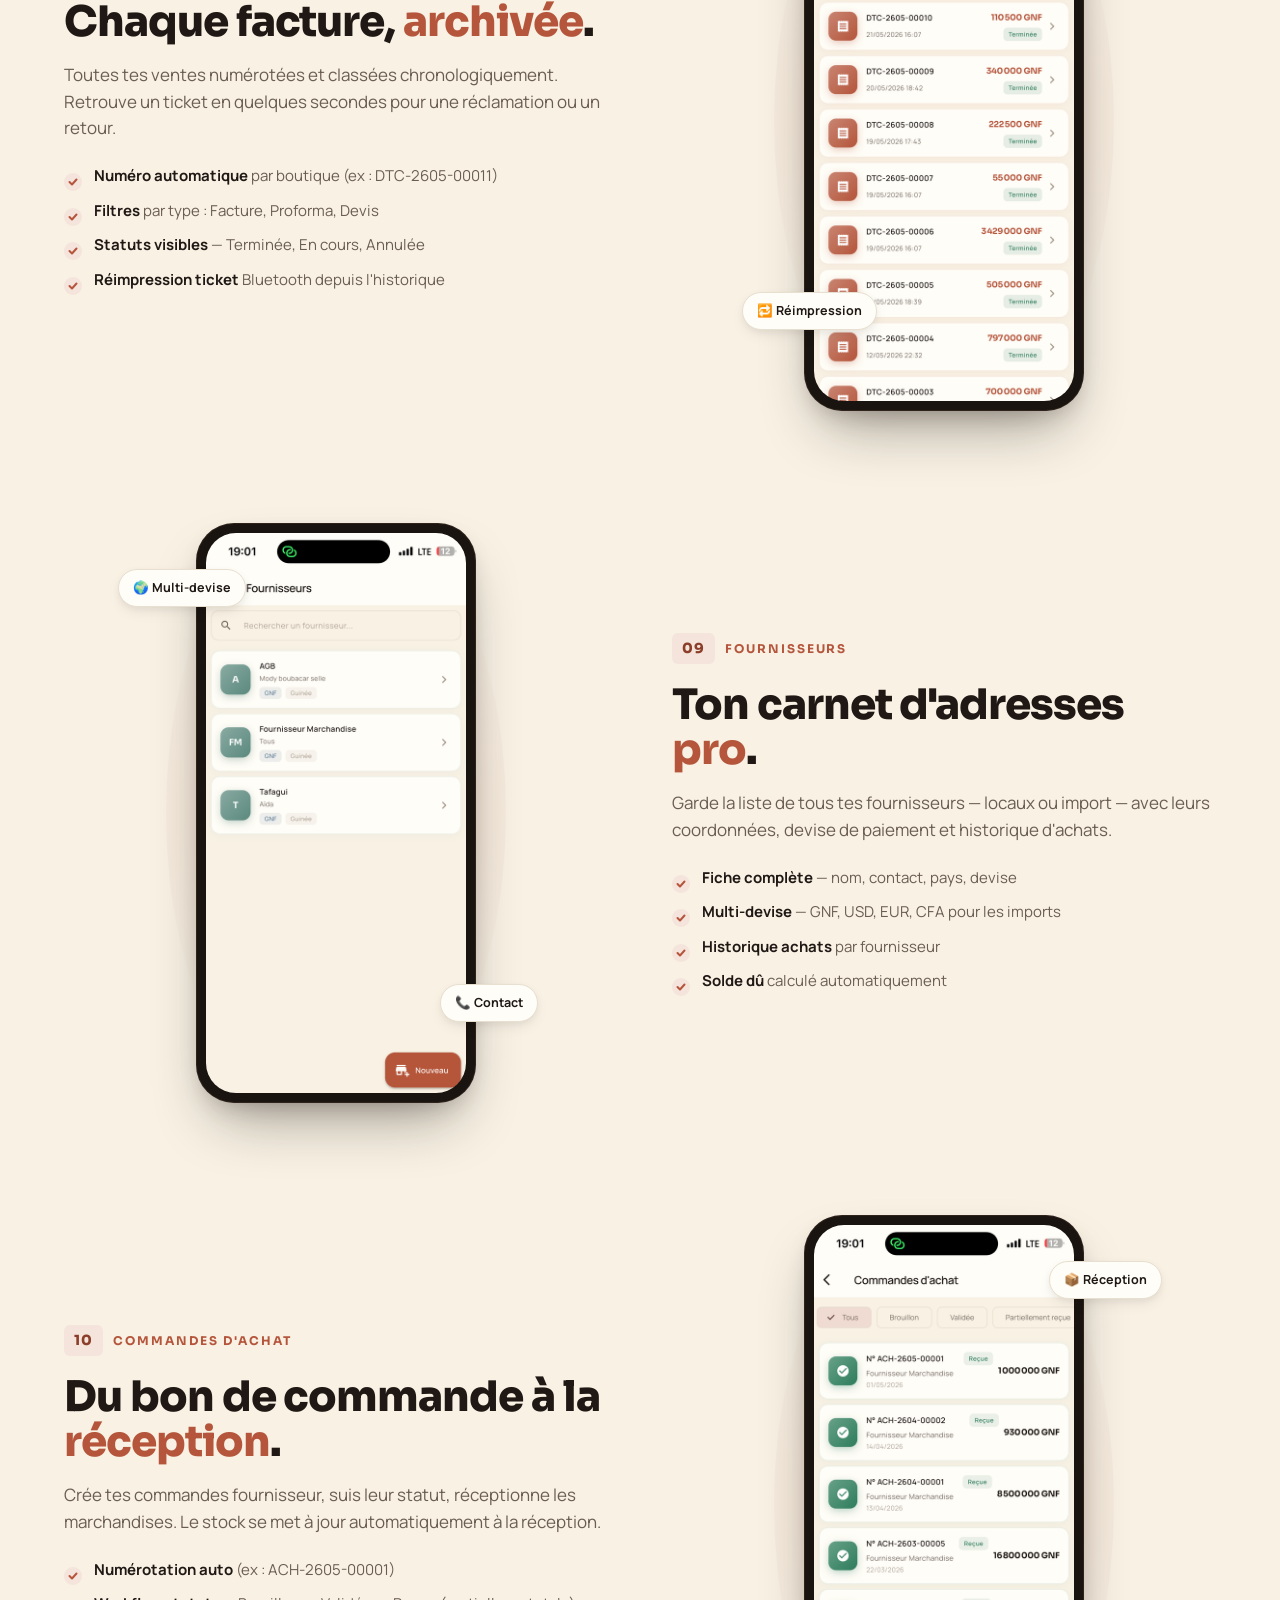
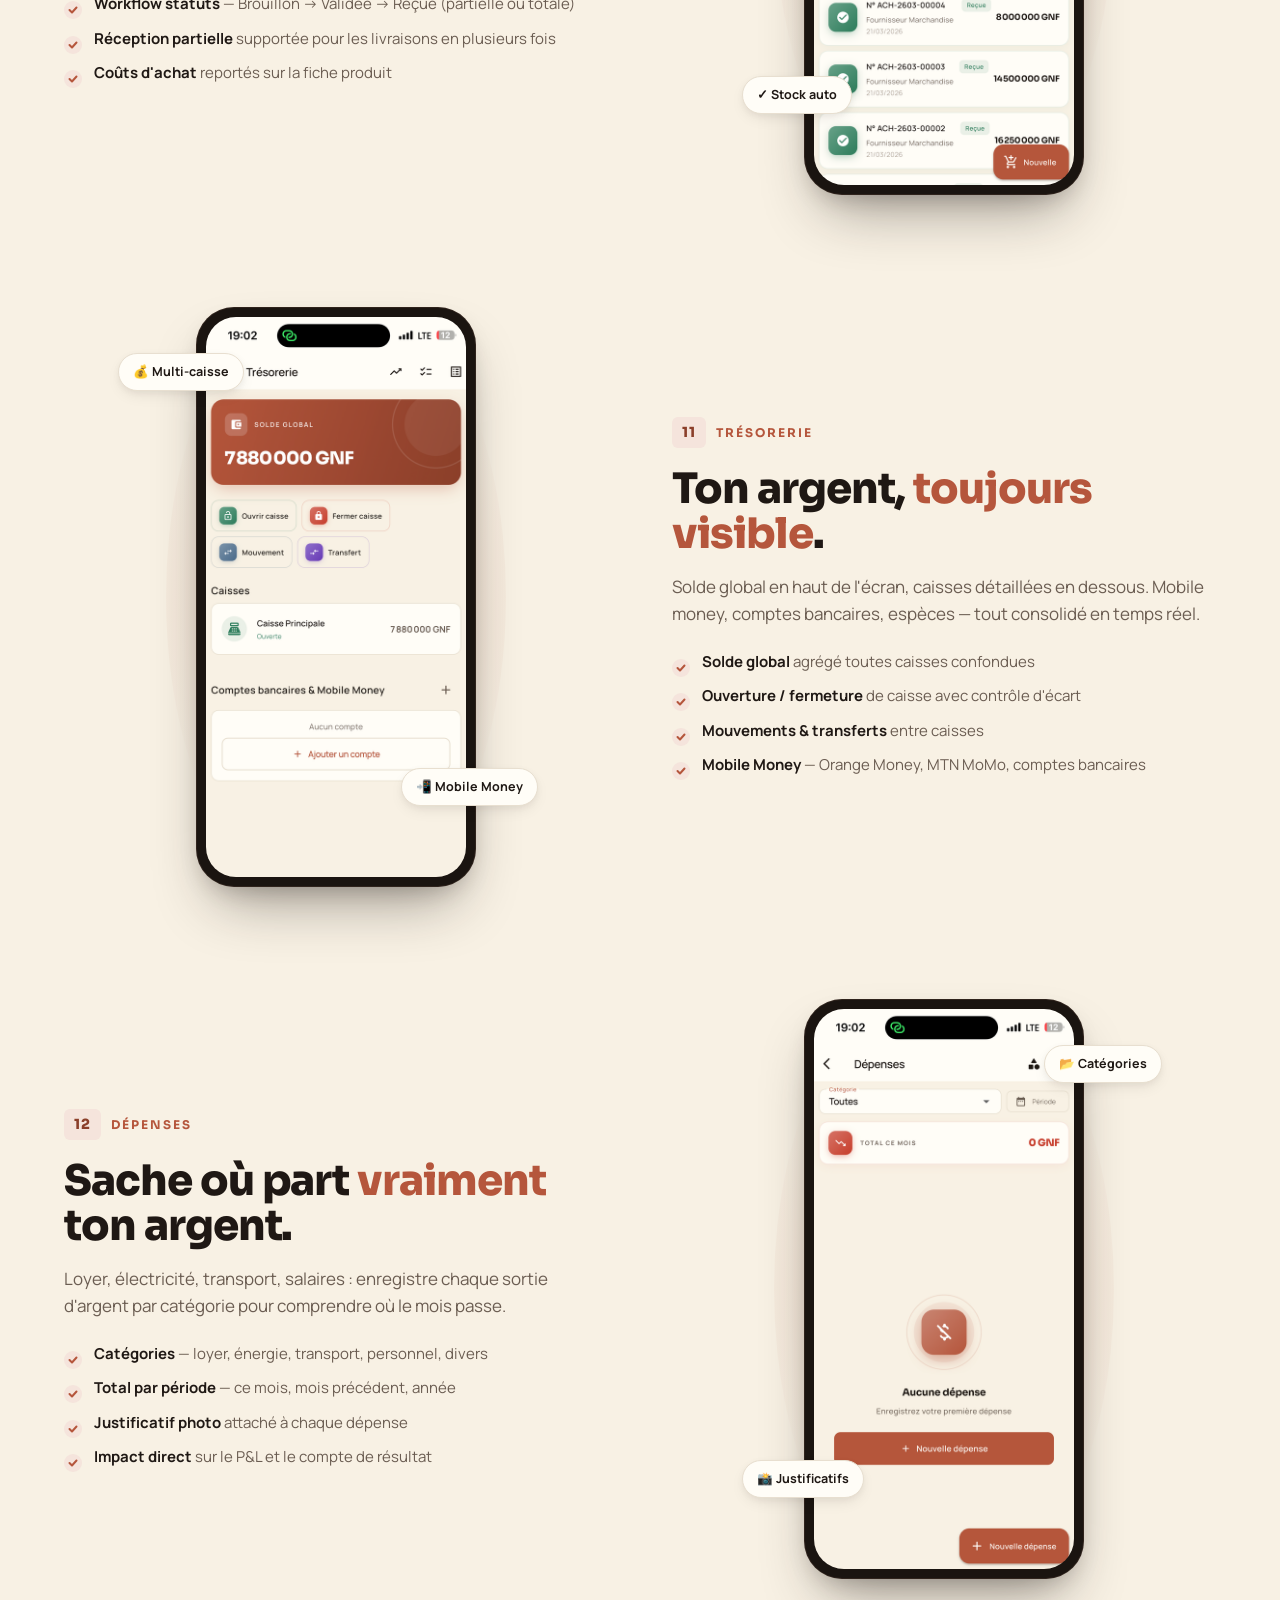
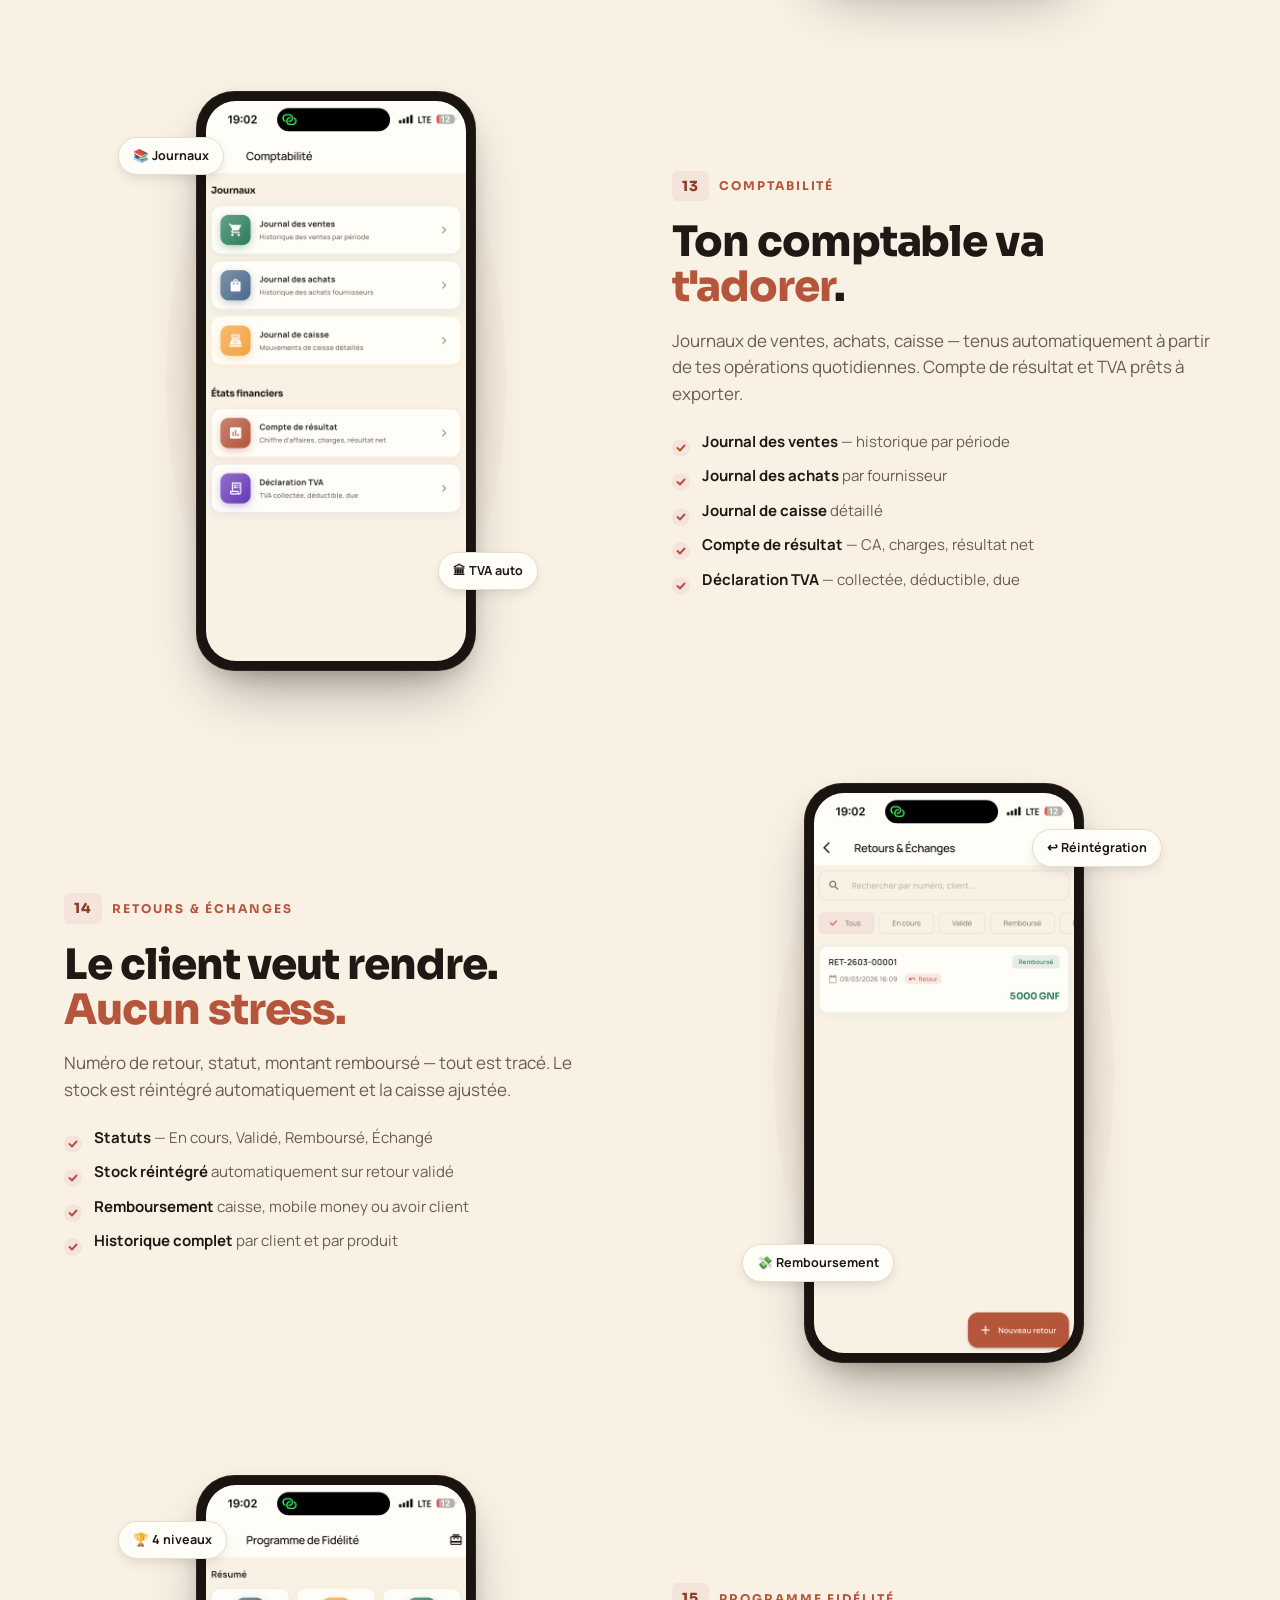
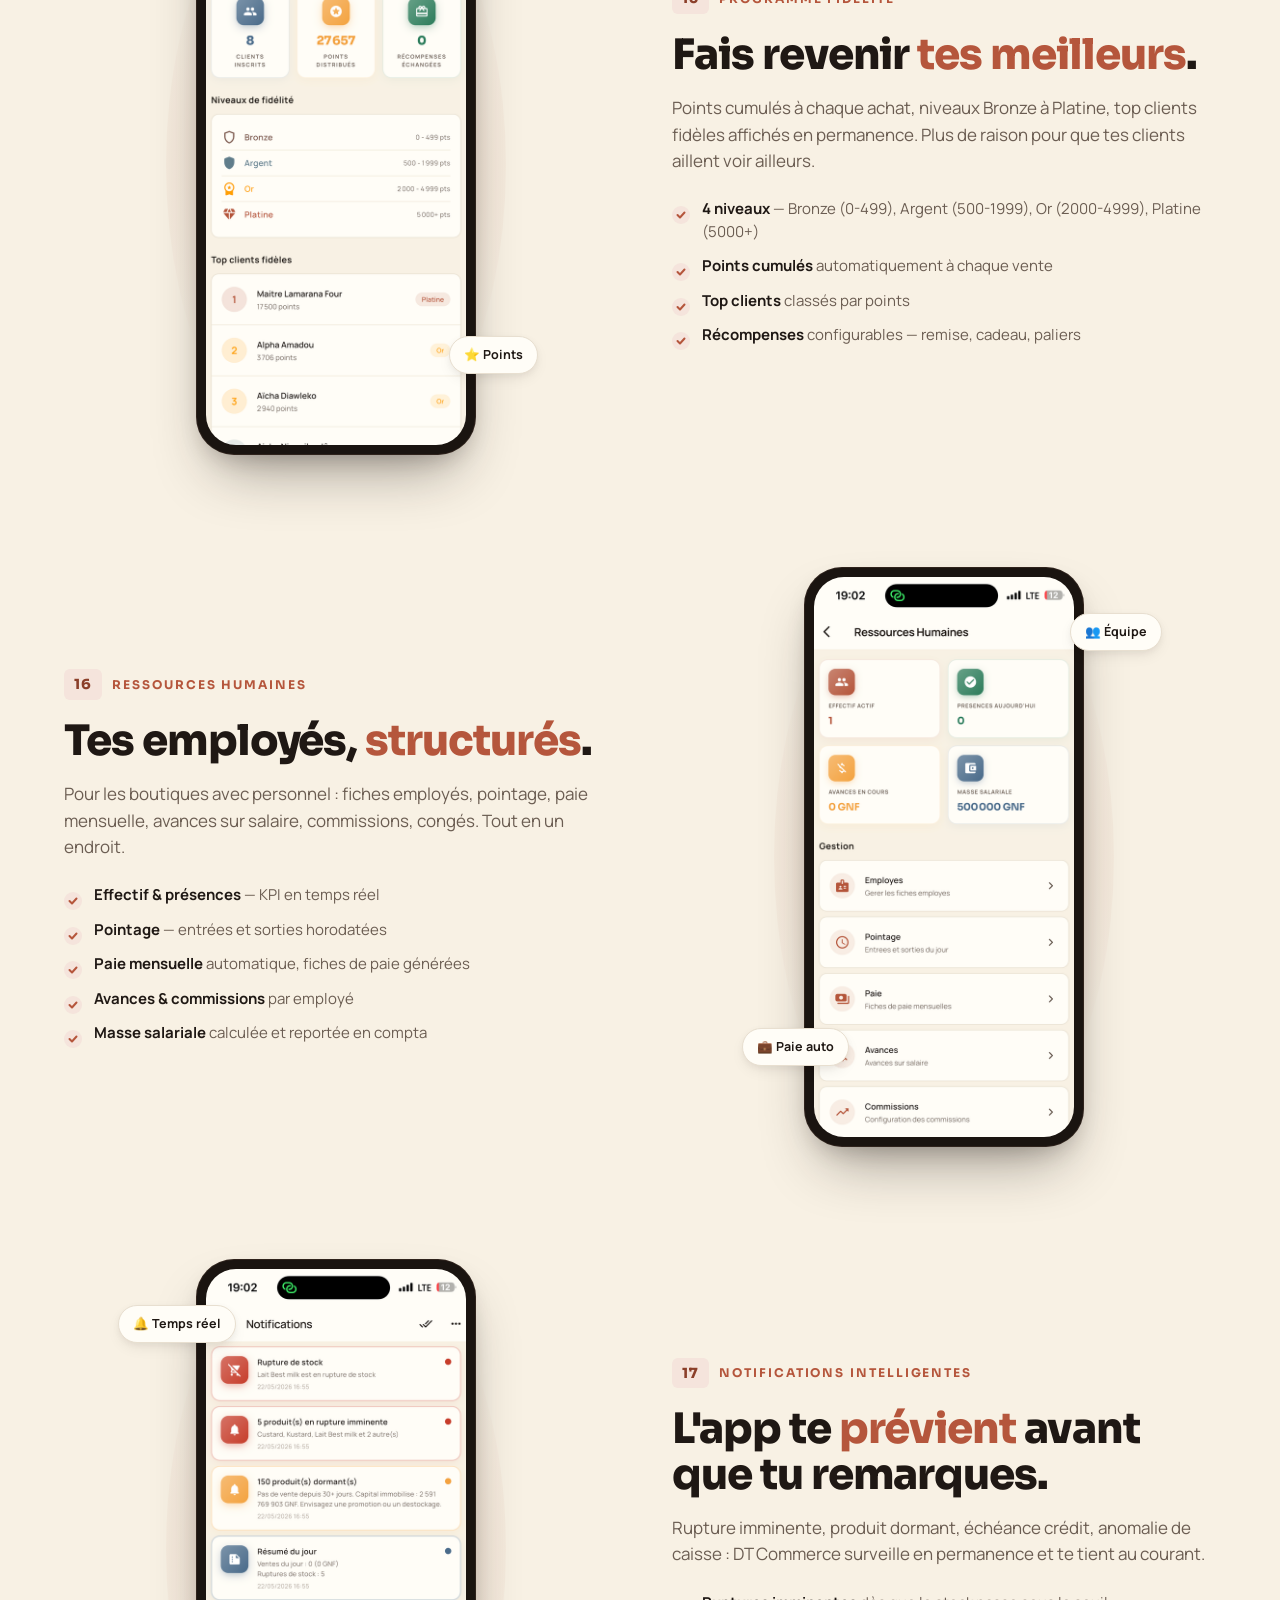
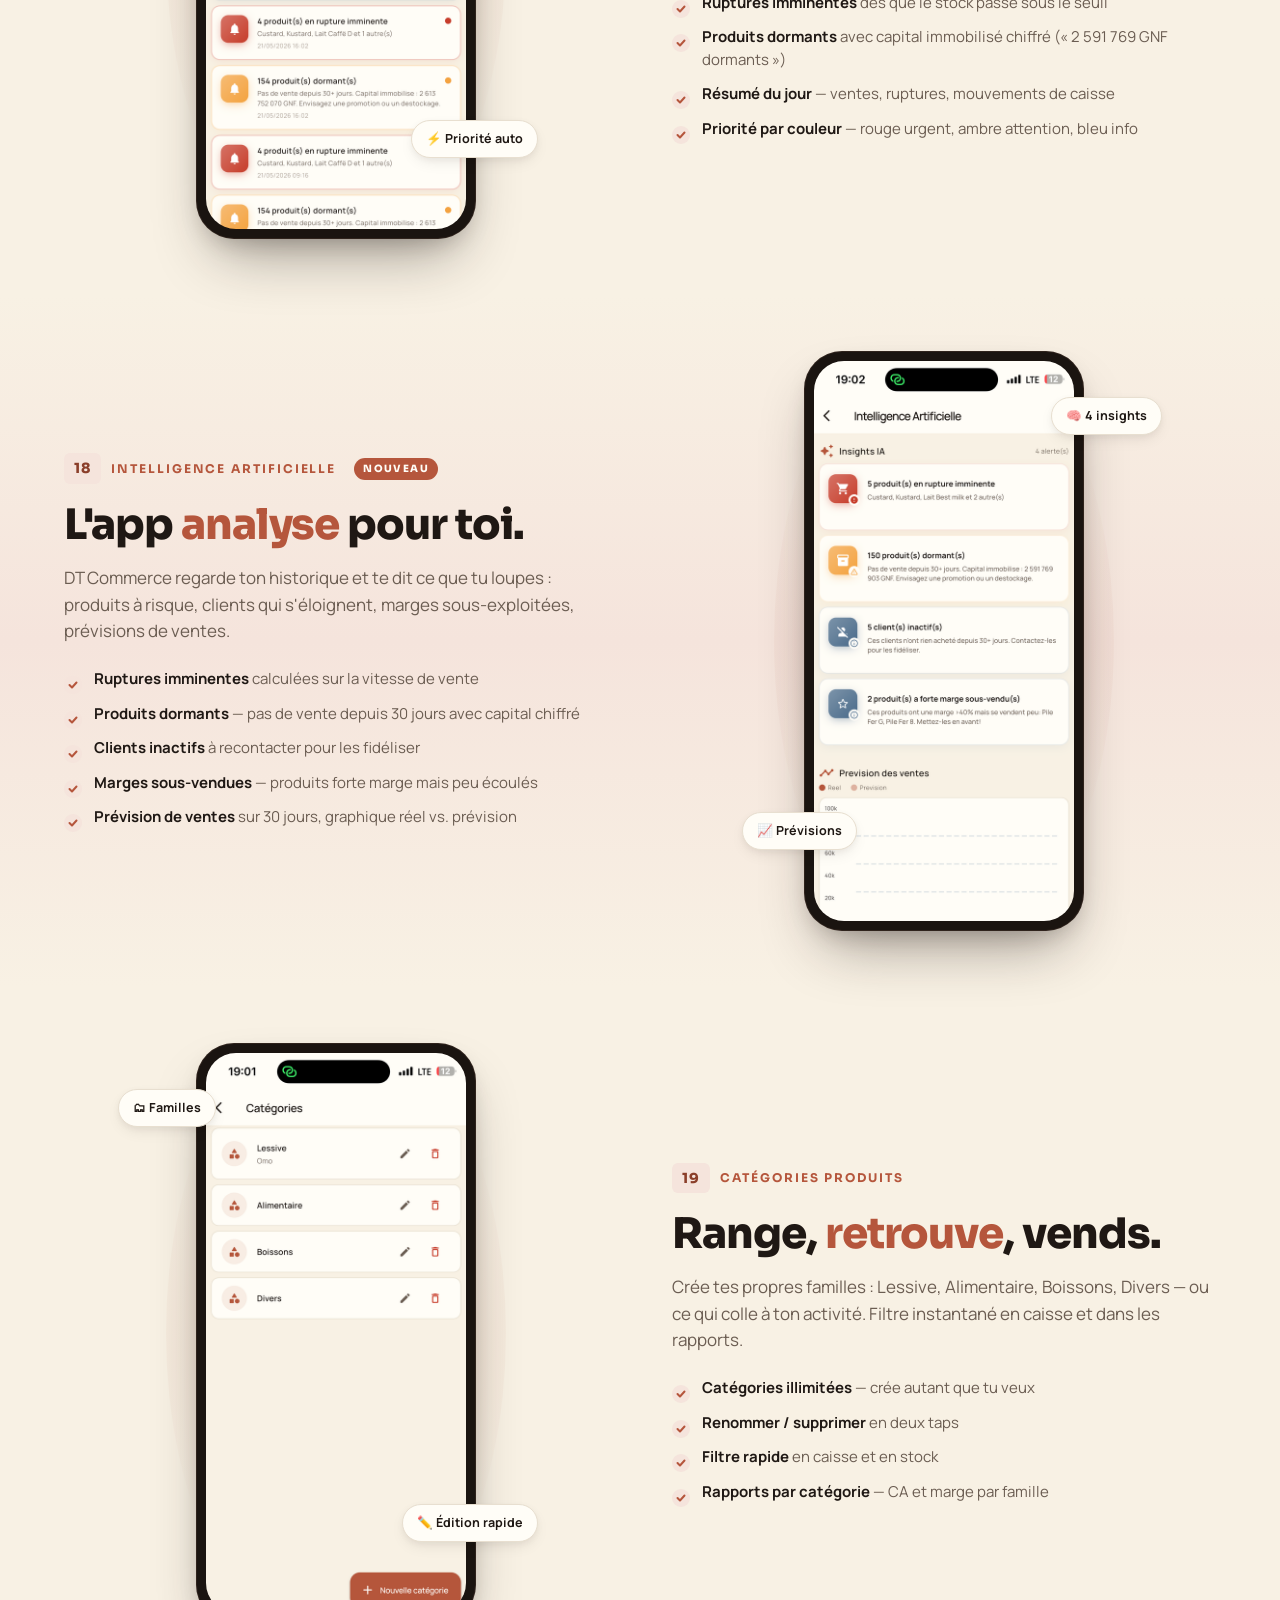
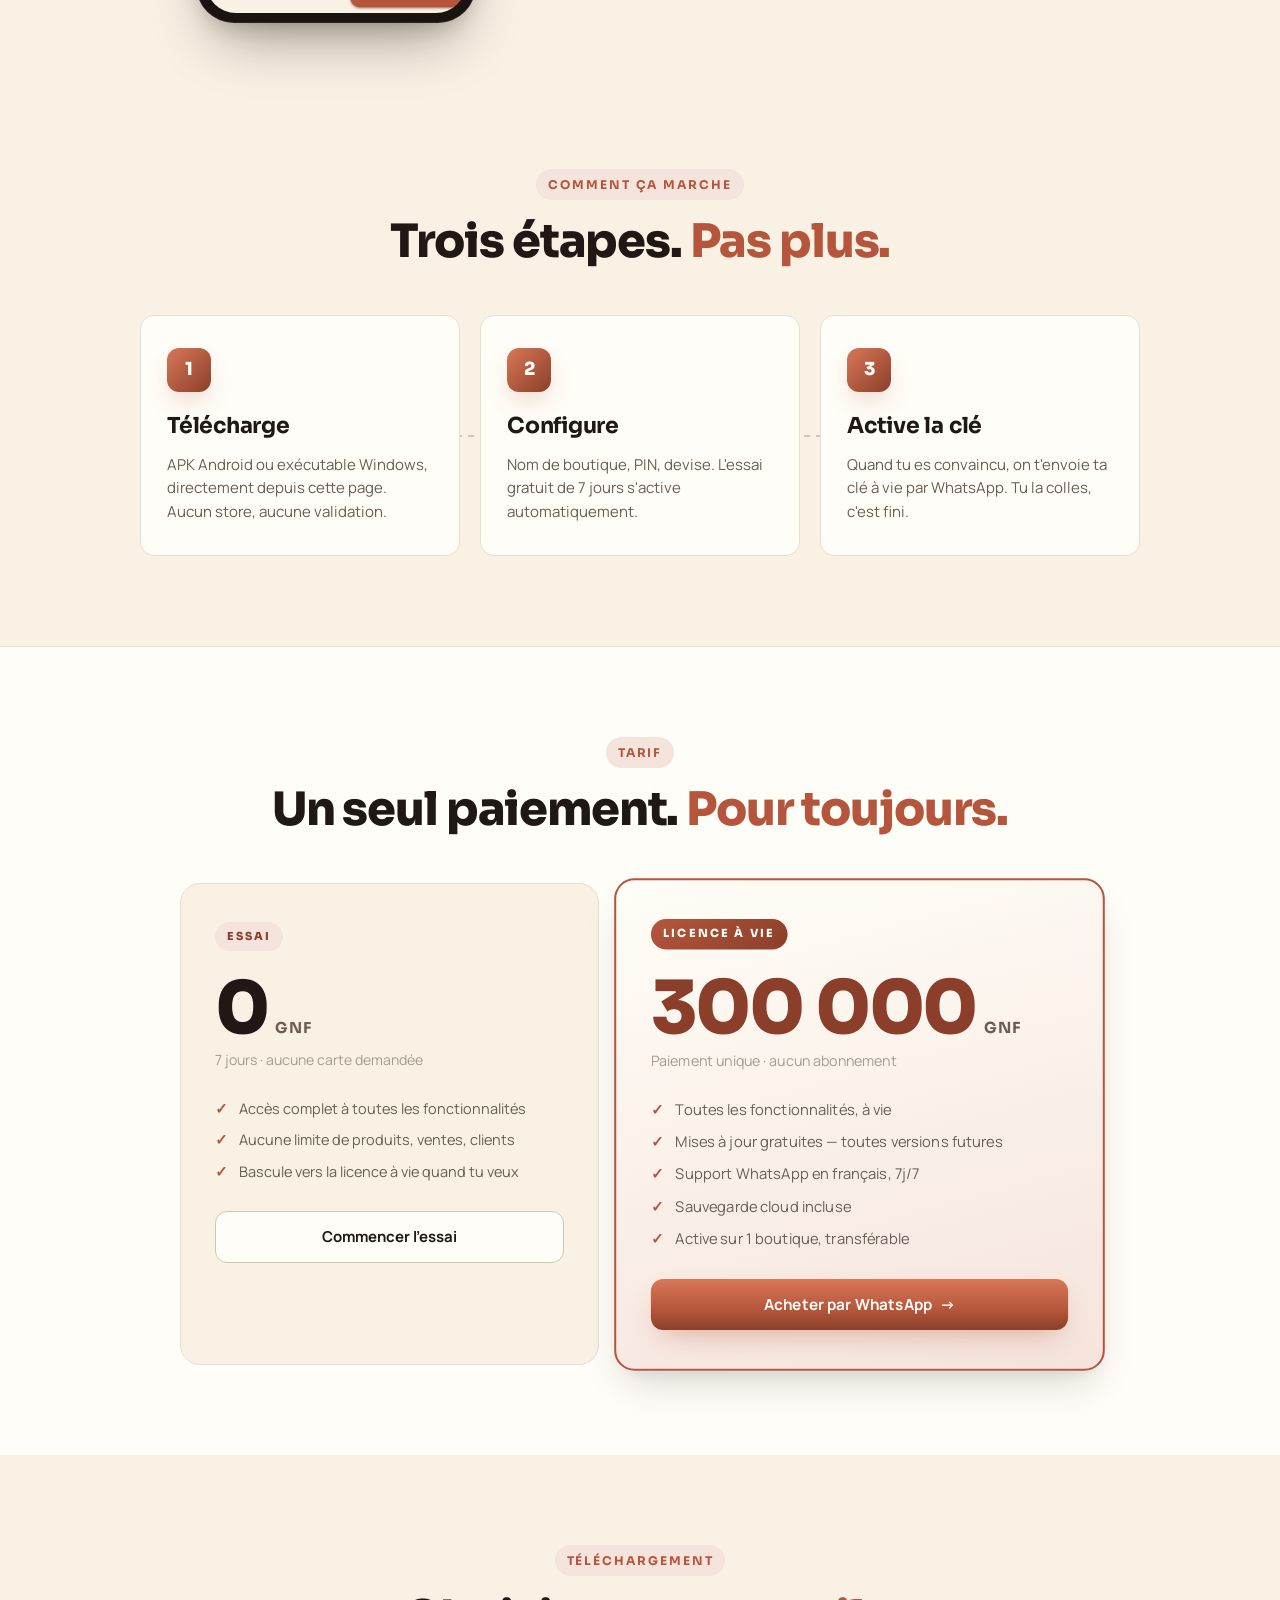
==== commit 9c4d4108: "Hero: ajout mockup laptop Windows + phone côte à côte, badges Android/Windows/hors-connexion" ====
--- a/index.html
+++ b/index.html
@@ -59,8 +59,12 @@
         <p class="lead">
           DT Commerce remplace les cahiers, les calculettes et les approximations.
           Ventes, stock, crédits clients, rapports — tout dans une seule app.
-          <strong>Marche sans internet.</strong>
-        </p>
+        </p>
+        <div class="hero-badges">
+          <span class="hero-badge"><span class="hb-ico">📱</span>Android</span>
+          <span class="hero-badge"><span class="hb-ico">💻</span>Windows</span>
+          <span class="hero-badge offline"><span class="hb-ico">✈️</span>Marche hors connexion</span>
+        </div>
         <div class="cta-row">
           <a href="#download" class="btn btn-primary">
             Télécharger gratuit
@@ -79,16 +83,22 @@
       <div class="hero-mock">
         <div class="hero-mock-inner">
           <div class="hero-glow"></div>
-          <div class="phone-frame">
-            <img src="screenshots/dashboard.png" alt="Dashboard DT Commerce">
+          <div class="laptop-frame">
+            <div class="laptop-screen">
+              <img src="screenshots/dashboard-pc.png" alt="DT Commerce sur Windows">
+            </div>
+            <div class="laptop-base"></div>
+          </div>
+          <div class="phone-frame phone-overlap">
+            <img src="screenshots/dashboard.png" alt="Dashboard DT Commerce mobile">
           </div>
           <div class="float-card fc-1">
+            <span class="fc-ico orange">✈️</span>
+            <span>Hors connexion</span>
+          </div>
+          <div class="float-card fc-2">
             <span class="fc-ico green">✓</span>
             <span>Vente encaissée</span>
-          </div>
-          <div class="float-card fc-2">
-            <span class="fc-ico orange">⚡</span>
-            <span>Stock à jour</span>
           </div>
           <div class="float-card fc-3">
             <span class="fc-ico terracotta">📊</span>
--- a/styles.css
+++ b/styles.css
@@ -206,10 +206,10 @@
   position: relative;
   z-index: 1;
   display: grid;
-  grid-template-columns: 1.1fr 1fr;
-  gap: 56px;
-  align-items: center;
-  min-height: 580px;
+  grid-template-columns: 1fr 1.15fr;
+  gap: 48px;
+  align-items: center;
+  min-height: 600px;
 }
 
 .eyebrow {
@@ -257,6 +257,32 @@
 }
 .lead strong { color: var(--ink); font-weight: 700; }
 
+.hero-badges {
+  display: flex;
+  gap: 8px;
+  flex-wrap: wrap;
+  margin-bottom: 28px;
+}
+.hero-badge {
+  display: inline-flex;
+  align-items: center;
+  gap: 6px;
+  padding: 7px 13px;
+  background: var(--surface);
+  border: 1px solid var(--line);
+  border-radius: 999px;
+  font-size: 13px;
+  font-weight: 700;
+  color: var(--ink);
+  box-shadow: var(--shadow-sm);
+}
+.hero-badge.offline {
+  background: linear-gradient(135deg, var(--primary), var(--primary-dark));
+  border-color: var(--primary-dark);
+  color: var(--on-primary);
+}
+.hero-badge .hb-ico { font-size: 14px; line-height: 1; }
+
 .cta-row {
   display: flex;
   gap: 12px;
@@ -275,21 +301,83 @@
 .trust b { color: var(--ink); font-weight: 700; }
 .trust-sep { color: var(--ink-mute); }
 
-/* Hero mock */
+/* Hero mock — laptop + phone overlap */
 .hero-mock {
   display: flex;
   justify-content: center;
   align-items: center;
   position: relative;
+  min-height: 580px;
 }
 .hero-mock-inner {
   position: relative;
-  width: 280px;
+  width: 560px;
   height: 580px;
 }
-.hero-mock .phone-frame {
-  position: relative;
-  z-index: 2;
+
+/* Laptop frame */
+.laptop-frame {
+  position: absolute;
+  top: 50%;
+  left: 0;
+  transform: translateY(-50%);
+  width: 480px;
+  z-index: 1;
+}
+.laptop-screen {
+  background: #1A1410;
+  padding: 14px 14px 10px;
+  border-radius: 14px 14px 4px 4px;
+  box-shadow:
+    0 24px 48px -16px rgba(31,24,20,0.35),
+    inset 0 0 0 1px rgba(232,164,140,0.10);
+  position: relative;
+}
+.laptop-screen::before {
+  content: "";
+  position: absolute;
+  top: 5px; left: 50%;
+  transform: translateX(-50%);
+  width: 38px; height: 4px;
+  background: #3a2a20;
+  border-radius: 4px;
+}
+.laptop-screen img {
+  width: 100%;
+  display: block;
+  border-radius: 4px;
+  background: var(--surface);
+}
+.laptop-base {
+  height: 12px;
+  background: linear-gradient(180deg, #2a1f18 0%, #1A1410 100%);
+  border-radius: 0 0 18px 18px;
+  margin: 0 -20px;
+  position: relative;
+  box-shadow: 0 12px 18px -10px rgba(31,24,20,0.45);
+}
+.laptop-base::after {
+  content: "";
+  position: absolute;
+  bottom: 0; left: 50%;
+  transform: translateX(-50%);
+  width: 70px; height: 4px;
+  background: #3a2a20;
+  border-radius: 0 0 8px 8px;
+}
+
+/* Phone overlaps laptop */
+.phone-overlap {
+  position: absolute !important;
+  right: 0;
+  top: 30px;
+  z-index: 3;
+  width: 220px !important;
+  height: 460px !important;
+  border-radius: 30px !important;
+}
+.phone-overlap img {
+  border-radius: 22px !important;
 }
 .hero-glow {
   position: absolute;
@@ -324,9 +412,9 @@
 .float-card .fc-ico.green { background: var(--success-bg); }
 .float-card .fc-ico.orange { background: var(--warning-bg); }
 .float-card .fc-ico.terracotta { background: var(--primary-bg); }
-.float-card.fc-1 { top: 12%; left: -54%; }
-.float-card.fc-2 { top: 48%; right: -52%; animation-delay: -1.5s; }
-.float-card.fc-3 { bottom: 8%; left: -38%; animation-delay: -2.8s; }
+.float-card.fc-1 { top: 4%; right: -8%; }
+.float-card.fc-2 { top: 44%; right: -12%; animation-delay: -1.5s; }
+.float-card.fc-3 { bottom: 6%; left: -6%; animation-delay: -2.8s; }
 @keyframes floaty {
   0%,100% { transform: translateY(0); }
   50% { transform: translateY(-8px); }
@@ -905,9 +993,13 @@
   .hero-copy .cta-row { justify-content: center; }
   .hero-copy .trust { justify-content: center; }
 
-  .float-card.fc-1 { top: 6%; left: -10%; }
-  .float-card.fc-2 { top: 42%; right: -10%; }
+  .hero-mock-inner { width: 480px; height: 480px; }
+  .laptop-frame { width: 400px; }
+  .phone-overlap { width: 180px !important; height: 380px !important; top: 50px; }
+  .float-card.fc-1 { top: 0; right: -4%; }
+  .float-card.fc-2 { top: 38%; right: -6%; }
   .float-card.fc-3 { bottom: 4%; left: -4%; }
+  .hero-copy .hero-badges { justify-content: center; }
 
   .feature { padding: 40px 0; }
   .feature-inner { grid-template-columns: 1fr; gap: 50px; }
@@ -938,10 +1030,10 @@
   .lead { font-size: 16px; }
   .cta-row .btn { flex: 1 1 auto; }
 
-  .hero-mock-inner { width: 240px; height: 500px; transform: scale(0.95); }
-  .phone-frame { width: 240px; height: 500px; border-radius: 32px; }
+  .hero-mock-inner { width: 100%; max-width: 360px; height: 360px; }
+  .laptop-frame { width: 100%; }
+  .phone-overlap { width: 130px !important; height: 270px !important; top: 40px; right: -4%; }
   .phone-frame img { border-radius: 26px; }
-  .phone-frame::before { width: 80px; height: 18px; }
 
   .intro { padding: 70px 0 20px; }
   .feature-title { font-size: clamp(26px, 7vw, 34px); }
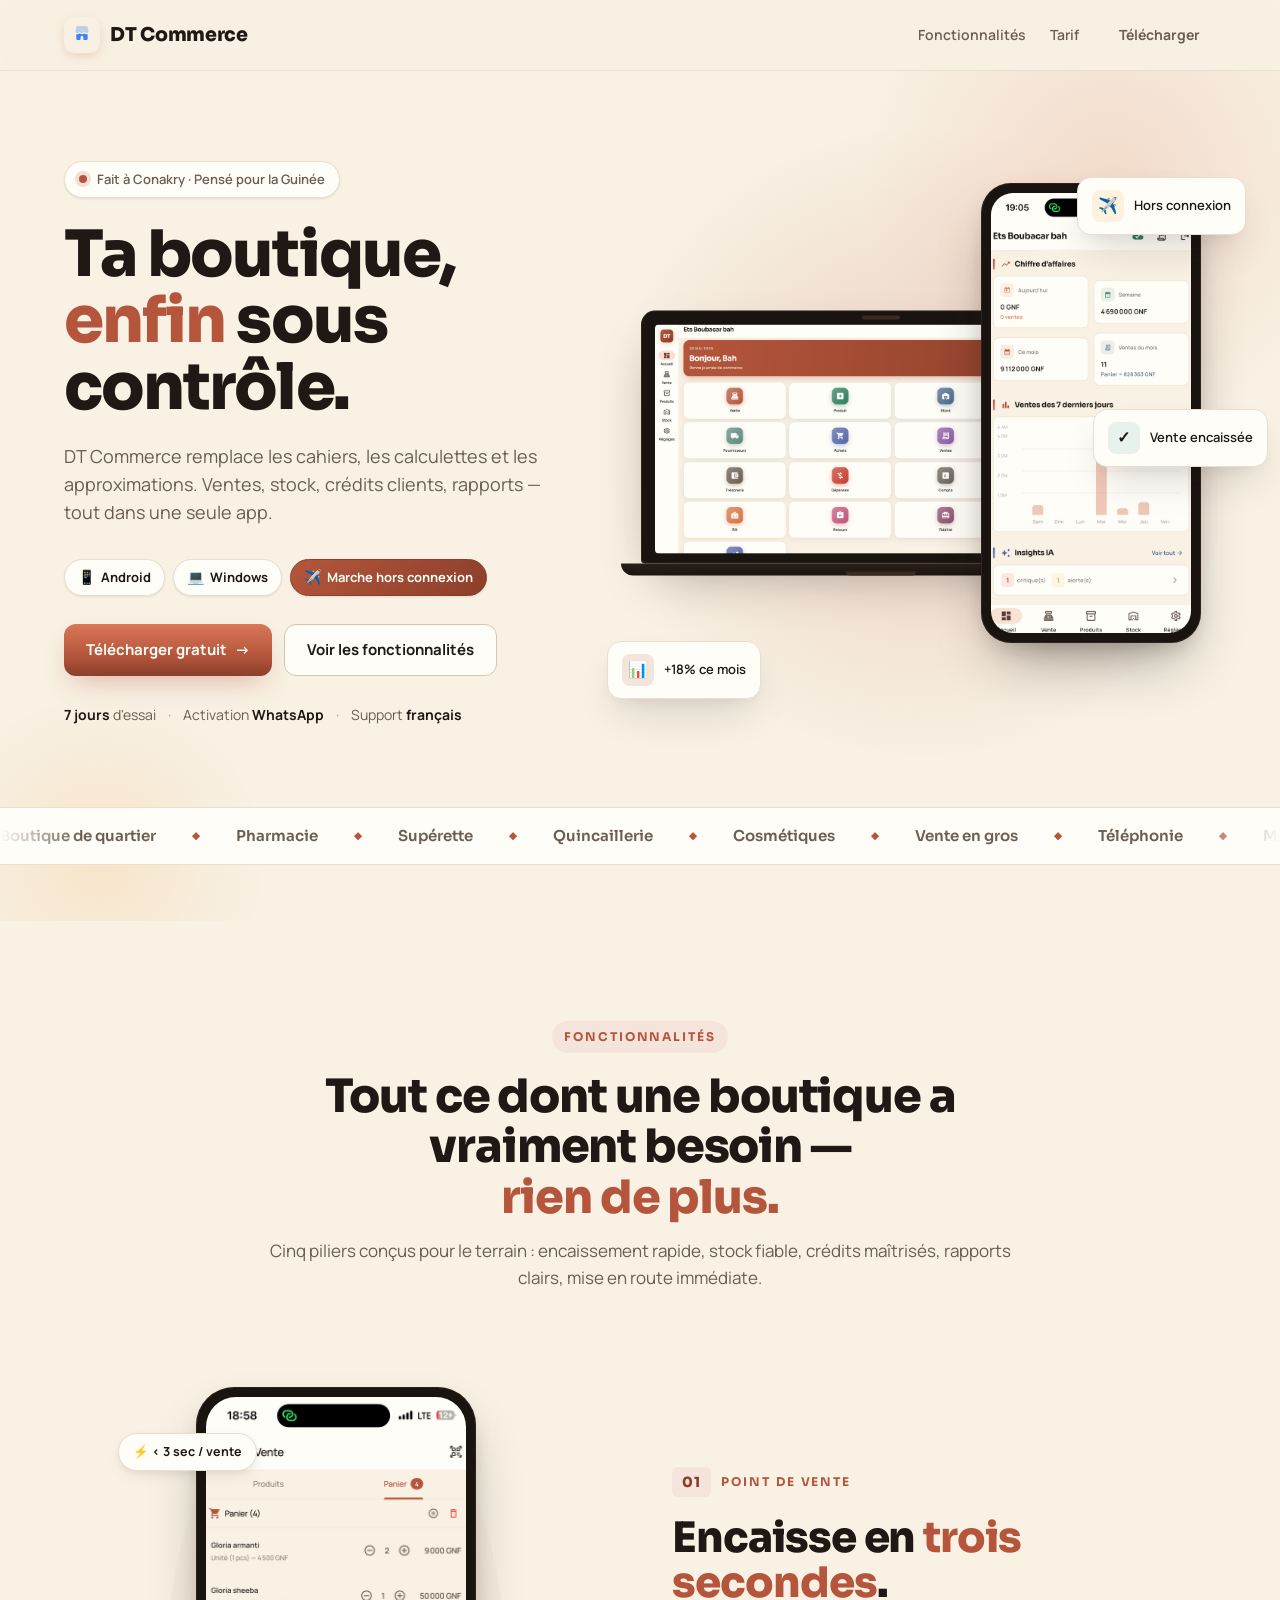
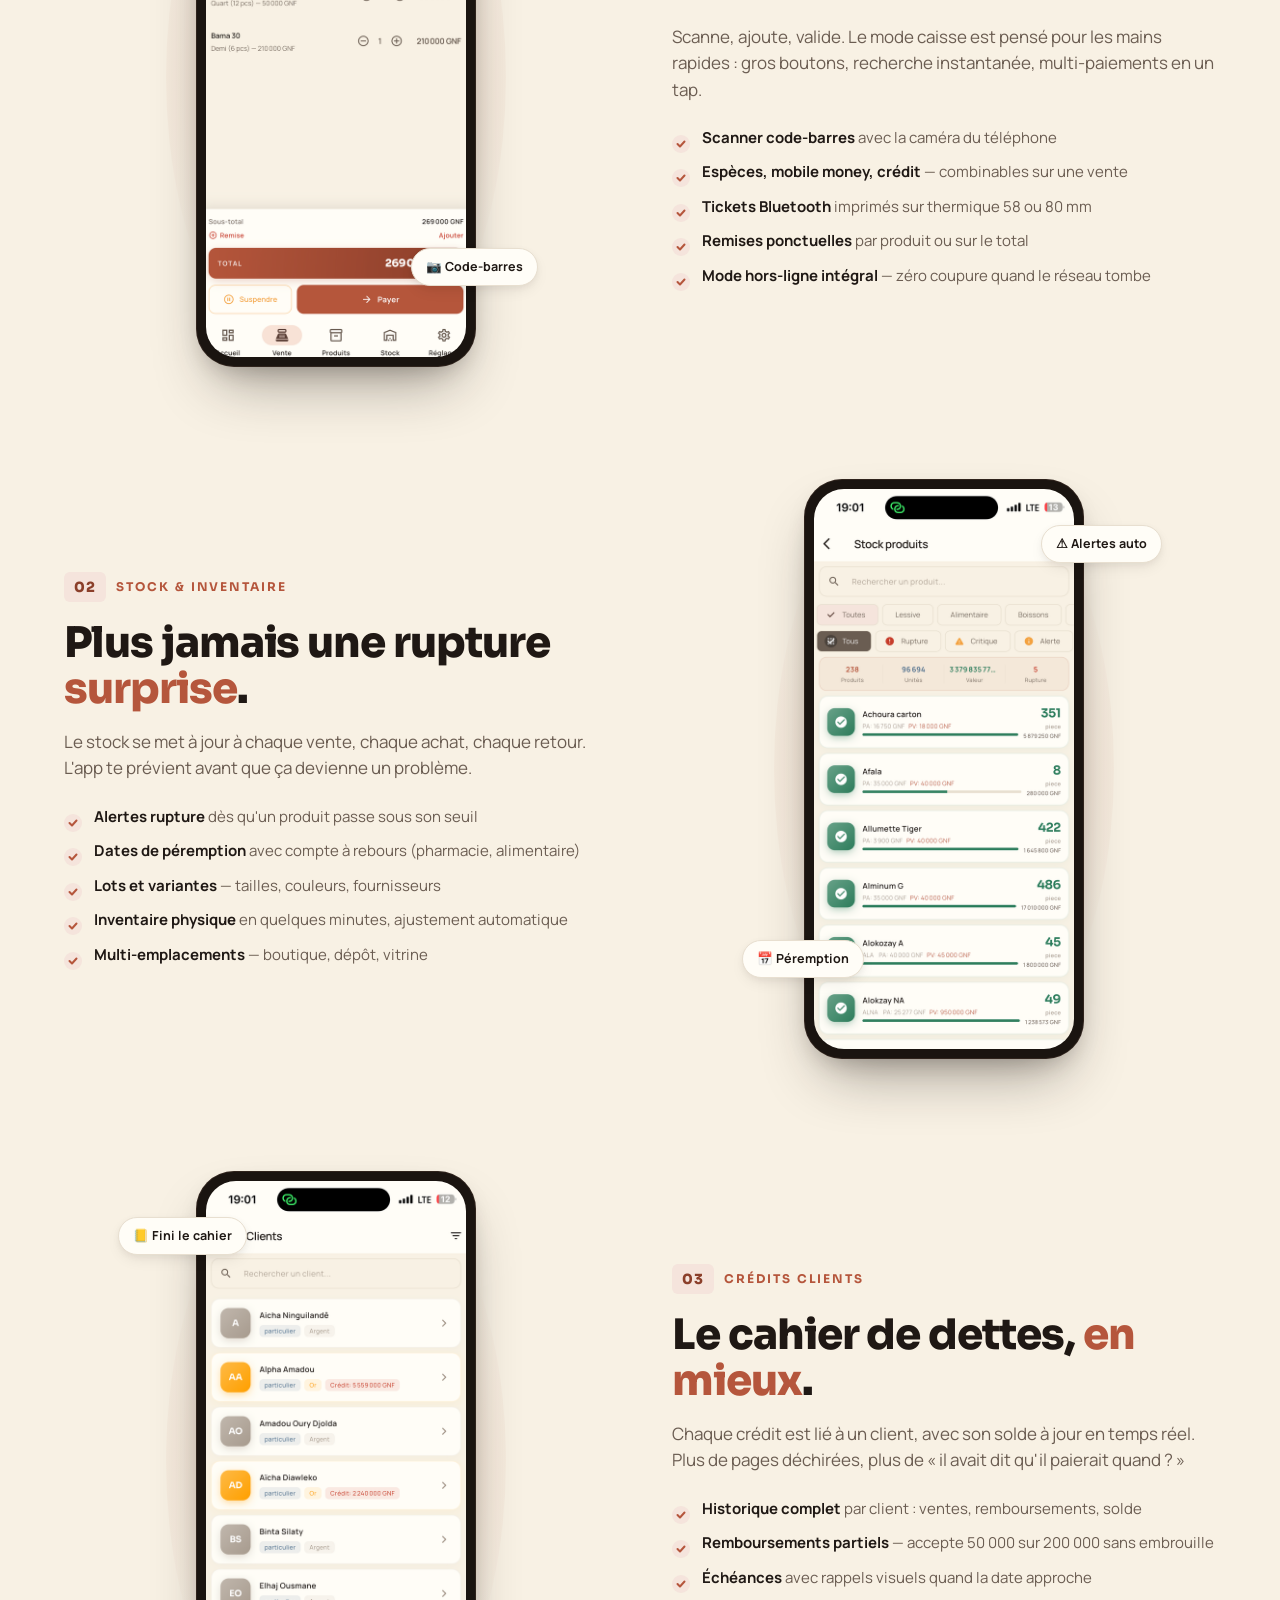
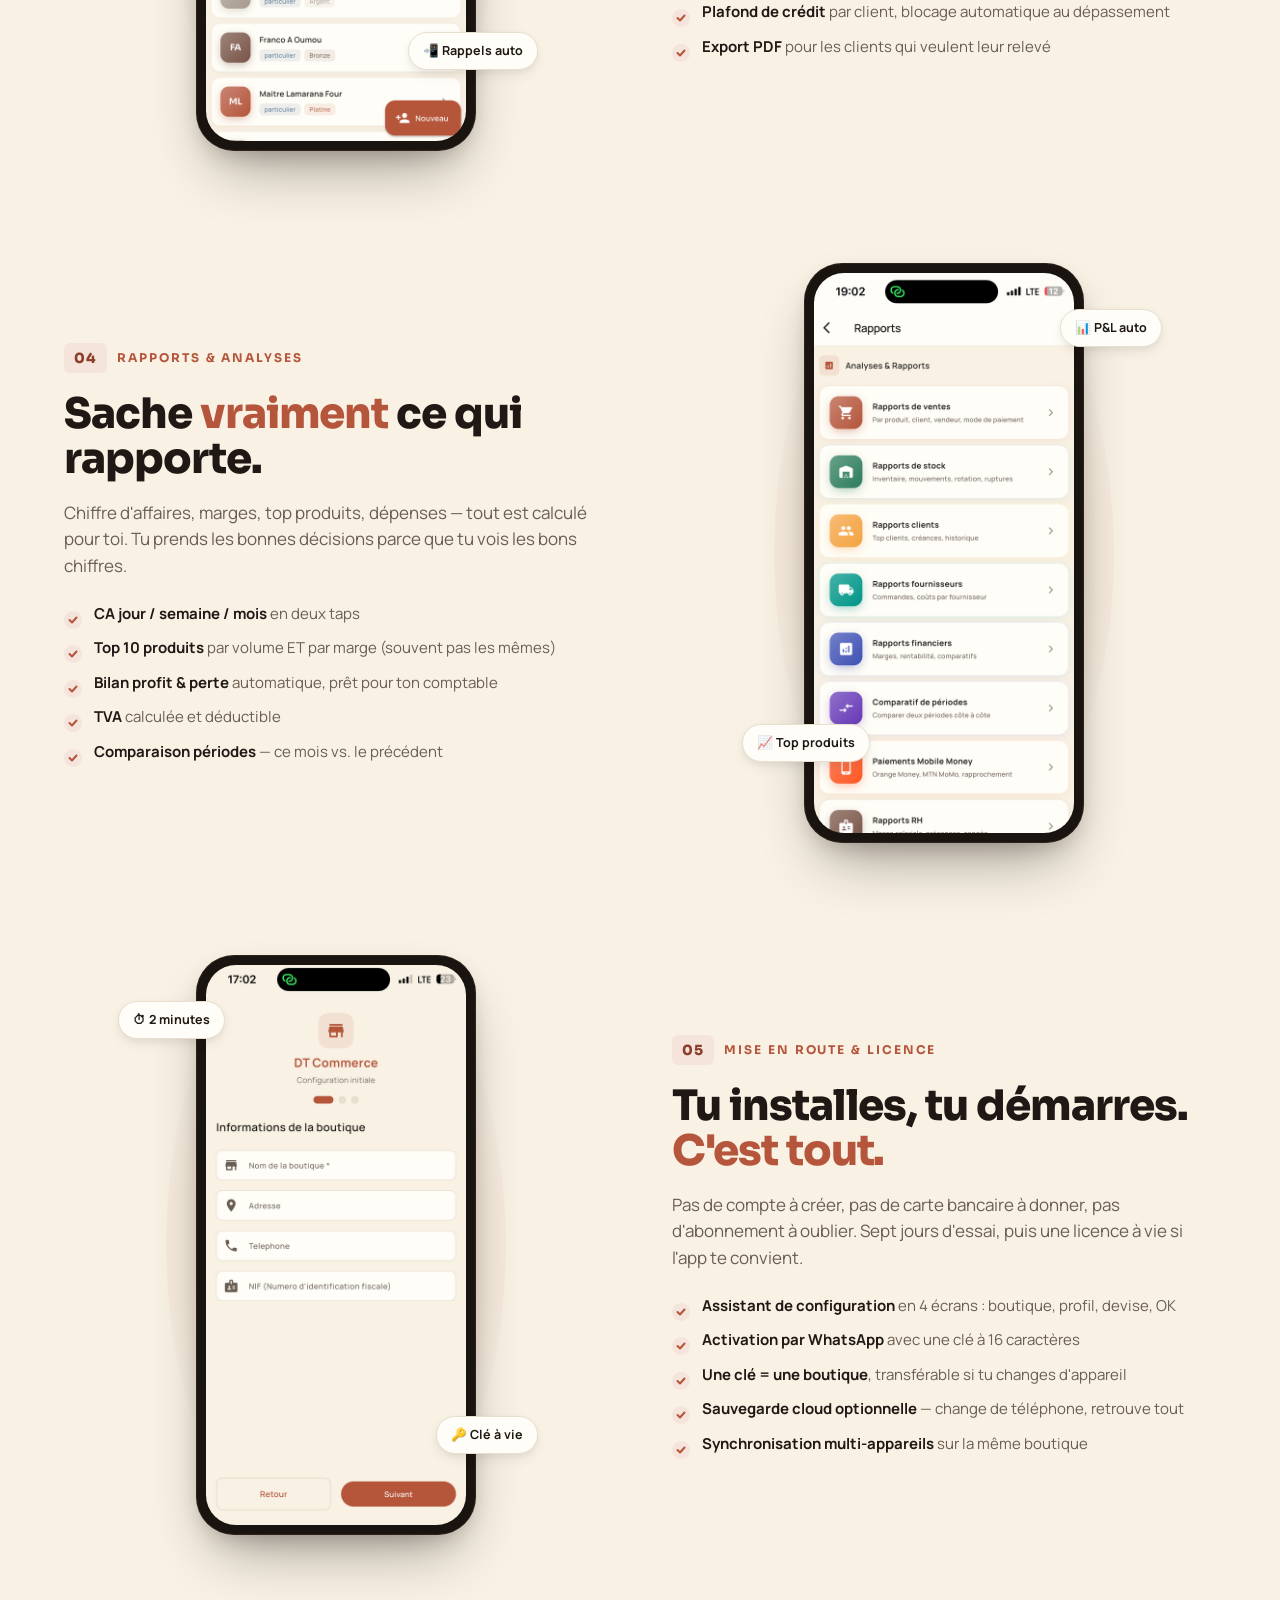
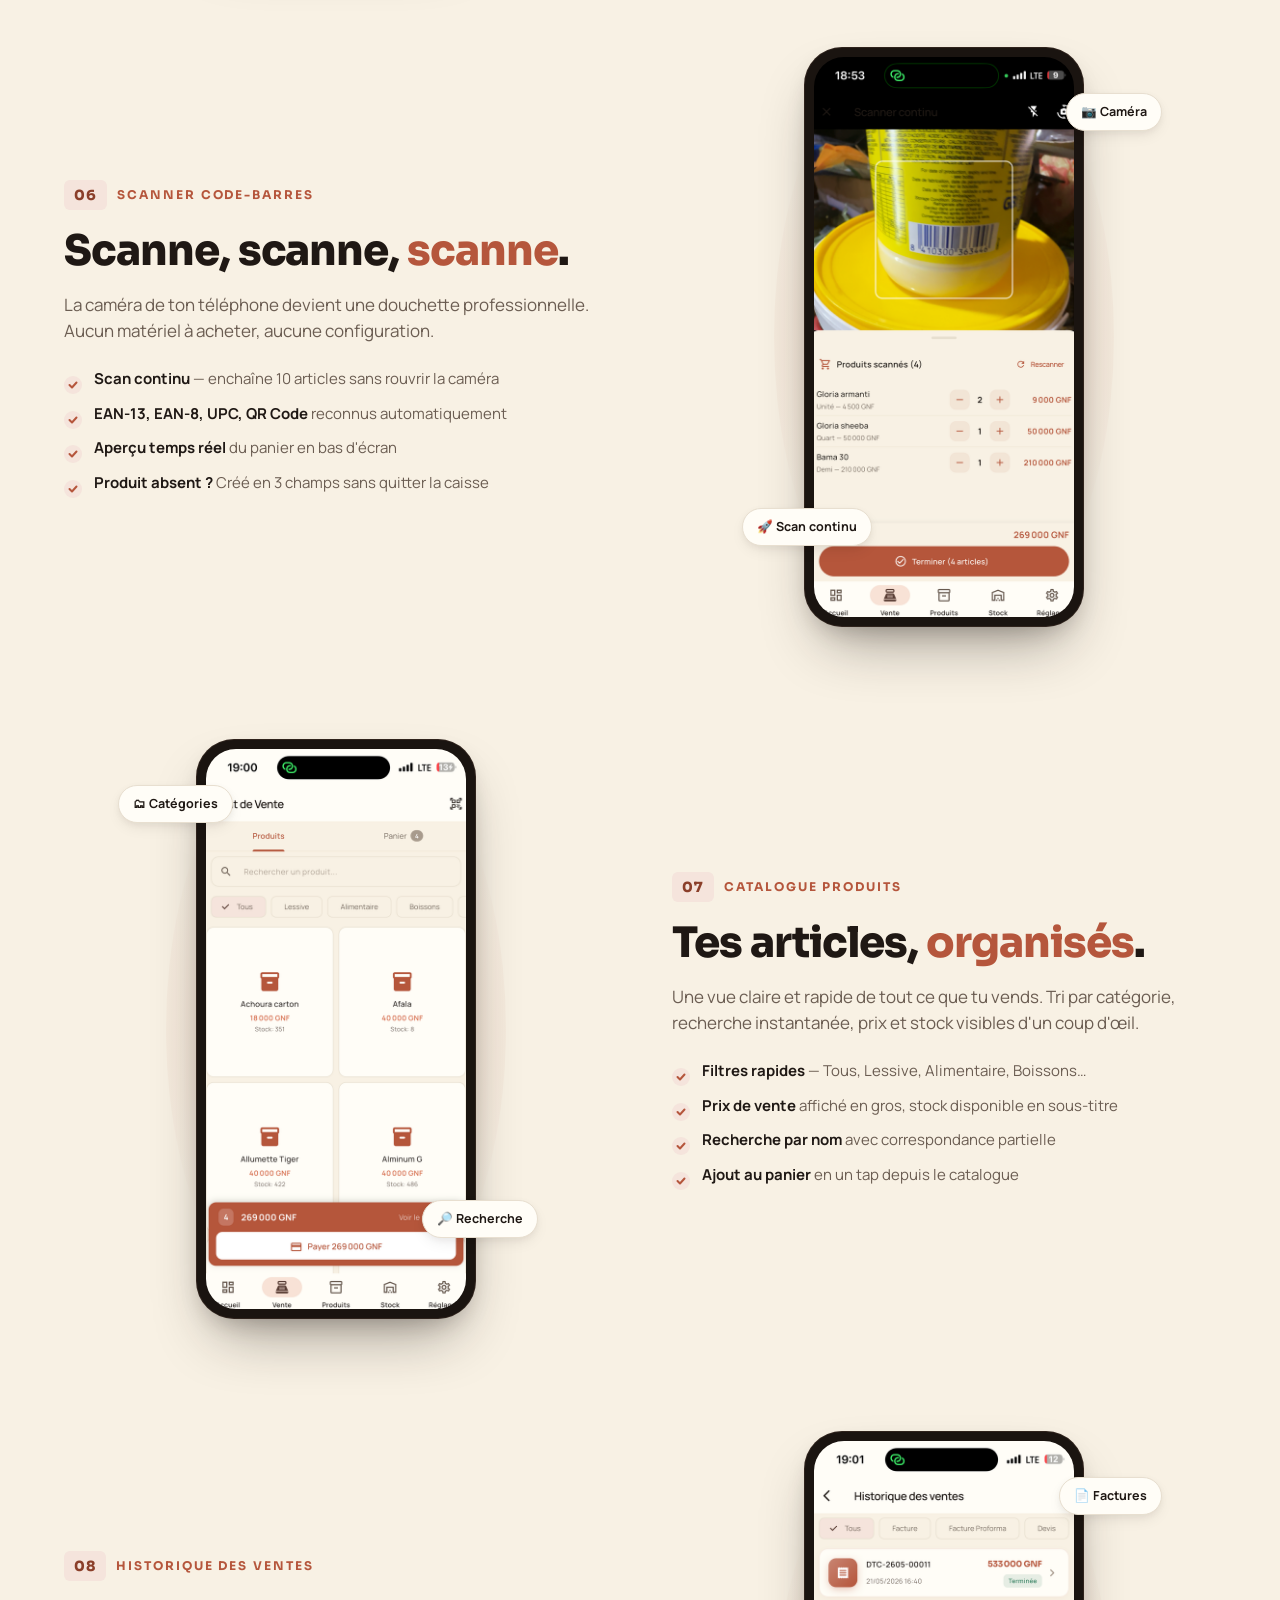
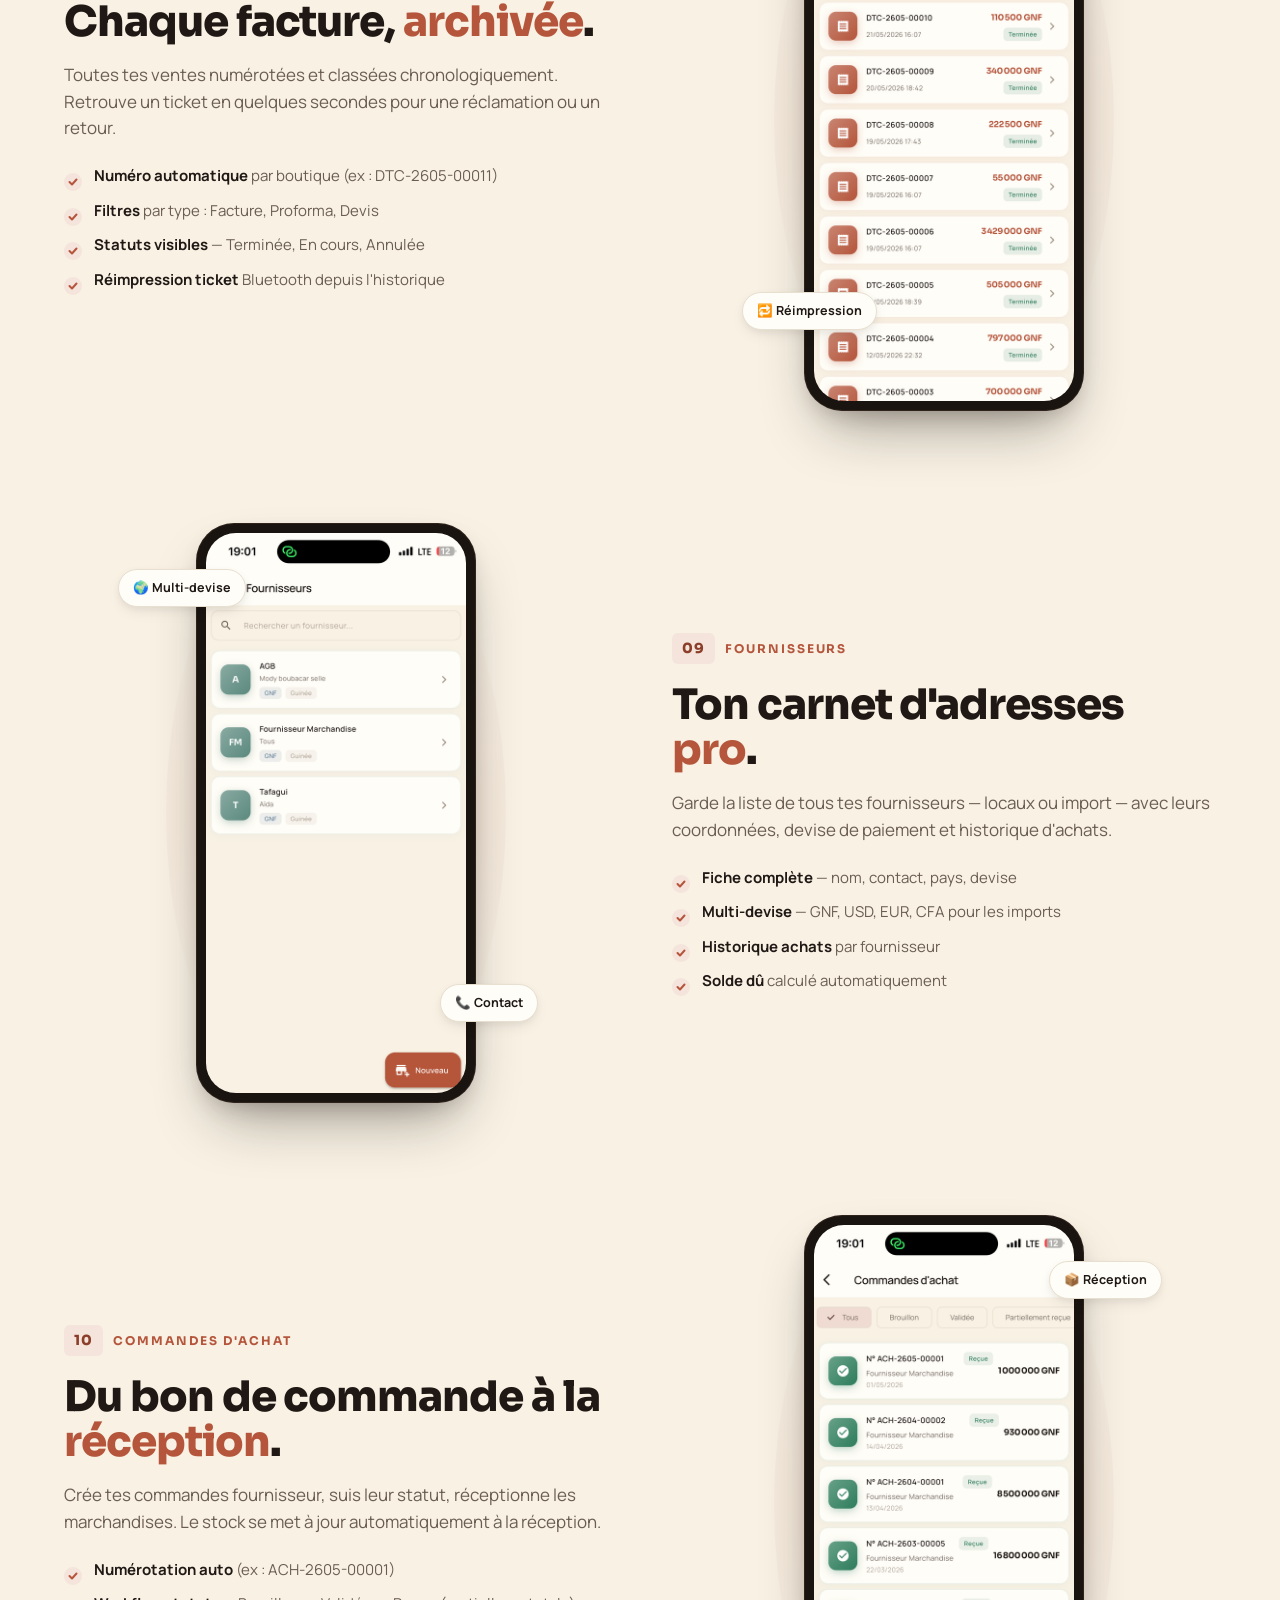
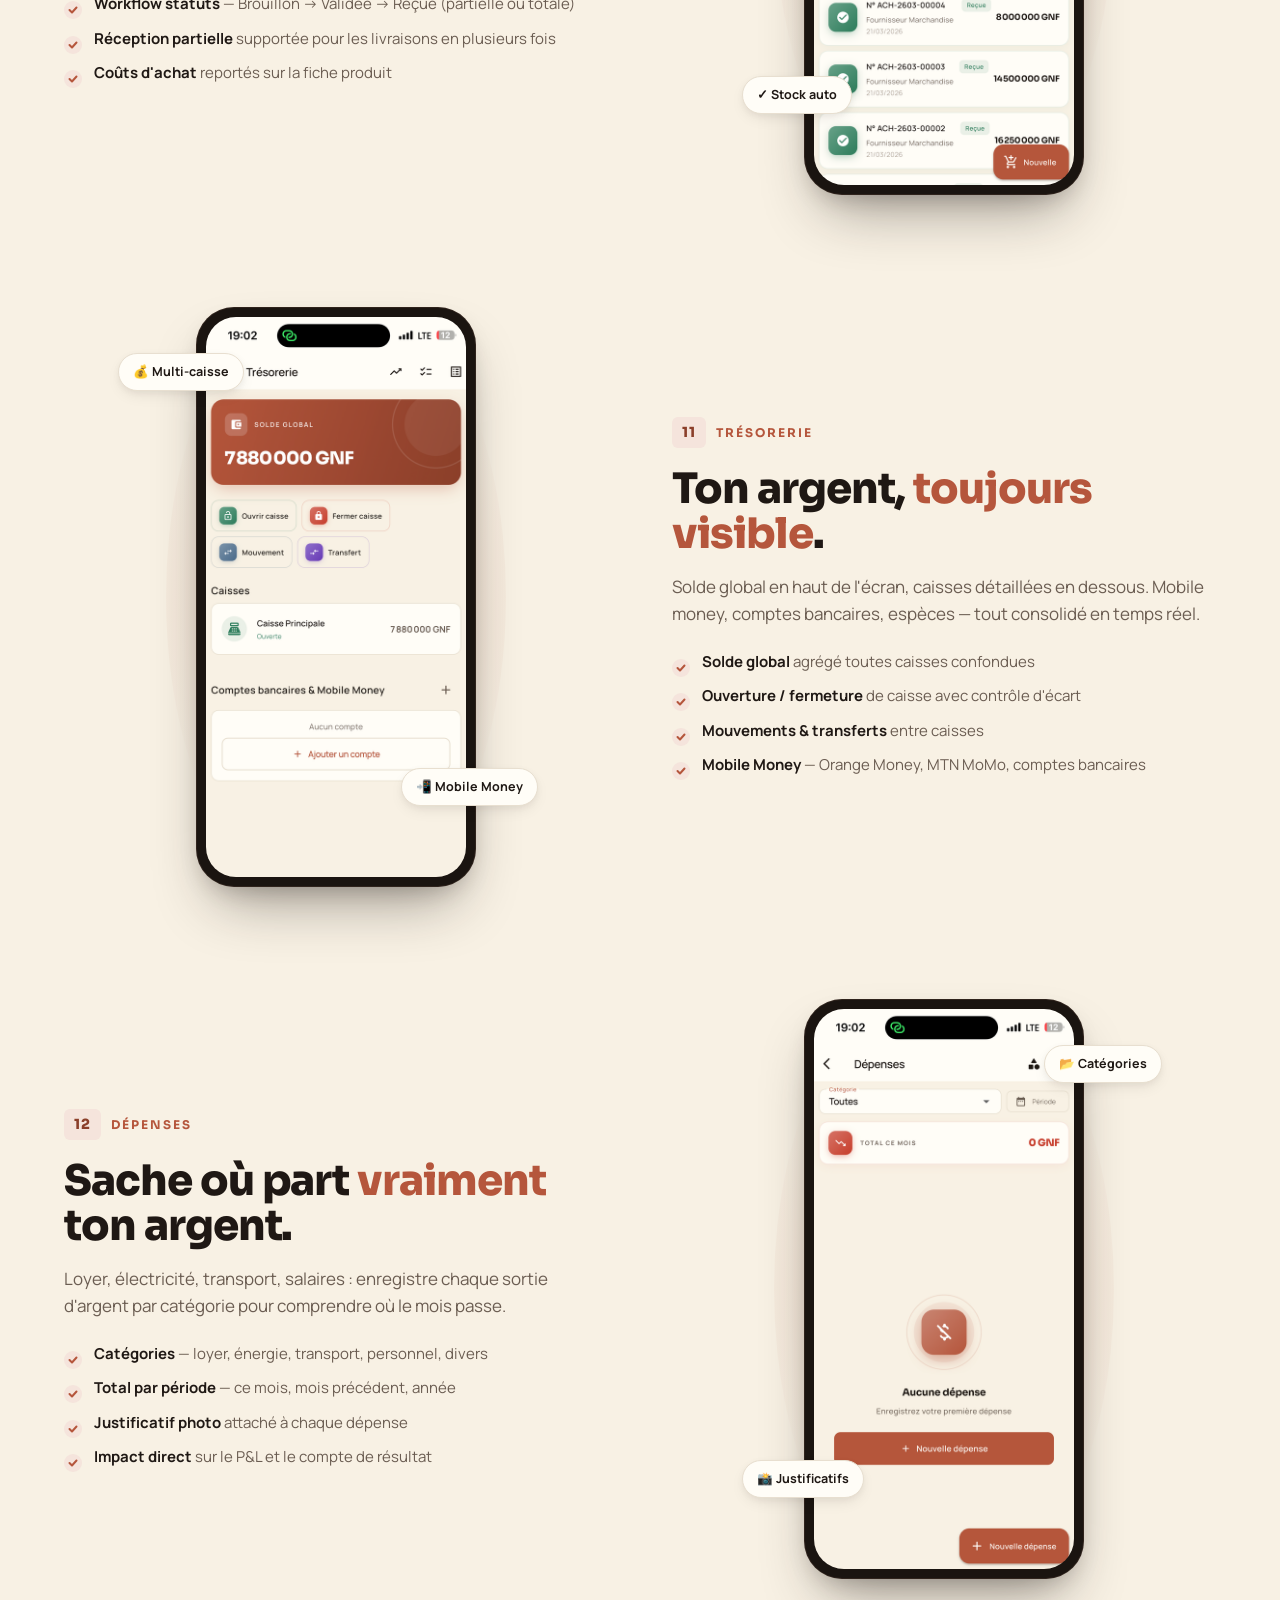
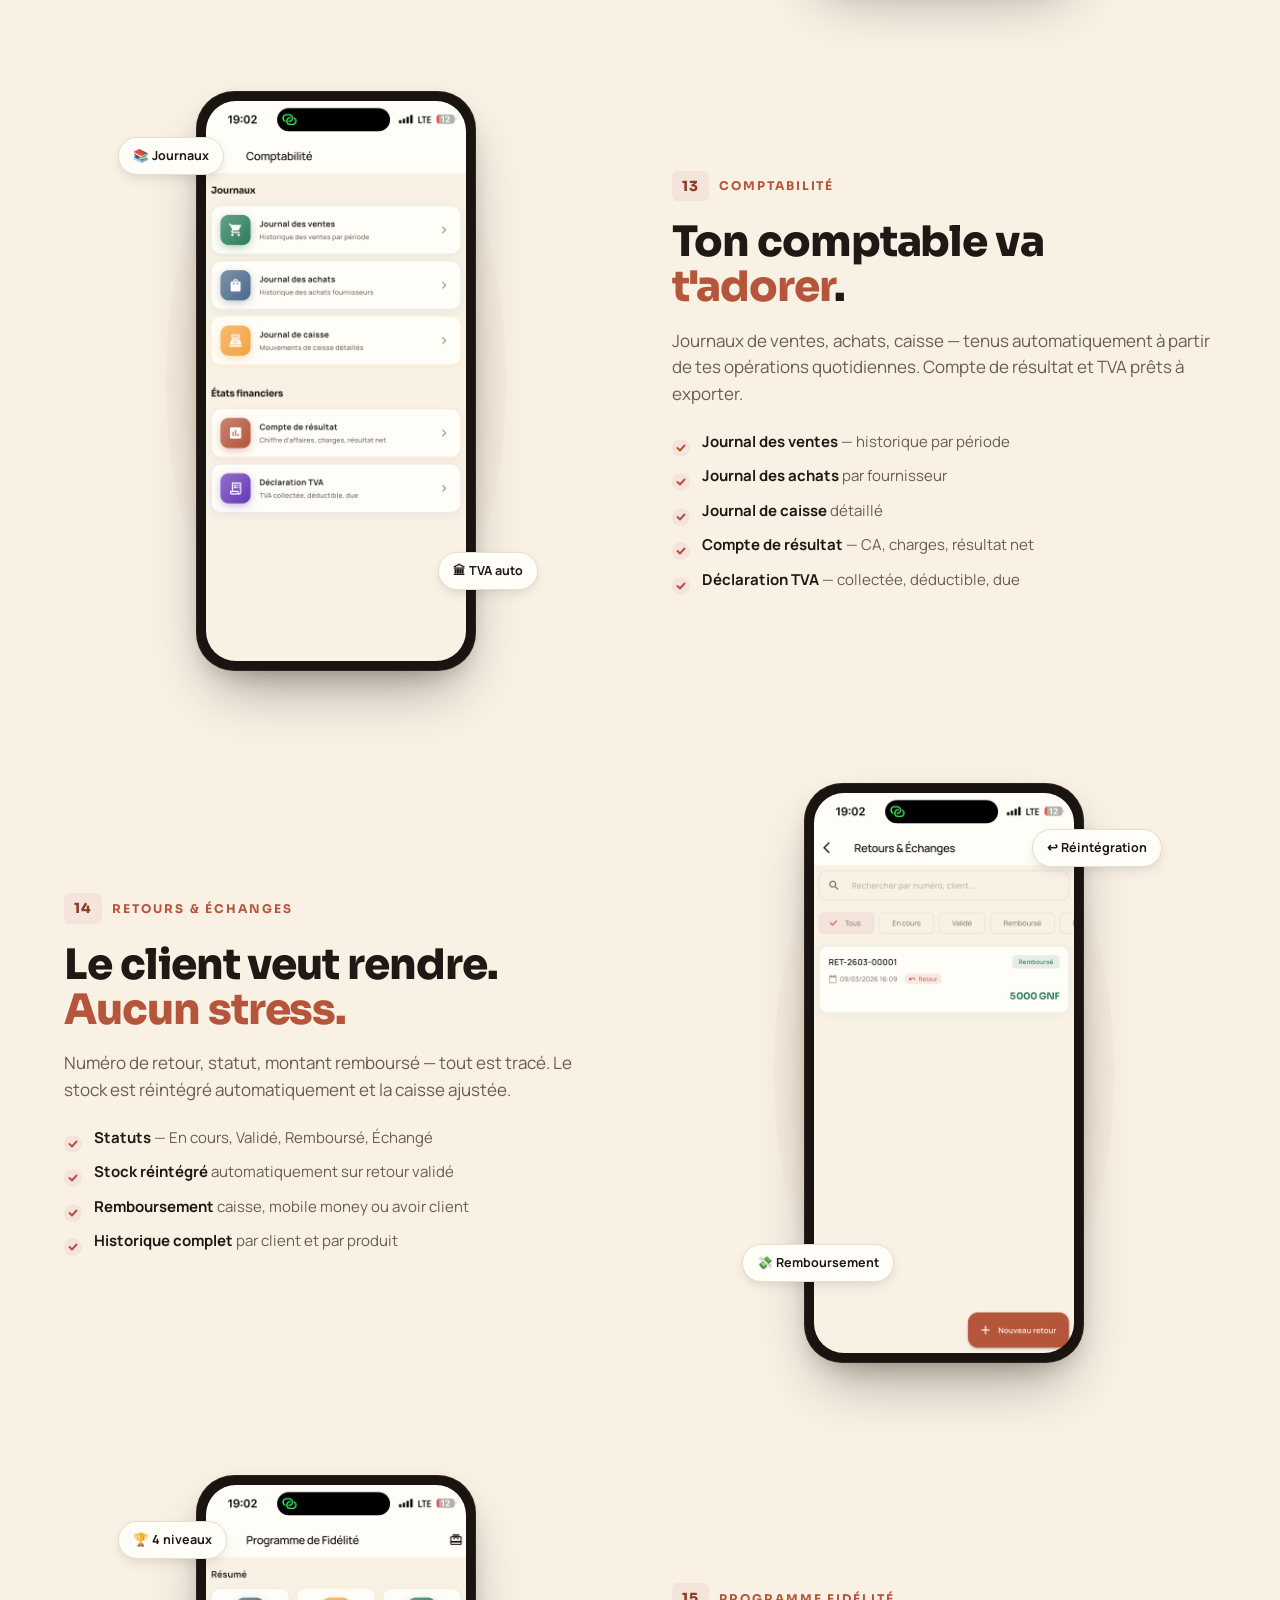
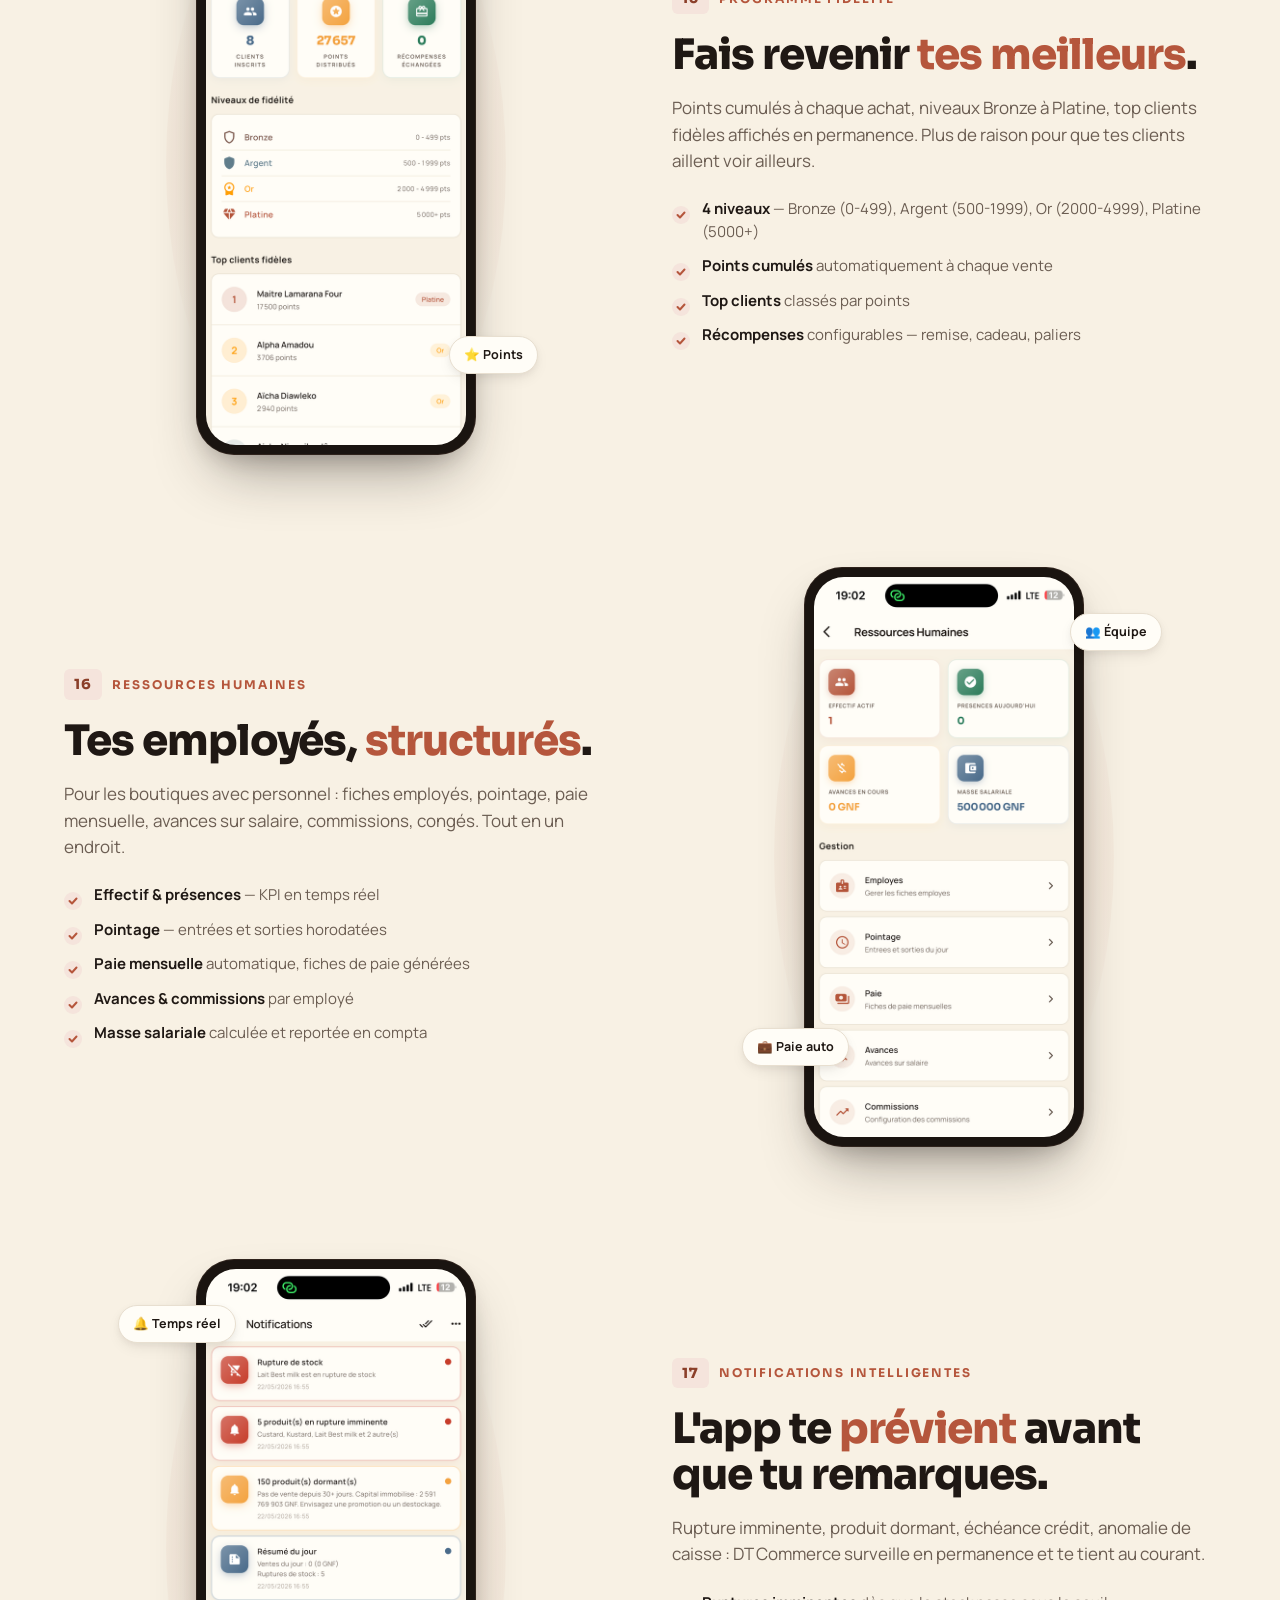
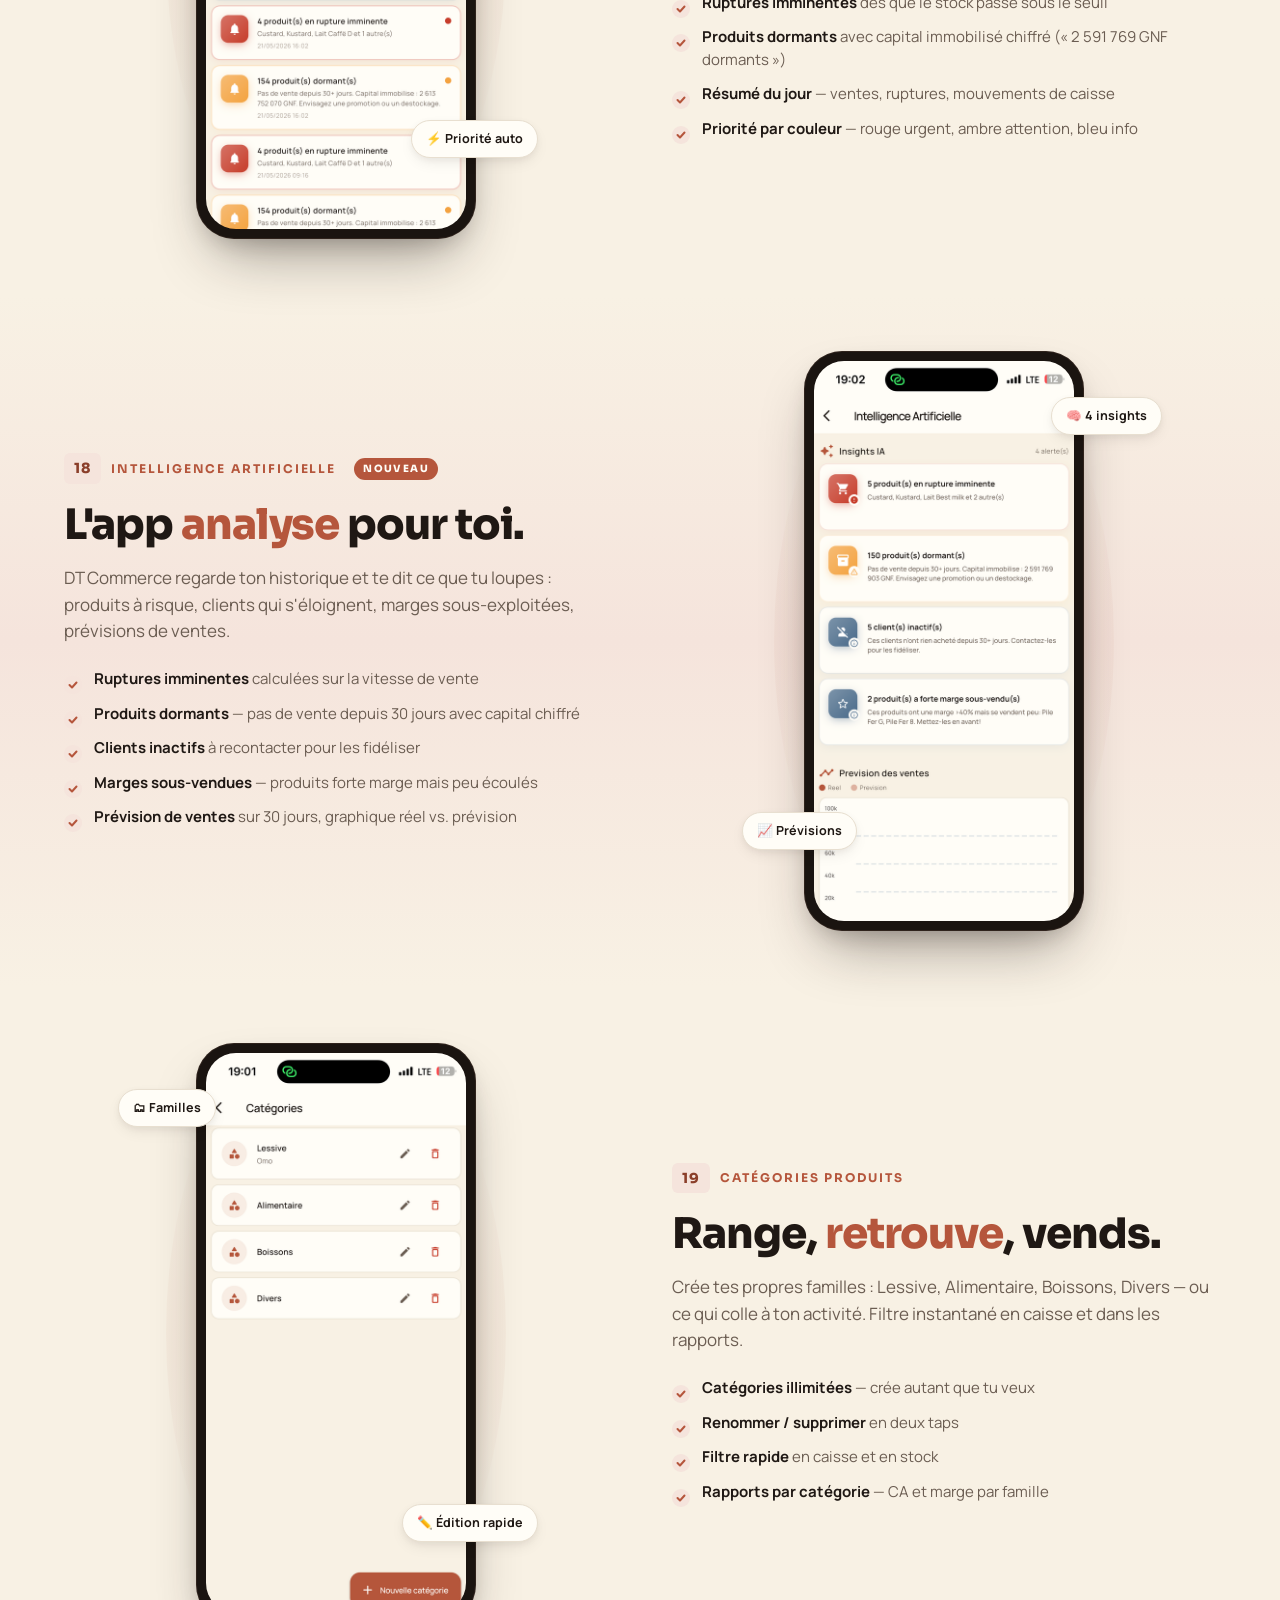
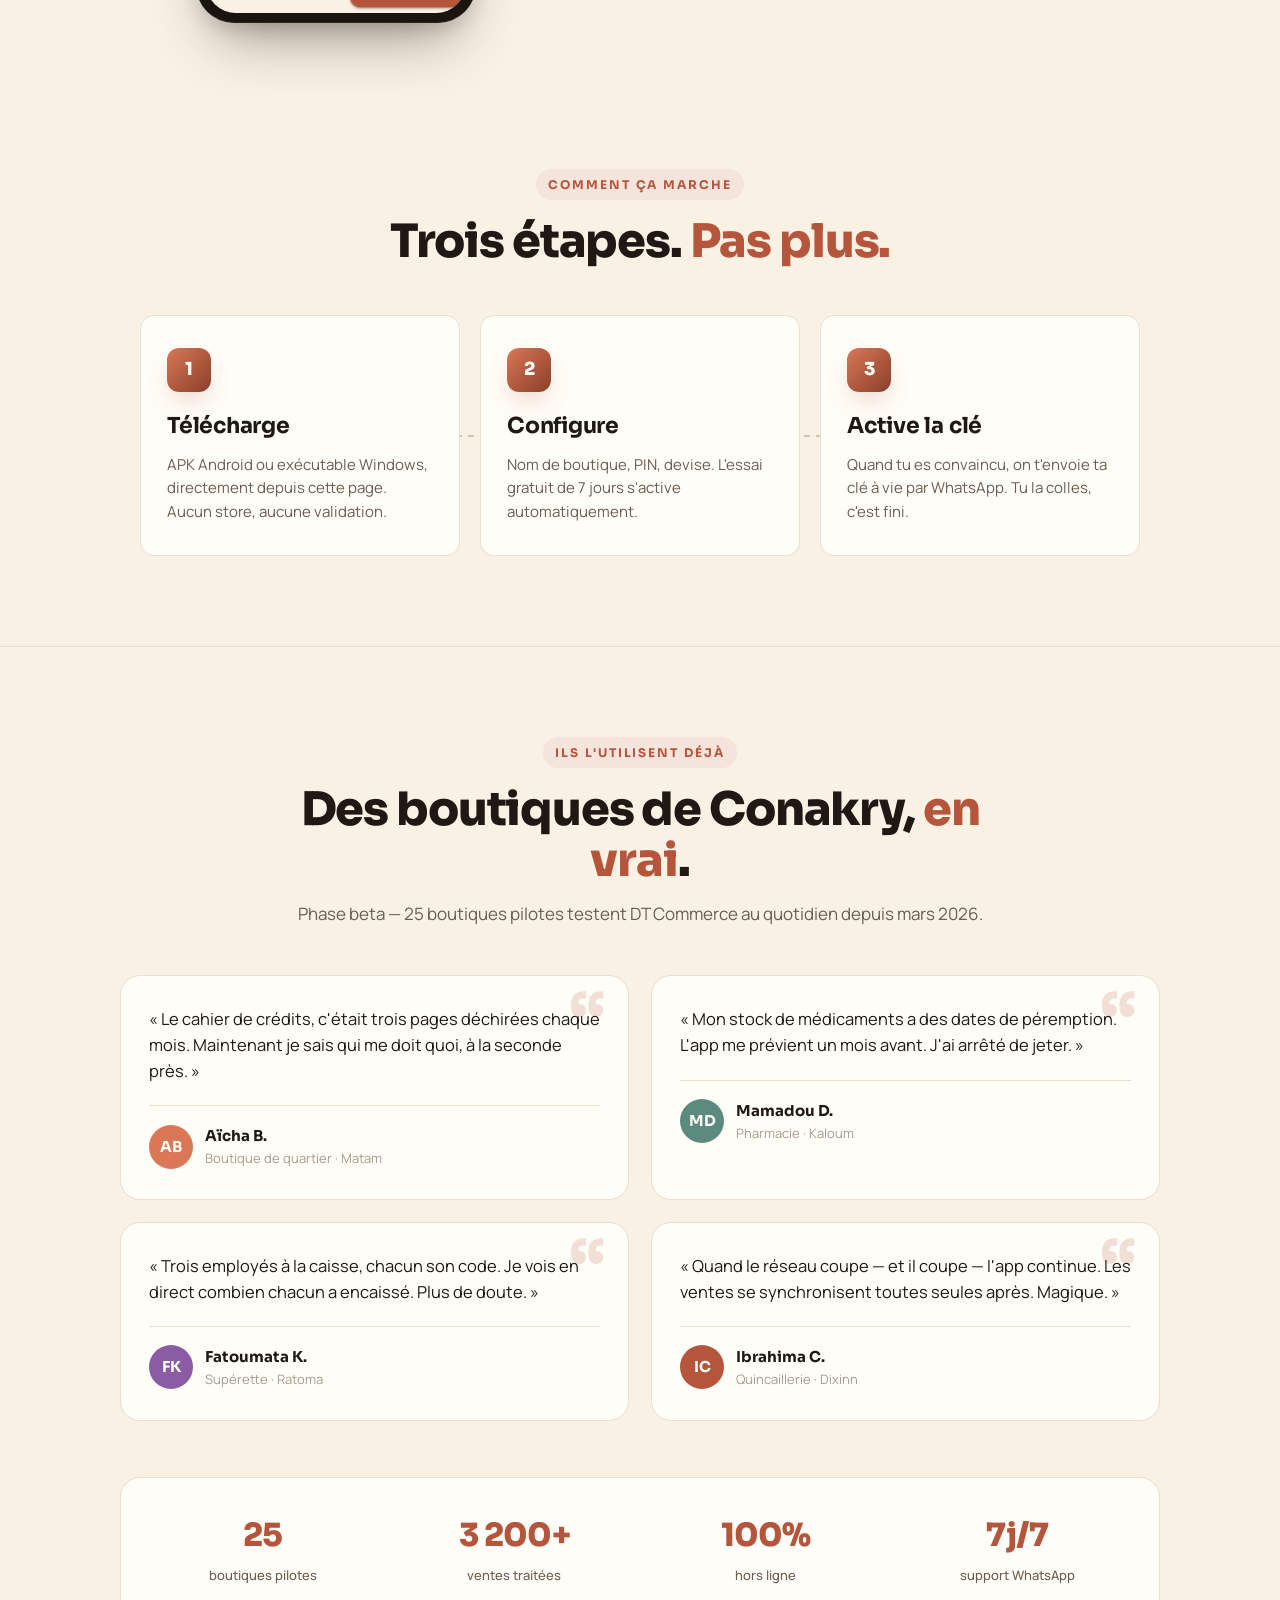
==== commit f05ed148: "Landing: section témoignages 4 quotes (Aïcha pharmacie, Mamadou pharmacie, Fatoumata supérette, Ibra" ====
--- a/index.html
+++ b/index.html
@@ -754,6 +754,82 @@
   </div>
 </section>
 
+<!-- ============ TESTIMONIALS ============ -->
+<section class="testimonials">
+  <div class="container">
+    <div class="testimonials-header">
+      <span class="kicker">Ils l'utilisent déjà</span>
+      <h2 class="section-title">Des boutiques de Conakry, <span class="accent">en vrai</span>.</h2>
+      <p class="section-sub">Phase beta — 25 boutiques pilotes testent DT Commerce au quotidien depuis mars 2026.</p>
+    </div>
+    <div class="testimonials-grid">
+
+      <article class="testimonial">
+        <div class="t-quote">«&nbsp;Le cahier de crédits, c'était trois pages déchirées chaque mois. Maintenant je sais qui me doit quoi, à la seconde près.&nbsp;»</div>
+        <div class="t-author">
+          <div class="t-avatar" style="background:#D97757">AB</div>
+          <div class="t-info">
+            <strong>Aïcha B.</strong>
+            <span>Boutique de quartier · Matam</span>
+          </div>
+        </div>
+      </article>
+
+      <article class="testimonial">
+        <div class="t-quote">«&nbsp;Mon stock de médicaments a des dates de péremption. L'app me prévient un mois avant. J'ai arrêté de jeter.&nbsp;»</div>
+        <div class="t-author">
+          <div class="t-avatar" style="background:#5C8A7E">MD</div>
+          <div class="t-info">
+            <strong>Mamadou D.</strong>
+            <span>Pharmacie · Kaloum</span>
+          </div>
+        </div>
+      </article>
+
+      <article class="testimonial">
+        <div class="t-quote">«&nbsp;Trois employés à la caisse, chacun son code. Je vois en direct combien chacun a encaissé. Plus de doute.&nbsp;»</div>
+        <div class="t-author">
+          <div class="t-avatar" style="background:#8B5CA3">FK</div>
+          <div class="t-info">
+            <strong>Fatoumata K.</strong>
+            <span>Supérette · Ratoma</span>
+          </div>
+        </div>
+      </article>
+
+      <article class="testimonial">
+        <div class="t-quote">«&nbsp;Quand le réseau coupe — et il coupe — l'app continue. Les ventes se synchronisent toutes seules après. Magique.&nbsp;»</div>
+        <div class="t-author">
+          <div class="t-avatar" style="background:#B5563C">IC</div>
+          <div class="t-info">
+            <strong>Ibrahima C.</strong>
+            <span>Quincaillerie · Dixinn</span>
+          </div>
+        </div>
+      </article>
+
+    </div>
+    <div class="testimonials-meta">
+      <div class="meta-stat">
+        <strong>25</strong>
+        <span>boutiques pilotes</span>
+      </div>
+      <div class="meta-stat">
+        <strong>3 200+</strong>
+        <span>ventes traitées</span>
+      </div>
+      <div class="meta-stat">
+        <strong>100%</strong>
+        <span>hors ligne</span>
+      </div>
+      <div class="meta-stat">
+        <strong>7j/7</strong>
+        <span>support WhatsApp</span>
+      </div>
+    </div>
+  </div>
+</section>
+
 <!-- ============ PRICING ============ -->
 <section id="tarif" class="pricing">
   <div class="container">
--- a/styles.css
+++ b/styles.css
@@ -708,6 +708,114 @@
   color: var(--ink);
 }
 .step p { color: var(--ink-soft); font-size: 15px; line-height: 1.55; }
+
+/* === TESTIMONIALS === */
+.testimonials {
+  padding: 90px 0 100px;
+  background: var(--bg);
+  border-top: 1px solid var(--line);
+  text-align: center;
+}
+.testimonials-header { max-width: 720px; margin: 0 auto 48px; }
+.testimonials-grid {
+  display: grid;
+  grid-template-columns: repeat(2, 1fr);
+  gap: 22px;
+  max-width: 1040px;
+  margin: 0 auto;
+  text-align: left;
+}
+.testimonial {
+  background: var(--surface);
+  border: 1px solid var(--line);
+  border-radius: var(--radius-lg);
+  padding: 30px 28px;
+  position: relative;
+  transition: transform .25s, box-shadow .25s, border-color .25s;
+}
+.testimonial:hover {
+  transform: translateY(-3px);
+  border-color: var(--primary);
+  box-shadow: var(--shadow-md);
+}
+.testimonial::before {
+  content: "“";
+  position: absolute;
+  top: 8px; right: 22px;
+  font-family: 'Sora', serif;
+  font-size: 70px;
+  font-weight: 800;
+  color: var(--primary);
+  opacity: 0.18;
+  line-height: 1;
+}
+.t-quote {
+  font-size: 16.5px;
+  line-height: 1.55;
+  color: var(--ink);
+  margin-bottom: 22px;
+  position: relative;
+  z-index: 1;
+}
+.t-author {
+  display: flex;
+  align-items: center;
+  gap: 12px;
+  padding-top: 18px;
+  border-top: 1px solid var(--line);
+}
+.t-avatar {
+  width: 44px; height: 44px;
+  border-radius: 50%;
+  display: grid;
+  place-items: center;
+  font-family: 'Sora', sans-serif;
+  font-weight: 700;
+  font-size: 15px;
+  color: var(--on-primary);
+  flex-shrink: 0;
+}
+.t-info { display: flex; flex-direction: column; }
+.t-info strong {
+  font-family: 'Sora', sans-serif;
+  font-weight: 700;
+  font-size: 15px;
+  color: var(--ink);
+}
+.t-info span { font-size: 13px; color: var(--ink-mute); }
+
+.testimonials-meta {
+  display: grid;
+  grid-template-columns: repeat(4, 1fr);
+  gap: 24px;
+  margin-top: 56px;
+  padding: 32px 28px;
+  background: var(--surface);
+  border: 1px solid var(--line);
+  border-radius: var(--radius-lg);
+  max-width: 1040px;
+  margin-left: auto;
+  margin-right: auto;
+}
+.meta-stat {
+  display: flex;
+  flex-direction: column;
+  align-items: center;
+  text-align: center;
+  gap: 4px;
+}
+.meta-stat strong {
+  font-family: 'Sora', sans-serif;
+  font-weight: 800;
+  font-size: 32px;
+  letter-spacing: -0.025em;
+  color: var(--primary);
+}
+.meta-stat span {
+  font-size: 13px;
+  color: var(--ink-soft);
+  font-weight: 500;
+}
 
 /* === PRICING === */
 .pricing {
@@ -982,32 +1090,33 @@
   letter-spacing: 0.04em;
 }
 
-/* === RESPONSIVE === */
+/* === RESPONSIVE — Tablet === */
 @media (max-width: 980px) {
-  .hero { padding: 40px 0 30px; }
-  .hero-inner { grid-template-columns: 1fr; gap: 50px; text-align: center; min-height: 0; }
+  .hero { padding: 36px 0 24px; }
+  .hero-inner { grid-template-columns: 1fr; gap: 44px; text-align: center; min-height: 0; }
   .hero-copy .eyebrow,
   .hero-copy .lead,
   .hero-copy .cta-row,
-  .hero-copy .trust { margin-left: auto; margin-right: auto; }
+  .hero-copy .trust,
+  .hero-copy .hero-badges { margin-left: auto; margin-right: auto; }
   .hero-copy .cta-row { justify-content: center; }
   .hero-copy .trust { justify-content: center; }
-
-  .hero-mock-inner { width: 480px; height: 480px; }
-  .laptop-frame { width: 400px; }
-  .phone-overlap { width: 180px !important; height: 380px !important; top: 50px; }
-  .float-card.fc-1 { top: 0; right: -4%; }
-  .float-card.fc-2 { top: 38%; right: -6%; }
-  .float-card.fc-3 { bottom: 4%; left: -4%; }
   .hero-copy .hero-badges { justify-content: center; }
 
+  .hero-mock-inner { width: 100%; max-width: 540px; height: 440px; }
+  .laptop-frame { width: 78%; left: 0; }
+  .phone-overlap { width: 175px !important; height: 360px !important; top: 28px; right: 0; }
+  .float-card.fc-1 { top: 0; right: 0; }
+  .float-card.fc-2 { top: 40%; right: -2%; }
+  .float-card.fc-3 { bottom: 8%; left: 0; }
+
   .feature { padding: 40px 0; }
-  .feature-inner { grid-template-columns: 1fr; gap: 50px; }
+  .feature-inner { grid-template-columns: 1fr; gap: 44px; }
   .feature-right .feature-text { order: 2; }
   .feature-right .feature-media { order: 1; }
   .feature-text { text-align: center; }
   .feature-text .chapter { margin-left: auto; margin-right: auto; display: inline-flex; }
-  .bullets { text-align: left; max-width: 480px; margin: 0 auto; }
+  .bullets { text-align: left; max-width: 500px; margin: 0 auto; }
 
   .feature-tag { font-size: 11.5px; padding: 6px 12px; }
   .feature-tag.tag-a { left: -6%; }
@@ -1015,44 +1124,140 @@
   .feature-right .feature-tag.tag-a { right: -6%; }
   .feature-right .feature-tag.tag-b { left: -6%; }
 
-  .steps { grid-template-columns: 1fr; }
+  .steps { grid-template-columns: 1fr; max-width: 480px; }
   .steps::before { display: none; }
-  .price-grid { grid-template-columns: 1fr; }
+  .testimonials-grid { grid-template-columns: 1fr; max-width: 540px; }
+  .testimonials-meta { grid-template-columns: repeat(2, 1fr); gap: 18px; }
+  .price-grid { grid-template-columns: 1fr; max-width: 480px; }
   .price-card.featured { transform: none; }
-  .dl-grid { grid-template-columns: 1fr; }
+  .dl-grid { grid-template-columns: 1fr; max-width: 480px; }
   .nav-links a:not(.btn) { display: none; }
 }
 
+/* === RESPONSIVE — Mobile === */
 @media (max-width: 640px) {
-  .container { padding: 0 20px; }
-  .hero { padding: 32px 0 28px; }
-  .hero h1 { font-size: clamp(34px, 9vw, 44px); }
-  .lead { font-size: 16px; }
-  .cta-row .btn { flex: 1 1 auto; }
-
-  .hero-mock-inner { width: 100%; max-width: 360px; height: 360px; }
-  .laptop-frame { width: 100%; }
-  .phone-overlap { width: 130px !important; height: 270px !important; top: 40px; right: -4%; }
-  .phone-frame img { border-radius: 26px; }
-
-  .intro { padding: 70px 0 20px; }
-  .feature-title { font-size: clamp(26px, 7vw, 34px); }
-  .section-title { font-size: clamp(28px, 7vw, 36px); }
-
-  .feature-media .phone-frame { width: 240px; height: 500px; }
+  .container { padding: 0 18px; }
+
+  /* Nav */
+  .nav-inner { padding: 12px 18px; }
+  .brand { font-size: 17px; gap: 8px; }
+  .brand-icon { width: 32px; height: 32px; border-radius: 8px; }
+  .btn-ghost { padding: 8px 14px; font-size: 13px; }
+
+  /* Hero */
+  .hero { padding: 24px 0 16px; }
+  .hero::before, .hero::after { width: 380px; height: 380px; }
+  .hero-inner { gap: 36px; }
+  .eyebrow { font-size: 12px; padding: 6px 12px; margin-bottom: 18px; }
+  .hero h1 {
+    font-size: clamp(30px, 8.5vw, 40px);
+    line-height: 1.08;
+    letter-spacing: -0.025em;
+    margin-bottom: 16px;
+  }
+  .lead { font-size: 15.5px; margin-bottom: 22px; line-height: 1.5; }
+  .hero-badges { gap: 6px; margin-bottom: 22px; }
+  .hero-badge { font-size: 12px; padding: 6px 10px; }
+  .cta-row { gap: 10px; margin-bottom: 22px; width: 100%; }
+  .cta-row .btn { flex: 1 1 auto; padding: 13px 18px; font-size: 14.5px; }
+  .trust { font-size: 13px; gap: 8px; }
+
+  /* Hero mock — laptop+phone scaled tightly */
+  .hero-mock-inner { max-width: 340px; height: 320px; }
+  .laptop-frame { width: 80%; }
+  .laptop-screen { padding: 8px 8px 6px; border-radius: 10px 10px 3px 3px; }
+  .laptop-screen::before { width: 26px; height: 3px; }
+  .laptop-base { height: 8px; margin: 0 -12px; }
+  .laptop-base::after { width: 48px; height: 3px; }
+  .phone-overlap { width: 118px !important; height: 244px !important; top: 26px; right: 0; border-radius: 22px !important; }
+  .phone-overlap img { border-radius: 16px !important; }
+  .float-card { font-size: 10.5px; padding: 6px 10px; gap: 7px; }
+  .float-card .fc-ico { width: 22px; height: 22px; font-size: 12px; }
+  .float-card.fc-1 { top: -4px; right: -8%; }
+  .float-card.fc-2 { top: 42%; right: -10%; }
+  .float-card.fc-3 { bottom: 0; left: -6%; }
+
+  /* Marquee */
+  .marquee-wrap { margin-top: 32px; padding: 12px 0; }
+  .marquee { gap: 22px; font-size: 13px; }
+
+  /* Intro */
+  .intro { padding: 56px 0 16px; }
+  .section-title { font-size: clamp(26px, 8vw, 34px); line-height: 1.12; }
+  .section-sub { font-size: 15px; margin-top: 12px; }
+
+  /* Features */
+  .feature { padding: 32px 0; }
+  .feature-inner { gap: 32px; }
+  .chapter { font-size: 11px; margin-bottom: 14px; }
+  .chapter-num { font-size: 12px; padding: 3px 8px; }
+  .feature-title {
+    font-size: clamp(24px, 7vw, 32px);
+    line-height: 1.1;
+    margin-bottom: 14px;
+  }
+  .feature-lead { font-size: 15.5px; margin-bottom: 20px; line-height: 1.5; }
+  .bullets { gap: 10px; }
+  .bullets li { font-size: 14.5px; padding-left: 26px; }
+  .bullets li::before { width: 16px; height: 16px; top: 6px; }
+
+  .feature-media .phone-frame { width: 220px; height: 456px; border-radius: 30px; }
+  .feature-media .phone-frame img { border-radius: 22px; }
   .feature-tag { display: none; }
-
-  .how, .pricing, .download { padding: 64px 0; }
-  .support { padding: 80px 0; }
-  .price-card, .dl-card { padding: 28px 24px; }
-  .price-big { font-size: 52px; }
-
-  .marquee-wrap { margin-top: 44px; }
-  .footer-inner { flex-direction: column; text-align: center; }
-}
-
-@media (max-width: 420px) {
-  .hero-mock-inner,
-  .feature-media .phone-frame { transform: scale(0.85); transform-origin: center; }
-  .float-card { font-size: 11px; padding: 8px 10px; }
-}
+  .feature-blob { inset: -16px; }
+
+  /* Sections backgrounds — less padding */
+  .how, .pricing, .download { padding: 56px 0; }
+  .support { padding: 64px 0; }
+  .how-header, .pricing-header, .download-header { margin-bottom: 32px; }
+
+  /* Steps */
+  .steps { gap: 14px; }
+  .step { padding: 24px 22px; }
+  .step-num { width: 38px; height: 38px; font-size: 16px; margin-bottom: 12px; }
+  .step h4 { font-size: 20px; }
+
+  /* Testimonials */
+  .testimonials { padding: 56px 0 64px; }
+  .testimonials-header { margin-bottom: 32px; }
+  .testimonial { padding: 24px 22px; }
+  .t-quote { font-size: 15.5px; margin-bottom: 18px; }
+  .testimonial::before { font-size: 54px; top: 4px; right: 18px; }
+  .testimonials-meta { grid-template-columns: repeat(2, 1fr); padding: 24px 18px; margin-top: 36px; gap: 18px 14px; }
+  .meta-stat strong { font-size: 26px; }
+  .meta-stat span { font-size: 12px; }
+
+  /* Pricing */
+  .price-grid { gap: 14px; }
+  .price-card { padding: 28px 22px; border-radius: 16px; }
+  .price-big { font-size: 48px; }
+  .price-tag { font-size: 10px; margin-bottom: 18px; }
+  .price-list li { font-size: 14px; }
+
+  /* Download */
+  .dl-grid { gap: 14px; }
+  .dl-card { padding: 24px 22px; border-radius: 16px; }
+  .dl-icon { width: 46px; height: 46px; font-size: 22px; }
+  .dl-card h3 { font-size: 20px; }
+
+  /* Support */
+  .support-lead { font-size: 15.5px; margin-bottom: 26px; }
+  .support .btn-large { padding: 14px 22px; font-size: 15px; }
+
+  /* Footer */
+  .footer { padding: 36px 0 22px; }
+  .footer-inner { flex-direction: column; text-align: center; gap: 18px; }
+  .footer-links { justify-content: center; gap: 14px 18px; }
+  .footer-links a { font-size: 13px; }
+  .footer-copy { font-size: 11px; padding-top: 16px; }
+}
+
+@media (max-width: 400px) {
+  .container { padding: 0 16px; }
+  .hero h1 { font-size: 30px; }
+  .feature-title { font-size: 24px; }
+  .section-title { font-size: 26px; }
+  .feature-media .phone-frame { width: 200px; height: 414px; }
+  .hero-mock-inner { max-width: 300px; height: 280px; }
+  .phone-overlap { width: 100px !important; height: 208px !important; top: 22px; }
+}
